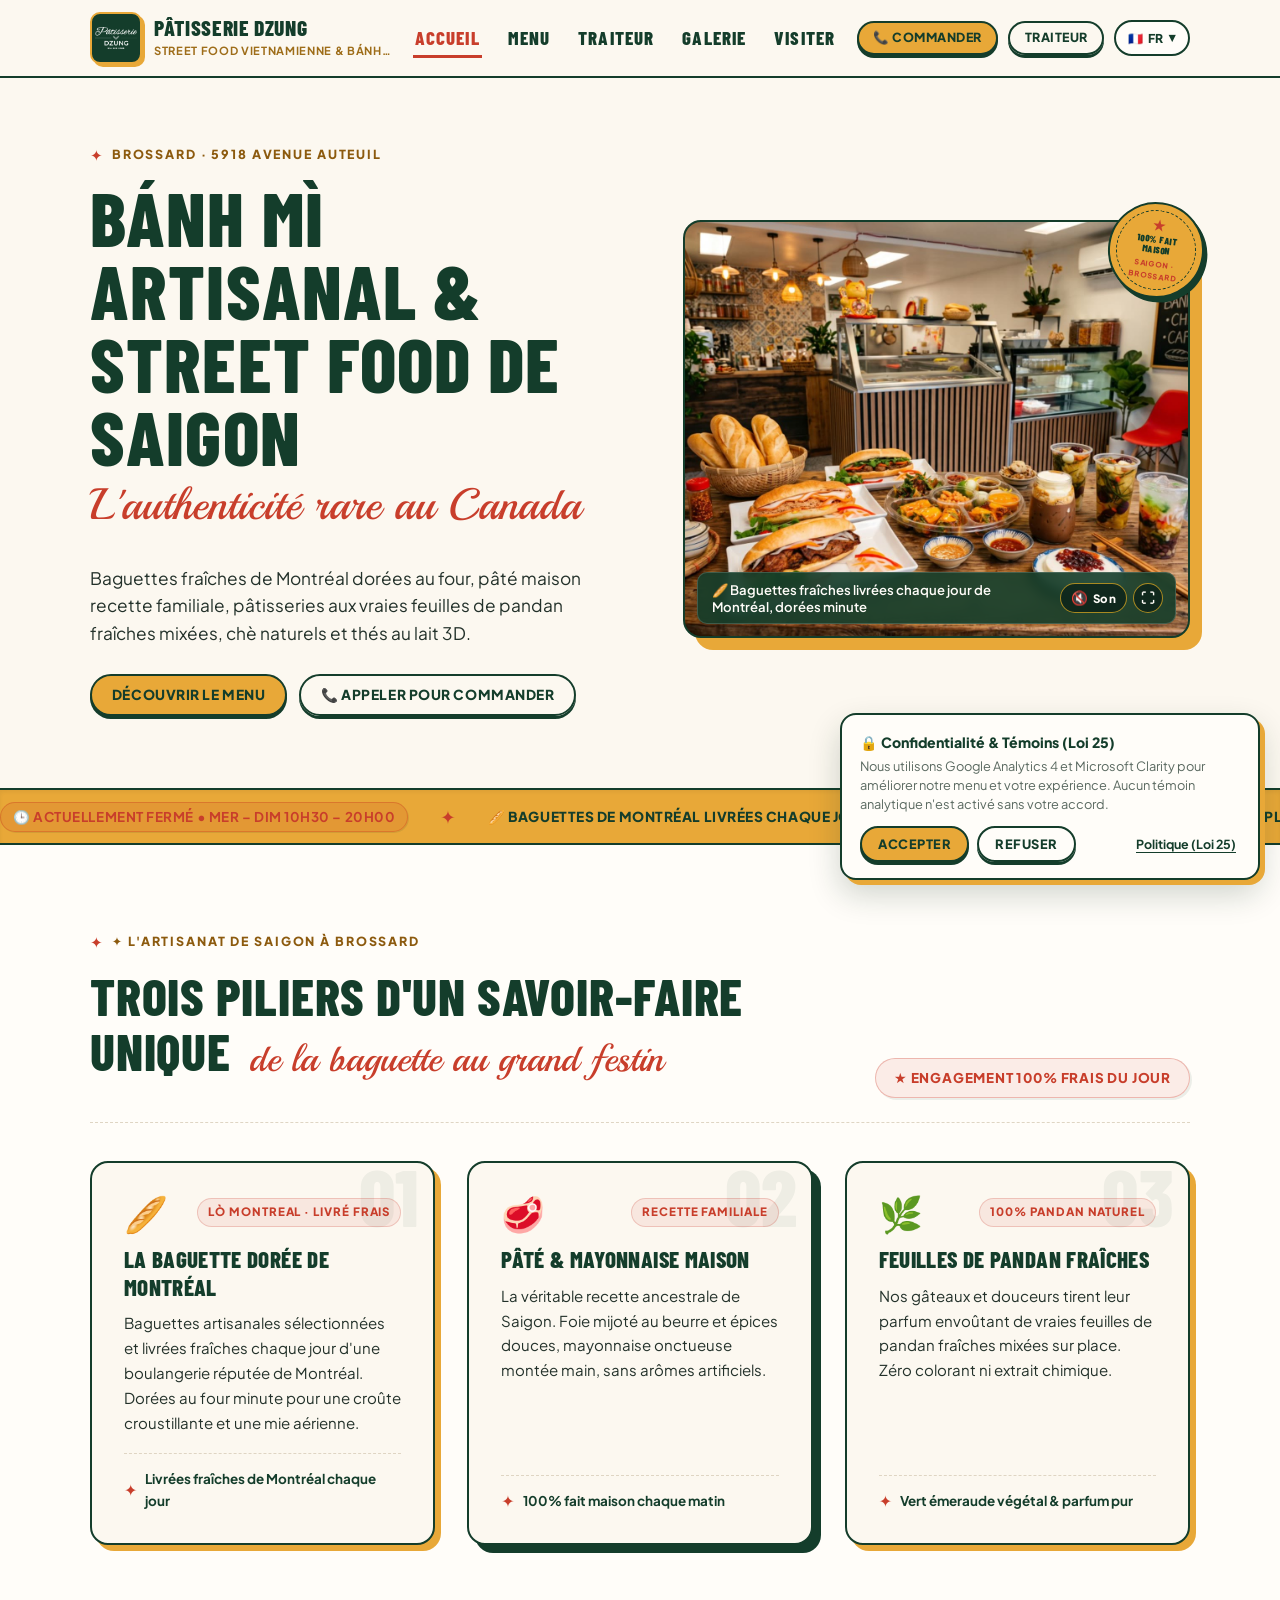
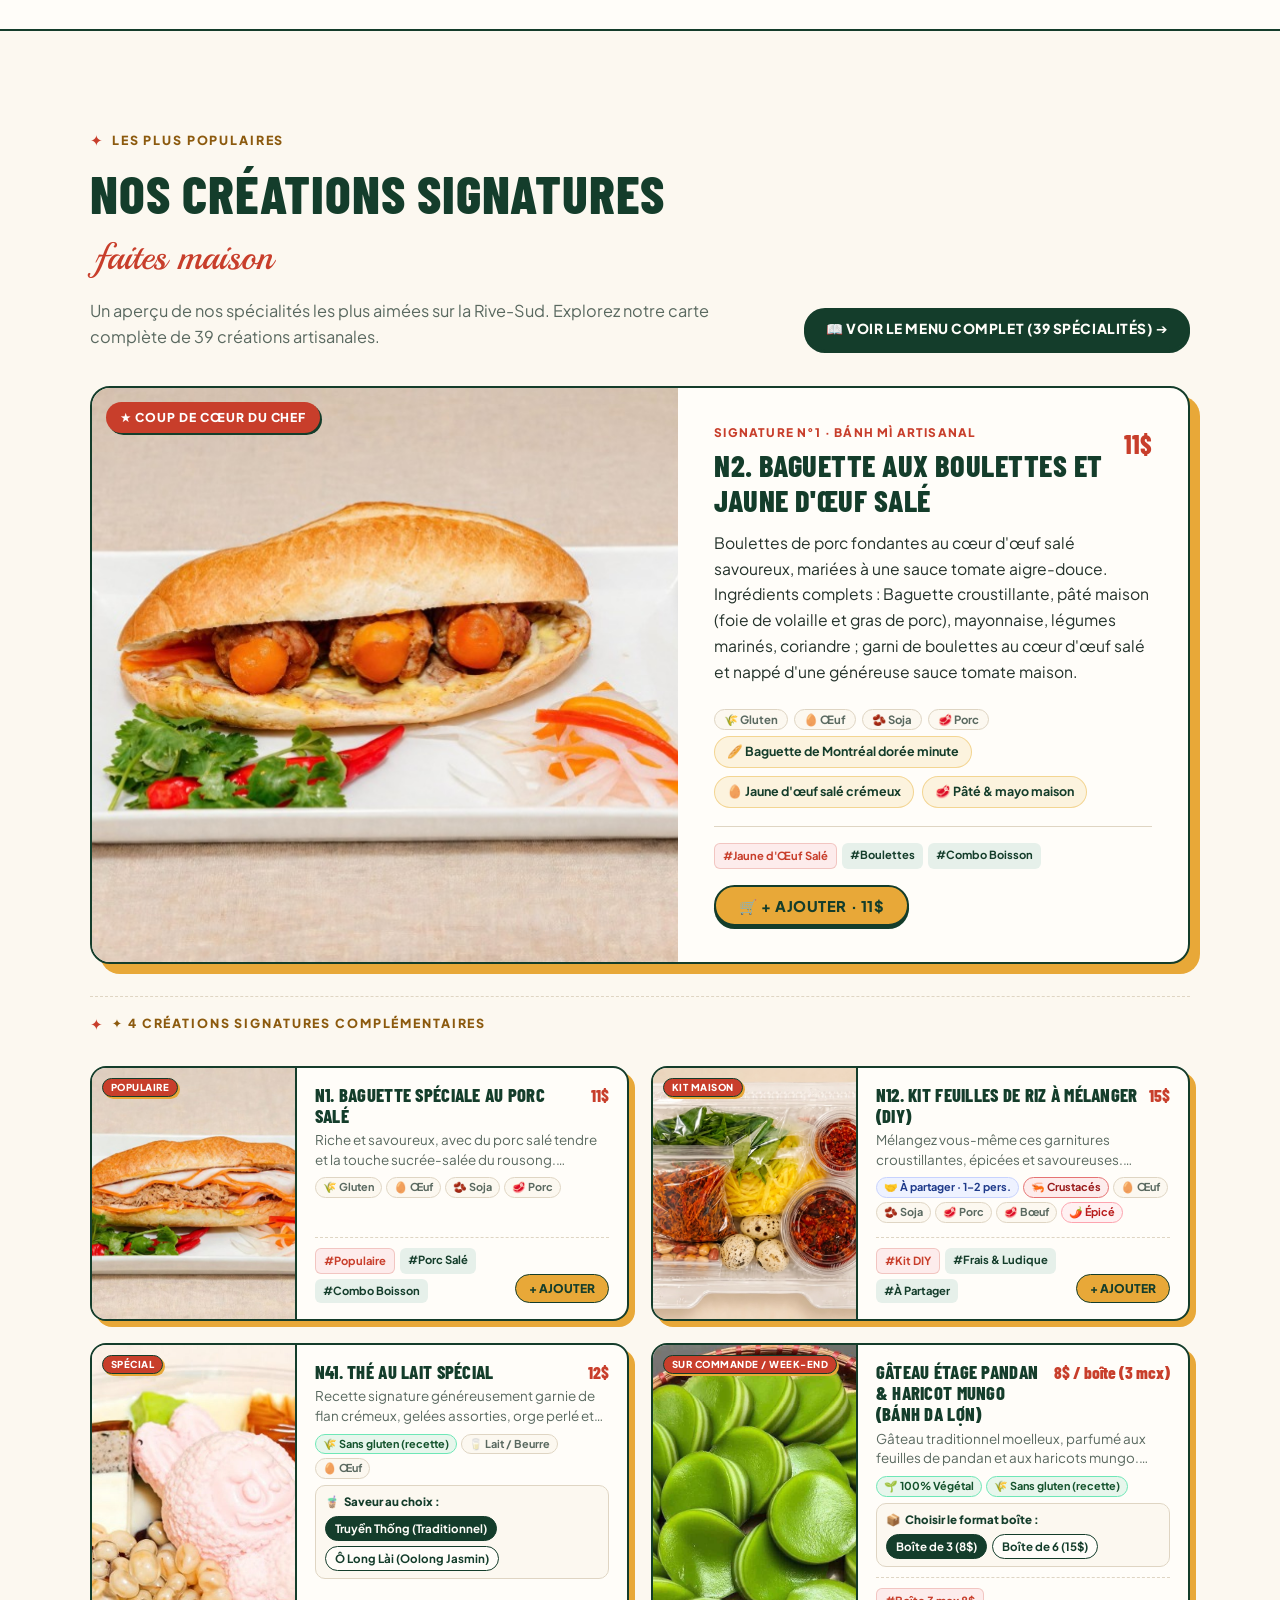
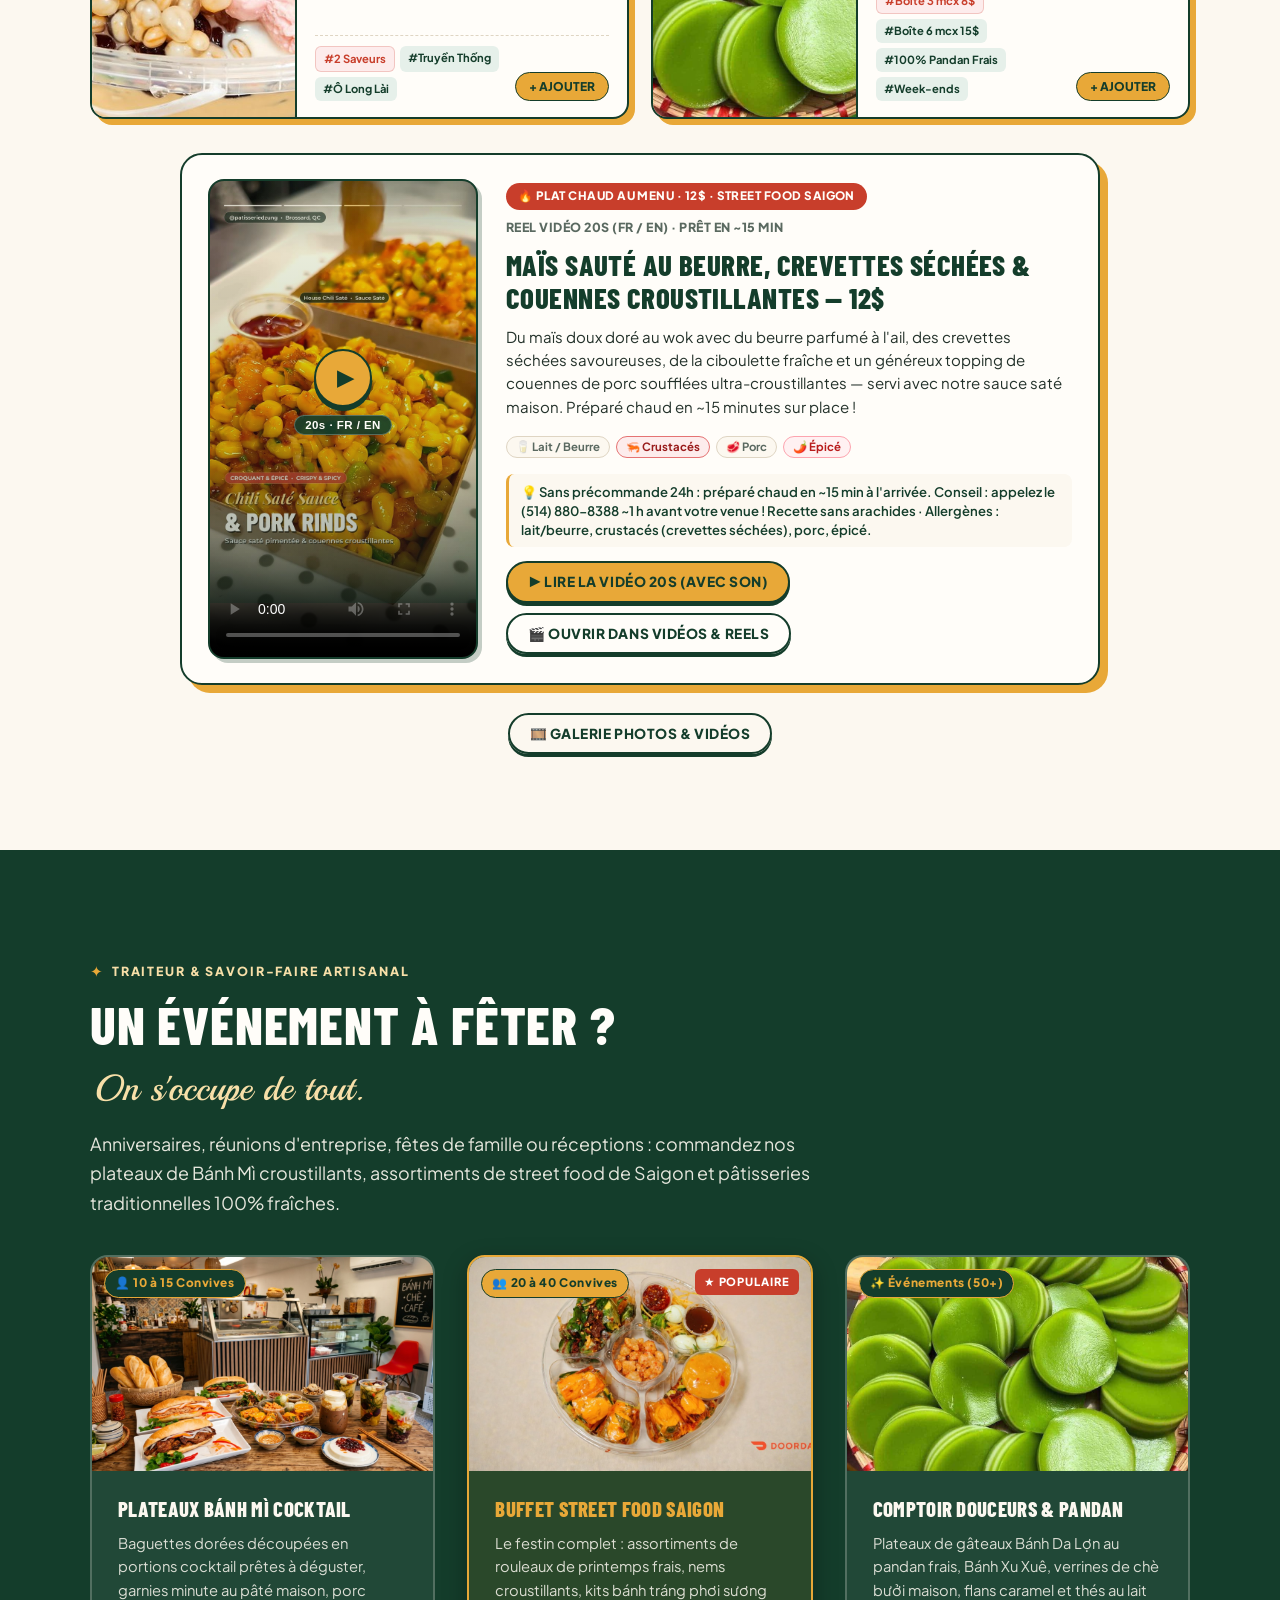
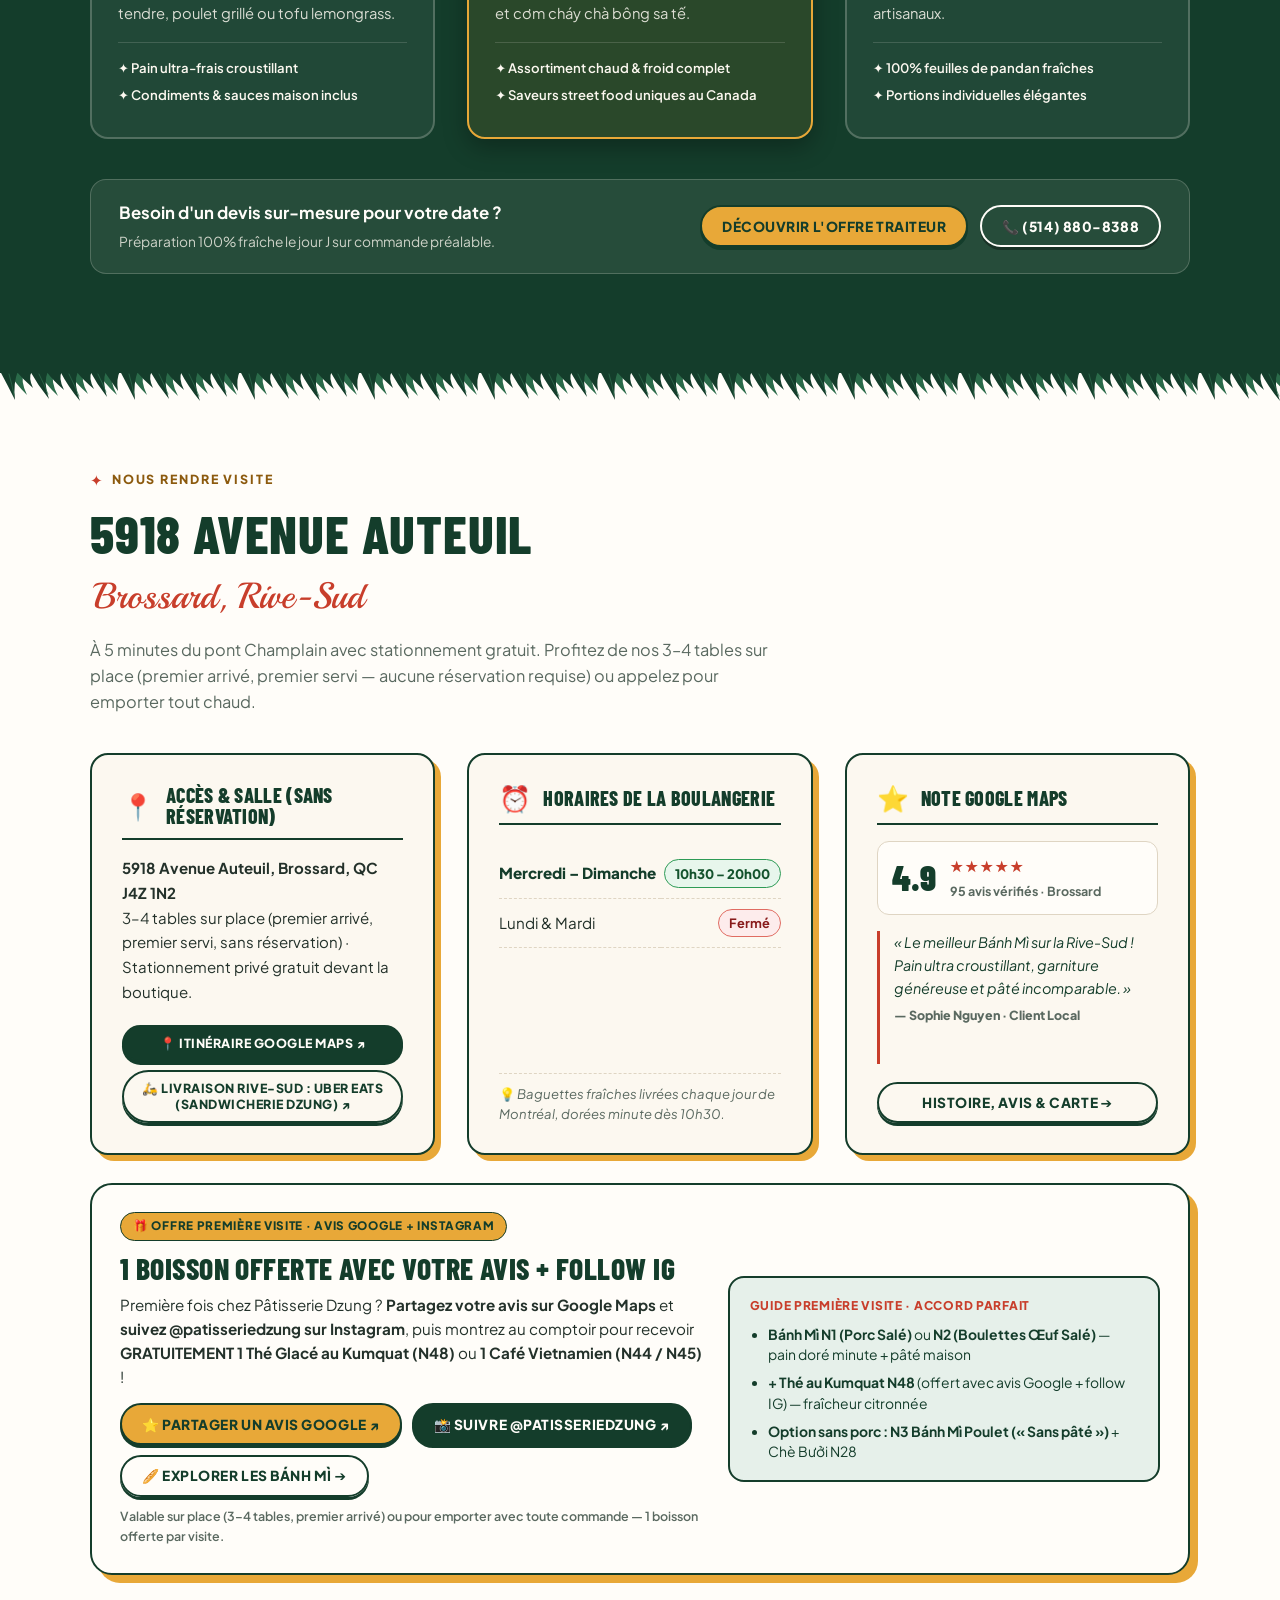
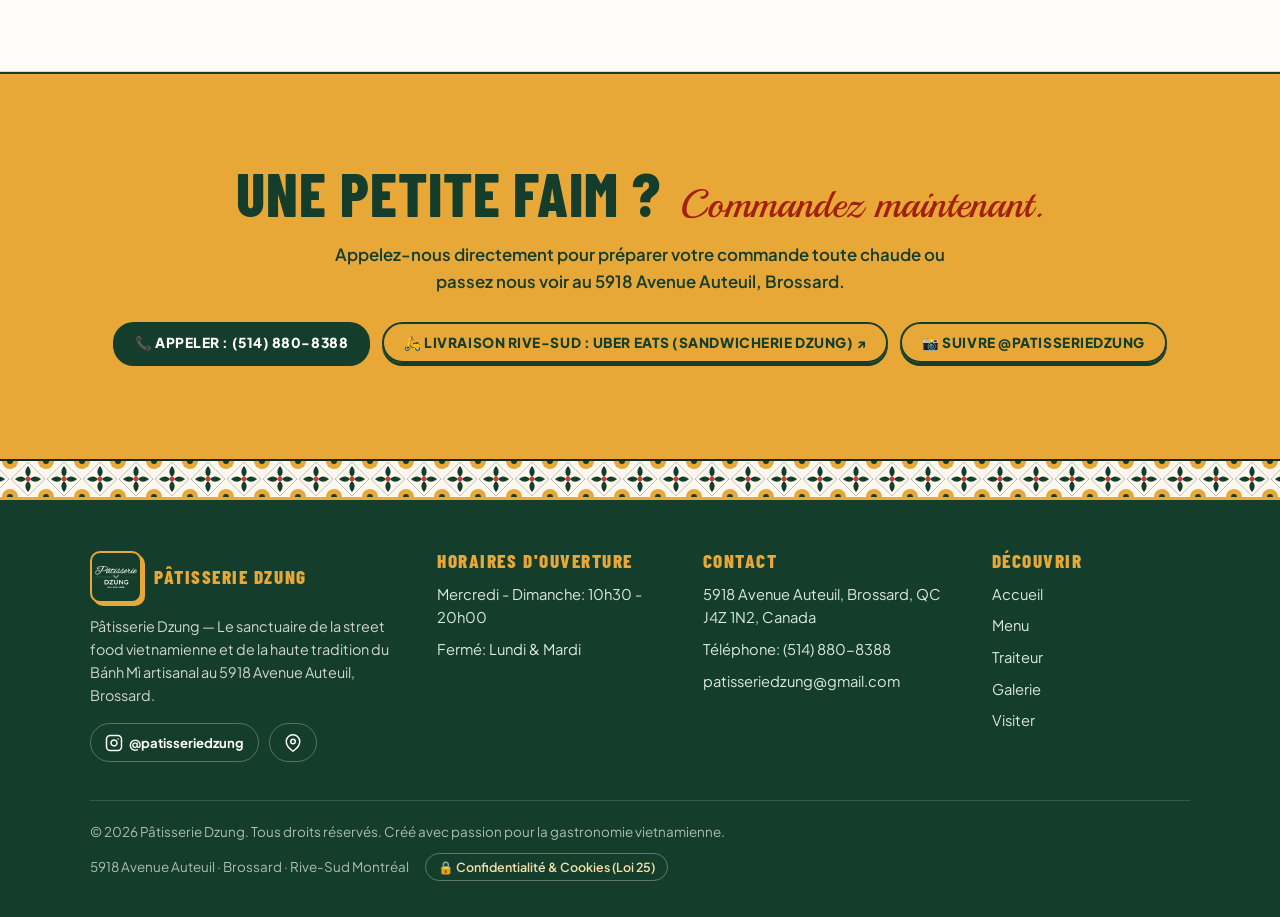
==== index.html @ bb45bd81 "Add Korean Spicy Cheese Chicken Noodles () to Hot Dishes menu" ====
<!DOCTYPE html>
<html lang="fr">
<head>
  <meta charset="UTF-8" />
  <meta name="viewport" content="width=device-width, initial-scale=1.0, viewport-fit=cover" />
  <title>Pâtisserie Dzung | Bánh Mì Artisanal, Street Food Vietnamienne & Traiteur à Brossard (Rive-Sud Montréal)</title>
  <meta name="theme-color" content="#FCF8F0" />

  <!-- SEO & Social Meta -->
  <meta name="description" content="Pâtisserie Dzung au 5918 Avenue Auteuil, Brossard (Rive-Sud Montréal) — Meilleur Bánh Mì artisanal croustillant, street food vietnamienne de Saigon (Bánh Tráng Phơi Sương, Bánh Tráng Cuốn, Cơm Cháy), pâtisseries traditionnelles (Bánh Da Lợn, Bánh Xu Xuê), chè frais, café au sel, thé au lait 3D & service traiteur." />
  <meta name="keywords" content="Pâtisserie Dzung, Patisserie Dzung Brossard, Bánh Mì Brossard, Meilleur Banh Mi Rive-Sud Montréal, Street Food Vietnamienne Brossard, Bánh Tráng Phơi Sương Canada, Bánh Tráng Cuốn Sốt Bơ Me, Cơm Cháy Chà Bông, Bánh Da Lợn Lá Dứa, Bánh Xu Xuê, Chè Việt Nam Brossard, Sâm Bổ Lượng, Cà Phê Muối Montreal, Trà Sữa Thau 3D, Traiteur Vietnamien Brossard, Đặt Tiệc Món Việt Brossard, Vietnamese Catering South Shore Montreal" />
  <meta name="robots" content="index, follow, max-image-preview:large" />
  <link rel="canonical" href="https://www.patisseriedzung.ca/" />
  <meta property="og:url" content="https://www.patisseriedzung.ca/" />
  <meta property="og:site_name" content="Pâtisserie Dzung" />
  <meta property="og:locale" content="fr_CA" />
  <meta property="og:locale:alternate" content="vi_VN" />
  <meta property="og:locale:alternate" content="en_CA" />
  <meta property="og:title" content="Pâtisserie Dzung | Bánh Mì Artisanal, Street Food Vietnamienne & Traiteur à Brossard" />
  <meta property="og:description" content="Découvrez nos Bánh Mì traditionnels faits maison, nos pâtisseries ancestrales 100% naturelles, notre street food de Saigon et notre service traiteur au 5918 Avenue Auteuil, Brossard, QC." />
  <meta property="og:image" content="https://www.patisseriedzung.ca/assets/images/og-cover.jpg" />
  <meta property="og:image:width" content="1200" />
  <meta property="og:image:height" content="630" />
  <meta property="og:type" content="restaurant" />
  <meta name="twitter:card" content="summary_large_image" />
  <meta name="twitter:image" content="https://www.patisseriedzung.ca/assets/images/og-cover.jpg" />

  <!-- Preload LCP Hero Poster Image for Core Web Vitals & SEO -->
  <link rel="preload" as="image" href="assets/images/hero-cinema-poster.jpg" fetchpriority="high" />

  <!-- LocalBusiness / Restaurant + Full Menu Structured Data (JSON-LD) for Google Search & Maps -->
  <script type="application/ld+json">
  {
    "@context": "https://schema.org",
    "@type": ["Restaurant", "Bakery"],
    "name": "Pâtisserie Dzung",
    "alternateName": ["Patisserie Dzung Brossard", "Sandwicherie Dzung", "Bánh Mì & Street Food Pâtisserie Dzung"],
    "description": "Sanctuaire du Bánh Mì artisanal croustillant, de la street food vietnamienne de Saigon, des pâtisseries traditionnelles vietnamiennes 100% naturelles et du service traiteur à Brossard (Rive-Sud de Montréal).",
    "image": [
      "https://www.patisseriedzung.ca/assets/images/hero-dzung-food.jpg",
      "https://www.patisseriedzung.ca/assets/images/gallery-poster-banh-mi.jpg",
      "https://www.patisseriedzung.ca/assets/images/gallery-poster-banh-trang-cuon.jpg"
    ],
    "url": "https://www.patisseriedzung.ca/",
    "sameAs": [
      "https://www.instagram.com/patisseriedzung/"
    ],
    "telephone": "+1-514-880-8388",
    "email": "patisseriedzung@gmail.com",
    "priceRange": "$$",
    "acceptsReservations": "False",
    "servesCuisine": ["Vietnamese", "Bánh Mì", "Vietnamese Street Food", "Vietnamese Pastries", "Desserts", "Bubble Tea", "Catering"],
    "address": {
      "@type": "PostalAddress",
      "streetAddress": "5918 Avenue Auteuil",
      "addressLocality": "Brossard",
      "addressRegion": "QC",
      "postalCode": "J4Z 1N2",
      "addressCountry": "CA"
    },
    "geo": {
      "@type": "GeoCoordinates",
      "latitude": 45.4714654,
      "longitude": -73.4587648
    },
    "openingHoursSpecification": [
      {
        "@type": "OpeningHoursSpecification",
        "dayOfWeek": ["Wednesday", "Thursday", "Friday", "Saturday", "Sunday"],
        "opens": "10:30",
        "closes": "20:00"
      }
    ],
    "aggregateRating": {
      "@type": "AggregateRating",
      "ratingValue": "4.9",
      "bestRating": "5",
      "ratingCount": "95"
    },
    "hasMenu": {
      "@type": "Menu",
      "name": "Menu Pâtisserie Dzung — Bánh Mì, Street Food & Pâtisseries Vietnamiennes",
      "hasMenuSection": [
        {
          "@type": "MenuSection",
          "name": "Bánh Mì Artisanal Vietnamien",
          "hasMenuItem": [
            { "@type": "MenuItem", "name": "N1. Bánh Mì Thịt Muối Đặc Biệt / Baguette Spéciale au Porc Salé", "offers": { "@type": "Offer", "price": "11.00", "priceCurrency": "CAD" } },
            { "@type": "MenuItem", "name": "N2. Bánh Mì Xíu Mại Trứng Muối / Baguette aux Boulettes et Jaune d'Œuf Salé", "offers": { "@type": "Offer", "price": "11.00", "priceCurrency": "CAD" } },
            { "@type": "MenuItem", "name": "N3. Bánh Mì Gà Xé Bơ Tỏi / Baguette au Poulet Effiloché, Beurre et Ail", "offers": { "@type": "Offer", "price": "10.00", "priceCurrency": "CAD" } },
            { "@type": "MenuItem", "name": "N4. Bánh Mì Muối Ớt Chà Bông / Baguette Grillée au Sel Pimenté et Rousong", "offers": { "@type": "Offer", "price": "10.00", "priceCurrency": "CAD" } },
            { "@type": "MenuItem", "name": "N5. Bánh Mì Thịt Nướng / Baguette au Porc Grillé", "offers": { "@type": "Offer", "price": "9.50", "priceCurrency": "CAD" } }
          ]
        },
        {
          "@type": "MenuSection",
          "name": "Plats Chauds / Món Nóng",
          "hasMenuItem": [
            { "@type": "MenuItem", "name": "Xôi Gà Mắm Nhĩ / Riz Gluant au Poulet Caramélisé à la Sauce de Poisson", "offers": { "@type": "Offer", "price": "20.00", "priceCurrency": "CAD" } },
            { "@type": "MenuItem", "name": "Mì Gà Cay Phô Mai Hàn Quốc / Nouilles Coréennes au Poulet Épicé & Fromage", "offers": { "@type": "Offer", "price": "20.00", "priceCurrency": "CAD" } },
            { "@type": "MenuItem", "name": "Bắp Xào Bơ Tép Khô & Da Heo Giòn / Maïs Sauté au Beurre, Crevettes Séchées & Couennes Croustillantes", "offers": { "@type": "Offer", "price": "12.00", "priceCurrency": "CAD" } }
          ]
        },
        {
          "@type": "MenuSection",
          "name": "Plats de Fête Vietnamiens / Món Ăn Bàn Tiệc Việt Nam",
          "hasMenuItem": [
            {
              "@type": "MenuItem",
              "name": "Gỏi Bò Khoai Môn / Salade de Bœuf & Taro Croustillant",
              "offers": [
                { "@type": "Offer", "name": "Plateau 3–4 personnes / Khay 3–4 người", "price": "45.00", "priceCurrency": "CAD" },
                { "@type": "Offer", "name": "Grand plateau 9–10 personnes / Khay tiệc 9–10 người", "price": "100.00", "priceCurrency": "CAD" }
              ]
            }
          ]
        },
        {
          "@type": "MenuSection",
          "name": "Street Food de Saigon & Snacks",
          "hasMenuItem": [
            { "@type": "MenuItem", "name": "N10. Bánh Tráng Sa Tế Tôm / Feuilles de Riz au Saté de Crevettes", "offers": { "@type": "Offer", "price": "10.00", "priceCurrency": "CAD" } },
            { "@type": "MenuItem", "name": "Bánh Tráng Phơi Sương Trảng Bàng / Feuilles de Riz Assouplies à la Rosée", "offers": { "@type": "Offer", "price": "20.00", "priceCurrency": "CAD" } },
            { "@type": "MenuItem", "name": "Bánh Tráng Cuốn Full Topping / Rouleaux de Galettes de Riz", "offers": { "@type": "Offer", "price": "25.00", "priceCurrency": "CAD" } },
            { "@type": "MenuItem", "name": "Cơm Cháy Chà Bông Mỡ Hành / Riz Croustillant au Rousong et Huile de Ciboulette", "offers": { "@type": "Offer", "price": "20.00", "priceCurrency": "CAD" } }
          ]
        },
        {
          "@type": "MenuSection",
          "name": "Pâtisseries Traditionnelles Vietnamiennes & Desserts (Chè)",
          "hasMenuItem": [
            { "@type": "MenuItem", "name": "Bánh Bông Lan Trứng Muối / Le Gâteau Éponge aux Œufs Salés", "offers": { "@type": "Offer", "price": "20.00", "priceCurrency": "CAD" } },
            { "@type": "MenuItem", "name": "Bánh Da Lợn Lá Dứa Tươi / Gâteau Étagé Vapeur au Pandan Frais et Haricot Mungo" },
            { "@type": "MenuItem", "name": "Bánh Xu Xuê (Bánh Phu Thê) Lá Dứa Đậu Xanh" },
            { "@type": "MenuItem", "name": "Sâm Bổ Lượng & Chè Bưởi Cùi Bưởi Tươi" },
            { "@type": "MenuItem", "name": "Chè Sương Sâm Sương Sáo & Mủ Trôm Mủ Gòn", "offers": { "@type": "Offer", "price": "9.00", "priceCurrency": "CAD" } },
            { "@type": "MenuItem", "name": "Bánh Flan Trứng Sữa Caramel & Sữa Chua Phô Mai" }
          ]
        },
        {
          "@type": "MenuSection",
          "name": "Boissons Signatures & Café Vietnamien",
          "hasMenuItem": [
            { "@type": "MenuItem", "name": "Trà Sữa Thau Đặc Biệt Pudding 3D & Bánh Flan / Seau de Thé au Lait Spécial Pudding 3D" },
            { "@type": "MenuItem", "name": "Cà Phê Muối / Café Glacé Vietnamien à la Crème de Sel Marin" },
            { "@type": "MenuItem", "name": "Cà Phê Sữa Đá & Trà Tắc / Café Glacé au Lait & Thé Glacé au Kumquat" }
          ]
        }
      ]
    }
  }
  </script>

  <!-- Favicon -->
  <link rel="icon" type="image/svg+xml" href="assets/images/favicon.svg" />
  <link rel="alternate icon" type="image/png" href="assets/images/logo.png" />

  <!-- Google Fonts: Barlow Condensed (Display), Playball (Artisanal Script with full VN/FR diacritics), Plus Jakarta Sans (Body) -->
  <link rel="preconnect" href="https://fonts.googleapis.com" />
  <link rel="preconnect" href="https://fonts.gstatic.com" crossorigin />
  <link href="https://fonts.googleapis.com/css2?family=Barlow+Condensed:wght@700;800&family=Playball&family=Plus+Jakarta+Sans:wght@400;500;600;700;800&display=swap" rel="stylesheet" />

  <!-- Google Analytics 4 (GA4) + Google Consent Mode v2 (Québec Law 25 Opt-in) -->
  <script>
    window.DZUNG_GA4_ID = 'G-W9FL83TS52';
    window.DZUNG_CLARITY_ID = 'zibylbhr9v';
    window.DZUNG_CONSENT_KEY = 'dzung_consent_v1';
    window.dataLayer = window.dataLayer || [];
    window.gtag = window.gtag || function () { window.dataLayer.push(arguments); };

    var dzungSavedConsent = null;
    try {
      dzungSavedConsent = window.localStorage.getItem(window.DZUNG_CONSENT_KEY);
    } catch (_) {}

    window.gtag('consent', 'default', {
      analytics_storage: dzungSavedConsent === 'granted' ? 'granted' : 'denied',
      ad_storage: 'denied',
      ad_user_data: 'denied',
      ad_personalization: 'denied',
      wait_for_update: 500
    });

    if (window.DZUNG_GA4_ID && /^G-[A-Z0-9]+$/i.test(window.DZUNG_GA4_ID)) {
      var gaScript = document.createElement('script');
      gaScript.async = true;
      gaScript.src = 'https://www.googletagmanager.com/gtag/js?id=' + encodeURIComponent(window.DZUNG_GA4_ID);
      document.head.appendChild(gaScript);
      window.gtag('js', new Date());
      window.gtag('config', window.DZUNG_GA4_ID, { send_page_view: true });
    }

    // Microsoft Clarity loader — strictly gated on Law 25 analytics opt-in
    window.dzungLoadClarity = function () {
      if (window.__dzungClarityLoaded || !window.DZUNG_CLARITY_ID) return;
      window.__dzungClarityLoaded = true;
      (function (c, l, a, r, i, t, y) {
        c[a] = c[a] || function () { (c[a].q = c[a].q || []).push(arguments); };
        t = l.createElement(r); t.async = 1; t.src = 'https://www.clarity.ms/tag/' + i;
        y = l.getElementsByTagName(r)[0]; y.parentNode.insertBefore(t, y);
      })(window, document, 'clarity', 'script', window.DZUNG_CLARITY_ID);
    };
    if (dzungSavedConsent === 'granted') {
      window.dzungLoadClarity();
    }
  </script>

  <!-- Stylesheets -->
  <link rel="stylesheet" href="css/style.css?v=20261123b" />
</head>
<body>

  <!-- ==========================================================================
       SITE HEADER (Franco-Saigon Daylight Boulangerie — Cream & Deep Pandan Ink)
       ========================================================================== -->
  <header class="site-header">
    <div class="header-inner">
      <a href="#home" class="brand-badge-link" onclick="navigateToView('home'); return false;" aria-label="Pâtisserie Dzung Accueil">
        <div class="brand-logo-tile">
          <img src="assets/images/logo.png" alt="Pâtisserie Dzung Logo" class="brand-logo-img" width="52" height="52" />
        </div>
        <div class="brand-wordmark">
          <span class="brand-wordmark-title">PÂTISSERIE DZUNG</span>
          <span class="brand-wordmark-sub" data-i18n="brand_tagline">Bánh Mì &amp; Street Food</span>
        </div>
      </a>

      <nav aria-label="Navigation principale">
        <ul class="nav-menu">
          <li><a href="#home" class="nav-link active" data-nav-view="home" onclick="navigateToView('home'); return false;" data-i18n="nav_home">Accueil</a></li>
          <li><a href="#menu" class="nav-link" data-nav-view="menu" onclick="navigateToView('menu'); return false;" data-i18n="nav_menu">Menu</a></li>
          <li><a href="#catering" class="nav-link" data-nav-view="catering" onclick="navigateToView('catering'); return false;" data-i18n="nav_catering">Traiteur</a></li>
          <li><a href="#gallery" class="nav-link" data-nav-view="gallery" onclick="navigateToView('gallery'); return false;" data-i18n="nav_gallery">Galerie</a></li>
          <li><a href="#visit" class="nav-link" data-nav-view="visit" onclick="navigateToView('visit'); return false;" data-i18n="nav_visit">Visiter</a></li>
          <li class="nav-mobile-extra">
            <a href="tel:+15148808388" class="btn-tactile btn-tactile-gold nav-mobile-cta" data-track="call_click" data-i18n="banner_btn">
              📞 APPELER : (514) 880-8388
            </a>
            <span class="nav-mobile-addr" data-i18n="nav_mobile_addr">📍 5918 Avenue Auteuil, Brossard · Mer – Dim 10h30 – 20h00</span>
          </li>
        </ul>
      </nav>

      <div class="header-actions">
        <!-- Tactile Header CTA Pills (Inspired by Little Kirin's Dual Pill Buttons) -->
        <a href="tel:+15148808388" class="btn-tactile btn-tactile-gold header-cta-order" data-track="call_click" data-i18n="header_btn_order">
          📞 Commander
        </a>
        <a href="#catering" class="btn-tactile btn-tactile-outline header-cta-catering" onclick="navigateToView('catering'); return false;" data-i18n="header_btn_catering">
          Traiteur
        </a>

        <!-- Language Selector Dropdown (Default French, supports VI, EN, ZH) -->
        <div class="lang-selector-dropdown">
          <button class="lang-current-btn" id="lang-btn" aria-label="Choisir la langue">
            <span class="lang-current-flag">🇫🇷</span>
            <span class="lang-current-code">FR</span>
            <span class="lang-dropdown-chevron">▼</span>
          </button>
          <ul class="lang-dropdown-menu" id="lang-menu">
            <li><button class="lang-option active" data-lang="fr"><span>🇫🇷</span> Français</button></li>
            <li><button class="lang-option" data-lang="vi"><span>🇻🇳</span> Tiếng Việt</button></li>
            <li><button class="lang-option" data-lang="en"><span>🇨🇦</span> English</button></li>
            <li><button class="lang-option" data-lang="zh"><span>🇨🇳</span> 中文</button></li>
          </ul>
        </div>

        <!-- Mobile Hamburger -->
        <button type="button" class="mobile-toggle" aria-label="Menu Mobile" aria-expanded="false">
          <span></span>
          <span></span>
          <span></span>
        </button>
      </div>
    </div>
  </header>

  <!-- ==========================================================================
       MULTI-VIEW APPLICATION CONTAINER (Cách A: Curated Homepage + Dedicated Sub-Views)
       ========================================================================== -->
  <main id="main-content">

    <!-- ========================================================================
         VIEW 1: HOME (Curated 6-Block Flagship Storefront — Zero Clutter)
         ======================================================================== -->
    <div id="view-home" class="app-view active" data-view-panel="home">

      <!-- BLOCK 1: COMPTOIR ARTISANAL HERO (Boutique Showcase with Wax Seal & Live Pulse) -->
      <section class="lk-hero dz-hero" id="hero">
        <div class="container lk-hero-grid dz-hero-grid">
          <!-- Left Copy Column -->
          <div class="lk-hero-copy dz-hero-copy">
            <p class="lk-eyebrow" data-i18n="hero_eyebrow">✦ Maison Fondée à Brossard · 5918 Avenue Auteuil</p>
            <h1 class="lk-hero-title dz-hero-title" id="home-view-heading" tabindex="-1">
              <span data-i18n="hero_main_heading">BÁNH MÌ ARTISANAL &amp; STREET FOOD DE SAIGON</span>
              <span class="script-accent" data-i18n="hero_script_sub">L'authenticité rare au Canada</span>
            </h1>
            <p class="lk-hero-lede dz-hero-lede" data-i18n="hero_lede">
              Baguettes fraîches de Montréal dorées au four, pâté maison recette familiale, pâtisseries aux vraies feuilles de pandan fraîches mixées et chè artisanaux.
            </p>

            <div class="lk-btn-row dz-hero-btn-row" id="hero-btn-row">
              <a href="tel:+15148808388" id="hero-cta-call" class="btn-tactile btn-tactile-gold" data-track="call_click" data-i18n="hero_btn_call">
                📞 APPELER POUR COMMANDER
              </a>
              <button type="button" id="hero-cta-menu" class="btn-tactile btn-tactile-outline" onclick="navigateToView('menu')" data-track="hero_menu_click" data-i18n="hero_btn_menu">
                📖 DÉCOUVRIR LE MENU
              </button>
            </div>
          </div>

          <!-- Right Living Cinema Video Frame with Artisan Wax Seal Medallion -->
          <div class="lk-hero-media dz-hero-media">
            <div class="lk-hero-frame dz-hero-frame">
              <div class="dz-hero-cinema-wrap">
                <video
                  id="hero-cinema-video"
                  class="dz-hero-video"
                  autoplay
                  muted
                  loop
                  playsinline
                  preload="auto"
                  width="1200"
                  height="990"
                  poster="assets/images/hero-cinema-poster.jpg"
                >
                  <source src="assets/videos/patisseriedzung-hero-cinema.mp4" type="video/mp4" />
                </video>
              </div>

              <!-- Bakery Caption Ribbon + Cinema Controls at Bottom of Frame -->
              <div class="dz-hero-photo-ribbon">
                <span class="dz-hero-ribbon-text" data-i18n="hero_ribbon_caption">🥖 Baguettes fraîches livrées chaque jour de Montréal, dorées minute</span>
                <div class="dz-hero-cinema-controls">
                  <button
                    type="button"
                    id="hero-sound-btn"
                    class="dz-cinema-pill-btn"
                    aria-pressed="false"
                    aria-label="Activer le son de la vidéo"
                  >
                    <span class="dz-cinema-btn-icon" aria-hidden="true">🔇</span>
                    <span class="dz-cinema-btn-label" id="hero-sound-label" data-i18n="hero_cinema_sound_off">Son</span>
                  </button>
                  <button
                    type="button"
                    id="hero-fullscreen-btn"
                    class="dz-cinema-pill-btn dz-cinema-pill-expand"
                    aria-label="Voir la vidéo en grand format"
                  >
                    <span class="dz-cinema-btn-icon" aria-hidden="true">⛶</span>
                  </button>
                </div>
              </div>
            </div>

            <!-- Artisan Wax Seal Medallion -->
            <div class="dz-artisan-seal" aria-label="Garantie 100% fait maison">
              <div class="dz-seal-inner">
                <span class="dz-seal-star">★</span>
                <span class="dz-seal-title" data-i18n="seal_title">100% FAIT MAISON</span>
                <span class="dz-seal-sub" data-i18n="seal_sub">SAIGON · BROSSARD</span>
              </div>
            </div>
          </div>
        </div>
      </section>

      <!-- GOLD INFINITE TICKER RIBBON (LE RUBAN DU JOUR) -->
      <div class="dz-gold-ticker-ribbon" aria-label="Annonces et actualités en direct">
        <div class="dz-gold-ticker-track">
          <span class="dz-ticker-item live-store-status">🟢 Ouvert · 10h30 – 20h00</span>
          <span class="dz-ticker-dot">✦</span>
          <span class="dz-ticker-item" data-i18n="ticker_item_bread">🥖 Baguettes de Montréal livrées chaque jour</span>
          <span class="dz-ticker-dot">✦</span>
          <span class="dz-ticker-item" data-i18n="ticker_item_loc">📍 5918 Av. Auteuil · 5 min du pont Champlain</span>
          <span class="dz-ticker-dot">✦</span>
          <span class="dz-ticker-item" data-i18n="ticker_item_review">⭐ 4.9 / 5.0 Google Maps (95 avis vérifiés)</span>
          <span class="dz-ticker-dot">✦</span>
          <span class="dz-ticker-item" data-i18n="ticker_item_pate">🥩 Pâté & mayo maison recette familiale</span>
          <span class="dz-ticker-dot">✦</span>
          <span class="dz-ticker-item" data-i18n="ticker_item_pandan">🌿 100% vraies feuilles de pandan fraîches</span>
          <span class="dz-ticker-dot">✦</span>
          <!-- Duplicate for seamless 100% infinite marquee loop -->
          <span class="dz-ticker-item live-store-status" aria-hidden="true">🟢 Ouvert · 10h30 – 20h00</span>
          <span class="dz-ticker-dot" aria-hidden="true">✦</span>
          <span class="dz-ticker-item" data-i18n="ticker_item_bread" aria-hidden="true">🥖 Baguettes de Montréal livrées chaque jour</span>
          <span class="dz-ticker-dot" aria-hidden="true">✦</span>
          <span class="dz-ticker-item" data-i18n="ticker_item_loc" aria-hidden="true">📍 5918 Av. Auteuil · 5 min du pont Champlain</span>
          <span class="dz-ticker-dot" aria-hidden="true">✦</span>
          <span class="dz-ticker-item" data-i18n="ticker_item_review" aria-hidden="true">⭐ 4.9 / 5.0 Google Maps (95 avis vérifiés)</span>
          <span class="dz-ticker-dot" aria-hidden="true">✦</span>
          <span class="dz-ticker-item" data-i18n="ticker_item_pate" aria-hidden="true">🥩 Pâté & mayo maison recette familiale</span>
          <span class="dz-ticker-dot" aria-hidden="true">✦</span>
          <span class="dz-ticker-item" data-i18n="ticker_item_pandan" aria-hidden="true">🌿 100% vraies feuilles de pandan fraîches</span>
          <span class="dz-ticker-dot" aria-hidden="true">✦</span>
        </div>
      </div>

      <!-- BLOCK 2: 3 PILIERS DU SAVOIR-FAIRE (The 3 Culinary Pillars of Pâtisserie Dzung) -->
      <section class="dz-pillars-section" id="home-pillars-section" aria-label="Les 3 Piliers du Savoir-Faire Pâtisserie Dzung">
        <div class="container">
          <div class="dz-pillars-header">
            <div class="dz-pillars-head-copy">
              <p class="lk-eyebrow" data-i18n="pillars_eyebrow">✦ L'Artisanat de Saigon à Brossard</p>
              <h2 class="dz-pillars-heading">
                <span data-i18n="pillars_title">TROIS PILIERS D'UN SAVOIR-FAIRE UNIQUE</span>
                <span class="script-accent" data-i18n="pillars_script">de la baguette au grand festin</span>
              </h2>
            </div>
            <div class="dz-pillars-seal-badge" data-i18n="pillars_seal_badge">
              ★ ENGAGEMENT 100% FRAIS DU JOUR
            </div>
          </div>
          <div class="dz-pillars-grid">
            <!-- Pillar 1: Baguette -->
            <div class="dz-pillar-card">
              <span class="dz-pillar-watermark" aria-hidden="true">01</span>
              <div class="dz-pillar-badge">
                <span class="dz-pillar-icon">🥖</span>
                <span class="dz-pillar-tag" data-i18n="pillar_1_tag">Lò Montreal · Livré Frais</span>
              </div>
              <h3 class="dz-pillar-title" data-i18n="pillar_1_title">La Baguette Dorée de Montréal</h3>
              <p class="dz-pillar-text" data-i18n="pillar_1_desc">
                Baguettes artisanales sélectionnées et livrées fraîches chaque jour d'une boulangerie réputée de Montréal. Dorées au four minute pour une croûte croustillante et une mie aérienne.
              </p>
              <div class="dz-pillar-highlight">
                <span class="dz-pillar-bullet">✦</span>
                <span data-i18n="pillar_1_highlight">Livrées fraîches de Montréal chaque jour</span>
              </div>
            </div>

            <!-- Pillar 2: Pâté & Mayo -->
            <div class="dz-pillar-card is-featured">
              <span class="dz-pillar-watermark" aria-hidden="true">02</span>
              <div class="dz-pillar-badge">
                <span class="dz-pillar-icon">🥩</span>
                <span class="dz-pillar-tag" data-i18n="pillar_2_tag">Recette Familiale</span>
              </div>
              <h3 class="dz-pillar-title" data-i18n="pillar_2_title">Pâté &amp; Mayonnaise Maison</h3>
              <p class="dz-pillar-text" data-i18n="pillar_2_desc">
                La véritable recette ancestrale de Saigon. Foie mijoté au beurre et épices douces, mayonnaise onctueuse montée main, sans aucun arôme artificiel.
              </p>
              <div class="dz-pillar-highlight">
                <span class="dz-pillar-bullet">✦</span>
                <span data-i18n="pillar_2_highlight">100% fait maison chaque matin</span>
              </div>
            </div>

            <!-- Pillar 3: Pandan Frais -->
            <div class="dz-pillar-card">
              <span class="dz-pillar-watermark" aria-hidden="true">03</span>
              <div class="dz-pillar-badge">
                <span class="dz-pillar-icon">🌿</span>
                <span class="dz-pillar-tag" data-i18n="pillar_3_tag">100% Pandan Naturel</span>
              </div>
              <h3 class="dz-pillar-title" data-i18n="pillar_3_title">Feuilles de Pandan Fraîches</h3>
              <p class="dz-pillar-text" data-i18n="pillar_3_desc">
                Nos gâteaux et douceurs tirent leur parfum envoûtant de vraies feuilles de pandan fraîches mixées sur place. Zéro colorant ni extrait chimique.
              </p>
              <div class="dz-pillar-highlight">
                <span class="dz-pillar-bullet">✦</span>
                <span data-i18n="pillar_3_highlight">Vert émeraude végétal &amp; parfum pur</span>
              </div>
            </div>
          </div>
        </div>
      </section>

      <!-- BLOCK 3: TABLEAU DU CHEF (Asymmetric Curated Tasting Board) -->
      <section class="lk-section lk-bg-cream dz-chef-section" id="home-chef-section">
        <div class="container">
          <div class="dz-chef-head">
            <div class="dz-chef-head-copy">
              <p class="lk-eyebrow" data-i18n="home_fav_eyebrow">✦ Sélection du Chef · Les Plus Populaires</p>
              <h2 class="lk-section-heading">
                <span data-i18n="home_fav_title">NOS CRÉATIONS SIGNATURES</span>
                <span class="script-accent" data-i18n="home_fav_script">faites maison</span>
              </h2>
              <p class="lk-section-sub" data-i18n="home_fav_sub">
                Un aperçu de nos spécialités les plus convoitées sur la Rive-Sud. Explorez notre carte complète de 39 créations artisanales.
              </p>
            </div>
            <div class="dz-chef-head-action">
              <button type="button" class="btn-tactile btn-tactile-dark" onclick="navigateToView('menu')" data-i18n="home_fav_btn_all">
                📖 TOUT LE MENU (39 SPÉCIALITÉS) ➔
              </button>
            </div>
          </div>

          <!-- Asymmetric Tasting Board: Spotlight Dish + 4 Satellite Specialties (Rendered by JS) -->
          <div class="dz-tasting-container" id="home-featured-dishes"></div>

          <!-- Hot Dish Reel Spotlight: Sizzling Butter Corn (9:16 Vertical Video) -->
          <article class="reel-teaser-card" id="home-bap-xao-coming-soon" aria-labelledby="bap-xao-teaser-title">
            <div class="reel-teaser-stage">
              <video
                id="bap-xao-teaser-video"
                class="reel-teaser-video"
                loading="lazy"
                preload="none"
                controls
                playsinline
                loop
                width="720"
                height="1280"
                poster="assets/images/bap-xao-reel-poster.jpg"
                aria-label="Vidéo Bắp Xào Bơ Tép Khô &amp; Da Heo Giòn"
              >
                <source src="assets/videos/bap-xao-reel.mp4" type="video/mp4" />
              </video>
              <button
                type="button"
                class="reel-teaser-play-overlay"
                id="bap-xao-play-overlay"
                onclick="toggleTeaserReelPlay()"
                aria-label="Lire la vidéo Bắp Xào"
              >
                <span class="reel-play-circle" aria-hidden="true">▶</span>
                <span class="reel-play-duration">20s · FR / EN</span>
              </button>
            </div>

            <div class="reel-teaser-body">
              <div class="reel-teaser-badges">
                <span class="reel-teaser-badge" data-i18n="bap_xao_badge">🔥 Plat Chaud au Menu · 12$ · Street Food Saigon</span>
                <span class="reel-teaser-kicker" data-i18n="bap_xao_kicker">Reel Vidéo 20s (FR / EN) · Prêt en ~15 min</span>
              </div>
              <h3 class="reel-teaser-title" id="bap-xao-teaser-title" data-i18n="bap_xao_title">
                Maïs Sauté au Beurre, Crevettes Séchées &amp; Couennes Croustillantes — 12$
              </h3>
              <p class="reel-teaser-desc" data-i18n="bap_xao_desc">
                Du maïs doux doré au wok avec du beurre parfumé à l'ail, des crevettes séchées savoureuses, de la ciboulette fraîche et un généreux topping de couennes de porc soufflées ultra-croustillantes — servi avec notre sauce saté maison. Préparé chaud en ~15 minutes sur place !
              </p>
              <div class="dish-allergens-row" id="bap-xao-allergens"></div>
              <p class="reel-teaser-note" data-i18n="bap_xao_note">
                💡 Sans précommande 24h : préparé chaud en ~15 min à l'arrivée. Conseil : appelez le (514) 880-8388 ~1 h avant votre venue ! Recette sans arachides · Allergènes : lait/beurre, crustacés (crevettes séchées), porc, épicé.
              </p>
              <div class="reel-teaser-actions">
                <button type="button" class="btn-tactile btn-tactile-gold" id="bap-xao-play-btn" onclick="toggleTeaserReelPlay()" data-i18n="bap_xao_btn_play">
                  ▶ Lire la vidéo 20s (avec son)
                </button>
                <button type="button" class="btn-tactile btn-tactile-outline" onclick="openReelInGallery()" data-i18n="bap_xao_btn_gallery">
                  🎬 Ouvrir dans Vidéos &amp; Reels
                </button>
              </div>
            </div>
          </article>

          <div class="lk-btn-row lk-home-menu-cta" style="margin-top: 28px; justify-content: center;">
            <button type="button" class="btn-tactile btn-tactile-outline" onclick="navigateToView('gallery')" data-i18n="home_fav_btn_gal">
              🎞️ GALERIE PHOTOS &amp; VIDÉOS
            </button>
          </div>
        </div>
      </section>

      <!-- BLOCK 4: GRAND FESTIN TRAITEUR (Panoramic Catering Atelier) -->
      <section class="lk-section lk-bg-pandan dz-catering-panoramic" id="home-catering-section">
        <div class="container">
          <div class="dz-catering-head">
            <p class="lk-eyebrow is-gold" data-i18n="home_cat_eyebrow">✦ Service Traiteur &amp; Réceptions d'Exception</p>
            <h2 class="lk-section-heading is-light">
              <span data-i18n="home_cat_title">UN ÉVÉNEMENT, UNE FÊTE DE FAMILLE ?</span>
              <span class="script-accent is-gold" data-i18n="home_cat_script">Le grand festin de Saigon à votre table</span>
            </h2>
            <p class="dz-catering-lede" data-i18n="home_cat_desc">
              Anniversaires, réunions d'entreprise, fêtes de famille ou réceptions : composez vos plateaux sur mesure de Bánh Mì croustillants, street food authentique et douceurs au pandan frais.
            </p>
          </div>

          <!-- 3 Panoramic Catering Tray Formats -->
          <div class="dz-catering-format-grid">
            <!-- Format 1 -->
            <div class="dz-catering-card">
              <div class="dz-cat-card-media">
                <img src="assets/images/hero-dzung-food.jpg" alt="Plateau de Bánh Mì cocktail pour traiteur" loading="lazy" width="600" height="400" />
                <span class="dz-cat-guest-tag" data-i18n="cat_card_1_guests">👤 10 à 15 Convives</span>
              </div>
              <div class="dz-cat-card-body">
                <h3 class="dz-cat-card-title" data-i18n="cat_card_1_title">Plateaux Bánh Mì Cocktail</h3>
                <p class="dz-cat-card-desc" data-i18n="cat_card_1_desc">
                  Baguettes dorées découpées en portions cocktail prêtes à déguster, garnies minute au pâté maison, porc tendre, poulet grillé ou tofu lemongrass.
                </p>
                <ul class="dz-cat-card-features">
                  <li data-i18n="cat_card_1_feat_1">✦ Pain ultra-frais croustillant</li>
                  <li data-i18n="cat_card_1_feat_2">✦ Condiments &amp; sauces maison inclus</li>
                </ul>
              </div>
            </div>

            <!-- Format 2 (Featured) -->
            <div class="dz-catering-card is-highlight">
              <div class="dz-cat-card-media">
                <img src="assets/images/menu-banh-trang-n11-full.jpg" alt="Buffet Street Food de Saigon à partager" loading="lazy" width="600" height="400" />
                <span class="dz-cat-guest-tag is-gold" data-i18n="cat_card_2_guests">👥 20 à 40 Convives</span>
                <span class="dz-cat-badge" data-i18n="cat_card_2_badge">★ POPULAIRE</span>
              </div>
              <div class="dz-cat-card-body">
                <h3 class="dz-cat-card-title" data-i18n="cat_card_2_title">Buffet Street Food Saigon</h3>
                <p class="dz-cat-card-desc" data-i18n="cat_card_2_desc">
                  Le festin complet : assortiments de rouleaux de printemps frais, nems croustillants, kits bánh tráng phơi sương et cơm cháy chà bông sa tế.
                </p>
                <ul class="dz-cat-card-features">
                  <li data-i18n="cat_card_2_feat_1">✦ Assortiment chaud &amp; froid complet</li>
                  <li data-i18n="cat_card_2_feat_2">✦ Saveurs street food uniques au Canada</li>
                </ul>
              </div>
            </div>

            <!-- Format 3 -->
            <div class="dz-catering-card">
              <div class="dz-cat-card-media">
                <img src="assets/images/menu-banh-da-lon.jpg" alt="Comptoir Douceurs & Pâtisseries Pandan" loading="lazy" width="600" height="400" />
                <span class="dz-cat-guest-tag" data-i18n="cat_card_3_guests">✨ Événements (50+)</span>
              </div>
              <div class="dz-cat-card-body">
                <h3 class="dz-cat-card-title" data-i18n="cat_card_3_title">Comptoir Douceurs &amp; Pandan</h3>
                <p class="dz-cat-card-desc" data-i18n="cat_card_3_desc">
                  Plateaux de gâteaux Bánh Da Lợn au pandan frais, Bánh Xu Xuê, verrines de chè bưởi maison, flans caramel et thés au lait artisanaux.
                </p>
                <ul class="dz-cat-card-features">
                  <li data-i18n="cat_card_3_feat_1">✦ 100% feuilles de pandan fraîches</li>
                  <li data-i18n="cat_card_3_feat_2">✦ Portions individuelles élégantes</li>
                </ul>
              </div>
            </div>
          </div>

          <!-- Action Bar -->
          <div class="dz-catering-action-bar">
            <div class="dz-cat-action-text">
              <b data-i18n="cat_action_need_quote">Besoin d'un devis sur-mesure pour votre date ?</b>
              <span data-i18n="cat_action_prep_note">Préparation 100% fraîche le jour J sur commande préalable.</span>
            </div>
            <div class="dz-cat-action-btns">
              <button type="button" class="btn-tactile btn-tactile-gold" onclick="navigateToView('catering')" data-i18n="home_cat_btn_1">
                DÉCOUVRIR L'OFFRE TRAITEUR
              </button>
              <a href="tel:+15148808388" class="btn-tactile btn-tactile-ghost-light" data-i18n="home_cat_btn_2">
                📞 (514) 880-8388
              </a>
            </div>
          </div>
        </div>
      </section>

      <!-- BLOCK 5: MAISON & QUARTIER "CARNET D'ADRESSES" (Atelier, Hours & Google Community) -->
      <section class="lk-section lk-bg-paper dz-atelier-section" id="home-atelier-section">
        <div class="container">
          <div class="dz-atelier-head">
            <p class="lk-eyebrow" data-i18n="home_visit_eyebrow">✦ Maison &amp; Quartier</p>
            <h2 class="lk-section-heading">
              <span data-i18n="home_visit_title">5918 AVENUE AUTEUIL</span>
              <span class="script-accent" data-i18n="home_visit_script">Brossard, Rive-Sud</span>
            </h2>
            <p class="lk-section-sub" data-i18n="home_visit_desc">
              À quelques minutes du pont Champlain avec stationnement gratuit. Venez savourer nos baguettes chaudes tout juste sorties du four ou emportez vos douceurs préférées.
            </p>
          </div>

          <!-- 3-Column Panorama Composite Card -->
          <div class="dz-atelier-panorama">
            <!-- Col 1: Provenance & Map & Dine-in Policy -->
            <div class="dz-atelier-col is-location">
              <div class="dz-col-header">
                <span class="dz-col-icon">📍</span>
                <h3 class="dz-col-title" data-i18n="atelier_col1_title">Accès &amp; Salle (Sans Réservation)</h3>
              </div>
              <p class="dz-col-desc" data-i18n="atelier_col1_desc">
                <strong>5918 Avenue Auteuil, Brossard, QC J4Z 1N2</strong><br>
                3–4 tables sur place (premier arrivé, premier servi, sans réservation) · Stationnement privé gratuit devant la boutique.
              </p>
              <div class="dz-col-cta dz-col-cta-stack">
                <a href="https://www.google.com/maps/place/Patisserie+Dzung/@45.4714691,-73.4613397,17z/data=!3m1!4b1!4m6!3m5!1s0x4cc9054ca9b665f5:0x451da51af4413046!8m2!3d45.4714654!4d-73.4587648!16s%2Fg%2F11zx0_530d?entry=ttu" target="_blank" rel="noopener noreferrer" class="btn-tactile btn-tactile-dark" style="width: 100%; text-align: center;" data-i18n="banner_btn_map">
                  📍 ITINÉRAIRE GOOGLE MAPS ↗
                </a>
                <a href="https://www.ubereats.com/ca/store/sandwicherie-dzung/OvjZxhSPTG2GgmX3JNVUXw" target="_blank" rel="noopener noreferrer" class="btn-tactile btn-tactile-outline dz-ubereats-pill" data-track="ubereats_click" data-i18n="ubereats_pill_btn">
                  🛵 Livraison Rive-Sud : Uber Eats (Sandwicherie Dzung) ↗
                </a>
              </div>
            </div>

            <!-- Col 2: Interactive Hours Board -->
            <div class="dz-atelier-col is-schedule">
              <div class="dz-col-header">
                <span class="dz-col-icon">⏰</span>
                <h3 class="dz-col-title" data-i18n="atelier_col2_title">Horaires de la Boulangerie</h3>
              </div>
              <table class="lk-hours-table dz-hours-table" aria-label="Horaires d'ouverture">
                <tbody>
                  <tr class="is-highlight">
                    <td data-i18n="hours_row_open_days">Mercredi – Dimanche</td>
                    <td><span class="dz-time-pill" data-i18n="hours_row_open_time">10h30 – 20h00</span></td>
                  </tr>
                  <tr>
                    <td data-i18n="hours_row_closed_days">Lundi &amp; Mardi</td>
                    <td><span class="dz-closed-tag" data-i18n="hours_row_closed_time">Fermé</span></td>
                  </tr>
                </tbody>
              </table>
              <p class="dz-hours-tip" data-i18n="atelier_col2_tip">
                💡 <em>Baguettes fraîches livrées chaque jour de Montréal, dorées minute dès 10h30.</em>
              </p>
            </div>

            <!-- Col 3: Community & Google Voice -->
            <div class="dz-atelier-col is-reviews">
              <div class="dz-col-header">
                <span class="dz-col-icon">⭐</span>
                <h3 class="dz-col-title" data-i18n="atelier_col3_title">Note Google Maps</h3>
              </div>
              <div class="dz-score-banner">
                <span class="dz-score-num">4.9</span>
                <div class="dz-score-meta">
                  <div class="lk-mini-stars">★★★★★</div>
                  <small data-i18n="atelier_col3_meta">95 avis vérifiés · Brossard</small>
                </div>
              </div>
              <blockquote class="dz-quote">
                <span data-i18n="atelier_col3_quote">"Le meilleur Bánh Mì sur la Rive-Sud ! Pain ultra croustillant, garniture généreuse et pâté incomparable."</span>
                <cite data-i18n="atelier_col3_cite">— Sophie Nguyen · Client Local</cite>
              </blockquote>
              <button type="button" class="btn-tactile btn-tactile-outline" onclick="navigateToView('visit')" style="width: 100%;" data-i18n="home_visit_btn_more">
                HISTOIRE, AVIS &amp; CARTE ➔
              </button>
            </div>
          </div>

          <!-- First-Timer Welcome Perk + Pairing Guide -->
          <div class="first-timer-perk-card" id="home-first-timer-perk">
            <div class="perk-main-col">
              <span class="perk-badge" data-i18n="perk_badge">🎁 OFFRE PREMIÈRE VISITE · AVIS GOOGLE + INSTAGRAM</span>
              <h3 class="perk-title" data-i18n="perk_title">1 BOISSON OFFERTE AVEC VOTRE AVIS + FOLLOW IG</h3>
              <p class="perk-desc" data-i18n="perk_desc">
                Première fois chez Pâtisserie Dzung ? <strong>Partagez votre avis sur Google Maps</strong> et <strong>suivez @patisseriedzung sur Instagram</strong>, puis montrez au comptoir pour recevoir <strong>GRATUITEMENT 1 Thé Glacé au Kumquat (N48)</strong> ou <strong>1 Café Vietnamien (N44 / N45)</strong> !
              </p>
              <div class="perk-actions-row">
                <a href="https://www.google.com/maps/place/Patisserie+Dzung/@45.4714691,-73.4613397,17z/data=!3m1!4b1!4m6!3m5!1s0x4cc9054ca9b665f5:0x451da51af4413046!8m2!3d45.4714654!4d-73.4587648!16s%2Fg%2F11zx0_530d?entry=ttu" target="_blank" rel="noopener noreferrer" class="btn-tactile btn-tactile-gold" data-track="google_review_perk_click" data-i18n="perk_btn_review">
                  ⭐ Partager un Avis Google ↗
                </a>
                <a href="https://www.instagram.com/patisseriedzung/" target="_blank" rel="noopener noreferrer" class="btn-tactile btn-tactile-dark" data-track="instagram_perk_click" data-i18n="perk_btn_ig">
                  📸 Suivre @patisseriedzung ↗
                </a>
                <button type="button" class="btn-tactile btn-tactile-outline" onclick="navigateToView('menu')" data-i18n="perk_btn_menu">
                  🥖 Explorer les Bánh Mì ➔
                </button>
              </div>
              <p class="perk-fineprint" data-i18n="perk_fineprint">
                Valable sur place (3–4 tables, premier arrivé) ou pour emporter avec toute commande — 1 boisson offerte par visite.
              </p>
            </div>

            <div class="perk-pairing-col">
              <span class="perk-pairing-kicker" data-i18n="perk_pairing_kicker">Guide Première Visite · Accord Parfait</span>
              <ul class="perk-pairing-list">
                <li data-i18n="perk_pairing_p1"><strong>Bánh Mì N1 (Porc Salé)</strong> ou <strong>N2 (Boulettes Œuf Salé)</strong> — pain doré minute + pâté maison</li>
                <li data-i18n="perk_pairing_p2"><strong>+ Thé au Kumquat N48</strong> (offert avec avis Google + follow IG) — fraîcheur citronnée</li>
                <li data-i18n="perk_pairing_p3"><strong>Option sans porc :</strong> <strong>N3 Bánh Mì Poulet (« Sans pâté »)</strong> + Chè Bưởi N28</li>
              </ul>
            </div>
          </div>
        </div>
      </section>
    </div>

    <!-- ========================================================================
         VIEW 2: FULL MENU (All 39 Dishes in Classic Deli Menu-Board or Photo Cards)
         ======================================================================== -->
    <div id="view-menu" class="app-view" data-view-panel="menu" hidden>
      <!-- Sunny Baguette-Gold Page Header with Scalloped Bottom -->
      <section class="lk-page-head">
        <div class="container">
          <p class="lk-eyebrow is-dark" data-i18n="menu_tagline">Sélection Gastronomique</p>
          <h1 class="lk-page-title" id="menu-view-heading" tabindex="-1">
            <span data-i18n="menu_title">BÁNH MÌ &amp; STREET FOOD VIETNAMIEN</span>
            <span class="script-accent is-red" data-i18n="menu_script_sub">39 spécialités maison</span>
          </h1>
          <p class="lk-page-lead" data-i18n="menu_page_lead">
            Tous nos Bánh Mì, snacks de Saigon, pâtisseries au pandan frais, chè et boissons sont préparés artisanalement. Choisissez une catégorie ou le mode d'affichage ci-dessous.
          </p>
          <div class="lk-btn-row" style="margin-top: 1.35rem;">
            <a href="tel:+15148808388" class="btn-tactile btn-tactile-dark" data-track="call_click" data-i18n="banner_btn">
              📞 APPELER : (514) 880-8388
            </a>
            <button type="button" class="btn-tactile btn-tactile-outline" onclick="navigateToView('home')" data-i18n="btn_back_home">
              ← RETOUR À L'ACCUEIL
            </button>
          </div>
        </div>
      </section>

      <section id="menu" class="lk-menu-page-section">
        <!-- Sticky Category Filter Bar + Deli Board Toggle -->
        <div class="lk-menu-sticky-bar">
          <div class="container lk-menu-bar-inner">
            <div class="menu-tabs-shell" id="menu-tabs-shell">
              <div class="menu-tabs-meta-row">
                <span class="menu-tabs-hint" data-i18n="menu_cats_hint">✦ 8 catégories (39 plats) · Glisser →</span>
                <button type="button" class="menu-cats-toggle-btn" id="btn-toggle-all-cats" onclick="toggleMenuTabsExpanded()" aria-expanded="false" aria-controls="menu-tabs-list">
                  <span data-i18n="menu_cats_expand">Voir les 8 ▾</span>
                </button>
              </div>
              <div class="menu-tabs-scroll-wrap">
                <button type="button" class="menu-tabs-arrow is-left" id="menu-tabs-prev" onclick="scrollMenuTabs(-1)" aria-label="Défiler les catégories vers la gauche">&#8249;</button>
                <div class="menu-tabs-wrapper" id="menu-tabs-list">
                  <button class="menu-tab-btn active" data-category="all"><span data-i18n="tab_all">Tous les plats</span> <span class="menu-tab-count"></span></button>
                  <button class="menu-tab-btn" data-category="banhmi"><span data-i18n="tab_banhmi">🥖 Bánh Mì</span> <span class="menu-tab-count"></span></button>
                  <button class="menu-tab-btn" data-category="hot"><span data-i18n="tab_hot">🔥 Plats Chauds</span> <span class="menu-tab-count"></span></button>
                  <button class="menu-tab-btn" data-category="feast"><span data-i18n="tab_feast">🍽️ Plats de Fête Vietnamiens</span> <span class="menu-tab-count"></span></button>
                  <button class="menu-tab-btn" data-category="streetfood"><span data-i18n="tab_streetfood">🍢 Street Food &amp; Snacks</span> <span class="menu-tab-count"></span></button>
                  <button class="menu-tab-btn" data-category="drinks"><span data-i18n="tab_drinks">☕ Boissons</span> <span class="menu-tab-count"></span></button>
                  <button class="menu-tab-btn" data-category="desserts"><span data-i18n="tab_desserts">🍧 Desserts</span> <span class="menu-tab-count"></span></button>
                  <button class="menu-tab-btn" data-category="rolls"><span data-i18n="tab_rolls">🥮 Pâtisseries Traditionnelles VN</span> <span class="menu-tab-count"></span></button>
                </div>
                <button type="button" class="menu-tabs-arrow is-right" id="menu-tabs-next" onclick="scrollMenuTabs(1)" aria-label="Défiler les catégories vers la droite">&#8250;</button>
              </div>
            </div>

            <div class="lk-menu-layout-switch" role="group" aria-label="Mode d'affichage du menu">
              <button type="button" class="lk-layout-btn active" id="btn-layout-deli" onclick="setMenuDisplayMode('deli')" data-i18n="menu_view_deli">
                📋 Vue Deli Rapide
              </button>
              <button type="button" class="lk-layout-btn" id="btn-layout-cards" onclick="setMenuDisplayMode('cards')" data-i18n="menu_view_cards">
                🗂️ Vue Cartes Photo
              </button>
            </div>
          </div>
        </div>

        <div class="container" style="padding-top: 1.35rem; padding-bottom: 4rem;">
          <!-- Allergen & Dietary Quick Filter Bar -->
          <div class="dietary-filter-wrap">
            <span class="dietary-filter-label" data-i18n="filter_label">Allergènes &amp; Préférences :</span>
            <div class="dietary-filter-bar" role="group" aria-label="Filtres alimentaires">
              <button type="button" class="dietary-filter-btn active" data-dietary="all" onclick="filterByDietary('all')" data-i18n="filter_all">Tout (39)</button>
              <button type="button" class="dietary-filter-btn" data-dietary="peanut_free_recipe" onclick="filterByDietary('peanut_free_recipe')" data-i18n="filter_peanut_free">🥜 Sans arachides (recette)</button>
              <button type="button" class="dietary-filter-btn" data-dietary="vegan" onclick="filterByDietary('vegan')" data-i18n="filter_vegan">🌱 100% Végétal</button>
              <button type="button" class="dietary-filter-btn" data-dietary="pork_free" onclick="filterByDietary('pork_free')" data-i18n="filter_pork_free">🚫🐷 Sans porc / Option</button>
              <button type="button" class="dietary-filter-btn" data-dietary="dairy_free" onclick="filterByDietary('dairy_free')" data-i18n="filter_dairy_free">🥛 Sans produits laitiers</button>
              <button type="button" class="dietary-filter-btn" data-dietary="gluten_free" onclick="filterByDietary('gluten_free')" data-i18n="filter_gluten_free">🌾 Sans gluten (recette)</button>
            </div>
          </div>

          <!-- Allergen Transparency Notice Banner -->
          <aside class="allergen-disclaimer-banner" aria-label="Allergènes et cuisine">
            <div class="allergen-banner-icon" aria-hidden="true">🛡️</div>
            <div class="allergen-banner-body">
              <strong class="allergen-banner-title" data-i18n="allergen_banner_title">Allergènes &amp; Transparence Cuisine</strong>
              <p class="allergen-banner-desc" data-i18n="allergen_banner_desc">
                <strong>Arachides :</strong> Seuls le snack <strong>N10 (Bánh Tráng Sa Tế Tôm)</strong> et la <strong>Gỏi Bò Khoai Môn (arachides grillées, option à part)</strong> contiennent des arachides dans leur recette — tous nos autres plats sont préparés sans arachides. <strong>Option sans porc :</strong> nos Bánh Mì contiennent du pâté maison au gras de porc, mais le <strong>N3 (Poulet Beurre Ail) devient 100% sans porc sur demande (« Sans pâté »)</strong>. Cuisine artisanale partagée (traces possibles).
              </p>
            </div>
          </aside>

          <!-- Menu Grid Rendered by JavaScript -->
          <div class="menu-grid is-deli-board" id="menu-items-grid"></div>
          <div class="menu-expand-wrapper" id="menu-expand-wrapper"></div>
        </div>
      </section>
    </div>

    <!-- ========================================================================
         VIEW 3: CATERING & SPECIAL EVENTS (3 Easy Steps + Luxury Catering Card)
         ======================================================================== -->
    <div id="view-catering" class="app-view" data-view-panel="catering" hidden>
      <section class="lk-page-head">
        <div class="container">
          <p class="lk-eyebrow is-dark" data-i18n="catering_tagline">Service Traiteur &amp; Événements</p>
          <h1 class="lk-page-title" id="catering-view-heading" tabindex="-1">
            <span data-i18n="catering_title">SUBLIMEZ VOS ÉVÉNEMENTS AVEC PÂTISSERIE DZUNG</span>
            <span class="script-accent is-red" data-i18n="catering_script_sub">pour tous vos convives</span>
          </h1>
          <p class="lk-page-lead" data-i18n="catering_subtitle">
            Anniversaires, réunions d'entreprise ou fêtes de famille : nous préparons sur mesure des plateaux de Bánh Mì croustillants, street food de Saigon, pâtisseries traditionnelles et boissons fraîches.
          </p>
          <div class="lk-btn-row" style="margin-top: 1.35rem;">
            <a href="tel:+15148808388" class="btn-tactile btn-tactile-dark" data-i18n="catering_cta_phone_full">
              📞 APPELER LE (514) 880-8388
            </a>
            <a href="mailto:patisseriedzung@gmail.com?subject=Demande%20de%20Traiteur%20-%20P%C3%A2tisserie%20Dzung" class="btn-tactile btn-tactile-outline" data-i18n="catering_cta_email_full">
              ✉️ ÉCRIRE À PATISSERIEDZUNG@GMAIL.COM
            </a>
            <button type="button" class="btn-tactile btn-tactile-outline" onclick="navigateToView('home')" data-i18n="btn_back_home">
              ← RETOUR À L'ACCUEIL
            </button>
          </div>
        </div>
      </section>

      <!-- 3 Easy Steps Section (Like Little Kirin's Catering Page) -->
      <section class="lk-section lk-bg-cream" style="padding-bottom: 1.5rem;">
        <div class="container">
          <div class="lk-section-head">
            <p class="lk-eyebrow" data-i18n="cat_steps_eyebrow">Comment Ça Marche</p>
            <h2 class="lk-section-heading" data-i18n="cat_steps_title">TROIS ÉTAPES SIMPLES</h2>
          </div>
          <div class="lk-steps-grid">
            <div class="lk-step-card">
              <span class="lk-step-num">1</span>
              <h3 data-i18n="cat_step1_title">Choisissez vos plateaux</h3>
              <p data-i18n="cat_step1_desc">Assortiments de Bánh Mì croustillants, rouleaux de Saigon, pâtisseries au pandan frais, chè et boissons.</p>
            </div>
            <div class="lk-step-card">
              <span class="lk-step-num">2</span>
              <h3 data-i18n="cat_step2_title">Adaptez à vos convives</h3>
              <p data-i18n="cat_step2_desc">Formules sur mesure pour 10, 20, 30 personnes ou plus, selon votre événement et vos préférences.</p>
            </div>
            <div class="lk-step-card">
              <span class="lk-step-num">3</span>
              <h3 data-i18n="cat_step3_title">Appelez &amp; Récupérez frais</h3>
              <p data-i18n="cat_step3_desc">Contactez-nous au (514) 880-8388 ou par courriel et récupérez votre commande fraîchement préparée au 5918 Av. Auteuil.</p>
            </div>
          </div>
        </div>
      </section>

      <!-- Unified Luxury Showcase Card -->
      <section id="catering" class="catering-section">
        <div class="container">
          <div class="catering-luxury-card">
            <div class="catering-media-col">
              <img src="assets/images/hero-dzung-store2.jpg" alt="Pâtisserie Dzung Catering & Events" loading="lazy" width="1200" height="800" class="catering-banner-img" />
              <div class="catering-media-overlay">
                <span class="catering-banner-badge" data-i18n="catering_badge">🎉 Plateaux &amp; Menus Sur Mesure</span>
                <p class="catering-banner-caption" data-i18n="catering_banner_caption">L'authenticité de Saigon sur la table de vos réceptions</p>
              </div>
            </div>

            <div class="catering-content-col">
              <div class="catering-header-Block">
                <span class="lk-eyebrow" data-i18n="catering_contact_pill">✨ Devis &amp; Commande Traiteur</span>
                <h2 class="catering-main-title" data-i18n="catering_contact_title">CONTACTEZ-NOUS POUR VOTRE ÉVÉNEMENT</h2>
                <p class="catering-lead-desc" data-i18n="catering_contact_desc">
                  Pour composer un menu adapté au nombre de vos invités et à vos envies, contactez directement Pâtisserie Dzung par téléphone ou par courriel :
                </p>
              </div>

              <div class="catering-offerings-row">
                <div class="catering-offering-chip">
                  <span class="catering-chip-icon">🥖</span>
                  <span class="catering-chip-text" data-i18n="catering_item1_title">Plateaux de Bánh Mì &amp; Street Food</span>
                </div>
                <div class="catering-offering-chip">
                  <span class="catering-chip-icon">🥮</span>
                  <span class="catering-chip-text" data-i18n="catering_item2_title">Pâtisseries Traditionnelles &amp; Chè Frais</span>
                </div>
                <div class="catering-offering-chip">
                  <span class="catering-chip-icon">🧋</span>
                  <span class="catering-chip-text" data-i18n="catering_item3_title">Boissons Artisanales &amp; Formules Flexibles</span>
                </div>
              </div>

              <div class="catering-contact-channels">
                <a href="tel:+15148808388" class="catering-channel-box is-phone">
                  <div class="catering-channel-icon">📞</div>
                  <div class="catering-channel-info">
                    <span class="catering-channel-label" data-i18n="catering_phone_label">TÉLÉPHONE DE LA BOUTIQUE</span>
                    <strong class="catering-channel-value">(514) 880-8388</strong>
                  </div>
                  <span class="catering-channel-cta" data-i18n="catering_btn_call">Appeler ↗</span>
                </a>

                <a href="mailto:patisseriedzung@gmail.com?subject=Demande%20de%20Traiteur%20%2F%20%C4%90%E1%BA%B7t%20Ti%E1%BB%87c%20-%20P%C3%A2tisserie%20Dzung" class="catering-channel-box is-email">
                  <div class="catering-channel-icon">✉️</div>
                  <div class="catering-channel-info">
                    <span class="catering-channel-label" data-i18n="catering_email_label">COURRIEL / EMAIL</span>
                    <strong class="catering-channel-value">patisseriedzung@gmail.com</strong>
                  </div>
                  <span class="catering-channel-cta" data-i18n="catering_btn_email">Email ↗</span>
                </a>
              </div>

              <p class="catering-note" data-i18n="catering_note">
                💡 Contactez-nous à l'avance pour une préparation 100% fraîche sur mesure.
              </p>
            </div>
          </div>
        </div>
      </section>
    </div>

    <!-- ========================================================================
         VIEW 4: GALLERY & REELS (Art Posters, Cozy Space & Culinary Cinema)
         ======================================================================== -->
    <div id="view-gallery" class="app-view" data-view-panel="gallery" hidden>
      <section class="lk-page-head">
        <div class="container">
          <p class="lk-eyebrow is-dark" data-i18n="gallery_tagline">Ambiance &amp; Cadre</p>
          <h1 class="lk-page-title" id="gallery-view-heading" tabindex="-1">
            <span data-i18n="gallery_title">UNIVERS VISUEL &amp; CRÉATIONS</span>
            <span class="script-accent is-red" data-i18n="gallery_script_sub">Art, Espace &amp; Vidéos</span>
          </h1>
          <p class="lk-page-lead" data-i18n="gallery_subtitle">
            Plongez dans l'univers visuel de Pâtisserie Dzung : notre espace chaleureux, nos affiches d'art et nos créations artisanales faites maison. Cliquez sur chaque œuvre pour l'explorer en plein écran.
          </p>
          <div class="lk-btn-row" style="margin-top: 1.35rem;">
            <button type="button" class="btn-tactile btn-tactile-dark" onclick="navigateToView('menu')" data-i18n="hero_btn_menu">
              DÉCOUVRIR LE MENU
            </button>
            <button type="button" class="btn-tactile btn-tactile-outline" onclick="navigateToView('home')" data-i18n="btn_back_home">
              ← RETOUR À L'ACCUEIL
            </button>
          </div>
        </div>
      </section>

      <section id="gallery" class="gallery-section">
        <div class="container">
          <div class="gallery-filter-bar" role="tablist" aria-label="Gallery Categories">
            <button type="button" class="gallery-filter-btn active" data-gallery-filter="all" data-i18n="gal_tab_all">✨ Tout Explorer</button>
            <button type="button" class="gallery-filter-btn" data-gallery-filter="posters" data-i18n="gal_tab_posters">🎨 Affiches &amp; Art</button>
            <button type="button" class="gallery-filter-btn" data-gallery-filter="ambiance" data-i18n="gal_tab_ambiance">🏮 Espace &amp; Ambiance</button>
            <button type="button" class="gallery-filter-btn" data-gallery-filter="culinary" data-i18n="gal_tab_culinary">🥖 Créations Signature</button>
            <button type="button" class="gallery-filter-btn" data-gallery-filter="videos" id="gal-tab-videos-btn" style="display: none;" data-i18n="gal_tab_videos">🎬 Vidéos &amp; Reels</button>
          </div>

          <div class="gallery-exhibition-grid" id="gallery-showcase-grid"></div>
        </div>
      </section>
    </div>

    <!-- ========================================================================
         VIEW 5: VISIT, STORY, REVIEWS & INTERACTIVE GOOGLE MAP
         ======================================================================== -->
    <div id="view-visit" class="app-view" data-view-panel="visit" hidden>
      <section class="lk-page-head">
        <div class="container">
          <p class="lk-eyebrow is-dark" data-i18n="story_tagline">Notre Histoire</p>
          <h1 class="lk-page-title" id="visit-view-heading" tabindex="-1">
            <span>PÂTISSERIE DZUNG</span>
            <span class="script-accent is-red">5918 Avenue Auteuil, Brossard</span>
          </h1>
          <p class="lk-page-lead" data-i18n="banner_desc">
            Savourez nos baguettes vietnamiennes fraîches et croustillantes, nos snacks de rue authentiques et nos boissons rafraîchissantes au 5918 Avenue Auteuil, Brossard, QC.
          </p>
          <div class="lk-btn-row" style="margin-top: 1.35rem;">
            <a href="https://www.google.com/maps/place/Patisserie+Dzung/@45.4714691,-73.4613397,17z/data=!3m1!4b1!4m6!3m5!1s0x4cc9054ca9b665f5:0x451da51af4413046!8m2!3d45.4714654!4d-73.4587648!16s%2Fg%2F11zx0_530d?entry=ttu" target="_blank" rel="noopener noreferrer" class="btn-tactile btn-tactile-dark" data-i18n="banner_btn_map">
              📍 ITINÉRAIRE GOOGLE MAPS ↗
            </a>
            <button type="button" class="btn-tactile btn-tactile-outline" onclick="navigateToView('home')" data-i18n="btn_back_home">
              ← RETOUR À L'ACCUEIL
            </button>
          </div>
        </div>
      </section>

      <!-- Story & 4 Artisanal Commitments -->
      <section id="story" class="lk-section lk-bg-cream">
        <div class="container">
          <div class="story-grid">
            <div class="story-image-box">
              <img src="assets/images/hero-dzung-store2.jpg" alt="Pâtisserie Dzung — Bánh Mì & Douceurs Vietnamiennes à Brossard" class="story-img-main" />
              <div class="story-floating-badge">
                <div class="floating-number">100%</div>
                <div class="floating-text" data-i18n="story_badge_text">Saveurs Rares &amp; Authentiques au Canada</div>
              </div>
            </div>

            <div class="story-content">
              <span class="lk-eyebrow" data-i18n="story_tagline">Notre Histoire</span>
              <h2 class="lk-section-heading" data-i18n="story_title">SAVEURS VIETNAMIENNES RARES AU CANADA : DE LA TRADITION POPULAIRE AUX TENDANCES MODERNES</h2>

              <p class="story-lead" data-i18n="story_lead">
                Chez <strong>Pâtisserie Dzung</strong>, nous sommes fiers de réunir <em>street food moderne tendance</em> et <em>mets populaires &amp; pâtisseries traditionnelles du Vietnam</em> — des créations authentiques et rares, presque introuvables ailleurs au Canada.
              </p>

              <p class="story-text" data-i18n="story_text">
                Installée à Brossard, Pâtisserie Dzung est le sanctuaire des amateurs de saveurs vietnamiennes authentiques. Des délices de rue emblématiques comme les Feuilles de riz assouplies à la rosée (Bánh Tráng Phơi Sương) et rouleaux sauce beurre-tamarin, jusqu'aux pâtisseries ancestrales faites main : le gâteau étagé <strong>Bánh Da Lợn</strong> et le <strong>Bánh Xu Xuê au Pandan Frais &amp; Haricot Mungo</strong>. Nous nous engageons à <strong>100% de vrais ingrédients frais</strong> : le parfum provient de <strong>vraies feuilles de pandan fraîches mixées</strong>, nos douceurs au pomélo utilisent de <strong>vrais morceaux d'écorce de pomélo frais</strong>, et la gelée de sương sâm est <strong>froissée directement à partir de vraies feuilles de sâm fraîches</strong> — sans poudre ni arôme artificiel.
              </p>

              <div class="story-features">
                <div class="feature-item">
                  <span class="feature-icon">🥮</span>
                  <div>
                    <h4 class="feature-title" data-i18n="story_f1_title">Pâtisseries Traditionnelles Rares</h4>
                    <p class="feature-desc" data-i18n="story_f1_desc">Bánh Da Lợn &amp; Bánh Xu Xuê au pandan frais mixé maison et haricot mungo, introuvables ailleurs au Canada.</p>
                  </div>
                </div>

                <div class="feature-item">
                  <span class="feature-icon">🌿</span>
                  <div>
                    <h4 class="feature-title" data-i18n="story_f2_title">100% Vrais Ingrédients Frais</h4>
                    <p class="feature-desc" data-i18n="story_f2_desc">Pandan frais mixé, vraie écorce de pomélo, gelée sương sâm froissée main — zéro poudre artificielle.</p>
                  </div>
                </div>

                <div class="feature-item">
                  <span class="feature-icon">🥖</span>
                  <div>
                    <h4 class="feature-title" data-i18n="story_f3_title">Bánh Mì Croustillant &amp; Pâté Maison</h4>
                    <p class="feature-desc" data-i18n="story_f3_desc">Pain croustillant cuit en continu toute la journée, pâté de foie onctueux secret de famille.</p>
                  </div>
                </div>

                <div class="feature-item">
                  <span class="feature-icon">🍢</span>
                  <div>
                    <h4 class="feature-title" data-i18n="story_f4_title">Street Food &amp; Boissons Tendances</h4>
                    <p class="feature-desc" data-i18n="story_f4_desc">Bánh tráng phơi sương, sauce beurre-tamarin, thé au lait pudding 3D et café à la crème de sel marin.</p>
                  </div>
                </div>
              </div>
            </div>
          </div>
        </div>
      </section>

      <!-- Customer Reviews Section -->
      <section id="reviews" class="lk-section lk-bg-paper">
        <div class="container">
          <div class="lk-section-head">
            <p class="lk-eyebrow" data-i18n="reviews_tagline">Témoignages &amp; Avis</p>
            <h2 class="lk-section-heading" data-i18n="reviews_title">CE QUE DISENT NOS CLIENTS</h2>
          </div>

          <div class="reviews-grid">
            <div class="review-card">
              <div class="review-stars">★★★★★</div>
              <p class="review-quote" data-i18n="review_1_text">
                "Le meilleur Bánh Mì sur la Rive-Sud de Montréal ! Pain ultra frais et croustillant à la perfection. Le sandwich au porc salé spécial (N1) et les boulettes xíu mại au jaune d'œuf salé (N2) sont divinement savoureux. Pâté onctueux maison et garniture très généreuse !"
              </p>
              <div class="reviewer-info">
                <div class="reviewer-avatar">SN</div>
                <div>
                  <div class="reviewer-name" data-i18n="review_1_author">Sophie Nguyen</div>
                  <div class="reviewer-meta" data-i18n="review_1_meta">Guide Local • 5★ sur Google Maps</div>
                </div>
              </div>
            </div>

            <div class="review-card">
              <div class="review-stars">★★★★★</div>
              <p class="review-quote" data-i18n="review_2_text">
                "Une pépite incontournable pour les amateurs de street food vietnamienne ! Le papier de riz au saté de crevettes (N10) et les rouleaux sauce tamarin-beurre (N12) ont ce goût authentique incroyable. Accompagné du café au sel (N46), c'est un pur régal !"
              </p>
              <div class="reviewer-info">
                <div class="reviewer-avatar">MT</div>
                <div>
                  <div class="reviewer-name" data-i18n="review_2_author">Marc-André Tremblay</div>
                  <div class="reviewer-meta" data-i18n="review_2_meta">Guide Local • 5★ sur Google Maps</div>
                </div>
              </div>
            </div>

            <div class="review-card">
              <div class="review-stars">★★★★★</div>
              <p class="review-quote" data-i18n="review_3_text">
                "Thé au lait d'une qualité remarquable, goût de thé riche et subtil sans être trop sucré. Le seau spécial N41 avec son pudding 3D adorable, son flan caramel maison et ses toppings variés est génial. Service rapide et emballage soigné !"
              </p>
              <div class="reviewer-info">
                <div class="reviewer-avatar">VC</div>
                <div>
                  <div class="reviewer-name" data-i18n="review_3_author">Vivian Chen</div>
                  <div class="reviewer-meta" data-i18n="review_3_meta">Critique Foodie • 5★ sur Google Maps</div>
                </div>
              </div>
            </div>
          </div>

          <div class="lk-google-review-pill-wrap">
            <div class="lk-google-review-pill">
              <span class="lk-google-pill-text">
                ⭐ <span data-i18n="reviews_google_badge">4.9 / 5.0 ⭐ sur Google Maps (95 avis · Brossard, QC)</span>
              </span>
              <a href="https://www.google.com/maps/place/Patisserie+Dzung/@45.4714691,-73.4613397,17z/data=!3m1!4b1!4m6!3m5!1s0x4cc9054ca9b665f5:0x451da51af4413046!8m2!3d45.4714654!4d-73.4587648!16s%2Fg%2F11zx0_530d?entry=ttu" target="_blank" rel="noopener noreferrer" class="btn-tactile btn-tactile-gold" data-track="google_review_perk_click" style="padding: 0.5rem 1.15rem; font-size: 0.78rem;">
                <span data-i18n="reviews_google_btn">Voir &amp; Laisser un Avis</span> ↗
              </a>
            </div>
          </div>

          <!-- First-Timer Review Perk Banner in Visit View -->
          <div class="first-timer-perk-card is-compact-visit">
            <div class="perk-main-col">
              <span class="perk-badge" data-i18n="perk_badge">🎁 OFFRE PREMIÈRE VISITE · AVIS GOOGLE + INSTAGRAM</span>
              <h3 class="perk-title" data-i18n="perk_title">1 BOISSON OFFERTE AVEC VOTRE AVIS + FOLLOW IG</h3>
              <p class="perk-desc" data-i18n="perk_desc">
                Première fois chez Pâtisserie Dzung ? <strong>Partagez votre avis sur Google Maps</strong> et <strong>suivez @patisseriedzung sur Instagram</strong>, puis montrez au comptoir pour recevoir <strong>GRATUITEMENT 1 Thé Glacé au Kumquat (N48)</strong> ou <strong>1 Café Vietnamien (N44 / N45)</strong> !
              </p>
              <div class="perk-actions-row">
                <a href="https://www.google.com/maps/place/Patisserie+Dzung/@45.4714691,-73.4613397,17z/data=!3m1!4b1!4m6!3m5!1s0x4cc9054ca9b665f5:0x451da51af4413046!8m2!3d45.4714654!4d-73.4587648!16s%2Fg%2F11zx0_530d?entry=ttu" target="_blank" rel="noopener noreferrer" class="btn-tactile btn-tactile-gold" data-track="google_review_perk_click" data-i18n="perk_btn_review">
                  ⭐ Partager un Avis Google ↗
                </a>
                <a href="https://www.instagram.com/patisseriedzung/" target="_blank" rel="noopener noreferrer" class="btn-tactile btn-tactile-dark" data-track="instagram_perk_click" data-i18n="perk_btn_ig">
                  📸 Suivre @patisseriedzung ↗
                </a>
              </div>
              <p class="perk-fineprint" data-i18n="perk_fineprint">
                Valable sur place (3–4 tables, premier arrivé) ou pour emporter avec toute commande — 1 boisson offerte par visite.
              </p>
            </div>
          </div>
        </div>
      </section>

      <!-- Interactive Google Map & Storefront Info Card -->
      <section id="contact" class="lk-section lk-bg-cream">
        <div class="container">
          <div class="footer-location-card">
            <div class="footer-location-info">
              <div class="footer-location-badges-row">
                <span class="footer-location-pill" data-i18n="map_badge">📍 Notre Adresse à Brossard (Rive-Sud)</span>
                <span class="live-store-status" id="live-store-status-visit"></span>
              </div>
              <h3 class="footer-location-heading" data-i18n="map_title">RENDEZ-VOUS CHEZ PÂTISSERIE DZUNG</h3>
              <p class="footer-location-address">
                <strong>5918 Avenue Auteuil, Brossard, QC J4Z 1N2, Canada</strong>
              </p>
              <div class="footer-location-highlights">
                <div class="footer-loc-item">
                  <span>🕒</span>
                  <span data-i18n="footer_hours_week">Mercredi - Dimanche: 10h30 - 20h00</span>
                </div>
                <div class="footer-loc-item">
                  <span>🪑</span>
                  <span data-i18n="atelier_dinein_val">3–4 tables · Premier arrivé, premier servi · Sans réservation</span>
                </div>
                <div class="footer-loc-item">
                  <span>🅿️</span>
                  <span data-i18n="map_parking">Stationnement gratuit et accès facile sur l'Avenue Auteuil</span>
                </div>
                <div class="footer-loc-item">
                  <span>📞</span>
                  <a href="tel:+15148808388" class="footer-loc-phone" data-track="call_click">(514) 880-8388</a>
                </div>
              </div>
              <div class="footer-location-btns">
                <a href="https://www.google.com/maps/place/Patisserie+Dzung/@45.4714691,-73.4613397,17z/data=!3m1!4b1!4m6!3m5!1s0x4cc9054ca9b665f5:0x451da51af4413046!8m2!3d45.4714654!4d-73.4587648!16s%2Fg%2F11zx0_530d?entry=ttu" target="_blank" rel="noopener noreferrer" class="btn-tactile btn-tactile-gold" data-i18n="map_btn_directions">
                  📍 Ouvrir l'Itinéraire dans Google Maps ↗
                </a>
                <a href="https://www.ubereats.com/ca/store/sandwicherie-dzung/OvjZxhSPTG2GgmX3JNVUXw" target="_blank" rel="noopener noreferrer" class="btn-tactile btn-tactile-outline" data-track="ubereats_click" data-i18n="ubereats_pill_btn">
                  🛵 Livraison Rive-Sud : Uber Eats (Sandwicherie Dzung) ↗
                </a>
              </div>
            </div>
            <div class="footer-map-frame">
              <iframe
                title="Carte Google Maps - Pâtisserie Dzung 5918 Avenue Auteuil Brossard"
                src="https://www.google.com/maps?q=5918+Avenue+Auteuil,+Brossard,+QC+J4Z+1N2,+Canada&output=embed"
                loading="lazy"
                referrerpolicy="no-referrer-when-downgrade"
                allowfullscreen>
              </iframe>
            </div>
          </div>
        </div>
      </section>
    </div>

    <!-- ========================================================================
         BLOCK 6 (SHARED BOTTOM): SUNNY GOLD "HUNGRY YET?" CTA BAND
         ======================================================================== -->
    <section class="lk-cta-band">
      <div class="container">
        <h2 class="lk-cta-band-title">
          <span data-i18n="cta_band_title">UNE PETITE FAIM ?</span>
          <span class="script-accent is-red" data-i18n="cta_band_script">Commandez maintenant.</span>
        </h2>
        <p class="lk-cta-band-desc" data-i18n="cta_band_desc">
          Appelez-nous directement pour préparer votre commande toute chaude ou passez nous voir au 5918 Avenue Auteuil, Brossard.
        </p>
        <div class="lk-btn-row lk-cta-band-btns">
          <a href="tel:+15148808388" class="btn-tactile btn-tactile-dark" data-track="call_click" data-i18n="banner_btn">
            📞 APPELER : (514) 880-8388
          </a>
          <a href="https://www.ubereats.com/ca/store/sandwicherie-dzung/OvjZxhSPTG2GgmX3JNVUXw" target="_blank" rel="noopener noreferrer" class="btn-tactile btn-tactile-outline" data-track="ubereats_click" data-i18n="ubereats_pill_btn">
            🛵 Livraison Rive-Sud : Uber Eats ↗
          </a>
          <a href="https://www.instagram.com/patisseriedzung/" target="_blank" rel="noopener noreferrer" class="btn-tactile btn-tactile-outline" data-i18n="cta_band_ig">
            📸 SUIVRE @PATISSERIEDZUNG
          </a>
        </div>
      </div>
    </section>

  </main>

  <!-- ==========================================================================
       DEEP PANDAN GREEN FOOTER WITH INVERTED SCALLOPED TOP BORDER
       ========================================================================== -->
  <footer class="footer-section">
    <div class="container">
      <div class="footer-grid">
        <div class="footer-brand">
          <div class="footer-logo-row">
            <div class="brand-logo-tile">
              <img src="assets/images/logo.png" alt="Pâtisserie Dzung Logo" class="brand-logo-img" width="48" height="48" />
            </div>
            <h4 class="footer-title" style="margin: 0;">PÂTISSERIE DZUNG</h4>
          </div>
          <p class="footer-brand-desc" data-i18n="footer_desc">
            Pâtisserie Dzung — Le sanctuaire de la street food vietnamienne et de la haute tradition du Bánh Mì artisanal à Brossard.
          </p>
          <div class="footer-socials">
            <a href="https://www.instagram.com/patisseriedzung/" target="_blank" rel="noopener noreferrer" class="social-link social-link-ig" id="footer-instagram-link" title="Instagram @patisseriedzung" aria-label="Instagram @patisseriedzung">
              <svg width="18" height="18" viewBox="0 0 24 24" fill="none" stroke="currentColor" stroke-width="2" stroke-linecap="round" stroke-linejoin="round"><rect x="2" y="2" width="20" height="20" rx="5" ry="5"></rect><path d="M16 11.37A4 4 0 1 1 12.63 8 4 4 0 0 1 16 11.37z"></path><line x1="17.5" y1="6.5" x2="17.51" y2="6.5"></line></svg>
              <span>@patisseriedzung</span>
            </a>
            <a href="https://www.google.com/maps/place/Patisserie+Dzung/@45.4714691,-73.4613397,17z/data=!3m1!4b1!4m6!3m5!1s0x4cc9054ca9b665f5:0x451da51af4413046!8m2!3d45.4714654!4d-73.4587648!16s%2Fg%2F11zx0_530d?entry=ttu" target="_blank" rel="noopener noreferrer" class="social-link" title="Google Maps Pâtisserie Dzung" aria-label="Google Maps">
              <svg width="18" height="18" viewBox="0 0 24 24" fill="none" stroke="currentColor" stroke-width="2" stroke-linecap="round" stroke-linejoin="round"><path d="M21 10c0 7-9 13-9 13s-9-6-9-13a9 9 0 0 1 18 0z"></path><circle cx="12" cy="10" r="3"></circle></svg>
            </a>
          </div>
        </div>

        <div>
          <h4 class="footer-title" data-i18n="footer_hours">Horaires d'Ouverture</h4>
          <div class="contact-info-list">
            <div data-i18n="footer_hours_week">Mercredi - Dimanche: 10h30 - 20h00</div>
            <div data-i18n="footer_hours_weekend">Fermé: Lundi &amp; Mardi</div>
          </div>
        </div>

        <div>
          <h4 class="footer-title" data-i18n="footer_contact">Visiter &amp; Contact</h4>
          <div class="contact-info-list">
            <div class="contact-info-item">
              <a href="https://www.google.com/maps/place/Patisserie+Dzung/@45.4714691,-73.4613397,17z/data=!3m1!4b1!4m6!3m5!1s0x4cc9054ca9b665f5:0x451da51af4413046!8m2!3d45.4714654!4d-73.4587648!16s%2Fg%2F11zx0_530d?entry=ttu" target="_blank" rel="noopener noreferrer" data-i18n="footer_address">5918 Avenue Auteuil, Brossard, QC J4Z 1N2, Canada</a>
            </div>
            <div class="contact-info-item">
              <a href="tel:+15148808388" data-i18n="footer_phone">Téléphone: (514) 880-8388</a>
            </div>
            <div class="contact-info-item">
              <a href="mailto:patisseriedzung@gmail.com" data-i18n="footer_email">patisseriedzung@gmail.com</a>
            </div>
          </div>
        </div>

        <div>
          <h4 class="footer-title" data-i18n="footer_explore">Découvrir</h4>
          <div class="footer-links">
            <a href="#home" class="footer-link" onclick="navigateToView('home'); return false;" data-i18n="nav_home">Accueil</a>
            <a href="#menu" class="footer-link" onclick="navigateToView('menu'); return false;" data-i18n="nav_menu">Menu</a>
            <a href="#catering" class="footer-link" onclick="navigateToView('catering'); return false;" data-i18n="nav_catering">Traiteur</a>
            <a href="#gallery" class="footer-link" onclick="navigateToView('gallery'); return false;" data-i18n="nav_gallery">Galerie</a>
            <a href="#visit" class="footer-link" onclick="navigateToView('visit'); return false;" data-i18n="nav_visit">Visiter</a>
          </div>
        </div>
      </div>

      <div class="footer-bottom">
        <div data-i18n="footer_rights">
          © 2026 Pâtisserie Dzung. Tous droits réservés. Créé avec passion pour la gastronomie vietnamienne.
        </div>
        <div class="footer-legal-row">
          <span>5918 Avenue Auteuil · Brossard · Rive-Sud Montréal</span>
          <button type="button" class="footer-privacy-trigger" id="footer-privacy-btn" data-i18n="footer_privacy_link">
            🔒 Confidentialité &amp; Cookies (Loi 25)
          </button>
        </div>
      </div>
    </div>
  </footer>

  <!-- ==========================================================================
       MOBILE STICKY BOTTOM ORDER & MENU BAR (Like Little Kirin Mobile Bar)
       ========================================================================== -->
  <div class="lk-mobile-order-bar" id="mobile-floating-call-btn">
    <a href="tel:+15148808388" class="btn-tactile btn-tactile-gold lk-mobile-bar-btn" data-track="call_click">
      <span>📞</span>
      <span data-i18n="mobile_call_pill">Commander : (514) 880-8388</span>
    </a>
    <button type="button" class="btn-tactile btn-tactile-ghost-light lk-mobile-bar-btn is-menu" onclick="navigateToView('menu')" data-i18n="nav_menu">
      Menu
    </button>
  </div>

  <!-- ==========================================================================
       ORDER OPTIONS DIALOG (<dialog closedby="any">: Phone Pickup, Uber Eats South Shore & UEat Soon)
       ========================================================================== -->
  <dialog id="cart-modal" class="order-dialog" closedby="any" aria-labelledby="cart-modal-title">
    <div class="modal-card order-dialog-card">
      <button type="button" class="modal-close-btn" id="close-cart-btn" aria-label="Fermer">&times;</button>
      <h3 class="modal-title" id="cart-modal-title" data-i18n="modal_cart_title">COMMANDER CHEZ PÂTISSERIE DZUNG</h3>
      <p class="modal-subtitle" data-i18n="modal_cart_subtitle">Bánh Mì Artisanal &amp; Street Food • Brossard</p>

      <div id="cart-items-list" class="order-dialog-body"></div>

      <div class="order-channels-stack">
        <div class="order-channel-box is-primary">
          <div class="order-channel-head">
            <strong data-i18n="order_pickup_title">1. Ramassage chaud par téléphone</strong>
          </div>
          <p class="order-channel-desc" data-i18n="order_pickup_desc">
            Préparation minute au comptoir · 3–4 tables sur place (premier arrivé, sans réservation).
          </p>
          <a href="tel:+15148808388" class="btn-modal-submit order-call-btn" data-track="call_click" data-i18n="btn_checkout">
            📞 APPELER LE (514) 880-8388
          </a>
        </div>

        <div class="order-channel-box">
          <div class="order-channel-head">
            <strong data-i18n="order_uber_title">2. Livraison Uber Eats (Rive-Sud seulement)</strong>
          </div>
          <p class="order-channel-desc" data-i18n="order_uber_note">
            Apparaît sous le nom « Sandwicherie Dzung » sur Uber Eats. Livraison sur la Rive-Sud uniquement (Île de Montréal non desservie).
          </p>
          <a href="https://www.ubereats.com/ca/store/sandwicherie-dzung/OvjZxhSPTG2GgmX3JNVUXw" target="_blank" rel="noopener noreferrer" class="btn-tactile btn-tactile-dark order-uber-btn" data-track="ubereats_click" data-i18n="order_uber_btn">
            🛵 Commander sur Uber Eats (Sandwicherie Dzung) ↗
          </a>
        </div>
      </div>
    </div>
  </dialog>

  <!-- ==========================================================================
       MODAL 3: FULLSCREEN CINEMA LIGHTBOX (<dialog closedby="any">)
       ========================================================================== -->
  <dialog id="gallery-lightbox" class="gallery-lightbox-dialog" closedby="any" aria-labelledby="lightbox-caption-title">
    <div class="lightbox-shell">
      <div class="lightbox-topbar">
        <span class="lightbox-counter" id="lightbox-counter">1 / 1</span>
        <span class="lightbox-badge" id="lightbox-category-badge">Pâtisserie Dzung</span>
        <button type="button" class="lightbox-close-btn" id="lightbox-close-btn" aria-label="Fermer">&times;</button>
      </div>

      <div class="lightbox-stage">
        <button type="button" class="lightbox-nav-btn prev" id="lightbox-prev-btn" aria-label="Précédent">&#10094;</button>
        <div class="lightbox-media-container" id="lightbox-media-container"></div>
        <button type="button" class="lightbox-nav-btn next" id="lightbox-next-btn" aria-label="Suivant">&#10095;</button>
      </div>

      <div class="lightbox-footer">
        <h4 class="lightbox-title" id="lightbox-caption-title">Pâtisserie Dzung</h4>
        <p class="lightbox-desc" id="lightbox-caption-desc"></p>
        <div class="lightbox-thumbs" id="lightbox-thumbs"></div>
      </div>
    </div>
  </dialog>

  <!-- ==========================================================================
       MODAL 3B: HERO LIVING CINEMA LIGHTBOX DIALOG
       ========================================================================== -->
  <dialog id="hero-video-modal" class="gallery-lightbox-dialog hero-video-dialog" closedby="any" aria-labelledby="hero-modal-title">
    <div class="lightbox-shell">
      <div class="lightbox-topbar">
        <span class="lightbox-badge" data-i18n="hero_modal_badge">🎬 CINÉMA MAISON DZUNG · BROSSARD</span>
        <button type="button" class="lightbox-close-btn" id="hero-modal-close-btn" aria-label="Fermer">&times;</button>
      </div>

      <div class="lightbox-stage hero-video-stage">
        <video
          id="hero-modal-video"
          class="hero-modal-video-el"
          controls
          loop
          playsinline
          preload="metadata"
          width="1200"
          height="990"
          poster="assets/images/hero-cinema-poster.jpg"
        >
          <source src="assets/videos/patisseriedzung-hero-cinema.mp4" type="video/mp4" />
        </video>
      </div>

      <div class="lightbox-footer">
        <h4 class="lightbox-title" id="hero-modal-title" data-i18n="hero_modal_title">Du four croustillant au Cà Phê Sữa Đá — FR · EN · VI</h4>
      </div>
    </div>
  </dialog>

  <!-- ==========================================================================
       MODAL 4: TEMPORARY CLOSURE POP-UP NOTICE (Auto-expires on Friday)
       ========================================================================== -->
  <dialog id="closure-notice-modal" class="closure-dialog" closedby="any" aria-labelledby="closure-modal-title">
    <div class="closure-modal-card">
      <div class="closure-modal-topbar">
        <div class="closure-lang-pills" role="group" aria-label="Choisir la langue">
          <button type="button" class="closure-lang-btn active" data-closure-lang="fr">🇫🇷 FR</button>
          <button type="button" class="closure-lang-btn" data-closure-lang="vi">🇻🇳 VI</button>
          <button type="button" class="closure-lang-btn" data-closure-lang="en">🇬🇧 EN</button>
          <button type="button" class="closure-lang-btn" data-closure-lang="zh">🇨🇳 中文</button>
        </div>
        <button type="button" class="closure-close-btn" id="close-closure-modal-btn" aria-label="Fermer">&times;</button>
      </div>

      <div class="closure-badge-wrap">
        <span class="closure-notice-badge" data-i18n="closure_badge">📢 AVIS DE FERMETURE EXCEPTIONNELLE</span>
      </div>

      <h3 class="closure-modal-title" id="closure-modal-title" data-i18n="closure_title">
        FERMÉ MERCREDI &amp; JEUDI — RÉOUVERTURE VENDREDI
      </h3>

      <p class="closure-bilingual-sub" data-i18n="closure_subtitle_bilingual">
        Fermeture exceptionnelle de 2 jours • Réouverture ce Vendredi dès 10h30
      </p>

      <div class="closure-schedule-box">
        <div class="closure-schedule-row is-off">
          <div class="closure-schedule-day">
            <span class="closure-dot">🔴</span>
            <span data-i18n="closure_days_off">Mercredi &amp; Jeudi</span>
          </div>
          <span class="closure-schedule-tag is-off" data-i18n="closure_status_off">Fermé exceptionnellement</span>
        </div>
        <div class="closure-schedule-row is-open">
          <div class="closure-schedule-day">
            <span class="closure-dot">🟢</span>
            <span data-i18n="closure_days_open">Dès ce Vendredi</span>
          </div>
          <span class="closure-schedule-tag is-open" data-i18n="closure_status_open">Ouvert 10h30 – 20h00</span>
        </div>
      </div>

      <p class="closure-modal-desc" data-i18n="closure_desc">
        Chers clients, Pâtisserie Dzung est exceptionnellement fermée ce mercredi et jeudi. Nous aurons le grand plaisir de vous retrouver dès ce vendredi à partir de 10h30 avec nos Bánh Mì croustillants et toutes nos spécialités fraîches. Merci de votre compréhension !
      </p>

      <button type="button" class="closure-action-btn" id="closure-dismiss-btn" data-i18n="closure_btn_ok">
        J'AI COMPRIS • DÉCOUVRIR LE MENU
      </button>
    </div>
  </dialog>

  <!-- ==========================================================================
       QUÉBEC LAW 25 (LOI 25) COOKIE CONSENT BANNER & PRIVACY POLICY DIALOG
       ========================================================================== -->
  <aside id="consent-banner" class="dz-consent-banner" aria-label="Préférences de confidentialité" hidden>
    <div class="dz-consent-body">
      <div class="dz-consent-title" data-i18n="consent_banner_title">🔒 Confidentialité &amp; Témoins (Loi 25)</div>
      <p class="dz-consent-text" data-i18n="consent_banner_desc">
        Nous utilisons Google Analytics 4 et Microsoft Clarity pour améliorer notre menu et votre expérience. Aucun témoin analytique n'est activé sans votre accord.
      </p>
    </div>
    <div class="dz-consent-actions">
      <button type="button" id="consent-accept-btn" class="btn-tactile btn-tactile-gold dz-consent-btn" data-i18n="consent_btn_accept">
        Accepter
      </button>
      <button type="button" id="consent-decline-btn" class="btn-tactile btn-tactile-outline dz-consent-btn" data-i18n="consent_btn_decline">
        Refuser
      </button>
      <button type="button" id="consent-policy-btn" class="dz-consent-link" data-i18n="consent_btn_policy">
        Politique (Loi 25)
      </button>
    </div>
  </aside>

  <dialog id="privacy-modal" class="privacy-dialog" closedby="any" aria-labelledby="privacy-modal-title">
    <div class="privacy-dialog-card">
      <div class="privacy-dialog-head">
        <h1 id="privacy-modal-title" class="privacy-dialog-title" data-i18n="privacy_modal_title">
          Politique de confidentialité &amp; Témoins (Loi 25)
        </h1>
        <form method="dialog">
          <button type="submit" class="privacy-close-btn" value="close" aria-label="Fermer">✕</button>
        </form>
      </div>

      <div class="privacy-dialog-body">
        <p class="privacy-status-pill" id="privacy-status-pill"></p>
        <p data-i18n="privacy_intro">
          Conformément à la Loi 25 du Québec sur la protection des renseignements personnels, Pâtisserie Dzung respecte votre vie privée et recueille uniquement des statistiques anonymisées avec votre consentement explicite.
        </p>

        <h2 data-i18n="privacy_tools_heading">Outils utilisés (uniquement si vous acceptez)</h2>
        <ul class="privacy-list">
          <li data-i18n="privacy_tool_ga4"><strong>Google Analytics 4 (Consent Mode v2) :</strong> mesure la fréquentation du menu, des vidéos et des clics de commande.</li>
          <li data-i18n="privacy_tool_clarity"><strong>Microsoft Clarity :</strong> cartes de chaleur (heatmaps) et amélioration ergonomique, avec masquage automatique des données sensibles.</li>
          <li data-i18n="privacy_tool_storage"><strong>Stockage local essentiel :</strong> mémorise uniquement votre choix de langue, votre préférence de témoins et l'affichage de la page.</li>
        </ul>

        <h2 data-i18n="privacy_officer_heading">Responsable de la protection des renseignements personnels</h2>
        <p data-i18n="privacy_officer_desc">
          Pour toute demande d'accès, de rectification ou de retrait de consentement : <strong>Pâtisserie Dzung</strong> · 5918 Avenue Auteuil, Brossard, QC J4Z 1N2 · <a href="mailto:patisseriedzung@gmail.com">patisseriedzung@gmail.com</a> · (514) 880-8388.
        </p>
      </div>

      <div class="privacy-dialog-footer">
        <button type="button" id="privacy-accept-btn" class="btn-tactile btn-tactile-gold dz-consent-btn" data-i18n="consent_btn_accept">
          Accepter
        </button>
        <button type="button" id="privacy-decline-btn" class="btn-tactile btn-tactile-outline dz-consent-btn" data-i18n="consent_btn_decline">
          Refuser
        </button>
      </div>
    </div>
  </dialog>

  <!-- Scripts: translations -> menu-data -> main -->
  <script src="js/translations.js?v=20261123b"></script>
  <script src="js/menu-data.js?v=20261120"></script>
  <script src="js/main.js?v=20261123b"></script>
</body>
</html>
---- css/style.css ----
/* ==========================================================================
   PÂTISSERIE DZUNG — FRANCO-SAIGON DAYLIGHT BOULANGERIE & STREET DELI THEME
   Creative Direction: Warm French Butter Cream, Deep Pandan Ink, Sunny Baguette
   Crust Gold, Saigon Chili Red, Scalloped Bistro Borders & Tactile Pill UI
   ========================================================================== */

:root {
  /* Core Franco-Saigon Daylight Palette */
  --bg-cream: #FCF8F0;
  --bg-paper: #FFFDF9;
  --ink-pandan: #143D2B;
  --ink-pandan-deep: #0E2B1E;
  --ink-body: #23312A;
  --text-muted: #5A6960;
  --gold-crust: #E8A838;
  --gold-crust-hover: #F0B64C;
  --gold-soft: #F7DFA8;
  --red-chili: #C83E2B;
  --mint-soft: #E6F0EA;
  --line-warm: #DFD5C3;

  /* Compatibility aliases for dynamic JS components & modals */
  --color-gold: #E8A838;
  --color-gold-bright: #E8A838;
  --color-text-light: #FCF8F0;
  --color-text-muted: #5A6960;

  /* Tri-Font Pairing */
  --font-display: 'Barlow Condensed', 'Arial Narrow', sans-serif;
  --font-script: 'Playball', cursive;
  --font-body: 'Plus Jakarta Sans', system-ui, -apple-system, sans-serif;
  --font-serif: 'Barlow Condensed', sans-serif;
  --font-sans: 'Plus Jakarta Sans', system-ui, sans-serif;

  /* Signature Dzung Motif System (original, Franco-Saigon storytelling):
     1. Baguette Crust Edge — asymmetric "grigne" ears with scoring marks
     2. Pandan Leaf Fringe — hanging pandan blades of varied length
     3. Saigon Gạch Bông Ribbon — French-colonial encaustic cement tile band */
  --motif-baguette: url("data:image/svg+xml,%3Csvg xmlns='http://www.w3.org/2000/svg' width='120' height='24' viewBox='0 0 120 24'%3E%3Cpath fill='%23E8A838' d='M0 0H120V3C118 5 116 9 112 12C107 16 99 17 92 13C85 9 78 3 70 3C66 8 61 15 54 18C46 22 35 21 26 16C17 11 9 3 0 3Z'/%3E%3Cpath fill='none' stroke='%23B4731A' stroke-width='3' stroke-linejoin='round' stroke-linecap='round' d='M0 3C9 3 17 11 26 16C35 21 46 22 54 18C61 15 66 8 70 3C78 3 85 9 92 13C99 17 107 16 112 12C116 9 118 5 120 3'/%3E%3Cpath fill='%23FBE7B5' d='M17 5C24 7 33 11 42 15C36 15 27 12 20 8Z'/%3E%3Cpath fill='%23FBE7B5' d='M37 4C43 6 50 9 56 13C51 13 45 10 40 7Z'/%3E%3Cpath fill='%23FBE7B5' d='M82 5C88 7 95 10 101 13C96 13 90 11 85 8Z'/%3E%3C/svg%3E");
  --motif-pandan: url("data:image/svg+xml,%3Csvg xmlns='http://www.w3.org/2000/svg' width='120' height='34' viewBox='0 0 120 34'%3E%3Cg fill='%232A6A49'%3E%3Cpath d='M8 2Q15 14.3 27 26Q20 11.700000000000001 24 2Z'/%3E%3Cpath d='M38 2Q45 14.850000000000001 58 27Q50 12.15 54 2Z'/%3E%3Cpath d='M68 2Q75 13.750000000000002 88 25Q80 11.25 84 2Z'/%3E%3Cpath d='M97 2Q104 14.3 117 26Q109 11.700000000000001 113 2Z'/%3E%3C/g%3E%3Cg fill='%23143D2B'%3E%3Cpath d='M0 2Q8 17.05 15 31Q13 13.950000000000001 18 2Z'/%3E%3Cpath d='M16 2Q23 10.450000000000001 33 19Q28 8.55 32 2Z'/%3E%3Cpath d='M30 2Q38 16.5 49 30Q43 13.5 48 2Z'/%3E%3Cpath d='M46 2Q53 11.55 64 21Q58 9.450000000000001 62 2Z'/%3E%3Cpath d='M60 2Q68 17.6 80 32Q73 14.4 78 2Z'/%3E%3Cpath d='M76 2Q83 11 94 20Q88 9 92 2Z'/%3E%3Cpath d='M90 2Q97 15.400000000000002 107 28Q102 12.6 106 2Z'/%3E%3Cpath d='M104 2Q111 12.100000000000001 118 22Q116 9.9 120 2Z'/%3E%3C/g%3E%3Crect width='120' height='4' fill='%23143D2B'/%3E%3Cg fill='none' stroke='%232E6E4E' stroke-width='0.9' stroke-linecap='round' stroke-opacity='0.8'%3E%3Cpath d='M9 5Q12 15.5 14 26'/%3E%3Cpath d='M39 5Q44 15 48 25'/%3E%3Cpath d='M69 5Q74.5 16 79 27'/%3E%3Cpath d='M98 5Q102.5 14 106 23'/%3E%3C/g%3E%3C/svg%3E");
  --motif-gachbong: url("data:image/svg+xml,%3Csvg xmlns='http://www.w3.org/2000/svg' width='36' height='36' viewBox='0 0 36 36'%3E%3Crect width='36' height='36' fill='%23FCF8F0'/%3E%3Cpath d='M18 1L35 18L18 35L1 18Z' fill='none' stroke='%23143D2B' stroke-opacity='0.28' stroke-width='1'/%3E%3Cg fill='%23E8A838'%3E%3Ccircle cx='0' cy='0' r='8'/%3E%3Ccircle cx='36' cy='0' r='8'/%3E%3Ccircle cx='0' cy='36' r='8'/%3E%3Ccircle cx='36' cy='36' r='8'/%3E%3C/g%3E%3Cg fill='%23143D2B'%3E%3Ccircle cx='0' cy='0' r='3'/%3E%3Ccircle cx='36' cy='0' r='3'/%3E%3Ccircle cx='0' cy='36' r='3'/%3E%3Ccircle cx='36' cy='36' r='3'/%3E%3C/g%3E%3Cg fill='%23143D2B'%3E%3Cpath d='M18 5C21.5 9 21.5 13 18 16C14.5 13 14.5 9 18 5Z'/%3E%3Cpath d='M31 18C27 21.5 23 21.5 20 18C23 14.5 27 14.5 31 18Z'/%3E%3Cpath d='M18 31C14.5 27 14.5 23 18 20C21.5 23 21.5 27 18 31Z'/%3E%3Cpath d='M5 18C9 14.5 13 14.5 16 18C13 21.5 9 21.5 5 18Z'/%3E%3C/g%3E%3Ccircle cx='18' cy='18' r='2.4' fill='%23C83E2B'/%3E%3C/svg%3E");

  /* Layout Tokens */
  --radius-card: 16px;
  --radius-pill: 999px;
  --container-max: 1180px;
  --gutter: clamp(16px, 4vw, 40px);
}

*,
*::before,
*::after {
  box-sizing: border-box;
}

html {
  scroll-behavior: smooth;
  background-color: var(--bg-cream);
  overflow-x: hidden;
  max-width: 100%;
  width: 100%;
}

body {
  margin: 0;
  background-color: var(--bg-cream);
  color: var(--ink-body);
  font-family: var(--font-body);
  font-size: 16.5px;
  line-height: 1.6;
  -webkit-font-smoothing: antialiased;
  overflow-x: hidden;
  max-width: 100%;
  width: 100%;
  position: relative;
}

img,
video {
  display: block;
  max-width: 100%;
  height: auto;
}

a {
  color: inherit;
  text-decoration: none;
}

.container {
  max-width: var(--container-max);
  margin-inline: auto;
  padding-inline: var(--gutter);
  width: 100%;
  box-sizing: border-box;
}

/* ==========================================================================
   1. TYPOGRAPHY & SPARKLE EYEBROWS
   ========================================================================== */
h1,
h2,
h3,
h4 {
  font-family: var(--font-display);
  font-weight: 800;
  text-transform: uppercase;
  letter-spacing: 0.015em;
  line-height: 1.02;
  color: var(--ink-pandan);
  margin: 0 0 0.4em;
}

/* Accessibility reset: remove default browser focus ring on programmatically focused non-interactive headings */
[tabindex="-1"]:focus,
[tabindex="-1"]:focus-visible,
h1:focus,
h2:focus,
h3:focus,
h4:focus,
.lk-hero-title:focus,
.lk-page-title:focus {
  outline: none !important;
  box-shadow: none !important;
}

.script-accent {
  font-family: var(--font-script);
  font-weight: 400;
  text-transform: none;
  letter-spacing: 0;
  color: var(--red-chili);
  display: inline-block;
  line-height: 1.15;
}

.script-accent.is-gold {
  color: var(--gold-soft);
}

.script-accent.is-red {
  color: var(--red-chili);
}

.lk-eyebrow {
  font-family: var(--font-body);
  font-weight: 800;
  font-size: 0.78rem;
  letter-spacing: 0.15em;
  text-transform: uppercase;
  color: #8C5A0E;
  margin: 0 0 0.85rem;
  display: inline-flex;
  align-items: center;
  gap: 0.45rem;
}

.lk-eyebrow::before {
  content: "✦";
  color: var(--red-chili);
  font-size: 0.95rem;
}

.lk-eyebrow.is-gold {
  color: var(--gold-soft);
}

.lk-eyebrow.is-gold::before {
  color: var(--gold-crust);
}

.lk-eyebrow.is-dark {
  color: var(--ink-pandan);
}

.lk-eyebrow.is-dark::before {
  color: var(--red-chili);
}

/* ==========================================================================
   2. TACTILE NEO-RETRO PILL BUTTONS
   ========================================================================== */
.lk-btn-row {
  display: flex;
  flex-wrap: wrap;
  align-items: center;
  gap: 12px;
}

.btn-tactile {
  display: inline-flex;
  align-items: center;
  justify-content: center;
  gap: 0.45em;
  padding: 0.82em 1.45em;
  border-radius: var(--radius-pill);
  border: 2px solid var(--ink-pandan);
  font-family: var(--font-body);
  font-weight: 800;
  font-size: 0.86rem;
  line-height: 1.1;
  letter-spacing: 0.04em;
  text-transform: uppercase;
  text-decoration: none;
  cursor: pointer;
  transition: transform 0.15s ease, box-shadow 0.15s ease, background-color 0.15s ease, color 0.15s ease;
  box-shadow: 0 3px 0 var(--ink-pandan);
}

.btn-tactile:hover {
  transform: translateY(-2px);
  box-shadow: 0 5px 0 var(--ink-pandan);
}

.btn-tactile:active {
  transform: translateY(1px);
  box-shadow: 0 1px 0 var(--ink-pandan);
}

.btn-tactile-gold {
  background-color: var(--gold-crust);
  color: var(--ink-pandan);
}

.btn-tactile-gold:hover {
  background-color: var(--gold-crust-hover);
}

.btn-tactile-dark {
  background-color: var(--ink-pandan);
  color: var(--bg-paper);
}

.btn-tactile-dark:hover {
  background-color: var(--ink-pandan-deep);
}

.btn-tactile-outline {
  background-color: transparent;
  color: var(--ink-pandan);
}

.btn-tactile-outline:hover {
  background-color: var(--ink-pandan);
  color: var(--bg-paper);
}

.btn-tactile-ghost-light {
  background-color: transparent;
  color: var(--bg-paper);
  border-color: var(--bg-paper);
  box-shadow: 0 3px 0 rgba(0, 0, 0, 0.35);
}

.btn-tactile-ghost-light:hover {
  background-color: var(--bg-paper);
  color: var(--ink-pandan);
}

/* ==========================================================================
   3. STICKY HEADER (Cream & Deep Pandan Menu-Board Bar)
   ========================================================================== */
.site-header {
  position: sticky;
  top: 0;
  z-index: 100;
  background-color: rgba(252, 248, 240, 0.96);
  backdrop-filter: blur(10px);
  -webkit-backdrop-filter: blur(10px);
  border-bottom: 2px solid var(--ink-pandan);
  transition: box-shadow 0.2s ease;
}

.site-header.scrolled {
  box-shadow: 0 6px 24px rgba(20, 61, 43, 0.08);
}

.header-inner {
  max-width: var(--container-max);
  margin-inline: auto;
  padding-inline: var(--gutter);
  min-height: 76px;
  display: flex;
  align-items: center;
  gap: 20px;
}

.brand-badge-link {
  display: inline-flex;
  align-items: center;
  gap: 12px;
  min-width: 0;
}

.brand-logo-tile {
  width: 52px;
  height: 52px;
  border-radius: 10px;
  background-color: var(--ink-pandan);
  border: 2px solid var(--gold-crust);
  box-shadow: 3px 3px 0 var(--gold-crust);
  display: flex;
  align-items: center;
  justify-content: center;
  padding: 3px;
  overflow: hidden;
  flex-shrink: 0;
}

.brand-logo-img {
  width: 100%;
  height: 100%;
  object-fit: contain;
}

.brand-wordmark {
  display: flex;
  flex-direction: column;
  min-width: 0;
  overflow: hidden;
}

.brand-wordmark-title {
  font-family: var(--font-display);
  font-weight: 800;
  font-size: 1.35rem;
  letter-spacing: 0.03em;
  line-height: 1.1;
  color: var(--ink-pandan);
  white-space: nowrap;
  overflow: hidden;
  text-overflow: ellipsis;
}

.brand-wordmark-sub {
  font-size: 0.7rem;
  font-weight: 700;
  color: #9E6D19;
  letter-spacing: 0.06em;
  text-transform: uppercase;
  margin-top: 2px;
  white-space: nowrap;
  overflow: hidden;
  text-overflow: ellipsis;
}

.site-header nav {
  margin-left: auto;
}

.nav-menu {
  list-style: none;
  margin: 0;
  padding: 0;
  display: flex;
  align-items: center;
  gap: 24px;
}

.nav-link {
  font-family: var(--font-display);
  font-weight: 800;
  font-size: 1.18rem;
  text-transform: uppercase;
  letter-spacing: 0.06em;
  color: var(--ink-pandan);
  padding: 6px 2px;
  border-bottom: 3px solid transparent;
  transition: border-color 0.15s ease, color 0.15s ease;
}

.nav-link:hover,
.nav-link.active {
  border-bottom-color: var(--red-chili);
  color: var(--red-chili);
}

.header-actions {
  display: flex;
  align-items: center;
  gap: 10px;
}

.header-cta-order,
.header-cta-catering {
  padding: 0.65em 1.15em;
  font-size: 0.78rem;
  white-space: nowrap;
}

/* Language Dropdown */
.lang-selector-dropdown {
  position: relative;
}

.lang-current-btn {
  display: inline-flex;
  align-items: center;
  gap: 5px;
  padding: 0.5rem 0.75rem;
  border-radius: var(--radius-pill);
  border: 2px solid var(--ink-pandan);
  background: var(--bg-paper);
  color: var(--ink-pandan);
  font-family: var(--font-body);
  font-weight: 800;
  font-size: 0.76rem;
  cursor: pointer;
}

.lang-dropdown-chevron {
  font-size: 0.6rem;
}

.lang-dropdown-menu {
  position: absolute;
  top: calc(100% + 8px);
  right: 0;
  list-style: none;
  margin: 0;
  padding: 6px;
  min-width: 150px;
  background: var(--bg-paper);
  border: 2px solid var(--ink-pandan);
  border-radius: 14px;
  box-shadow: 6px 6px 0 var(--gold-crust);
  display: none;
  z-index: 120;
}

.lang-dropdown-menu.active {
  display: block;
}

.lang-option {
  width: 100%;
  border: none;
  background: transparent;
  padding: 8px 12px;
  border-radius: 8px;
  display: flex;
  align-items: center;
  gap: 8px;
  font-family: var(--font-body);
  font-weight: 700;
  font-size: 0.84rem;
  color: var(--ink-pandan);
  cursor: pointer;
  text-align: left;
}

.lang-option:hover,
.lang-option.active {
  background: var(--gold-crust);
}

.nav-mobile-extra {
  display: none;
}

.mobile-toggle {
  display: none;
  width: 42px;
  height: 42px;
  border-radius: 10px;
  border: 2px solid var(--ink-pandan);
  background: var(--bg-paper);
  padding: 8px;
  cursor: pointer;
  flex-direction: column;
  justify-content: center;
  align-items: center;
  gap: 5px;
  flex-shrink: 0;
}

.mobile-toggle span {
  display: block;
  width: 20px;
  height: 2px;
  background: var(--ink-pandan);
  transition: transform 0.2s ease, opacity 0.2s ease;
}

.mobile-toggle.is-open span:nth-child(1) {
  transform: translateY(7px) rotate(45deg);
}

.mobile-toggle.is-open span:nth-child(2) {
  opacity: 0;
}

.mobile-toggle.is-open span:nth-child(3) {
  transform: translateY(-7px) rotate(-45deg);
}

/* ==========================================================================
   4. MULTI-VIEW ARCHITECTURE & VIEW TRANSITIONS
   ========================================================================== */
.app-view[hidden] {
  display: none !important;
}

@media (prefers-reduced-motion: reduce) {
  ::view-transition-group(*),
  ::view-transition-old(*),
  ::view-transition-new(*) {
    animation: none !important;
  }
}

/* ==========================================================================
   5. BLOCK 1: SPLIT 50/50 DAYLIGHT HERO WITH ROTATED STAMP
   ========================================================================== */
.lk-hero {
  padding: clamp(28px, 5vw, 64px) 0 clamp(36px, 6vw, 72px);
  background-color: var(--bg-cream);
}

.lk-hero-grid {
  display: grid;
  grid-template-columns: 1.05fr 1fr;
  gap: clamp(28px, 5vw, 60px);
  align-items: center;
}

.lk-hero-title {
  font-size: clamp(2.65rem, 6.2vw, 4.75rem);
  line-height: 0.96;
  color: var(--ink-pandan);
  margin-bottom: 0.45em;
}

.lk-hero-title .script-accent {
  display: block;
  font-size: 0.58em;
  margin-top: 0.16em;
  color: var(--red-chili);
}

.lk-hero-lede {
  font-size: clamp(1rem, 1.35vw, 1.15rem);
  color: var(--ink-body);
  max-width: 44ch;
  margin: 0 0 1.65rem;
  line-height: 1.6;
}

.lk-hero-status-wrap {
  margin-top: 1.35rem;
}

.live-store-status {
  display: inline-flex;
  align-items: center;
  gap: 8px;
  padding: 0.42rem 0.95rem;
  border-radius: var(--radius-pill);
  font-weight: 700;
  font-size: 0.84rem;
  background: var(--bg-paper);
  border: 1.5px solid var(--line-warm);
  color: var(--ink-pandan);
}

.live-store-status.is-open {
  background: #E7F6EC;
  border-color: #2E9B56;
  color: #14532D;
}

.live-store-status.is-closed {
  background: #FDECEC;
  border-color: #E06C62;
  color: #881B1B;
}

/* Right Hero Media Frame + Hard Gold Offset Shadow + Rotated Stamp */
.lk-hero-media {
  position: relative;
}

.lk-hero-frame {
  position: relative;
  border-radius: 18px;
  border: 2.5px solid var(--ink-pandan);
  box-shadow: 12px 12px 0 var(--gold-crust);
  overflow: hidden;
  aspect-ratio: 4 / 3.3;
  background: var(--ink-pandan);
}

.hero-slider-container {
  position: relative;
  width: 100%;
  height: 100%;
}

.hero-slide {
  position: absolute;
  inset: 0;
  opacity: 0;
  transition: opacity 0.6s ease;
}

.hero-slide.active {
  opacity: 1;
  z-index: 1;
}

.hero-slide img {
  width: 100%;
  height: 100%;
  object-fit: cover;
}

.lk-hero-slider-nav {
  position: absolute;
  right: 14px;
  bottom: 14px;
  z-index: 3;
  display: flex;
  gap: 8px;
}

/* Living Cinema Hero Video & Controls */
.dz-hero-cinema-wrap {
  position: relative;
  width: 100%;
  height: 100%;
  background: var(--ink-pandan);
}

.dz-hero-video {
  width: 100%;
  height: 100%;
  display: block;
  object-fit: cover;
  background: var(--ink-pandan);
}

.dz-hero-ribbon-text {
  flex: 1 1 auto;
  min-width: 0;
  line-height: 1.3;
}

.dz-hero-cinema-controls {
  display: flex;
  align-items: center;
  gap: 6px;
  flex-shrink: 0;
}

.dz-cinema-pill-btn {
  display: inline-flex;
  align-items: center;
  justify-content: center;
  gap: 5px;
  height: 30px;
  padding: 0 10px;
  border-radius: 999px;
  border: 1.5px solid rgba(228, 175, 36, 0.72);
  background: rgba(14, 38, 27, 0.86);
  color: var(--bg-paper);
  font-family: var(--font-body);
  font-size: 0.72rem;
  font-weight: 800;
  letter-spacing: 0.03em;
  cursor: pointer;
  transition: transform 0.16s ease, background-color 0.16s ease, border-color 0.16s ease, color 0.16s ease;
}

.dz-cinema-pill-btn:hover,
.dz-cinema-pill-btn:focus-visible {
  background: var(--gold-crust);
  border-color: var(--gold-crust);
  color: var(--ink-pandan);
  transform: translateY(-1px);
  outline: none;
}

.dz-cinema-pill-btn[aria-pressed="true"] {
  background: var(--gold-crust);
  border-color: var(--gold-crust);
  color: var(--ink-pandan);
}

.dz-cinema-pill-expand {
  width: 30px;
  padding: 0;
}

.dz-cinema-btn-icon {
  font-size: 0.85rem;
  line-height: 1;
}

.hero-arrow-btn {
  width: 36px;
  height: 36px;
  border-radius: 50%;
  border: 2px solid var(--ink-pandan);
  background: rgba(252, 248, 240, 0.92);
  color: var(--ink-pandan);
  font-size: 0.9rem;
  font-weight: 800;
  cursor: pointer;
  display: grid;
  place-items: center;
  transition: background 0.15s ease, transform 0.15s ease;
}

.hero-arrow-btn:hover {
  background: var(--gold-crust);
  transform: scale(1.06);
}

/* Rotated Stamp Badge (-3.5deg, like Little Kirin's NYT Stamp) */
.lk-hero-stamp {
  position: absolute;
  left: -16px;
  bottom: -16px;
  z-index: 4;
  max-width: 315px;
  background: var(--gold-crust);
  color: var(--ink-pandan);
  border: 2px solid var(--ink-pandan);
  box-shadow: 4px 4px 0 var(--ink-pandan);
  padding: 12px 16px;
  border-radius: 12px;
  transform: rotate(-3.5deg);
  transition: transform 0.18s ease;
}

.lk-hero-stamp::after {
  content: "✦";
  position: absolute;
  top: -13px;
  right: -9px;
  color: var(--red-chili);
  font-size: 1.35rem;
}

.lk-hero-stamp:hover {
  transform: rotate(-1.5deg) scale(1.03);
}

.stamp-kicker {
  display: block;
  font-family: var(--font-body);
  font-weight: 800;
  font-size: 0.68rem;
  letter-spacing: 0.1em;
  text-transform: uppercase;
  color: var(--red-chili);
  margin-bottom: 4px;
}

.stamp-main {
  display: block;
  font-family: var(--font-display);
  font-weight: 800;
  font-size: 1.15rem;
  line-height: 1.05;
  text-transform: uppercase;
  color: var(--ink-pandan);
}

/* ==========================================================================
   5B. COMPTOIR ARTISANAL HERO (WAX SEAL & BAKERY PULSE)
   ========================================================================== */
.dz-artisan-seal {
  position: absolute;
  top: -18px;
  right: -14px;
  z-index: 5;
  width: 96px;
  height: 96px;
  border-radius: 50%;
  background: var(--gold-crust);
  border: 2.5px solid var(--ink-pandan);
  box-shadow: 4px 4px 0 var(--ink-pandan);
  display: flex;
  align-items: center;
  justify-content: center;
  transform: rotate(8deg);
  transition: transform 0.24s cubic-bezier(0.34, 1.56, 0.64, 1);
  pointer-events: auto;
  user-select: none;
}

.dz-artisan-seal:hover {
  transform: rotate(0deg) scale(1.08);
}

.dz-seal-inner {
  width: 80px;
  height: 80px;
  border-radius: 50%;
  border: 1.5px dashed var(--ink-pandan);
  display: flex;
  flex-direction: column;
  align-items: center;
  justify-content: center;
  text-align: center;
  padding: 4px;
  box-sizing: border-box;
}

.dz-seal-star {
  color: var(--red-chili);
  font-size: 0.95rem;
  line-height: 1;
  margin-bottom: 2px;
}

.dz-seal-title {
  font-family: var(--font-display);
  font-weight: 900;
  font-size: 0.58rem;
  line-height: 1.15;
  letter-spacing: 0.06em;
  color: var(--ink-pandan);
  text-transform: uppercase;
}

.dz-seal-sub {
  font-family: var(--font-body);
  font-size: 0.46rem;
  font-weight: 800;
  letter-spacing: 0.12em;
  color: var(--red-chili);
  margin-top: 3px;
  text-transform: uppercase;
}

/* ==========================================================================
   5B. GOLD INFINITE TICKER RIBBON (LE RUBAN DU JOUR)
   ========================================================================== */
.dz-gold-ticker-ribbon {
  position: relative;
  background: var(--gold-crust);
  color: var(--ink-pandan);
  overflow: hidden;
  white-space: nowrap;
  border-top: 2px solid var(--ink-pandan);
  border-bottom: 2px solid var(--ink-pandan);
  padding: 12px 0;
  box-shadow: inset 0 2px 4px rgba(0, 0, 0, 0.06);
  z-index: 6;
}

.dz-gold-ticker-ribbon:hover .dz-gold-ticker-track {
  animation-play-state: paused;
}

.dz-gold-ticker-track {
  display: inline-flex;
  align-items: center;
  gap: 32px;
  animation: dz-ticker-slide 30s linear infinite;
  font-family: var(--font-body);
  font-size: 0.86rem;
  font-weight: 800;
  letter-spacing: 0.04em;
  text-transform: uppercase;
  will-change: transform;
}

@keyframes dz-ticker-slide {
  0% { transform: translateX(0); }
  100% { transform: translateX(-50%); }
}

.dz-ticker-item {
  display: inline-flex;
  align-items: center;
  gap: 8px;
  flex-shrink: 0;
}

.dz-ticker-item.live-store-status {
  padding: 3px 12px;
  border-radius: var(--radius-pill);
  background: rgba(255, 255, 255, 0.45);
  border: 1px solid rgba(20, 61, 43, 0.2);
  color: var(--ink-pandan);
  box-shadow: 1px 1px 0 rgba(20, 61, 43, 0.1);
}

.dz-ticker-item.live-store-status.is-closed {
  background: rgba(196, 43, 28, 0.12);
  border-color: rgba(196, 43, 28, 0.3);
  color: var(--red-chili);
}

.dz-ticker-dot {
  color: var(--red-chili);
  font-size: 1.15rem;
  line-height: 1;
  flex-shrink: 0;
}

@media (prefers-reduced-motion: reduce) {
  .dz-gold-ticker-track {
    animation: none;
    overflow-x: auto;
    scroll-behavior: smooth;
  }
}

.dz-hero-photo-ribbon {
  position: absolute;
  left: 12px;
  right: 12px;
  bottom: 12px;
  z-index: 3;
  background: rgba(20, 61, 43, 0.9);
  color: var(--bg-paper);
  backdrop-filter: blur(6px);
  -webkit-backdrop-filter: blur(6px);
  padding: 8px 12px 8px 14px;
  border-radius: 10px;
  border: 1px solid rgba(255, 255, 255, 0.16);
  font-size: 0.82rem;
  font-weight: 600;
  display: flex;
  align-items: center;
  justify-content: space-between;
  gap: 10px;
}

/* ==========================================================================
   6. BLOCK 2: 3 PILIERS DU SAVOIR-FAIRE (SAVOIR-FAIRE ARTISANAL)
   ========================================================================== */
.dz-pillars-section {
  position: relative;
  background-color: var(--bg-paper);
  border-bottom: 2px solid var(--ink-pandan);
  padding: clamp(52px, 7vw, 84px) 0;
  z-index: 5;
}

.dz-pillars-header {
  display: flex;
  justify-content: space-between;
  align-items: flex-end;
  margin-bottom: 38px;
  flex-wrap: wrap;
  gap: 20px;
  border-bottom: 1.5px dashed var(--line-warm);
  padding-bottom: 24px;
}

.dz-pillars-head-copy {
  max-width: 720px;
}

.dz-pillars-seal-badge {
  font-family: var(--font-body);
  font-size: 0.84rem;
  font-weight: 800;
  letter-spacing: 0.06em;
  color: var(--red-chili);
  background: rgba(196, 43, 28, 0.08);
  border: 1.5px solid rgba(196, 43, 28, 0.28);
  padding: 8px 18px;
  border-radius: var(--radius-pill);
  white-space: nowrap;
  display: inline-flex;
  align-items: center;
  box-shadow: 2px 2px 0 rgba(20, 61, 43, 0.08);
  align-self: flex-end;
}

.dz-pillars-heading {
  font-size: clamp(2.1rem, 4.4vw, 3.25rem);
  color: var(--ink-pandan);
  line-height: 1.05;
  margin-bottom: 0.35em;
}

.dz-pillars-heading .script-accent {
  display: inline-block;
  font-size: 0.72em;
  color: var(--red-chili);
  margin-left: 0.2em;
}

.dz-pillars-lede {
  font-size: 1.02rem;
  line-height: 1.6;
  color: var(--ink-body);
  margin: 0 auto;
}

.dz-pillars-grid {
  display: grid;
  grid-template-columns: repeat(3, 1fr);
  gap: clamp(20px, 3vw, 32px);
}

.dz-pillar-card {
  position: relative;
  background: var(--bg-cream);
  border: 2px solid var(--ink-pandan);
  border-radius: 18px;
  padding: clamp(24px, 3vw, 32px);
  box-shadow: 6px 6px 0 var(--gold-crust);
  display: flex;
  flex-direction: column;
  overflow: hidden;
  transition: transform 0.22s ease, box-shadow 0.22s ease, border-color 0.22s ease;
}

.dz-pillar-card.is-featured {
  border-color: var(--ink-pandan);
  box-shadow: 8px 8px 0 var(--ink-pandan);
}

.dz-pillar-card:hover {
  transform: translateY(-5px);
  box-shadow: 10px 10px 0 var(--ink-pandan);
}

.dz-pillar-watermark {
  position: absolute;
  top: -8px;
  right: 14px;
  font-family: var(--font-display);
  font-size: 5rem;
  font-weight: 800;
  color: rgba(20, 61, 43, 0.06);
  line-height: 1;
  pointer-events: none;
  user-select: none;
  z-index: 1;
}

.dz-pillar-badge,
.dz-pillar-title,
.dz-pillar-text,
.dz-pillar-highlight {
  position: relative;
  z-index: 2;
}

.dz-pillar-badge {
  display: flex;
  align-items: center;
  justify-content: space-between;
  margin-bottom: 16px;
}

.dz-pillar-icon {
  font-size: 2.2rem;
  line-height: 1;
}

.dz-pillar-tag {
  font-family: var(--font-body);
  font-weight: 800;
  font-size: 0.72rem;
  letter-spacing: 0.08em;
  text-transform: uppercase;
  color: var(--red-chili);
  background: rgba(196, 43, 28, 0.08);
  border: 1px solid rgba(196, 43, 28, 0.2);
  padding: 4px 10px;
  border-radius: var(--radius-pill);
}

.dz-pillar-title {
  font-family: var(--font-display);
  font-size: clamp(1.2rem, 1.8vw, 1.45rem);
  font-weight: 800;
  color: var(--ink-pandan);
  line-height: 1.2;
  margin-bottom: 10px;
}

.dz-pillar-text {
  font-size: 0.94rem;
  line-height: 1.65;
  color: var(--ink-body);
  margin: 0 0 18px;
  flex-grow: 1;
}

.dz-pillar-highlight {
  display: flex;
  align-items: center;
  gap: 8px;
  font-size: 0.84rem;
  font-weight: 700;
  color: var(--ink-pandan);
  border-top: 1.5px dashed var(--line-warm);
  padding-top: 14px;
  margin-top: auto;
}

.dz-pillar-bullet {
  color: var(--red-chili);
  font-size: 1rem;
  line-height: 1;
}

/* ==========================================================================
   6B. SUNNY GOLD UTILITY STRIP & MOTIF RUNNER (REUSABLE)
   ========================================================================== */
.lk-utility-strip {
  position: relative;
  background-color: var(--gold-crust);
  color: var(--ink-pandan);
  border-top: 2px solid var(--ink-pandan);
  padding: 22px 0 24px;
  z-index: 5;
}

/* Signature Motif 1: Baguette Crust Edge (asymmetric scored "grigne" ears) */
.lk-utility-strip::after,
.lk-page-head::after {
  content: "";
  position: absolute;
  left: 0;
  right: 0;
  bottom: -23px;
  height: 24px;
  background: var(--motif-baguette) repeat-x left top;
  background-size: 120px 24px;
  z-index: 2;
  pointer-events: none;
}

.lk-strip-grid {
  display: grid;
  grid-template-columns: repeat(3, 1fr);
  gap: 20px;
}

.lk-strip-item {
  display: flex;
  flex-direction: column;
  gap: 3px;
}

.lk-strip-item b {
  font-family: var(--font-body);
  font-weight: 800;
  font-size: 0.72rem;
  letter-spacing: 0.14em;
  text-transform: uppercase;
  color: var(--ink-pandan);
  opacity: 0.78;
}

.lk-strip-item span,
.lk-strip-item a {
  font-weight: 700;
  font-size: 0.98rem;
  color: var(--ink-pandan);
}

.lk-strip-item a:hover {
  text-decoration: underline;
}

/* ==========================================================================
   7B. BLOCK 3: TABLEAU DU CHEF (ASYMMETRIC TASTING BOARD)
   ========================================================================== */
.dz-chef-section {
  padding: clamp(56px, 8vw, 96px) 0;
  background-color: var(--bg-cream);
}

.dz-chef-head {
  display: flex;
  align-items: flex-end;
  justify-content: space-between;
  gap: 28px;
  margin-bottom: 36px;
  flex-wrap: wrap;
}

.dz-chef-head-copy {
  max-width: 640px;
}

.dz-chef-head-action {
  flex-shrink: 0;
}

.dz-tasting-container {
  width: 100%;
}

.dz-tasting-board {
  display: flex;
  flex-direction: column;
  gap: 28px;
}

/* Spotlight #1 Dish - Panoramic Landscape Showcase */
.dz-spotlight-card {
  background: var(--bg-paper);
  border: 2.5px solid var(--ink-pandan);
  border-radius: 20px;
  box-shadow: 10px 10px 0 var(--gold-crust);
  overflow: hidden;
  display: grid;
  grid-template-columns: 1.15fr 1fr;
  transition: transform 0.22s ease, box-shadow 0.22s ease;
}

.dz-spotlight-card:hover {
  transform: translateY(-4px);
  box-shadow: 12px 12px 0 var(--ink-pandan);
}

.dz-spotlight-media {
  position: relative;
  overflow: hidden;
  background: var(--ink-pandan);
  min-height: 350px;
}

.dz-spotlight-media img {
  width: 100%;
  height: 100%;
  object-fit: cover;
  transition: transform 0.5s ease;
}

.dz-spotlight-card:hover .dz-spotlight-media img {
  transform: scale(1.04);
}

.dz-spotlight-badge {
  position: absolute;
  top: 14px;
  left: 14px;
  z-index: 2;
  background: var(--red-chili);
  color: #fff;
  font-weight: 800;
  font-size: 0.76rem;
  letter-spacing: 0.08em;
  text-transform: uppercase;
  padding: 6px 14px;
  border-radius: var(--radius-pill);
  box-shadow: 2px 2px 0 var(--ink-pandan);
}

.dz-spotlight-body {
  padding: clamp(24px, 3.2vw, 36px);
  display: flex;
  flex-direction: column;
  justify-content: center;
}

.dz-spotlight-head {
  display: flex;
  align-items: flex-start;
  justify-content: space-between;
  gap: 16px;
  margin-bottom: 12px;
}

.dz-spotlight-kicker {
  display: block;
  font-family: var(--font-body);
  font-weight: 800;
  font-size: 0.74rem;
  letter-spacing: 0.1em;
  text-transform: uppercase;
  color: var(--red-chili);
  margin-bottom: 5px;
}

.dz-spotlight-name {
  font-family: var(--font-display);
  font-size: clamp(1.4rem, 2.4vw, 1.9rem);
  font-weight: 800;
  color: var(--ink-pandan);
  line-height: 1.15;
  margin: 0;
}

.dz-spotlight-price {
  font-family: var(--font-display);
  font-size: 1.6rem;
  font-weight: 800;
  color: var(--red-chili);
  white-space: nowrap;
}

.dz-spotlight-desc {
  font-size: 0.98rem;
  line-height: 1.65;
  color: var(--ink-body);
  margin: 0 0 16px;
}

.dz-spotlight-chips {
  display: flex;
  flex-wrap: wrap;
  gap: 8px;
  margin: 0 0 18px;
}

.dz-spot-chip {
  display: inline-flex;
  align-items: center;
  gap: 6px;
  padding: 5px 12px;
  background: rgba(230, 168, 34, 0.12);
  border: 1px solid rgba(230, 168, 34, 0.4);
  border-radius: var(--radius-pill);
  font-size: 0.78rem;
  font-weight: 700;
  color: var(--ink-pandan);
}

.dz-spotlight-footer {
  display: flex;
  align-items: center;
  justify-content: space-between;
  gap: 16px;
  border-top: 1.5px solid var(--line-warm);
  padding-top: 16px;
  flex-wrap: wrap;
}

.dz-spotlight-btn {
  padding: 0.65rem 1.4rem;
  font-size: 0.92rem;
}

/* 4 Satellite Dishes - Balanced 2x2 Editorial Boutique Grid (No Stretched Blank Voids) */
.dz-satellite-head {
  padding-top: 14px;
  border-top: 1.5px dashed var(--line-warm);
  margin-top: 4px;
}

.dz-satellite-head .lk-eyebrow {
  margin-bottom: 0;
}

.dz-satellite-grid {
  display: grid;
  grid-template-columns: repeat(2, 1fr);
  gap: 22px;
  align-items: stretch;
}

.dz-satellite-grid .dish-card {
  display: grid;
  grid-template-columns: clamp(168px, 16vw, 212px) 1fr;
  margin: 0;
  min-width: 0;
  height: 100%;
  box-shadow: 6px 6px 0 var(--gold-crust);
}

.dz-satellite-grid .dish-image-wrapper {
  height: 100%;
  min-height: 220px;
  aspect-ratio: auto;
  border-bottom: none;
  border-right: 2px solid var(--ink-pandan);
}

.dz-satellite-grid .dish-badge {
  font-size: 0.6rem;
  line-height: 1.2;
  letter-spacing: 0.05em;
  padding: 3px 8px;
  max-width: calc(100% - 20px);
  white-space: normal;
  text-align: center;
}

.dz-satellite-grid .dish-info {
  padding: 16px 18px;
  display: flex;
  flex-direction: column;
  justify-content: space-between;
  gap: 8px;
  min-width: 0;
}

.dz-satellite-grid .dish-header {
  gap: 10px;
  align-items: baseline;
  margin-bottom: 4px;
}

.dz-satellite-grid .dish-name {
  font-size: 1.16rem;
  line-height: 1.15;
  min-width: 0;
}

.dz-satellite-grid .dish-price {
  font-size: 1.08rem;
  line-height: 1.15;
  flex-shrink: 0;
}

.dz-satellite-grid .dish-desc {
  display: -webkit-box;
  -webkit-line-clamp: 2;
  -webkit-box-orient: vertical;
  overflow: hidden;
  font-size: 0.84rem;
  line-height: 1.46;
  margin-bottom: 8px;
}

.dz-satellite-grid .dish-desc.expanded {
  display: block;
  -webkit-line-clamp: unset;
}

.dz-satellite-grid .dish-allergens-row {
  gap: 4px;
  margin: 4px 0 6px;
}

.dz-satellite-grid .allergen-chip {
  font-size: 0.68rem;
  padding: 2px 7px;
}

.dz-satellite-grid .dish-options {
  margin: 6px 0 2px;
  padding: 7px 9px;
}

.dz-satellite-grid .dish-options-header {
  font-size: 0.72rem;
  margin-bottom: 5px;
}

.dz-satellite-grid .dish-option-pill {
  font-size: 0.72rem;
  padding: 4px 9px;
}

.dz-satellite-grid .dish-footer {
  margin-top: auto;
  padding-top: 10px;
  gap: 10px;
  align-items: flex-end;
}

.dz-satellite-grid .dish-card:hover {
  transform: translateY(-4px);
  box-shadow: 8px 8px 0 var(--ink-pandan);
}

/* ==========================================================================
   7C. BLOCK 4: GRAND FESTIN TRAITEUR (PANORAMIC CATERING ATELIER)
   ========================================================================== */
.dz-catering-panoramic {
  position: relative;
  z-index: 4;
  background-color: var(--ink-pandan);
  color: var(--bg-paper);
  padding: clamp(64px, 9vw, 108px) 0 clamp(72px, 10vw, 120px);
}

.dz-catering-panoramic::after {
  content: "";
  position: absolute;
  left: 0;
  right: 0;
  bottom: -33px;
  height: 34px;
  background:
    var(--motif-pandan) repeat-x left top / 120px 34px,
    linear-gradient(var(--ink-pandan), var(--ink-pandan)) left top / 100% 4px no-repeat;
  pointer-events: none;
  z-index: 2;
}

.dz-catering-head {
  max-width: 780px;
  margin-bottom: 38px;
}

.dz-catering-lede {
  font-size: clamp(1rem, 1.4vw, 1.15rem);
  line-height: 1.65;
  color: rgba(252, 248, 240, 0.9);
  margin-top: 10px;
}

.dz-catering-format-grid {
  display: grid;
  grid-template-columns: repeat(3, 1fr);
  gap: clamp(20px, 2.8vw, 32px);
  margin-bottom: 40px;
}

.dz-catering-card {
  background: rgba(252, 248, 240, 0.06);
  border: 2px solid rgba(252, 248, 240, 0.22);
  border-radius: 18px;
  overflow: hidden;
  display: flex;
  flex-direction: column;
  transition: transform 0.22s ease, border-color 0.22s ease, box-shadow 0.22s ease;
}

.dz-catering-card:hover {
  transform: translateY(-5px);
  border-color: var(--gold-crust);
  box-shadow: 0 14px 28px rgba(0, 0, 0, 0.25);
}

.dz-catering-card.is-highlight {
  background: rgba(230, 168, 34, 0.1);
  border-color: var(--gold-crust);
  box-shadow: 0 8px 24px rgba(0, 0, 0, 0.3);
}

.dz-cat-card-media {
  position: relative;
  aspect-ratio: 16 / 10;
  overflow: hidden;
  background: #0b2016;
}

.dz-cat-card-media img {
  width: 100%;
  height: 100%;
  object-fit: cover;
  transition: transform 0.4s ease;
}

.dz-catering-card:hover .dz-cat-card-media img {
  transform: scale(1.05);
}

.dz-cat-guest-tag {
  position: absolute;
  top: 12px;
  left: 12px;
  background: var(--ink-pandan);
  color: var(--gold-crust);
  border: 1.5px solid var(--gold-crust);
  border-radius: var(--radius-pill);
  font-size: 0.74rem;
  font-weight: 800;
  padding: 4px 10px;
  letter-spacing: 0.05em;
}

.dz-cat-guest-tag.is-gold {
  background: var(--gold-crust);
  color: var(--ink-pandan);
  border-color: var(--ink-pandan);
}

.dz-cat-badge {
  position: absolute;
  top: 12px;
  right: 12px;
  background: var(--red-chili);
  color: #fff;
  font-size: 0.7rem;
  font-weight: 900;
  padding: 4px 9px;
  border-radius: 6px;
  letter-spacing: 0.08em;
}

.dz-cat-card-body {
  padding: clamp(20px, 2.5vw, 26px);
  display: flex;
  flex-direction: column;
  flex-grow: 1;
}

.dz-cat-card-title {
  font-family: var(--font-display);
  font-size: 1.3rem;
  font-weight: 800;
  color: var(--bg-cream);
  line-height: 1.2;
  margin-bottom: 10px;
}

.dz-catering-card.is-highlight .dz-cat-card-title {
  color: var(--gold-crust);
}

.dz-cat-card-desc {
  font-size: 0.92rem;
  line-height: 1.6;
  color: rgba(252, 248, 240, 0.85);
  margin: 0 0 16px;
  flex-grow: 1;
}

.dz-cat-card-features {
  list-style: none;
  padding: 0;
  margin: 0;
  border-top: 1px solid rgba(252, 248, 240, 0.15);
  padding-top: 14px;
}

.dz-cat-card-features li {
  font-size: 0.82rem;
  font-weight: 600;
  color: var(--bg-cream);
  margin-bottom: 6px;
}

.dz-catering-action-bar {
  display: flex;
  align-items: center;
  justify-content: space-between;
  gap: 24px;
  background: rgba(252, 248, 240, 0.08);
  border: 1.5px solid rgba(252, 248, 240, 0.2);
  border-radius: 16px;
  padding: 20px 28px;
  flex-wrap: wrap;
}

.dz-cat-action-text {
  display: flex;
  flex-direction: column;
  gap: 4px;
}

.dz-cat-action-text b {
  font-size: 1.05rem;
  color: var(--bg-paper);
}

.dz-cat-action-text span {
  font-size: 0.86rem;
  color: rgba(252, 248, 240, 0.78);
}

.dz-cat-action-btns {
  display: flex;
  align-items: center;
  gap: 12px;
  flex-wrap: wrap;
}

/* ==========================================================================
   7D. BLOCK 5: MAISON & QUARTIER "CARNET D'ADRESSES" (PANORAMA COMPOSITE)
   ========================================================================== */
.dz-atelier-section {
  padding: clamp(64px, 9vw, 104px) 0;
  background-color: var(--bg-paper);
  border-top: 1.5px solid var(--line-warm);
}

.dz-atelier-head {
  max-width: 680px;
  margin-bottom: 38px;
}

.dz-atelier-panorama {
  display: grid;
  grid-template-columns: repeat(3, 1fr);
  gap: clamp(20px, 2.8vw, 32px);
}

.dz-atelier-col {
  background: var(--bg-cream);
  border: 2px solid var(--ink-pandan);
  border-radius: 18px;
  box-shadow: 6px 6px 0 var(--gold-crust);
  padding: clamp(22px, 2.8vw, 30px);
  display: flex;
  flex-direction: column;
  transition: transform 0.2s ease, box-shadow 0.2s ease;
}

.dz-atelier-col:hover {
  transform: translateY(-4px);
  box-shadow: 8px 8px 0 var(--ink-pandan);
}

.dz-col-header {
  display: flex;
  align-items: center;
  gap: 12px;
  margin-bottom: 16px;
  padding-bottom: 12px;
  border-bottom: 2px solid var(--ink-pandan);
}

.dz-col-icon {
  font-size: 1.6rem;
  line-height: 1;
}

.dz-col-title {
  font-family: var(--font-display);
  font-size: 1.25rem;
  font-weight: 800;
  color: var(--ink-pandan);
  margin: 0;
}

.dz-col-desc {
  font-size: 0.94rem;
  line-height: 1.65;
  color: var(--ink-body);
  margin: 0 0 20px;
  flex-grow: 1;
}

.dz-col-cta {
  margin-top: auto;
}

.dz-hours-table {
  width: 100%;
  border-collapse: collapse;
  margin-bottom: 14px;
}

.dz-hours-table td {
  padding: 10px 0;
  border-bottom: 1.5px dashed var(--line-warm);
  font-size: 0.92rem;
}

.dz-hours-table td:last-child {
  text-align: right;
}

.dz-time-pill {
  display: inline-block;
  background: #E7F6EC;
  color: #14532D;
  border: 1px solid #2E9B56;
  font-weight: 800;
  font-size: 0.82rem;
  padding: 3px 10px;
  border-radius: var(--radius-pill);
}

.dz-closed-tag {
  display: inline-block;
  background: #FDECEC;
  color: #881B1B;
  border: 1px solid #E06C62;
  font-weight: 700;
  font-size: 0.8rem;
  padding: 3px 10px;
  border-radius: var(--radius-pill);
}

.dz-hours-tip {
  font-size: 0.82rem;
  line-height: 1.5;
  color: var(--text-muted);
  margin: auto 0 0;
  padding-top: 10px;
  border-top: 1.5px dashed var(--line-warm);
}

.dz-score-banner {
  display: flex;
  align-items: center;
  gap: 14px;
  margin-bottom: 16px;
  padding: 12px 14px;
  background: var(--bg-paper);
  border: 1.5px solid var(--line-warm);
  border-radius: 12px;
}

.dz-score-num {
  font-family: var(--font-display);
  font-size: 2.2rem;
  font-weight: 900;
  color: var(--ink-pandan);
  line-height: 1;
}

.dz-score-meta small {
  display: block;
  font-size: 0.78rem;
  font-weight: 700;
  color: var(--text-muted);
}

.dz-quote {
  font-size: 0.9rem;
  line-height: 1.6;
  font-style: italic;
  color: var(--ink-pandan);
  margin: 0 0 18px;
  padding-left: 14px;
  border-left: 3px solid var(--red-chili);
  flex-grow: 1;
}

.dz-quote cite {
  display: block;
  font-size: 0.78rem;
  font-style: normal;
  font-weight: 800;
  color: var(--text-muted);
  margin-top: 6px;
}

/* ==========================================================================
   7. SHARED SECTIONS, 50/50 SPLITS & DEEP PANDAN BLOCK
   ========================================================================== */
.lk-section {
  padding: clamp(56px, 8vw, 96px) 0;
}

.lk-bg-cream {
  background-color: var(--bg-cream);
}

.lk-bg-paper {
  background-color: var(--bg-paper);
  border-top: 1.5px solid var(--line-warm);
  border-bottom: 1.5px solid var(--line-warm);
}

.lk-bg-pandan {
  position: relative;
  z-index: 4;
  background-color: var(--ink-pandan);
  color: var(--bg-paper);
  padding-top: clamp(64px, 9vw, 108px);
}

/* Signature Motif 2: Pandan Leaf Fringe hanging into the cream section below */
.lk-bg-pandan::after {
  content: "";
  position: absolute;
  left: 0;
  right: 0;
  bottom: -33px;
  height: 34px;
  background:
    var(--motif-pandan) repeat-x left top / 120px 34px,
    linear-gradient(var(--ink-pandan), var(--ink-pandan)) left top / 100% 4px no-repeat;
  pointer-events: none;
}

.lk-section-head {
  max-width: 650px;
  margin-bottom: 36px;
}

.lk-section-heading {
  font-size: clamp(2.1rem, 4.6vw, 3.35rem);
  color: var(--ink-pandan);
  margin-bottom: 0.35em;
}

.lk-section-heading .script-accent {
  font-size: 0.68em;
  margin-left: 0.12em;
}

.lk-section-heading.is-light {
  color: var(--bg-paper);
}

.lk-section-sub {
  color: var(--text-muted);
  font-size: 1.02rem;
  margin: 0;
}

/* 50/50 Split Layout */
.lk-split-grid {
  display: grid;
  grid-template-columns: 1fr 1fr;
  gap: clamp(28px, 5vw, 68px);
  align-items: center;
}

.lk-split-grid.is-reverse .lk-split-media {
  order: 2;
}

.lk-split-media {
  position: relative;
}

.lk-split-media > img {
  width: 100%;
  aspect-ratio: 5 / 4;
  object-fit: cover;
  border-radius: var(--radius-card);
  border: 2px solid rgba(255, 255, 255, 0.2);
  box-shadow: 10px 10px 0 var(--gold-crust);
}

.lk-bg-paper .lk-split-media > img {
  border-color: var(--ink-pandan);
}

.lk-split-desc {
  font-size: 1.02rem;
  line-height: 1.65;
  margin: 0 0 1.25rem;
}

.lk-bg-pandan .lk-split-desc {
  color: rgba(252, 248, 240, 0.9);
}

.lk-sparkle-checklist {
  list-style: none;
  padding: 0;
  margin: 0 0 1.75rem;
}

.lk-sparkle-checklist li {
  position: relative;
  padding-left: 28px;
  margin-bottom: 0.55rem;
  font-weight: 600;
  color: var(--bg-cream);
}

.lk-sparkle-checklist li::before {
  content: "✦";
  position: absolute;
  left: 0;
  color: #FF705A; /* Vibrant Coral Chili Accent for accessible contrast on deep Pandan */
}

/* Hours Lined Table & Floating Mini Review on Homepage Visit Split */
.lk-hours-table {
  width: 100%;
  max-width: 420px;
  border-collapse: collapse;
  margin-top: 0.5rem;
}

.lk-hours-table td {
  padding: 10px 0;
  border-bottom: 1.5px dashed var(--line-warm);
  font-size: 0.95rem;
}

.lk-hours-table td:last-child {
  text-align: right;
  font-weight: 700;
  color: var(--ink-pandan);
}

.lk-hours-table tr.is-highlight td {
  color: var(--ink-pandan);
  font-weight: 800;
}

.lk-mini-review-badge {
  margin-top: -28px;
  margin-left: 18px;
  margin-right: 18px;
  position: relative;
  z-index: 2;
  background: var(--bg-paper);
  border: 2px solid var(--ink-pandan);
  box-shadow: 6px 6px 0 var(--gold-crust);
  border-radius: 14px;
  padding: 14px 18px;
}

.lk-mini-stars {
  color: var(--red-chili);
  font-size: 0.95rem;
  letter-spacing: 2px;
  margin-bottom: 4px;
}

.lk-mini-review-badge p {
  margin: 0 0 4px;
  font-size: 0.86rem;
  font-weight: 600;
  color: var(--ink-pandan);
  line-height: 1.45;
}

.lk-mini-review-badge small {
  font-size: 0.75rem;
  font-weight: 700;
  color: var(--text-muted);
}

/* ==========================================================================
   8. HOMEPAGE 6 SIGNATURE DISH CARDS & FULL MENU DELI BOARD
   ========================================================================== */
.lk-home-dishes-grid {
  display: grid;
  grid-template-columns: repeat(3, 1fr);
  gap: 24px;
}

.lk-home-menu-cta {
  margin-top: 34px;
}

/* Sub-View Sunny Gold Page Header with Scalloped Bottom Edge */
.lk-page-head {
  position: relative;
  background-color: var(--gold-crust);
  color: var(--ink-pandan);
  padding: clamp(32px, 5vw, 60px) 0 clamp(32px, 4.5vw, 48px);
  z-index: 62;
}

.lk-page-title {
  font-size: clamp(2.35rem, 5.5vw, 4.1rem);
  color: var(--ink-pandan);
  margin-bottom: 0.22em;
}

.lk-page-title .script-accent {
  font-size: 0.65em;
  margin-left: 0.15em;
  color: #A31F10;
}

.lk-page-lead {
  max-width: 62ch;
  font-size: 1.04rem;
  font-weight: 500;
  color: var(--ink-pandan);
  margin: 0;
}

/* Sticky Menu Category Pill Bar */
.lk-menu-sticky-bar {
  position: sticky;
  top: 76px;
  z-index: 60;
  background: rgba(252, 248, 240, 0.97);
  backdrop-filter: blur(8px);
  -webkit-backdrop-filter: blur(8px);
  border-bottom: 1.5px solid var(--line-warm);
  padding: 28px 0 12px;
}

.lk-menu-bar-inner {
  display: flex;
  align-items: center;
  justify-content: space-between;
  gap: 14px;
  flex-wrap: wrap;
}

.menu-tabs-shell {
  position: relative;
  min-width: 0;
  max-width: 100%;
  flex: 1 1 auto;
}

.menu-tabs-meta-row {
  display: none;
}

.menu-tabs-scroll-wrap {
  position: relative;
  display: flex;
  align-items: center;
  min-width: 0;
}

.menu-tabs-scroll-wrap::before,
.menu-tabs-scroll-wrap::after {
  content: '';
  position: absolute;
  top: 0;
  bottom: 4px;
  width: 44px;
  pointer-events: none;
  opacity: 0;
  transition: opacity 0.2s ease;
  z-index: 3;
}

.menu-tabs-scroll-wrap::before {
  left: 0;
  background: linear-gradient(90deg, rgba(252, 248, 240, 0.98) 25%, rgba(252, 248, 240, 0) 100%);
}

.menu-tabs-scroll-wrap::after {
  right: 0;
  background: linear-gradient(270deg, rgba(252, 248, 240, 0.98) 25%, rgba(252, 248, 240, 0) 100%);
}

.menu-tabs-shell.can-scroll-left:not(.is-expanded) .menu-tabs-scroll-wrap::before,
.menu-tabs-shell.can-scroll-right:not(.is-expanded) .menu-tabs-scroll-wrap::after {
  opacity: 1;
}

.menu-tabs-arrow {
  position: absolute;
  top: 50%;
  transform: translateY(calc(-50% - 2px));
  width: 30px;
  height: 30px;
  border-radius: 50%;
  border: 2px solid var(--ink-pandan);
  background: var(--gold-crust);
  color: var(--ink-pandan);
  font-size: 1.2rem;
  font-weight: 900;
  line-height: 1;
  display: none;
  align-items: center;
  justify-content: center;
  padding: 0 0 2px;
  box-shadow: 2px 2px 0 var(--ink-pandan);
  cursor: pointer;
  z-index: 4;
}

.menu-tabs-arrow.is-left {
  left: 0;
}

.menu-tabs-arrow.is-right {
  right: 0;
}

.menu-tabs-shell.can-scroll-left:not(.is-expanded) .menu-tabs-arrow.is-left,
.menu-tabs-shell.can-scroll-right:not(.is-expanded) .menu-tabs-arrow.is-right {
  display: inline-flex;
}

@media (prefers-reduced-motion: no-preference) {
  .menu-tabs-shell.can-scroll-right:not(.is-expanded) .menu-tabs-arrow.is-right {
    animation: menu-arrow-nudge 1.8s ease-in-out infinite;
  }
}

@keyframes menu-arrow-nudge {
  0%, 100% { transform: translateY(calc(-50% - 2px)) translateX(0); }
  50% { transform: translateY(calc(-50% - 2px)) translateX(2.5px); }
}

.menu-tabs-wrapper {
  display: flex;
  align-items: center;
  flex-wrap: wrap;
  gap: 8px;
  overflow-x: visible;
  scrollbar-width: none;
  padding: 2px 4px 6px 2px;
  scroll-behavior: smooth;
  min-width: 0;
  width: 100%;
}

.menu-tabs-wrapper::-webkit-scrollbar {
  display: none;
}

.menu-tab-btn {
  flex: none;
  display: inline-flex;
  align-items: center;
  gap: 5px;
  font-family: var(--font-display);
  font-weight: 800;
  font-size: 1rem;
  letter-spacing: 0.05em;
  text-transform: uppercase;
  padding: 9px 16px;
  border-radius: var(--radius-pill);
  border: 2px solid var(--ink-pandan);
  background: var(--bg-paper);
  color: var(--ink-pandan);
  cursor: pointer;
  transition: all 0.15s ease;
}

.menu-tab-count {
  font-family: var(--font-body);
  font-size: 0.78em;
  font-weight: 800;
  opacity: 0.75;
}

.menu-tab-btn:hover {
  background: var(--ink-pandan);
  color: var(--bg-paper);
}

.menu-tab-btn.active {
  background: var(--ink-pandan);
  color: var(--bg-paper);
  border-color: var(--ink-pandan);
  box-shadow: 3.5px 3.5px 0 var(--red-chili);
}

.menu-tab-btn.active .menu-tab-count {
  color: var(--gold-crust);
  opacity: 1;
}

.lk-menu-layout-switch {
  display: inline-flex;
  background: var(--bg-paper);
  border: 2px solid var(--ink-pandan);
  border-radius: var(--radius-pill);
  padding: 3px;
  gap: 4px;
}

.lk-layout-btn {
  border: none;
  background: transparent;
  color: var(--ink-pandan);
  font-family: var(--font-body);
  font-weight: 800;
  font-size: 0.74rem;
  padding: 6px 12px;
  border-radius: var(--radius-pill);
  cursor: pointer;
  transition: all 0.15s ease;
}

.lk-layout-btn.active {
  background: var(--gold-crust);
  color: var(--ink-pandan);
}

/* Dish Card (Used in Homepage 6 Favorites & Menu "Vue Cartes Photo" Mode) */
.menu-grid.is-card-grid {
  display: grid;
  grid-template-columns: repeat(3, 1fr);
  gap: 24px;
}

.dish-card {
  background: var(--bg-paper);
  border: 2px solid var(--ink-pandan);
  border-radius: var(--radius-card);
  overflow: hidden;
  display: flex;
  flex-direction: column;
  box-shadow: 6px 6px 0 var(--line-warm);
  transition: transform 0.18s ease, box-shadow 0.18s ease;
}

.dish-card:hover {
  transform: translateY(-3px);
  box-shadow: 8px 8px 0 var(--gold-crust);
}

.dish-image-wrapper {
  position: relative;
  aspect-ratio: 4 / 3;
  overflow: hidden;
  border-bottom: 2px solid var(--ink-pandan);
  background: var(--mint-soft);
}

.dish-img {
  width: 100%;
  height: 100%;
  object-fit: cover;
  transition: transform 0.35s ease;
}

.dish-card:hover .dish-img {
  transform: scale(1.04);
}

.dish-badge {
  position: absolute;
  top: 10px;
  left: 10px;
  background: var(--red-chili);
  color: #FFFFFF;
  border: 1.5px solid var(--ink-pandan);
  box-shadow: 2px 2px 0 var(--gold-crust);
  font-family: var(--font-body);
  font-weight: 800;
  font-size: 0.68rem;
  letter-spacing: 0.08em;
  text-transform: uppercase;
  padding: 4px 10px;
  border-radius: var(--radius-pill);
  z-index: 2;
}

.dish-badge.hot {
  background: linear-gradient(135deg, #B8291A 0%, #D9482B 100%);
  border-color: var(--ink-pandan);
  box-shadow: 2px 2px 0 var(--gold-crust);
}

.dish-badge.feast {
  background: linear-gradient(135deg, #143D2B 0%, #1F6044 100%);
  color: var(--gold-soft);
  border-color: var(--gold-crust);
  box-shadow: 2px 2px 0 var(--gold-crust);
}

.dish-reel-pill {
  position: absolute;
  right: 10px;
  bottom: 10px;
  z-index: 2;
  border: 1.5px solid var(--gold-crust);
  background: rgba(20, 61, 43, 0.92);
  color: var(--gold-soft);
  font-family: var(--font-body);
  font-size: 0.72rem;
  font-weight: 800;
  padding: 5px 11px;
  border-radius: var(--radius-pill);
  box-shadow: 2px 2px 0 var(--ink-pandan);
  cursor: pointer;
  transition: transform 0.15s ease, background-color 0.15s ease;
}

.dish-reel-pill:hover {
  background: var(--gold-crust);
  color: var(--ink-pandan);
  transform: translateY(-1px);
}

.dish-info {
  padding: 18px 20px 20px;
  display: flex;
  flex-direction: column;
  justify-content: space-between;
  flex: 1;
}

.dish-header {
  display: flex;
  align-items: flex-start;
  justify-content: space-between;
  gap: 12px;
  margin-bottom: 6px;
}

.dish-name {
  font-family: var(--font-display);
  font-size: 1.42rem;
  font-weight: 800;
  color: var(--ink-pandan);
  line-height: 1.08;
  margin: 0;
}

.dish-price {
  font-family: var(--font-display);
  font-size: 1.38rem;
  font-weight: 800;
  color: var(--red-chili);
  white-space: nowrap;
}

.dish-desc {
  color: var(--text-muted);
  font-size: 0.9rem;
  line-height: 1.52;
  margin: 0 0 12px;
}

.dish-footer {
  display: flex;
  align-items: center;
  justify-content: space-between;
  gap: 10px;
  padding-top: 12px;
  border-top: 1px dashed var(--line-warm);
  margin-top: auto;
}

.dish-tags {
  display: flex;
  flex-wrap: wrap;
  gap: 5px;
  min-width: 0;
}

.dish-tags span {
  font-size: 0.7rem;
  font-weight: 700;
  color: var(--ink-pandan);
  background: var(--mint-soft);
  padding: 3px 8px;
  border-radius: 6px;
  white-space: nowrap;
}

.dish-tags span:first-child {
  color: var(--red-chili);
  background: #FDECEC;
  border: 1px solid rgba(200, 62, 43, 0.22);
}

.btn-add-dish {
  border: 1.5px solid var(--ink-pandan);
  background: var(--gold-crust);
  color: var(--ink-pandan);
  font-family: var(--font-body);
  font-weight: 800;
  font-size: 0.75rem;
  text-transform: uppercase;
  padding: 6px 13px;
  border-radius: var(--radius-pill);
  cursor: pointer;
  white-space: nowrap;
  flex-shrink: 0;
  transition: all 0.15s ease;
}

.btn-add-dish:hover {
  background: var(--ink-pandan);
  color: var(--bg-paper);
}

/* ==========================================================================
   8B. CLASSIC 2-COLUMN DELI MENU-BOARD MODE (.menu-grid.is-deli-board)
   ========================================================================== */
.menu-grid.is-deli-board {
  display: grid;
  grid-template-columns: repeat(2, 1fr);
  column-gap: 48px;
  row-gap: 0;
}

.menu-grid.is-deli-board .dish-card {
  display: grid;
  grid-template-columns: 88px 1fr;
  gap: 16px;
  background: transparent;
  border: none;
  border-bottom: 1.5px dashed var(--line-warm);
  border-radius: 0;
  box-shadow: none;
  padding: 18px 0;
  align-items: start;
}

.menu-grid.is-deli-board .dish-card:hover {
  transform: none;
  box-shadow: none;
}

.menu-grid.is-deli-board .dish-image-wrapper {
  width: 88px;
  height: 88px;
  aspect-ratio: 1 / 1;
  border-radius: 12px;
  border: 2px solid var(--ink-pandan);
  box-shadow: 3px 3px 0 var(--gold-crust);
}

.menu-grid.is-deli-board .dish-badge {
  display: inline-block;
  top: 5px;
  left: 5px;
  max-width: calc(100% - 10px);
  white-space: nowrap;
  overflow: hidden;
  text-overflow: ellipsis;
  font-size: 0.5rem;
  padding: 2px 5px;
  box-shadow: 1.5px 1.5px 0 var(--ink-pandan);
}

.menu-grid.is-deli-board .dish-reel-pill {
  right: 5px;
  bottom: 5px;
  width: 24px;
  height: 24px;
  padding: 0 0 0 2px;
  display: inline-flex;
  align-items: center;
  justify-content: center;
  font-size: 0.65rem;
  box-shadow: 1.5px 1.5px 0 var(--ink-pandan);
}

.menu-grid.is-deli-board .dish-reel-label {
  display: none;
}

.menu-grid.is-deli-board .dish-info {
  padding: 0;
}

.menu-grid.is-deli-board .dish-footer {
  border-top: none;
  padding-top: 6px;
}

/* Inline 4:5 Mixing Tutorial Video Box inside Dish Cards */
.dish-tutorial-box {
  margin: 10px 0 12px;
  border: 1.5px solid var(--ink-pandan);
  border-radius: 12px;
  background: linear-gradient(180deg, #FFFDF7 0%, var(--bg-cream) 100%);
  box-shadow: 2.5px 2.5px 0 var(--gold-crust);
  overflow: hidden;
  transition: box-shadow 0.2s ease, border-color 0.2s ease;
}

.dish-tutorial-box[open] {
  box-shadow: 3.5px 3.5px 0 var(--ink-pandan);
}

.dish-tutorial-summary {
  list-style: none;
  display: flex;
  align-items: center;
  gap: 10px;
  padding: 9px 11px;
  cursor: pointer;
  user-select: none;
}

.dish-tutorial-summary::-webkit-details-marker {
  display: none;
}

.dish-tutorial-summary:hover {
  background: rgba(235, 180, 62, 0.14);
}

.dish-tutorial-summary:focus-visible {
  outline: 2px solid var(--gold-crust);
  outline-offset: -2px;
}

.dish-tutorial-thumb-wrap {
  position: relative;
  width: 44px;
  height: 55px;
  border-radius: 8px;
  overflow: hidden;
  border: 1.5px solid var(--ink-pandan);
  background: #0E1F16;
  flex-shrink: 0;
}

.dish-tutorial-thumb {
  width: 100%;
  height: 100%;
  object-fit: cover;
  display: block;
}

.dish-tutorial-thumb-play {
  position: absolute;
  inset: 0;
  display: grid;
  place-items: center;
  background: rgba(20, 61, 43, 0.32);
  color: #FFFDF7;
  font-size: 0.78rem;
  text-shadow: 0 1px 4px rgba(0, 0, 0, 0.7);
}

.dish-tutorial-meta {
  flex: 1;
  min-width: 0;
}

.dish-tutorial-title {
  display: block;
  font-family: var(--font-body);
  font-size: 0.8rem;
  font-weight: 800;
  color: var(--ink-pandan);
  line-height: 1.25;
}

.dish-tutorial-hint {
  display: block;
  font-size: 0.72rem;
  line-height: 1.35;
  color: var(--text-muted);
  margin-top: 2px;
}

.dish-tutorial-toggle-pill {
  flex-shrink: 0;
  padding: 5px 10px;
  border-radius: var(--radius-pill);
  border: 1.5px solid var(--ink-pandan);
  background: var(--gold-crust);
  color: var(--ink-pandan);
  font-family: var(--font-body);
  font-size: 0.7rem;
  font-weight: 800;
  white-space: nowrap;
  box-shadow: 1.5px 1.5px 0 var(--ink-pandan);
}

.dish-tutorial-box[open] .dish-tutorial-toggle-pill {
  background: var(--ink-pandan);
  color: var(--gold-soft);
}

.dish-tutorial-pill-close {
  display: none;
}

.dish-tutorial-box[open] .dish-tutorial-pill-open {
  display: none;
}

.dish-tutorial-box[open] .dish-tutorial-pill-close {
  display: inline;
}

.dish-tutorial-player-wrap {
  padding: 10px 12px 12px;
  border-top: 1px dashed var(--line-warm);
  background: #0E1F16;
  display: flex;
  flex-direction: column;
  align-items: center;
  gap: 9px;
}

.dish-tutorial-video {
  display: block;
  width: 100%;
  max-width: 320px;
  height: auto;
  aspect-ratio: 4 / 5;
  border-radius: 10px;
  background: #07120C;
  box-shadow: 0 8px 22px rgba(0, 0, 0, 0.38);
}

.dish-tutorial-actions {
  width: 100%;
  max-width: 320px;
  display: flex;
  align-items: center;
  justify-content: space-between;
  gap: 8px;
}

.dish-tutorial-ratio-tag {
  font-size: 0.68rem;
  font-weight: 700;
  letter-spacing: 0.04em;
  color: rgba(252, 248, 240, 0.78);
}

.dish-tutorial-fs-btn {
  border: 1.5px solid var(--gold-crust);
  background: rgba(235, 180, 62, 0.16);
  color: var(--gold-soft);
  font-family: var(--font-body);
  font-size: 0.72rem;
  font-weight: 800;
  padding: 5px 11px;
  border-radius: var(--radius-pill);
  cursor: pointer;
  transition: background-color 0.15s ease, color 0.15s ease;
}

.dish-tutorial-fs-btn:hover {
  background: var(--gold-crust);
  color: var(--ink-pandan);
}

.menu-grid.is-deli-board .dish-tutorial-box {
  margin: 8px 0 10px;
}

.menu-grid.is-deli-board .dish-tutorial-summary {
  padding: 7px 9px;
  gap: 8px;
}

.menu-grid.is-deli-board .dish-tutorial-thumb-wrap {
  width: 38px;
  height: 48px;
}

.menu-grid.is-deli-board .dish-tutorial-video {
  max-width: 280px;
}

.menu-grid.is-deli-board .dish-tutorial-actions {
  max-width: 280px;
}

/* Flavor Option Pills inside Dish Cards */
.dish-options {
  margin: 8px 0 10px;
  padding: 8px 10px;
  background: var(--bg-cream);
  border: 1px solid var(--line-warm);
  border-radius: 10px;
}

.dish-options-header {
  display: flex;
  align-items: center;
  gap: 5px;
  font-size: 0.74rem;
  font-weight: 800;
  color: var(--ink-pandan);
  margin-bottom: 6px;
}

.dish-options-pills {
  display: flex;
  flex-wrap: wrap;
  gap: 5px;
}

.dish-option-pill {
  border: 1.5px solid var(--ink-pandan);
  background: var(--bg-paper);
  color: var(--ink-pandan);
  font-family: var(--font-body);
  font-size: 0.72rem;
  font-weight: 700;
  padding: 4px 10px;
  border-radius: var(--radius-pill);
  cursor: pointer;
}

.dish-option-pill.active,
.dish-option-pill:hover {
  background: var(--ink-pandan);
  color: var(--bg-paper);
}

/* ==========================================================================
   9. CATERING VIEW: 3 EASY STEPS + UNIFIED LUXURY CATERING CARD
   ========================================================================== */
.lk-steps-grid {
  display: grid;
  grid-template-columns: repeat(3, 1fr);
  gap: 22px;
}

.lk-step-card {
  background: var(--bg-paper);
  border: 2px solid var(--ink-pandan);
  border-radius: var(--radius-card);
  padding: 24px;
  box-shadow: 6px 6px 0 var(--gold-crust);
}

.lk-step-num {
  width: 42px;
  height: 42px;
  border-radius: 50%;
  background: var(--red-chili);
  border: 2px solid var(--ink-pandan);
  box-shadow: 2.5px 2.5px 0 var(--gold-crust);
  color: #FFFFFF;
  font-family: var(--font-display);
  font-weight: 800;
  font-size: 1.35rem;
  display: grid;
  place-items: center;
  margin-bottom: 14px;
}

.lk-step-card h3 {
  font-size: 1.45rem;
  margin-bottom: 0.35em;
}

.lk-step-card p {
  margin: 0;
  color: var(--text-muted);
  font-size: 0.92rem;
}

.catering-section {
  padding: 24px 0 72px;
  background: var(--bg-cream);
}

.catering-luxury-card {
  display: grid;
  grid-template-columns: 0.92fr 1.08fr;
  width: 100%;
  max-width: 100%;
  box-sizing: border-box;
  background: var(--bg-paper);
  border: 2.5px solid var(--ink-pandan);
  border-radius: 20px;
  overflow: hidden;
  box-shadow: 12px 12px 0 var(--gold-crust);
}

.catering-media-col {
  position: relative;
  min-height: 360px;
  min-width: 0;
  max-width: 100%;
  overflow: hidden;
  border-right: 2.5px solid var(--ink-pandan);
}

.catering-banner-img {
  width: 100%;
  height: 100%;
  object-fit: cover;
}

.catering-media-overlay {
  position: absolute;
  inset: auto 0 0 0;
  padding: 1.5rem;
  background: linear-gradient(to top, rgba(20, 61, 43, 0.92), transparent);
  color: var(--bg-paper);
}

.catering-banner-badge {
  display: inline-block;
  background: var(--gold-crust);
  color: var(--ink-pandan);
  border: 1.5px solid var(--ink-pandan);
  font-weight: 800;
  font-size: 0.74rem;
  text-transform: uppercase;
  padding: 4px 12px;
  border-radius: var(--radius-pill);
  margin-bottom: 6px;
}

.catering-banner-caption {
  margin: 0;
  font-family: var(--font-display);
  font-size: 1.3rem;
  font-weight: 800;
  color: var(--bg-paper);
}

.catering-content-col {
  padding: 2.2rem 2.4rem;
  display: flex;
  flex-direction: column;
  gap: 1.25rem;
}

.catering-main-title {
  font-size: clamp(1.65rem, 3vw, 2.25rem);
  margin: 0.2rem 0 0.45rem;
}

.catering-lead-desc {
  margin: 0;
  color: var(--text-muted);
  font-size: 0.95rem;
}

.catering-offerings-row {
  display: flex;
  flex-wrap: wrap;
  gap: 8px;
}

.catering-offering-chip {
  display: inline-flex;
  align-items: center;
  gap: 6px;
  padding: 7px 13px;
  border-radius: var(--radius-pill);
  background: var(--mint-soft);
  border: 1.5px solid var(--ink-pandan);
  font-weight: 700;
  font-size: 0.8rem;
  color: var(--ink-pandan);
}

.catering-contact-channels {
  display: grid;
  grid-template-columns: 1fr 1fr;
  gap: 12px;
}

.catering-channel-box {
  display: flex;
  align-items: center;
  gap: 10px;
  padding: 12px 14px;
  border-radius: 14px;
  border: 2px solid var(--ink-pandan);
  background: var(--bg-cream);
  transition: transform 0.15s ease, background 0.15s ease;
}

.catering-channel-box:hover {
  transform: translateY(-2px);
  background: var(--gold-crust);
}

.catering-channel-icon {
  width: 40px;
  height: 40px;
  border-radius: 10px;
  background: var(--ink-pandan);
  color: var(--bg-paper);
  display: grid;
  place-items: center;
  font-size: 1.1rem;
  flex-shrink: 0;
}

.catering-channel-info {
  display: flex;
  flex-direction: column;
  min-width: 0;
  flex: 1;
}

.catering-channel-label {
  font-size: 0.65rem;
  font-weight: 800;
  letter-spacing: 0.08em;
  text-transform: uppercase;
  color: var(--text-muted);
}

.catering-channel-value {
  font-size: 0.88rem;
  font-weight: 800;
  color: var(--ink-pandan);
  overflow: hidden;
  text-overflow: ellipsis;
  white-space: nowrap;
}

.catering-channel-cta {
  padding: 4px 9px;
  border-radius: var(--radius-pill);
  background: var(--ink-pandan);
  color: var(--bg-paper);
  font-size: 0.7rem;
  font-weight: 800;
  white-space: nowrap;
}

.catering-note {
  margin: 0;
  font-size: 0.82rem;
  color: var(--text-muted);
  border-top: 1px dashed var(--line-warm);
  padding-top: 0.75rem;
}

/* ==========================================================================
   10. GALLERY VIEW & CINEMA LIGHTBOX
   ========================================================================== */
.gallery-section {
  padding: 44px 0 80px;
  background: var(--bg-cream);
}

.gallery-filter-bar {
  display: flex;
  flex-wrap: wrap;
  gap: 8px;
  margin-bottom: 24px;
}

.gallery-filter-btn {
  font-family: var(--font-display);
  font-weight: 800;
  font-size: 1rem;
  text-transform: uppercase;
  letter-spacing: 0.05em;
  padding: 9px 16px;
  border-radius: var(--radius-pill);
  border: 2px solid var(--ink-pandan);
  background: var(--bg-paper);
  color: var(--ink-pandan);
  cursor: pointer;
}

.gallery-filter-btn.active,
.gallery-filter-btn:hover {
  background: var(--ink-pandan);
  color: var(--bg-paper);
}

.gallery-reel-wrapper {
  background: var(--bg-paper);
  border: 2px solid var(--ink-pandan);
  border-radius: 20px;
  padding: 22px;
  box-shadow: 10px 10px 0 var(--gold-crust);
}

.gallery-reel-header {
  display: flex;
  align-items: center;
  justify-content: space-between;
  flex-wrap: wrap;
  gap: 12px;
  margin-bottom: 18px;
}

.gallery-reel-title-group {
  display: flex;
  align-items: center;
  gap: 10px;
  flex-wrap: wrap;
}

.gallery-reel-title {
  font-family: var(--font-display);
  font-size: 1.5rem;
  font-weight: 800;
  color: var(--ink-pandan);
}

.gallery-reel-count-pill {
  background: var(--gold-crust);
  color: var(--ink-pandan);
  border: 1.5px solid var(--ink-pandan);
  font-weight: 800;
  font-size: 0.75rem;
  padding: 2px 10px;
  border-radius: var(--radius-pill);
}

.gallery-reel-subtitle-hint {
  font-size: 0.85rem;
  color: var(--text-muted);
}

.gallery-reel-actions {
  display: flex;
  align-items: center;
  gap: 10px;
}

.gallery-fullscreen-all-btn {
  border: 2px solid var(--ink-pandan);
  background: var(--gold-crust);
  color: var(--ink-pandan);
  font-weight: 800;
  font-size: 0.78rem;
  padding: 7px 14px;
  border-radius: var(--radius-pill);
  cursor: pointer;
}

.gallery-reel-nav {
  display: flex;
  gap: 6px;
}

.gallery-reel-arrow {
  width: 36px;
  height: 36px;
  border-radius: 50%;
  border: 2px solid var(--ink-pandan);
  background: var(--bg-cream);
  color: var(--ink-pandan);
  font-weight: 800;
  cursor: pointer;
}

.gallery-reel-track {
  display: flex;
  gap: 18px;
  overflow-x: auto;
  scroll-snap-type: x mandatory;
  padding-bottom: 8px;
}

.gallery-card {
  flex: 0 0 300px;
  scroll-snap-align: start;
  background: var(--bg-cream);
  border: 2px solid var(--ink-pandan);
  border-radius: 14px;
  overflow: hidden;
  cursor: pointer;
  display: flex;
  flex-direction: column;
}

.gallery-card-stage {
  position: relative;
  height: 240px;
  overflow: hidden;
  border-bottom: 2px solid var(--ink-pandan);
}

.gallery-card-media-el {
  width: 100%;
  height: 100%;
  object-fit: cover;
}

.gallery-card-zoom {
  position: absolute;
  bottom: 10px;
  right: 10px;
  background: rgba(20, 61, 43, 0.9);
  color: var(--bg-paper);
  font-size: 0.72rem;
  font-weight: 700;
  padding: 4px 10px;
  border-radius: var(--radius-pill);
}

.gallery-card-plaque {
  padding: 14px 16px;
}

.gallery-card-badge {
  display: inline-block;
  font-size: 0.7rem;
  font-weight: 800;
  color: var(--red-chili);
  text-transform: uppercase;
  margin-bottom: 4px;
}

.gallery-card-title {
  font-size: 1.2rem;
  margin-bottom: 4px;
}

.gallery-card-desc {
  margin: 0;
  font-size: 0.84rem;
  color: var(--text-muted);
}

/* ==========================================================================
   11. VISIT VIEW: STORY, REVIEWS & INTERACTIVE MAP
   ========================================================================== */
.story-grid {
  display: grid;
  grid-template-columns: 0.95fr 1.05fr;
  gap: clamp(28px, 5vw, 56px);
  align-items: center;
}

.story-image-box {
  position: relative;
}

.story-img-main {
  width: 100%;
  border-radius: var(--radius-card);
  border: 2.5px solid var(--ink-pandan);
  box-shadow: 12px 12px 0 var(--gold-crust);
}

.story-floating-badge {
  position: absolute;
  bottom: -16px;
  right: 16px;
  background: var(--ink-pandan);
  color: var(--bg-paper);
  border: 2px solid var(--gold-crust);
  border-radius: 14px;
  padding: 12px 18px;
  display: flex;
  align-items: center;
  gap: 10px;
}

.floating-number {
  font-family: var(--font-display);
  font-size: 2rem;
  font-weight: 800;
  color: var(--gold-crust);
  line-height: 1;
}

.floating-text {
  font-size: 0.78rem;
  font-weight: 700;
  max-width: 150px;
  line-height: 1.25;
}

.story-lead {
  font-size: 1.05rem;
  color: var(--ink-pandan);
  margin-bottom: 0.85rem;
}

.story-text {
  color: var(--ink-body);
  font-size: 0.95rem;
  margin-bottom: 1.5rem;
}

.story-features {
  display: grid;
  grid-template-columns: 1fr 1fr;
  gap: 14px;
}

.feature-item {
  background: var(--bg-paper);
  border: 1.5px solid var(--ink-pandan);
  border-radius: 12px;
  padding: 14px;
  display: flex;
  gap: 10px;
  align-items: flex-start;
}

.feature-icon {
  font-size: 1.35rem;
}

.feature-title {
  font-size: 1.1rem;
  margin: 0 0 3px;
}

.feature-desc {
  margin: 0;
  font-size: 0.82rem;
  color: var(--text-muted);
}

/* Reviews Grid */
.reviews-grid {
  display: grid;
  grid-template-columns: repeat(3, 1fr);
  gap: 22px;
}

.review-card {
  background: var(--bg-cream);
  border: 2px solid var(--ink-pandan);
  border-radius: var(--radius-card);
  padding: 24px;
  box-shadow: 6px 6px 0 var(--gold-crust);
  display: flex;
  flex-direction: column;
  justify-content: space-between;
}

.review-stars {
  color: #D98A16;
  font-size: 1.1rem;
  letter-spacing: 2px;
  margin-bottom: 10px;
}

.review-quote {
  font-size: 0.92rem;
  color: var(--ink-body);
  margin: 0 0 18px;
  line-height: 1.6;
}

.reviewer-info {
  display: flex;
  align-items: center;
  gap: 10px;
}

.reviewer-avatar {
  width: 40px;
  height: 40px;
  border-radius: 50%;
  background: var(--ink-pandan);
  color: var(--gold-crust);
  font-weight: 800;
  font-size: 0.85rem;
  display: grid;
  place-items: center;
}

.reviewer-name {
  font-weight: 800;
  color: var(--ink-pandan);
  font-size: 0.92rem;
}

.reviewer-meta {
  font-size: 0.76rem;
  color: var(--text-muted);
}

.lk-google-review-pill-wrap {
  text-align: center;
  margin-top: 32px;
}

.lk-google-review-pill {
  display: inline-flex;
  align-items: center;
  gap: 14px;
  flex-wrap: wrap;
  justify-content: center;
  background: var(--bg-cream);
  border: 2px solid var(--ink-pandan);
  border-radius: var(--radius-pill);
  padding: 8px 18px;
}

.lk-google-pill-text {
  font-weight: 800;
  color: var(--ink-pandan);
  font-size: 0.9rem;
}

/* Interactive Map Card */
.footer-location-card {
  display: grid;
  grid-template-columns: 1fr 1fr;
  gap: 28px;
  background: var(--bg-paper);
  border: 2.5px solid var(--ink-pandan);
  border-radius: 20px;
  padding: 28px;
  box-shadow: 10px 10px 0 var(--gold-crust);
}

.footer-location-badges-row {
  display: flex;
  flex-wrap: wrap;
  gap: 8px;
  margin-bottom: 12px;
}

.footer-location-pill {
  background: var(--gold-crust);
  color: var(--ink-pandan);
  border: 1.5px solid var(--ink-pandan);
  font-weight: 800;
  font-size: 0.74rem;
  padding: 4px 12px;
  border-radius: var(--radius-pill);
}

.footer-location-heading {
  font-size: 2rem;
  margin-bottom: 6px;
}

.footer-location-address {
  font-size: 1rem;
  color: var(--ink-pandan);
  margin: 0 0 14px;
}

.footer-location-highlights {
  display: flex;
  flex-direction: column;
  gap: 8px;
  margin-bottom: 18px;
}

.footer-loc-item {
  display: flex;
  align-items: center;
  gap: 8px;
  font-size: 0.9rem;
  font-weight: 600;
}

.footer-loc-phone {
  font-weight: 800;
  color: var(--red-chili);
}

.footer-map-frame {
  border-radius: 14px;
  overflow: hidden;
  border: 2px solid var(--ink-pandan);
  min-height: 280px;
}

.footer-map-frame iframe {
  width: 100%;
  height: 100%;
  min-height: 280px;
  border: 0;
}

/* ==========================================================================
   12. BLOCK 6: SUNNY GOLD "HUNGRY YET?" CTA BAND + SCALLOPED PANDAN FOOTER
   ========================================================================== */
.lk-cta-band {
  background-color: var(--gold-crust);
  color: var(--ink-pandan);
  text-align: center;
  padding: clamp(52px, 8vw, 88px) 0 clamp(60px, 9vw, 96px);
  border-top: 2px solid var(--ink-pandan);
}

.lk-cta-band-title {
  font-size: clamp(2.4rem, 5.5vw, 3.8rem);
  color: var(--ink-pandan);
  margin-bottom: 0.25em;
}

.lk-cta-band-title .script-accent {
  font-size: 0.65em;
  margin-left: 0.15em;
  color: #A31F10;
}

.lk-cta-band-desc {
  max-width: 52ch;
  margin: 0 auto 1.6rem;
  font-size: 1.05rem;
  font-weight: 600;
  color: var(--ink-pandan);
}

.lk-cta-band-btns {
  justify-content: center;
}

/* Deep Pandan Green Footer crowned by Signature Motif 3: Saigon Gạch Bông Tile Ribbon */
.footer-section {
  position: relative;
  background-color: var(--ink-pandan);
  color: #DCE8E0;
  padding: 92px 0 36px;
}

.footer-section::before {
  content: "";
  position: absolute;
  left: 0;
  right: 0;
  top: 0;
  height: 36px;
  background: var(--motif-gachbong) repeat-x center top;
  background-size: 36px 36px;
  border-top: 2.5px solid var(--ink-pandan-deep);
  border-bottom: 3px solid var(--gold-crust);
  box-sizing: content-box;
  pointer-events: none;
}

.footer-grid {
  display: grid;
  grid-template-columns: 1.35fr 1fr 1.1fr 0.85fr;
  gap: 32px;
}

.footer-logo-row {
  display: flex;
  align-items: center;
  gap: 12px;
  margin-bottom: 12px;
}

.footer-title {
  font-family: var(--font-display);
  font-size: 1.2rem;
  letter-spacing: 0.08em;
  color: var(--gold-crust);
  margin: 0 0 12px;
}

.footer-brand-desc {
  font-size: 0.9rem;
  color: rgba(252, 248, 240, 0.82);
  margin: 0 0 16px;
}

.footer-socials {
  display: flex;
  gap: 10px;
}

.social-link {
  display: inline-flex;
  align-items: center;
  gap: 6px;
  padding: 8px 14px;
  border-radius: var(--radius-pill);
  border: 1.5px solid rgba(255, 255, 255, 0.28);
  color: var(--bg-paper);
  font-size: 0.82rem;
  font-weight: 700;
  transition: border-color 0.15s ease, color 0.15s ease;
}

.social-link:hover {
  border-color: var(--gold-crust);
  color: var(--gold-crust);
}

.contact-info-list,
.footer-links {
  display: flex;
  flex-direction: column;
  gap: 8px;
  font-size: 0.92rem;
}

.footer-link:hover,
.contact-info-item a:hover {
  color: var(--gold-crust);
}

.footer-bottom {
  border-top: 1px solid rgba(255, 255, 255, 0.15);
  margin-top: 38px;
  padding-top: 20px;
  display: flex;
  justify-content: space-between;
  flex-wrap: wrap;
  gap: 10px;
  font-size: 0.84rem;
  color: rgba(255, 255, 255, 0.65);
}

/* Mobile Sticky Bottom Order & Menu Bar */
.lk-mobile-order-bar {
  display: none;
}

/* ==========================================================================
   13. MODALS, LIGHTBOX & TEMPORARY CLOSURE POP-UP (<dialog closedby="any">)
   ========================================================================== */
.modal-backdrop {
  position: fixed;
  inset: 0;
  z-index: 200;
  background: rgba(14, 43, 30, 0.75);
  backdrop-filter: blur(6px);
  display: none;
  align-items: center;
  justify-content: center;
  padding: 16px;
}

.modal-backdrop.active {
  display: flex;
}

.modal-card {
  position: relative;
  width: min(94vw, 480px);
  background: var(--bg-paper);
  color: var(--ink-body);
  border: 2.5px solid var(--ink-pandan);
  border-radius: 20px;
  padding: 28px 26px;
  box-shadow: 10px 10px 0 var(--gold-crust);
}

.modal-close-btn {
  position: absolute;
  top: 14px;
  right: 14px;
  width: 34px;
  height: 34px;
  border-radius: 50%;
  border: 2px solid var(--ink-pandan);
  background: var(--bg-cream);
  color: var(--ink-pandan);
  font-size: 1.25rem;
  cursor: pointer;
}

.modal-title {
  font-size: 1.75rem;
  color: var(--ink-pandan);
  margin-bottom: 4px;
}

.modal-subtitle {
  margin: 0 0 18px;
  color: var(--text-muted);
  font-size: 0.9rem;
}

.cart-phone-row {
  display: flex;
  justify-content: space-between;
  align-items: center;
  padding: 14px 0;
  border-top: 1.5px dashed var(--line-warm);
  font-weight: 800;
  color: var(--ink-pandan);
}

.cart-phone-row a {
  font-family: var(--font-display);
  font-size: 1.5rem;
  color: var(--red-chili);
}

.btn-modal-submit {
  width: 100%;
  padding: 14px 18px;
  border-radius: var(--radius-pill);
  border: 2px solid var(--ink-pandan);
  background: var(--gold-crust);
  color: var(--ink-pandan);
  font-family: var(--font-body);
  font-weight: 800;
  font-size: 0.9rem;
  text-transform: uppercase;
  box-shadow: 0 3px 0 var(--ink-pandan);
  cursor: pointer;
}

.form-group {
  margin-bottom: 12px;
}

.form-row {
  display: grid;
  grid-template-columns: 1fr 1fr;
  gap: 12px;
}

.form-label {
  display: block;
  font-weight: 700;
  font-size: 0.82rem;
  color: var(--ink-pandan);
  margin-bottom: 4px;
}

.form-input,
.form-select,
.form-textarea {
  width: 100%;
  padding: 10px 12px;
  border-radius: 10px;
  border: 1.5px solid var(--line-warm);
  background: var(--bg-cream);
  color: var(--ink-body);
  font-family: inherit;
}

/* Gallery Cinema Lightbox Dialog */
.gallery-lightbox-dialog {
  margin: auto;
  padding: 0;
  border: none;
  background: transparent;
  width: min(94vw, 980px);
  max-height: 92dvh;
}

.gallery-lightbox-dialog:modal {
  overscroll-behavior: contain;
}

.gallery-lightbox-dialog::backdrop {
  background: rgba(10, 28, 20, 0.88);
  backdrop-filter: blur(8px);
  overflow: hidden;
  overscroll-behavior: contain;
}

.lightbox-shell {
  background: var(--bg-paper);
  border: 2.5px solid var(--ink-pandan);
  border-radius: 20px;
  padding: 18px;
  display: flex;
  flex-direction: column;
  gap: 12px;
}

.lightbox-topbar {
  display: flex;
  align-items: center;
  justify-content: space-between;
}

.lightbox-counter,
.lightbox-badge {
  font-weight: 800;
  font-size: 0.82rem;
  color: var(--ink-pandan);
}

.lightbox-close-btn {
  width: 36px;
  height: 36px;
  border-radius: 50%;
  border: 2px solid var(--ink-pandan);
  background: var(--gold-crust);
  color: var(--ink-pandan);
  font-size: 1.3rem;
  cursor: pointer;
}

.lightbox-stage {
  position: relative;
  background: #0E1F16;
  border-radius: 14px;
  min-height: 320px;
  max-height: 62dvh;
  display: flex;
  align-items: center;
  justify-content: center;
  overflow: hidden;
}

.lightbox-media-container img,
.lightbox-media-container video {
  max-width: 100%;
  max-height: 60dvh;
  width: auto;
  height: auto;
  object-fit: contain;
  margin: auto;
}

.hero-video-dialog {
  width: min(94vw, 760px);
}

.hero-video-stage {
  background: #0B1912;
  min-height: 0;
  max-height: 70dvh;
}

.hero-modal-video-el {
  width: 100%;
  max-height: 68dvh;
  aspect-ratio: 4 / 3.3;
  display: block;
  object-fit: contain;
  background: #0B1912;
}

.lightbox-nav-btn {
  position: absolute;
  top: 50%;
  transform: translateY(-50%);
  width: 40px;
  height: 40px;
  border-radius: 50%;
  border: 2px solid var(--ink-pandan);
  background: var(--gold-crust);
  color: var(--ink-pandan);
  font-weight: 800;
  cursor: pointer;
}

.lightbox-nav-btn.prev {
  left: 12px;
}

.lightbox-nav-btn.next {
  right: 12px;
}

.lightbox-title {
  font-size: 1.35rem;
  margin: 0;
}

.lightbox-desc {
  margin: 4px 0 0;
  font-size: 0.88rem;
  color: var(--text-muted);
}

.lightbox-thumbs {
  display: flex;
  gap: 8px;
  overflow-x: auto;
  padding-top: 6px;
}

.lightbox-thumb,
.lightbox-thumb-btn {
  width: 54px;
  height: 54px;
  padding: 0;
  background: transparent;
  border-radius: 8px;
  overflow: hidden;
  border: 2px solid transparent;
  cursor: pointer;
  flex-shrink: 0;
}

.lightbox-thumb.active,
.lightbox-thumb-btn.active {
  border-color: var(--red-chili);
}

.lightbox-thumb img,
.lightbox-thumb-btn img {
  width: 100%;
  height: 100%;
  object-fit: cover;
}

/* Temporary Closure Pop-up Modal (<dialog closedby="any">) */
.closure-dialog {
  margin: auto;
  padding: 0;
  border: none;
  background: transparent;
  width: min(92vw, 510px);
  max-height: 92dvh;
  overflow: auto;
  color: var(--ink-body);
}

.closure-dialog:modal {
  overscroll-behavior: contain;
}

.closure-dialog::backdrop {
  background: rgba(14, 43, 30, 0.82);
  backdrop-filter: blur(8px);
  -webkit-backdrop-filter: blur(8px);
  overflow: hidden;
  overscroll-behavior: contain;
}

.closure-modal-card {
  position: relative;
  background: var(--bg-cream);
  border: 2.5px solid var(--ink-pandan);
  border-radius: 22px;
  padding: 1.55rem 1.65rem 1.65rem;
  box-shadow: 10px 10px 0 var(--gold-crust);
  text-align: center;
}

.closure-modal-topbar {
  display: flex;
  align-items: center;
  justify-content: space-between;
  gap: 0.5rem;
  margin-bottom: 1rem;
}

.closure-lang-pills {
  display: inline-flex;
  align-items: center;
  gap: 0.35rem;
  flex-wrap: wrap;
}

.closure-lang-btn {
  background: var(--bg-paper);
  border: 1.5px solid var(--ink-pandan);
  color: var(--ink-pandan);
  border-radius: var(--radius-pill);
  padding: 0.26rem 0.65rem;
  font-family: var(--font-body);
  font-size: 0.72rem;
  font-weight: 800;
  cursor: pointer;
}

.closure-lang-btn:hover,
.closure-lang-btn.active {
  background: var(--gold-crust);
}

.closure-close-btn {
  width: 34px;
  height: 34px;
  border-radius: 50%;
  border: 2px solid var(--ink-pandan);
  background: var(--bg-paper);
  color: var(--ink-pandan);
  font-size: 1.3rem;
  cursor: pointer;
}

.closure-badge-wrap {
  margin-bottom: 0.65rem;
}

.closure-notice-badge {
  display: inline-flex;
  align-items: center;
  gap: 0.4rem;
  padding: 0.34rem 0.9rem;
  border-radius: var(--radius-pill);
  background: #FDECEC;
  border: 1.5px solid var(--red-chili);
  color: var(--red-chili);
  font-size: 0.72rem;
  font-weight: 800;
  letter-spacing: 0.08em;
  text-transform: uppercase;
}

.closure-modal-title {
  font-family: var(--font-display);
  font-size: clamp(1.45rem, 2.8vw, 1.85rem);
  font-weight: 800;
  color: var(--ink-pandan);
  margin: 0 0 0.55rem;
}

.closure-bilingual-sub {
  margin: 0 0 0.95rem;
  padding: 0.5rem 0.8rem;
  border-radius: 10px;
  background: var(--mint-soft);
  border: 1.5px solid var(--ink-pandan);
  color: var(--ink-pandan);
  font-size: 0.82rem;
  font-weight: 700;
}

.closure-schedule-box {
  display: flex;
  flex-direction: column;
  gap: 0.5rem;
  margin-bottom: 1rem;
  text-align: left;
}

.closure-schedule-row {
  display: flex;
  align-items: center;
  justify-content: space-between;
  gap: 0.75rem;
  padding: 0.72rem 0.95rem;
  border-radius: 12px;
  background: var(--bg-paper);
  border: 1.5px solid var(--ink-pandan);
}

.closure-schedule-day {
  display: flex;
  align-items: center;
  gap: 0.45rem;
  font-size: 0.85rem;
  font-weight: 800;
  color: var(--ink-pandan);
}

.closure-schedule-tag {
  padding: 0.22rem 0.65rem;
  border-radius: var(--radius-pill);
  font-size: 0.74rem;
  font-weight: 800;
  white-space: nowrap;
}

.closure-schedule-tag.is-off {
  background: #FDECEC;
  color: var(--red-chili);
}

.closure-schedule-tag.is-open {
  background: #E7F6EC;
  color: #14532D;
}

.closure-modal-desc {
  margin: 0 0 1.15rem;
  font-size: 0.88rem;
  line-height: 1.58;
  color: var(--ink-body);
}

.closure-action-btn {
  width: 100%;
  padding: 0.9rem 1.2rem;
  border-radius: var(--radius-pill);
  border: 2px solid var(--ink-pandan);
  background: var(--gold-crust);
  color: var(--ink-pandan);
  font-family: var(--font-body);
  font-size: 0.84rem;
  font-weight: 800;
  text-transform: uppercase;
  box-shadow: 0 3px 0 var(--ink-pandan);
  cursor: pointer;
}

/* Toast Notification */
.toast-notice {
  position: fixed;
  bottom: 84px;
  left: 50%;
  transform: translateX(-50%) translateY(20px);
  background: var(--ink-pandan);
  color: var(--bg-paper);
  border: 2px solid var(--gold-crust);
  padding: 12px 20px;
  border-radius: var(--radius-pill);
  font-weight: 700;
  font-size: 0.86rem;
  opacity: 0;
  pointer-events: none;
  transition: all 0.25s ease;
  z-index: 250;
}

.toast-notice.show {
  opacity: 1;
  transform: translateX(-50%) translateY(0);
}

/* ==========================================================================
   14. MOBILE & IPHONE 16 PRO (402x874) RESPONSIVE EXCELLENCE
   ========================================================================== */
@media (max-width: 900px) {
  .lk-home-dishes-grid,
  .menu-grid.is-card-grid,
  .lk-steps-grid,
  .reviews-grid {
    grid-template-columns: 1fr 1fr;
  }

  .menu-grid.is-deli-board {
    grid-template-columns: 1fr;
  }

  .catering-luxury-card,
  .footer-location-card,
  .story-grid {
    grid-template-columns: minmax(0, 1fr);
  }

  .catering-media-col {
    min-height: 220px;
    border-right: none;
    border-bottom: 2.5px solid var(--ink-pandan);
  }

  .footer-grid {
    grid-template-columns: 1fr 1fr;
  }

  .dz-satellite-grid {
    grid-template-columns: repeat(2, 1fr);
    gap: 16px;
  }

  .dz-satellite-grid .dish-card {
    display: flex;
    flex-direction: column;
  }

  .dz-satellite-grid .dish-image-wrapper {
    height: auto;
    min-height: 0;
    aspect-ratio: 4 / 3;
    border-right: none;
    border-bottom: 2px solid var(--ink-pandan);
  }

  .dz-satellite-grid .dish-info {
    padding: 16px 18px 18px;
    gap: 0;
  }

  .dz-satellite-grid .dish-name {
    font-size: 1.22rem;
    line-height: 1.12;
  }

  .dz-satellite-grid .dish-price {
    font-size: 1.14rem;
  }
}

@media (max-width: 820px) {
  body {
    padding-bottom: calc(68px + env(safe-area-inset-bottom, 0px));
  }

  .header-inner {
    min-height: 60px;
    gap: 8px;
    justify-content: space-between;
    width: 100%;
    box-sizing: border-box;
  }

  .brand-badge-link {
    flex: 1 1 auto;
    min-width: 0;
    overflow: hidden;
    gap: 10px;
  }

  .header-cta-catering {
    display: none;
  }

  .brand-wordmark {
    min-width: 0;
    overflow: hidden;
  }

  .brand-wordmark-title {
    font-size: 1.15rem;
    white-space: nowrap;
    overflow: hidden;
    text-overflow: ellipsis;
  }

  .brand-wordmark-sub {
    font-size: 0.62rem;
    white-space: nowrap;
    overflow: hidden;
    text-overflow: ellipsis;
    max-width: 160px;
  }

  .brand-logo-tile {
    width: 42px;
    height: 42px;
    flex-shrink: 0;
  }

  .header-actions {
    flex-shrink: 0;
    margin-left: auto;
    gap: 8px;
    display: flex;
    align-items: center;
  }

  .header-cta-order {
    padding: 0.52em 0.85em;
    font-size: 0.72rem;
  }

  .mobile-toggle {
    display: flex;
    flex-shrink: 0;
  }

  .site-header nav {
    position: absolute;
    top: 100%;
    left: 0;
    right: 0;
    background: var(--bg-cream);
    border-bottom: 2.5px solid var(--ink-pandan);
    box-shadow: 0 16px 32px rgba(20, 61, 43, 0.2);
    display: none;
    padding: 8px var(--gutter) 20px;
    z-index: 110;
  }

  .site-header nav.active,
  .nav-menu.active {
    display: flex;
  }

  .site-header nav:has(.nav-menu.active) {
    display: block;
  }

  .nav-menu {
    flex-direction: column;
    align-items: stretch;
    gap: 0;
    width: 100%;
  }

  .nav-link {
    display: flex;
    align-items: center;
    justify-content: space-between;
    font-size: 1.4rem;
    padding: 12px 6px;
    border-bottom: 1.5px dashed var(--line-warm);
  }

  .nav-link::after {
    content: "➔";
    font-size: 0.95rem;
    opacity: 0.45;
  }

  .nav-link.active::after {
    opacity: 1;
    color: var(--red-chili);
  }

  .nav-mobile-extra {
    display: flex;
    flex-direction: column;
    gap: 10px;
    padding-top: 14px;
  }

  .nav-mobile-cta {
    width: 100%;
  }

  .nav-mobile-addr {
    font-size: 0.78rem;
    font-weight: 700;
    color: var(--text-muted);
    text-align: center;
  }

  /* Hero Mobile Stack: Photo on Top, Copy Below (Like Little Kirin Mobile!) */
  .lk-hero {
    padding: 20px 0 32px;
  }

  .lk-hero-grid,
  .dz-hero-grid {
    grid-template-columns: 1fr;
    gap: 24px;
  }

  .lk-hero-media,
  .dz-hero-media {
    order: -1;
    margin-bottom: 10px;
  }

  .dz-pillars-header {
    flex-direction: column;
    align-items: flex-start;
    gap: 16px;
    margin-bottom: 28px;
    padding-bottom: 20px;
  }

  .dz-pillars-seal-badge {
    align-self: flex-start;
    font-size: 0.78rem;
    padding: 6px 14px;
    white-space: normal;
  }

  .dz-pillars-grid {
    grid-template-columns: 1fr;
    gap: 16px;
  }

  .dz-spotlight-card {
    grid-template-columns: 1fr;
  }

  .dz-spotlight-media {
    min-height: 240px;
    aspect-ratio: 16 / 10;
  }

  .dz-satellite-grid {
    grid-template-columns: repeat(2, 1fr);
    gap: 16px;
  }

  .dz-catering-format-grid {
    grid-template-columns: 1fr;
    gap: 20px;
  }

  .dz-catering-action-bar {
    flex-direction: column;
    align-items: stretch;
    text-align: center;
  }

  .dz-cat-action-btns {
    justify-content: center;
  }

  .dz-atelier-panorama {
    grid-template-columns: 1fr;
    gap: 20px;
  }

  .lk-hero-frame {
    aspect-ratio: 4 / 3.3;
    box-shadow: 8px 8px 0 var(--gold-crust);
  }

  .dz-hero-photo-ribbon {
    left: 8px;
    right: 8px;
    bottom: 8px;
    padding: 6px 10px;
    font-size: 0.74rem;
    gap: 8px;
  }

  .dz-cinema-btn-label {
    display: none;
  }

  .dz-cinema-pill-btn {
    width: 30px;
    padding: 0;
  }

  .lk-hero-stamp {
    left: 10px;
    bottom: -14px;
    padding: 8px 13px;
    max-width: 265px;
  }

  .stamp-main {
    font-size: 0.96rem;
  }

  /* Utility Strip Mobile Dividers */
  .lk-utility-strip {
    padding: 16px 0 18px;
  }

  /* Scale down signature motifs proportionally on phones */
  .lk-utility-strip::after,
  .lk-page-head::after {
    bottom: -19px;
    height: 20px;
    background-size: 100px 20px;
  }

  .lk-bg-pandan::after {
    bottom: -27px;
    height: 28px;
    background-size: 99px 28px, 100% 4px;
  }

  .footer-section {
    padding-top: 76px;
  }

  .footer-section::before {
    height: 28px;
    background-size: 28px 28px;
  }

  .lk-strip-grid {
    grid-template-columns: 1fr;
    gap: 10px;
  }

  .lk-strip-item {
    padding-bottom: 10px;
    border-bottom: 1px dashed rgba(20, 61, 43, 0.22);
  }

  .lk-strip-item:last-child {
    padding-bottom: 0;
    border-bottom: none;
  }

  .lk-split-grid {
    grid-template-columns: 1fr;
    gap: 24px;
  }

  .lk-split-grid.is-reverse .lk-split-media {
    order: 0;
  }

  /* Sticky Menu Bar on Mobile */
  .lk-menu-sticky-bar {
    top: 60px;
    padding: 22px 0 10px;
  }

  .lk-menu-bar-inner {
    flex-direction: column;
    align-items: stretch;
    gap: 8px;
  }

  .menu-tabs-meta-row {
    display: flex;
    align-items: center;
    justify-content: space-between;
    gap: 8px;
    margin-bottom: 6px;
  }

  .menu-tabs-hint {
    font-size: 0.72rem;
    font-weight: 800;
    letter-spacing: 0.03em;
    text-transform: uppercase;
    color: var(--ink-pandan);
    min-width: 0;
  }

  .menu-cats-toggle-btn {
    flex-shrink: 0;
    border: 1.5px solid var(--ink-pandan);
    background: var(--gold-crust);
    color: var(--ink-pandan);
    font-family: var(--font-body);
    font-size: 0.72rem;
    font-weight: 800;
    padding: 3px 10px;
    border-radius: var(--radius-pill);
    cursor: pointer;
    box-shadow: 1.5px 1.5px 0 var(--ink-pandan);
  }

  .menu-tabs-wrapper {
    width: 100%;
    min-width: 0;
    flex-wrap: nowrap;
    overflow-x: auto;
    -webkit-overflow-scrolling: touch;
    padding: 2px 34px 6px 2px;
  }

  .menu-tab-btn {
    font-size: 0.9rem;
    padding: 7px 12px;
  }

  .menu-tabs-shell.is-expanded .menu-tabs-wrapper {
    display: grid;
    grid-template-columns: repeat(2, minmax(0, 1fr));
    align-items: stretch;
    gap: 8px;
    overflow-x: visible;
    padding: 2px 6px 6px 2px;
  }

  .menu-tabs-shell.is-expanded .menu-tab-btn {
    height: 100%;
    white-space: normal;
    line-height: 1.15;
    padding: 8px 10px;
    font-size: 0.84rem;
    border-radius: 14px;
    display: flex;
    align-items: center;
    justify-content: center;
    flex-wrap: wrap;
    gap: 4px;
    text-align: center;
  }

  .menu-tabs-shell.is-expanded .menu-cats-toggle-btn {
    background: var(--ink-pandan);
    color: var(--bg-paper);
  }

  .lk-menu-layout-switch {
    width: 100%;
    display: flex;
  }

  .lk-layout-btn {
    flex: 1;
    text-align: center;
  }

  /* Sticky Mobile Bottom Bar (Order + Menu) */
  .lk-mobile-order-bar {
    display: flex;
    gap: 10px;
    position: fixed;
    left: 0;
    right: 0;
    bottom: 0;
    width: 100%;
    max-width: 100%;
    box-sizing: border-box;
    z-index: 95;
    padding: 10px 14px calc(10px + env(safe-area-inset-bottom, 0px));
    background: rgba(20, 61, 43, 0.97);
    backdrop-filter: blur(8px);
    -webkit-backdrop-filter: blur(8px);
    border-top: 2px solid var(--gold-crust);
  }

  .lk-mobile-bar-btn {
    flex: 1;
    padding: 0.78em 0.9em;
    font-size: 0.78rem;
  }

  .lk-mobile-bar-btn.is-menu {
    flex: 0 0 auto;
    padding-inline: 1.2em;
  }
}

/* iPhone 16 Pro (402px) & Smartphone Specific Polish */
@media (max-width: 600px) {
  html, body {
    overflow-x: hidden;
    max-width: 100%;
    width: 100%;
  }

  .header-inner {
    padding-inline: 4px;
    gap: 6px;
    min-height: 56px;
  }

  .brand-badge-link {
    gap: 8px;
    flex: 1 1 auto;
    min-width: 0;
    overflow: hidden;
    max-width: calc(100% - 105px);
  }

  .brand-logo-tile {
    width: 38px;
    height: 38px;
    box-shadow: 2px 2px 0 var(--gold-crust);
    flex-shrink: 0;
  }

  .brand-wordmark-title {
    font-size: 1.05rem;
    line-height: 1.05;
  }

  .brand-wordmark-sub {
    font-size: 0.54rem;
    letter-spacing: 0.04em;
    max-width: 125px;
  }

  .header-actions {
    gap: 6px;
    flex-shrink: 0;
  }

  .lang-picker-btn {
    padding: 0.38em 0.55em;
    font-size: 0.72rem;
    gap: 4px;
  }

  .mobile-toggle {
    width: 38px;
    height: 38px;
    padding: 7px;
    flex-shrink: 0;
  }

  /* Hide redundant top header order button on phones since bottom bar is always pinned */
  .header-cta-order {
    display: none;
  }

  .lk-mobile-order-bar {
    width: 100%;
    max-width: 100%;
    left: 0;
    right: 0;
    box-sizing: border-box;
  }

  .lk-google-review-pill {
    max-width: 100%;
    box-sizing: border-box;
  }

  .lk-section {
    padding: 44px 0;
  }

  .lk-bg-pandan {
    padding-top: 52px;
  }

  .lk-hero-title {
    font-size: clamp(2.15rem, 8.8vw, 2.65rem);
  }

  .lk-section-heading {
    font-size: clamp(1.9rem, 7.8vw, 2.35rem);
  }

  .lk-page-title {
    font-size: clamp(2rem, 8.2vw, 2.55rem);
  }

  .lk-page-head {
    padding: 26px 0 28px;
  }

  /* Full-width Thumb-Friendly Pill Buttons on iPhone 16 Pro */
  .lk-hero .lk-btn-row,
  .lk-bg-pandan .lk-btn-row,
  .lk-home-menu-cta,
  .lk-cta-band-btns,
  .lk-page-head .lk-btn-row {
    flex-direction: column;
    align-items: stretch;
    gap: 10px;
  }

  .lk-hero .lk-btn-row .btn-tactile,
  .lk-bg-pandan .lk-btn-row .btn-tactile,
  .lk-home-menu-cta .btn-tactile,
  .lk-cta-band-btns .btn-tactile,
  .lk-page-head .lk-btn-row .btn-tactile {
    width: 100%;
  }

  .lk-home-dishes-grid,
  .menu-grid.is-card-grid,
  .lk-steps-grid,
  .reviews-grid,
  .story-features,
  .catering-contact-channels,
  .footer-grid,
  .form-row {
    grid-template-columns: 1fr;
  }

  /* Maison Mobile Polish & iPhone 16 Pro (402px) Zero Overflow Guarantee */
  .dz-artisan-seal {
    width: 78px;
    height: 78px;
    top: -10px;
    right: -6px;
  }

  .dz-seal-inner {
    width: 64px;
    height: 64px;
  }

  .dz-seal-title {
    font-size: 0.48rem;
  }

  .dz-seal-sub {
    font-size: 0.38rem;
  }

  .dz-gold-ticker-ribbon {
    padding: 10px 0;
  }

  .dz-gold-ticker-track {
    gap: 24px;
    font-size: 0.8rem;
  }

  .dz-pillar-watermark {
    font-size: 4.2rem;
    top: -6px;
    right: 10px;
  }

  .dz-chef-head {
    gap: 16px;
  }

  .dz-chef-head-action {
    width: 100%;
  }

  .dz-chef-head-action .btn-tactile {
    width: 100%;
    padding: 0.72rem 1rem;
    font-size: 0.8rem;
    text-align: center;
    box-sizing: border-box;
  }

  .dz-spotlight-card {
    grid-template-columns: 1fr;
    border-radius: 16px;
    box-shadow: 6px 6px 0 var(--gold-crust);
  }

  .dz-spotlight-media {
    min-height: 200px;
    aspect-ratio: 16 / 10;
  }

  .dz-spotlight-body {
    padding: 18px 16px;
  }

  .dz-spotlight-chips {
    gap: 6px;
    margin: 0 0 14px;
  }

  .dz-spot-chip {
    font-size: 0.74rem;
    padding: 5px 10px;
    width: 100%;
    justify-content: flex-start;
    box-sizing: border-box;
  }

  .dz-satellite-grid {
    grid-template-columns: 1fr;
    gap: 14px;
  }

  .dz-spotlight-head {
    flex-direction: column;
    gap: 6px;
  }

  .dz-spotlight-price {
    font-size: 1.4rem;
  }

  .dz-spotlight-footer {
    flex-direction: column;
    align-items: stretch;
    gap: 12px;
  }

  .dz-spotlight-btn {
    width: 100%;
    justify-content: center;
  }

  .dz-cat-action-btns {
    flex-direction: column;
  }

  .dz-cat-action-btns .btn-tactile {
    width: 100%;
    text-align: center;
  }

  /* Compact Boutique Horizontal Cards for Homepage 6 Signature Favorites on iPhone 16 Pro */
  .lk-home-dishes-grid {
    gap: 14px;
  }

  .lk-home-dishes-grid .dish-card {
    display: grid;
    grid-template-columns: 96px 1fr;
    gap: 14px;
    padding: 12px;
    align-items: start;
    box-shadow: 4px 4px 0 var(--gold-crust);
  }

  .lk-home-dishes-grid .dish-image-wrapper {
    width: 96px;
    height: 96px;
    aspect-ratio: 1 / 1;
    border-radius: 12px;
    border: 2px solid var(--ink-pandan);
  }

  .lk-home-dishes-grid .dish-badge {
    display: inline-block;
    position: absolute;
    top: 6px;
    left: 6px;
    font-size: 0.54rem;
    padding: 2px 6px;
    box-shadow: 1.5px 1.5px 0 var(--ink-pandan);
  }

  .lk-home-dishes-grid .dish-info {
    padding: 0;
  }

  .lk-home-dishes-grid .dish-name,
  .menu-grid.is-deli-board .dish-name {
    font-size: 1.22rem;
  }

  .lk-home-dishes-grid .dish-price,
  .menu-grid.is-deli-board .dish-price {
    font-size: 1.2rem;
  }

  .lk-home-dishes-grid .dish-desc,
  .menu-grid.is-deli-board .dish-desc {
    display: -webkit-box;
    -webkit-line-clamp: 2;
    -webkit-box-orient: vertical;
    overflow: hidden;
    font-size: 0.84rem;
    margin-bottom: 8px;
  }

  .lk-home-dishes-grid .dish-desc.expanded,
  .menu-grid.is-deli-board .dish-desc.expanded {
    display: block;
    -webkit-line-clamp: unset;
  }

  .lk-home-dishes-grid .dish-footer {
    padding-top: 8px;
  }

  /* Compact Horizontal 3 Steps on Catering Mobile */
  .lk-step-card {
    display: grid;
    grid-template-columns: 40px 1fr;
    column-gap: 14px;
    row-gap: 4px;
    padding: 16px;
    align-items: start;
    box-shadow: 4px 4px 0 var(--gold-crust);
  }

  .lk-step-num {
    grid-row: 1 / span 2;
    margin-bottom: 0;
    width: 38px;
    height: 38px;
    font-size: 1.2rem;
  }

  .catering-luxury-card {
    box-shadow: 6px 6px 0 var(--gold-crust);
  }

  .catering-content-col {
    padding: 1.35rem 1.15rem;
  }

  .menu-grid.is-deli-board .dish-card {
    grid-template-columns: 78px 1fr;
    gap: 12px;
    padding: 14px 0;
  }

  .menu-grid.is-deli-board .dish-image-wrapper {
    width: 78px;
    height: 78px;
  }

  /* Visit Story & Map Card Mobile Polish */
  .story-floating-badge {
    left: 12px;
    right: 12px;
    bottom: -14px;
    justify-content: center;
  }

  .floating-text {
    max-width: none;
  }

  .footer-location-card {
    padding: 18px 16px;
    box-shadow: 6px 6px 0 var(--gold-crust);
  }

  /* Gallery Card Mobile Width */
  .gallery-reel-wrapper {
    padding: 16px 14px;
    box-shadow: 6px 6px 0 var(--gold-crust);
  }

  .gallery-card {
    flex: 0 0 260px;
  }

  .gallery-card-stage {
    height: 205px;
  }

  /* Temporary Closure Dialog Compact Fit on iPhone 16 Pro (402x874) */
  .closure-modal-card {
    padding: 1.2rem 1.1rem 1.3rem;
    box-shadow: 6px 6px 0 var(--gold-crust);
  }

  .closure-schedule-row {
    flex-direction: column;
    align-items: flex-start;
    gap: 4px;
    padding: 0.6rem 0.8rem;
  }

  .closure-modal-desc {
    font-size: 0.83rem;
    margin-bottom: 0.95rem;
  }
}

/* ==========================================================================
   14. ALLERGEN TAGS, DIETARY FILTERS, FIRST-TIMER PERK & NATIVE ORDER DIALOG
   ========================================================================== */

.dz-col-cta-stack {
  display: flex;
  flex-direction: column;
  gap: 8px;
}

.dz-col-cta-stack .btn-tactile {
  padding: 0.72em 0.9em;
  font-size: 0.78rem;
  line-height: 1.25;
}

.dz-time-pill {
  white-space: nowrap;
}

.dz-ubereats-pill {
  width: 100%;
  text-align: center;
  font-size: 0.76rem;
}

/* First-Timer Google Review Free Drink Perk Card */
.first-timer-perk-card {
  margin-top: 28px;
  display: grid;
  grid-template-columns: 1.35fr 1fr;
  gap: 24px;
  align-items: center;
  background: var(--bg-paper);
  border: 2.5px solid var(--ink-pandan);
  border-radius: 22px;
  padding: 26px 28px;
  box-shadow: 8px 8px 0 var(--gold-crust);
}

.first-timer-perk-card.is-compact-visit {
  grid-template-columns: 1fr;
  margin-top: 22px;
  padding: 20px 24px;
}

.perk-badge {
  display: inline-block;
  background: var(--gold-crust);
  color: var(--ink-pandan);
  border: 1.5px solid var(--ink-pandan);
  border-radius: var(--radius-pill);
  padding: 4px 12px;
  font-size: 0.73rem;
  font-weight: 800;
  letter-spacing: 0.06em;
  text-transform: uppercase;
  margin-bottom: 10px;
}

.perk-title {
  font-family: var(--font-display);
  font-size: clamp(1.35rem, 2.5vw, 1.85rem);
  font-weight: 800;
  color: var(--ink-pandan);
  margin: 0 0 8px;
  line-height: 1.15;
}

.perk-desc {
  color: var(--ink-body);
  font-size: 0.95rem;
  line-height: 1.58;
  margin: 0 0 14px;
}

.perk-actions-row {
  display: flex;
  flex-wrap: wrap;
  gap: 10px;
  margin-bottom: 10px;
}

.perk-fineprint {
  margin: 0;
  font-size: 0.78rem;
  color: var(--text-muted);
  font-weight: 600;
}

.perk-pairing-col {
  background: var(--mint-soft);
  border: 2px solid var(--ink-pandan);
  border-radius: 16px;
  padding: 18px 20px;
}

.perk-pairing-kicker {
  display: block;
  font-size: 0.75rem;
  font-weight: 800;
  letter-spacing: 0.06em;
  text-transform: uppercase;
  color: var(--red-chili);
  margin-bottom: 10px;
}

.perk-pairing-list {
  margin: 0;
  padding-left: 18px;
  display: flex;
  flex-direction: column;
  gap: 8px;
  font-size: 0.87rem;
  color: var(--ink-pandan);
  line-height: 1.45;
}

/* Dietary Quick Filter Bar */
.dietary-filter-wrap {
  display: flex;
  flex-wrap: wrap;
  align-items: center;
  gap: 10px;
  padding: 12px 16px;
  margin-bottom: 14px;
  background: var(--bg-paper);
  border: 1.5px solid var(--ink-pandan);
  border-radius: 14px;
}

.dietary-filter-label {
  font-size: 0.78rem;
  font-weight: 800;
  color: var(--ink-pandan);
  text-transform: uppercase;
  letter-spacing: 0.04em;
}

.dietary-filter-bar {
  display: flex;
  flex-wrap: wrap;
  gap: 8px;
}

.dietary-filter-btn {
  border: 1.5px solid var(--ink-pandan);
  background: var(--bg-paper);
  color: var(--ink-pandan);
  border-radius: var(--radius-pill);
  padding: 5px 12px;
  font-family: var(--font-body);
  font-size: 0.78rem;
  font-weight: 700;
  cursor: pointer;
  transition: background-color 0.16s ease, color 0.16s ease, transform 0.12s ease;
}

.dietary-filter-btn:hover {
  background: var(--mint-soft);
  transform: translateY(-1px);
}

.dietary-filter-btn.active {
  background: var(--ink-pandan);
  color: var(--bg-cream);
}

/* Kitchen & Allergen Transparency Banner */
.allergen-disclaimer-banner {
  display: flex;
  align-items: flex-start;
  gap: 14px;
  background: var(--bg-paper);
  border: 2px solid var(--ink-pandan);
  border-left: 6px solid var(--gold-crust);
  border-radius: 14px;
  padding: 14px 18px;
  margin-bottom: 22px;
}

.allergen-banner-icon {
  font-size: 1.5rem;
  line-height: 1.2;
  flex-shrink: 0;
}

.allergen-banner-title {
  display: block;
  color: var(--ink-pandan);
  font-size: 0.92rem;
  font-weight: 800;
  margin-bottom: 4px;
}

.allergen-banner-desc {
  margin: 0;
  font-size: 0.84rem;
  line-height: 1.55;
  color: var(--ink-body);
}

/* Allergen & Dietary Chips on Dish Cards & Spotlight */
.dish-allergens-row {
  display: flex;
  flex-wrap: wrap;
  gap: 6px;
  margin: 8px 0 6px;
}

.allergen-chip {
  display: inline-flex;
  align-items: center;
  gap: 4px;
  padding: 2px 9px;
  border-radius: var(--radius-pill);
  font-size: 0.71rem;
  font-weight: 700;
  line-height: 1.35;
  border: 1px solid transparent;
}

.allergen-chip.is-danger {
  background: #FDECEC;
  color: #991B1B;
  border-color: #E57373;
}

.allergen-chip.is-dietary {
  background: #E7F6EC;
  color: #14532D;
  border-color: #6EE7B7;
}

.allergen-chip.is-option {
  background: #FEF3C7;
  color: #92400E;
  border-color: var(--gold-crust);
}

.allergen-chip.is-portion {
  background: #EEF2FF;
  color: #1E3A8A;
  border-color: #C7D2FE;
}

.allergen-chip.is-spice {
  background: #FFF1F2;
  color: #B91C1C;
  border-color: #FDA4AF;
}

.allergen-chip.is-info {
  background: var(--bg-cream);
  color: var(--text-muted);
  border-color: var(--line-warm);
}

.dish-custom-note {
  margin: 4px 0 8px;
  padding: 5px 10px;
  border-radius: 8px;
  background: #FEF9E7;
  border: 1px solid var(--gold-crust);
  color: var(--ink-pandan);
  font-size: 0.77rem;
  font-weight: 700;
  line-height: 1.4;
}

/* Vegan Banh Mi Coming Soon Banner */
.coming-soon-dish-banner {
  grid-column: 1 / -1;
  display: flex;
  align-items: center;
  gap: 18px;
  background: linear-gradient(135deg, #F2F9F4 0%, #FFFDF9 100%);
  border: 2.5px dashed var(--ink-pandan);
  border-radius: 18px;
  padding: 18px 22px;
  margin-top: 8px;
}

.coming-soon-icon {
  font-size: 2rem;
  flex-shrink: 0;
}

.coming-soon-badge {
  display: inline-block;
  background: #14532D;
  color: #FFFFFF;
  border-radius: var(--radius-pill);
  padding: 3px 10px;
  font-size: 0.72rem;
  font-weight: 800;
  text-transform: uppercase;
  letter-spacing: 0.05em;
  margin-bottom: 6px;
}

.coming-soon-title {
  margin: 0 0 4px;
  color: var(--ink-pandan);
  font-family: var(--font-display);
  font-size: 1.25rem;
}

.coming-soon-desc {
  margin: 0;
  font-size: 0.87rem;
  color: var(--ink-body);
  line-height: 1.5;
}

/* Native Order Dialog (<dialog closedby="any">) */
.order-dialog {
  margin: auto;
  padding: 0;
  width: min(94vw, 520px);
  max-width: min(94vw, 520px);
  max-height: 92dvh;
  background: var(--bg-paper);
  color: var(--ink-body);
  border: 2.5px solid var(--ink-pandan);
  border-radius: 20px;
  box-shadow: 10px 10px 0 var(--gold-crust);
  overflow-y: auto;
}

.order-dialog:modal {
  overscroll-behavior: contain;
}

.order-dialog::backdrop {
  background: rgba(14, 43, 30, 0.75);
  backdrop-filter: blur(6px);
  overflow: hidden;
  overscroll-behavior: contain;
}

.order-dialog-card {
  width: 100%;
  border: none;
  box-shadow: none;
  background: transparent;
  padding: 26px 24px 24px;
}

.order-dialog-body {
  margin-bottom: 14px;
  text-align: center;
}

.order-selected-pill {
  display: flex;
  flex-direction: column;
  gap: 2px;
  background: var(--mint-soft);
  border: 1.5px solid var(--ink-pandan);
  border-radius: 12px;
  padding: 10px 14px;
  margin-bottom: 10px;
  color: var(--ink-pandan);
  font-size: 0.88rem;
}

.order-selected-kicker {
  font-size: 0.72rem;
  text-transform: uppercase;
  font-weight: 800;
  letter-spacing: 0.05em;
  color: var(--text-muted);
}

.order-notice-card {
  background: rgba(232, 168, 56, 0.14);
  border: 1.5px solid rgba(20, 61, 43, 0.18);
  border-radius: 14px;
  padding: 12px 14px;
}

.order-notice-badge {
  display: inline-block;
  background: var(--gold-crust);
  color: var(--ink-pandan);
  font-weight: 800;
  font-size: 0.78rem;
  padding: 4px 12px;
  border-radius: var(--radius-pill);
  margin-bottom: 8px;
}

.order-notice-desc {
  margin: 0;
  color: var(--ink-pandan);
  font-size: 0.88rem;
  line-height: 1.5;
  font-weight: 500;
}

.order-channels-stack {
  display: flex;
  flex-direction: column;
  gap: 12px;
}

.order-channel-box {
  background: var(--bg-cream);
  border: 1.5px solid var(--ink-pandan);
  border-radius: 14px;
  padding: 14px 16px;
}

.order-channel-box.is-primary {
  background: #FFFBF0;
  border-width: 2px;
}

.order-channel-head {
  font-size: 0.92rem;
  color: var(--ink-pandan);
  margin-bottom: 4px;
}

.order-channel-desc {
  margin: 0 0 10px;
  font-size: 0.82rem;
  line-height: 1.45;
  color: var(--text-muted);
}

.order-call-btn,
.order-uber-btn {
  display: block;
  width: 100%;
  text-align: center;
  text-decoration: none;
}

@media (max-width: 768px) {
  .first-timer-perk-card {
    grid-template-columns: 1fr;
    padding: 20px 18px;
    gap: 16px;
    box-shadow: 6px 6px 0 var(--gold-crust);
  }

  .dietary-filter-wrap {
    flex-direction: column;
    align-items: flex-start;
  }

  .coming-soon-dish-banner {
    flex-direction: column;
    align-items: flex-start;
    gap: 10px;
    padding: 16px;
  }

  .order-dialog-card {
    padding: 16px 15px 15px;
  }

  .order-dialog-card .modal-header {
    margin-bottom: 10px;
  }

  .order-dialog-card .modal-title {
    font-size: 1.25rem;
    line-height: 1.1;
  }

  .order-dialog-body {
    margin-bottom: 10px;
  }

  .order-selected-pill {
    padding: 7px 10px;
    margin-bottom: 8px;
    font-size: 0.82rem;
  }

  .order-notice-card {
    padding: 9px 11px;
  }

  .order-notice-desc {
    font-size: 0.8rem;
    line-height: 1.4;
  }

  .order-channels-stack {
    gap: 8px;
  }

  .order-channel-box {
    padding: 10px 12px;
  }

  .order-channel-desc {
    margin-bottom: 7px;
    font-size: 0.78rem;
  }

  .order-call-btn,
  .order-uber-btn {
    padding: 0.65em 0.9em;
    font-size: 0.8rem;
  }
}

/* ==========================================================================
   15. HOMEPAGE COMING SOON 9:16 REEL SPOTLIGHT & GALLERY VIDEO REELS
   ========================================================================== */

.reel-teaser-card {
  margin: 34px auto 0;
  max-width: 920px;
  display: grid;
  grid-template-columns: 270px 1fr;
  gap: 28px;
  align-items: center;
  background: var(--bg-paper);
  border: 2.5px solid var(--ink-pandan);
  border-radius: 22px;
  padding: 24px 26px;
  box-shadow: 8px 8px 0 var(--gold-crust);
}

.reel-teaser-stage {
  position: relative;
  width: 100%;
  aspect-ratio: 9 / 16;
  border-radius: 16px;
  overflow: hidden;
  border: 2px solid var(--ink-pandan);
  background: #0F2B1D;
  box-shadow: 4px 4px 0 rgba(20, 61, 43, 0.25);
}

.reel-teaser-video {
  display: block;
  width: 100%;
  height: 100%;
  object-fit: cover;
}

.reel-teaser-play-overlay {
  position: absolute;
  top: 0;
  left: 0;
  right: 0;
  bottom: 54px;
  display: flex;
  flex-direction: column;
  align-items: center;
  justify-content: center;
  gap: 8px;
  border: none;
  background: linear-gradient(180deg, rgba(14, 43, 30, 0.04) 0%, rgba(14, 43, 30, 0.34) 100%);
  cursor: pointer;
  color: var(--bg-paper);
  transition: background-color 0.2s ease;
}

.reel-teaser-play-overlay[hidden] {
  display: none;
}

.reel-teaser-play-overlay:hover {
  background: rgba(14, 43, 30, 0.28);
}

.reel-play-circle {
  width: 58px;
  height: 58px;
  border-radius: 50%;
  display: inline-flex;
  align-items: center;
  justify-content: center;
  background: var(--gold-crust);
  color: var(--ink-pandan);
  border: 2.5px solid var(--ink-pandan);
  font-size: 1.3rem;
  font-weight: 800;
  padding-left: 3px;
  box-shadow: 0 4px 0 var(--ink-pandan);
  transition: transform 0.15s ease;
}

.reel-teaser-play-overlay:hover .reel-play-circle {
  transform: scale(1.06);
}

.reel-play-duration {
  background: rgba(20, 61, 43, 0.9);
  color: var(--bg-paper);
  border: 1px solid rgba(255, 255, 255, 0.25);
  border-radius: var(--radius-pill);
  padding: 3px 10px;
  font-size: 0.72rem;
  font-weight: 800;
  letter-spacing: 0.04em;
}

.reel-teaser-body {
  display: flex;
  flex-direction: column;
  gap: 10px;
}

.reel-teaser-badges {
  display: flex;
  flex-wrap: wrap;
  align-items: center;
  gap: 8px;
}

.reel-teaser-badge {
  display: inline-block;
  background: var(--red-chili);
  color: var(--bg-paper);
  border-radius: var(--radius-pill);
  padding: 4px 12px;
  font-size: 0.73rem;
  font-weight: 800;
  letter-spacing: 0.04em;
  text-transform: uppercase;
}

.reel-teaser-kicker {
  font-size: 0.78rem;
  font-weight: 800;
  color: var(--text-muted);
  text-transform: uppercase;
  letter-spacing: 0.04em;
}

.reel-teaser-title {
  font-family: var(--font-display);
  font-size: clamp(1.35rem, 2.4vw, 1.8rem);
  color: var(--ink-pandan);
  margin: 0;
  line-height: 1.16;
}

.reel-teaser-desc {
  margin: 0;
  font-size: 0.94rem;
  line-height: 1.56;
  color: var(--ink-body);
}

.reel-teaser-note {
  margin: 0;
  background: var(--bg-cream);
  border-left: 3.5px solid var(--gold-crust);
  border-radius: 8px;
  padding: 8px 12px;
  font-size: 0.82rem;
  color: var(--ink-pandan);
  line-height: 1.45;
  font-weight: 600;
}

.reel-teaser-actions {
  display: flex;
  flex-wrap: wrap;
  gap: 10px;
  margin-top: 4px;
}

.gallery-card.is-video .gallery-card-media-el {
  object-fit: cover;
  object-position: center 52%;
}

.gallery-video-play-icon {
  position: absolute;
  top: 50%;
  left: 50%;
  transform: translate(-50%, -50%);
  width: 48px;
  height: 48px;
  border-radius: 50%;
  display: inline-flex;
  align-items: center;
  justify-content: center;
  background: var(--gold-crust);
  color: var(--ink-pandan);
  border: 2px solid var(--ink-pandan);
  font-size: 1rem;
  font-weight: 800;
  padding-left: 3px;
  box-shadow: 0 3px 0 var(--ink-pandan);
  pointer-events: none;
}

@media (max-width: 768px) {
  .reel-teaser-card {
    grid-template-columns: 1fr;
    gap: 18px;
    padding: 18px 16px;
    box-shadow: 6px 6px 0 var(--gold-crust);
  }

  .reel-teaser-stage {
    max-width: 260px;
    margin: 0 auto;
  }

  .reel-teaser-actions .btn-tactile {
    width: 100%;
    text-align: center;
  }
}

/* ==========================================================================
   QUÉBEC LAW 25 (LOI 25) COOKIE CONSENT BANNER & PRIVACY POLICY DIALOG
   ========================================================================== */
.footer-legal-row {
  display: flex;
  flex-wrap: wrap;
  align-items: center;
  justify-content: flex-end;
  gap: 10px 16px;
}

.footer-privacy-trigger {
  background: transparent;
  border: 1px solid rgba(252, 248, 240, 0.32);
  border-radius: var(--radius-pill);
  color: var(--gold-soft);
  font-family: var(--font-body);
  font-size: 0.78rem;
  font-weight: 600;
  padding: 5px 12px;
  cursor: pointer;
  transition: background-color 0.2s ease, border-color 0.2s ease, color 0.2s ease;
}

.footer-privacy-trigger:hover,
.footer-privacy-trigger:focus-visible {
  background: rgba(232, 168, 56, 0.16);
  border-color: var(--gold-crust);
  color: #FFFFFF;
}

.dz-consent-banner {
  position: fixed;
  right: 20px;
  bottom: 20px;
  z-index: 950;
  width: min(420px, calc(100vw - 28px));
  background: var(--bg-paper);
  color: var(--ink-body);
  border: 2px solid var(--ink-pandan);
  border-radius: 16px;
  box-shadow: 5px 5px 0 var(--gold-crust), 0 14px 32px rgba(14, 43, 30, 0.2);
  padding: 16px 18px;
  display: flex;
  flex-direction: column;
  gap: 12px;
}

.dz-consent-banner[hidden] {
  display: none;
}

.dz-consent-title {
  font-family: var(--font-body);
  font-size: 0.88rem;
  font-weight: 800;
  color: var(--ink-pandan);
  margin-bottom: 4px;
}

.dz-consent-text {
  font-size: 0.8rem;
  line-height: 1.48;
  color: var(--text-muted);
  margin: 0;
}

.dz-consent-actions {
  display: flex;
  flex-wrap: wrap;
  align-items: center;
  gap: 8px;
}

.dz-consent-btn {
  padding: 8px 16px !important;
  font-size: 0.8rem !important;
  min-height: 36px;
}

.dz-consent-link {
  margin-left: auto;
  background: transparent;
  border: none;
  color: var(--ink-pandan);
  font-family: var(--font-body);
  font-size: 0.78rem;
  font-weight: 700;
  text-decoration: underline;
  text-underline-offset: 3px;
  cursor: pointer;
  padding: 6px 4px;
}

.dz-consent-link:hover {
  color: var(--red-chili);
}

/* Accessible Native Privacy Modal Dialog (Modern Web Guidance compliant) */
dialog.privacy-dialog {
  padding: 0 8px 8px 0;
  border: none;
  background: transparent;
  max-width: min(568px, calc(100vw - 20px));
  width: 100%;
  margin: auto;
}

dialog.privacy-dialog[open] {
  display: block;
}

dialog.privacy-dialog:modal {
  overscroll-behavior: contain;
}

dialog.privacy-dialog::backdrop {
  overflow: hidden;
  overscroll-behavior: contain;
  background: rgba(14, 43, 30, 0.58);
  backdrop-filter: blur(3px);
}

.privacy-dialog-card {
  background: var(--bg-paper);
  color: var(--ink-body);
  border: 2px solid var(--ink-pandan);
  border-radius: 18px;
  box-shadow: 6px 6px 0 var(--gold-crust);
  overflow: hidden;
}

.privacy-dialog-head {
  display: flex;
  align-items: center;
  justify-content: space-between;
  gap: 12px;
  background: var(--ink-pandan);
  color: var(--bg-cream);
  padding: 16px 20px;
  border-bottom: 3px solid var(--gold-crust);
}

.privacy-dialog-title {
  font-family: var(--font-body);
  font-size: 1.02rem;
  font-weight: 800;
  line-height: 1.3;
  margin: 0;
  color: var(--bg-cream);
}

.privacy-close-btn {
  width: 34px;
  height: 34px;
  border-radius: 50%;
  border: 1.5px solid rgba(252, 248, 240, 0.4);
  background: rgba(252, 248, 240, 0.1);
  color: #FFFFFF;
  font-size: 0.95rem;
  font-weight: 800;
  cursor: pointer;
  display: inline-flex;
  align-items: center;
  justify-content: center;
  flex-shrink: 0;
}

.privacy-close-btn:hover {
  background: var(--gold-crust);
  color: var(--ink-pandan);
  border-color: var(--gold-crust);
}

.privacy-dialog-body {
  padding: 18px 20px;
  max-height: min(62dvh, 460px);
  overflow-y: auto;
  font-size: 0.86rem;
  line-height: 1.55;
}

.privacy-dialog-body h2 {
  font-family: var(--font-body);
  font-size: 0.9rem;
  font-weight: 800;
  color: var(--ink-pandan);
  margin: 14px 0 6px;
}

.privacy-dialog-body p {
  margin: 0 0 10px;
}

.privacy-dialog-body a {
  color: var(--ink-pandan);
  font-weight: 700;
}

.privacy-status-pill {
  background: var(--mint-soft);
  border: 1px solid var(--ink-pandan);
  border-radius: 10px;
  padding: 9px 12px;
  font-size: 0.8rem;
  font-weight: 700;
  color: var(--ink-pandan);
}

.privacy-list {
  margin: 0 0 10px;
  padding-left: 18px;
  display: flex;
  flex-direction: column;
  gap: 6px;
}

.privacy-dialog-footer {
  display: flex;
  flex-wrap: wrap;
  justify-content: flex-end;
  gap: 10px;
  padding: 14px 20px;
  background: var(--bg-cream);
  border-top: 1px solid var(--line-warm);
}

@media (max-width: 768px) {
  .footer-legal-row {
    justify-content: center;
  }

  .dz-consent-banner {
    left: 12px;
    right: 12px;
    width: auto;
    bottom: 84px; /* Sit cleanly above .lk-mobile-order-bar */
    padding: 14px 14px;
  }

  .dz-consent-link {
    margin-left: 0;
  }
}
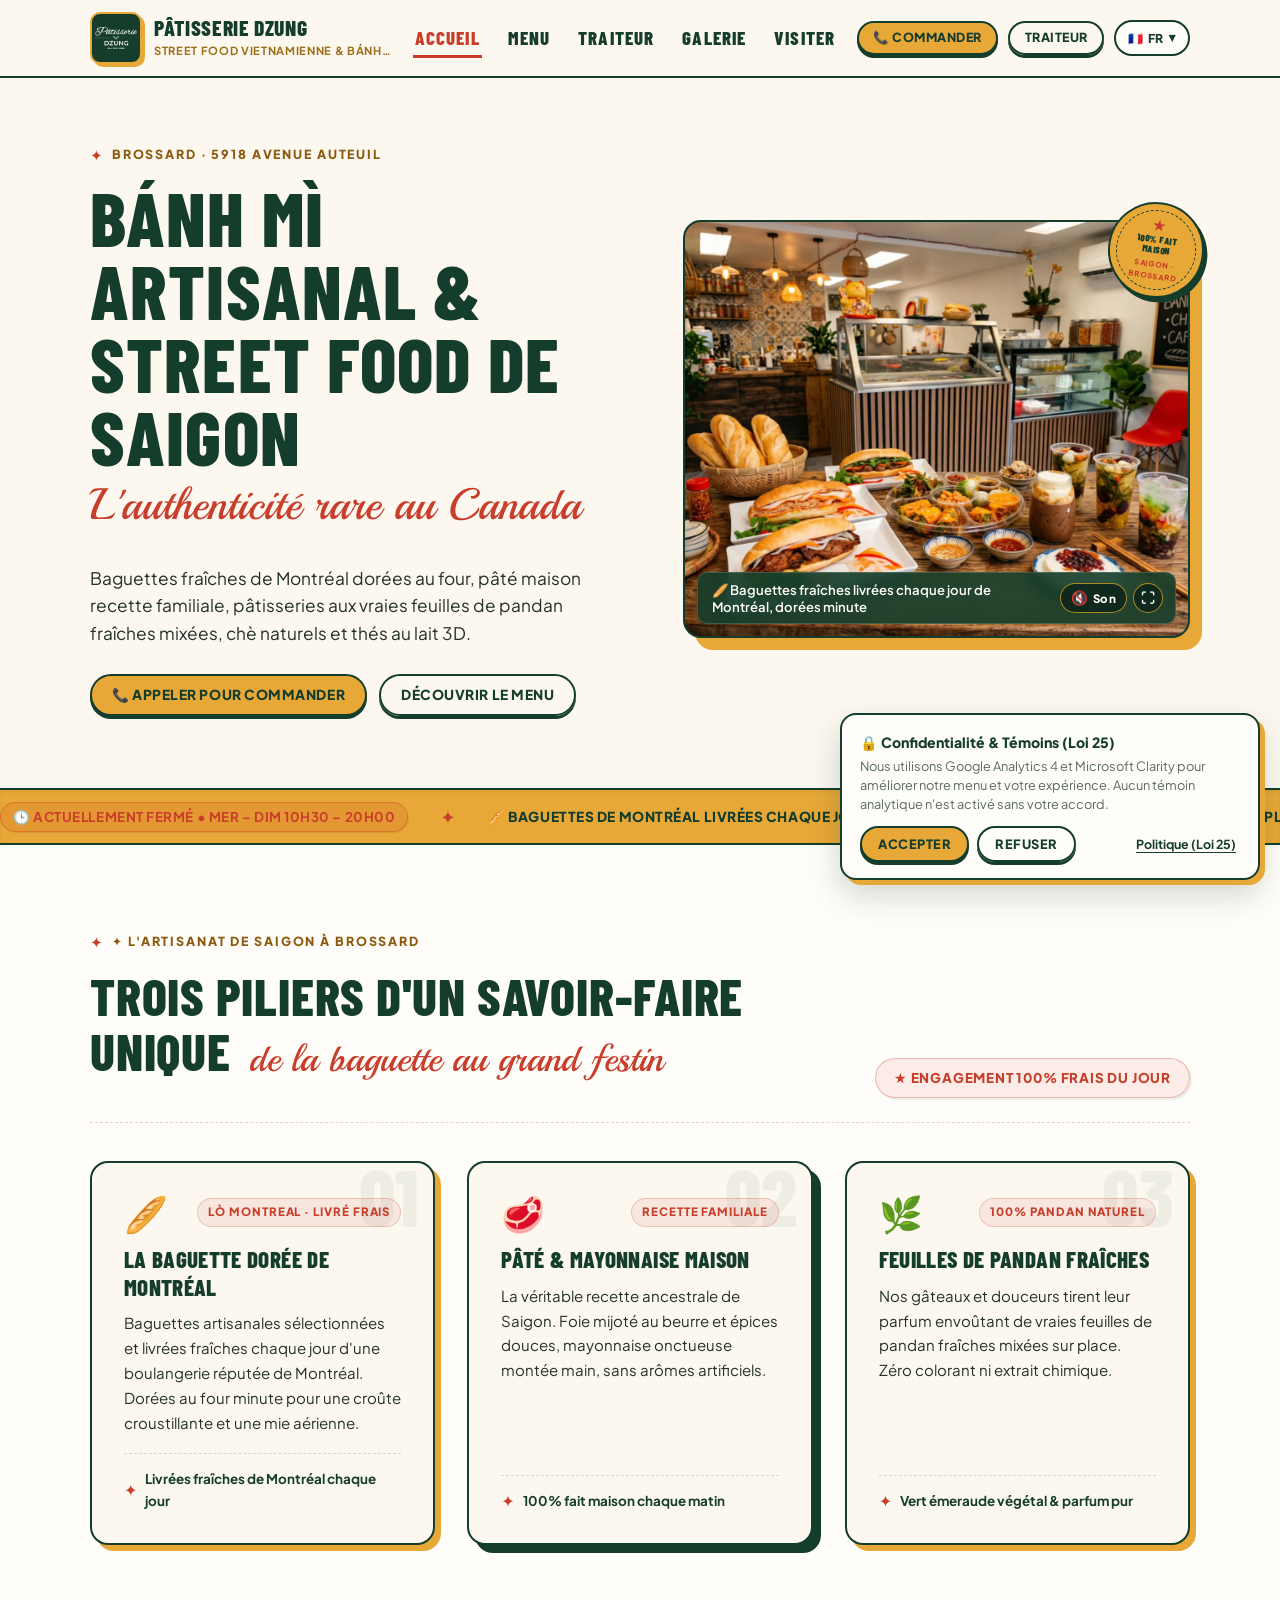
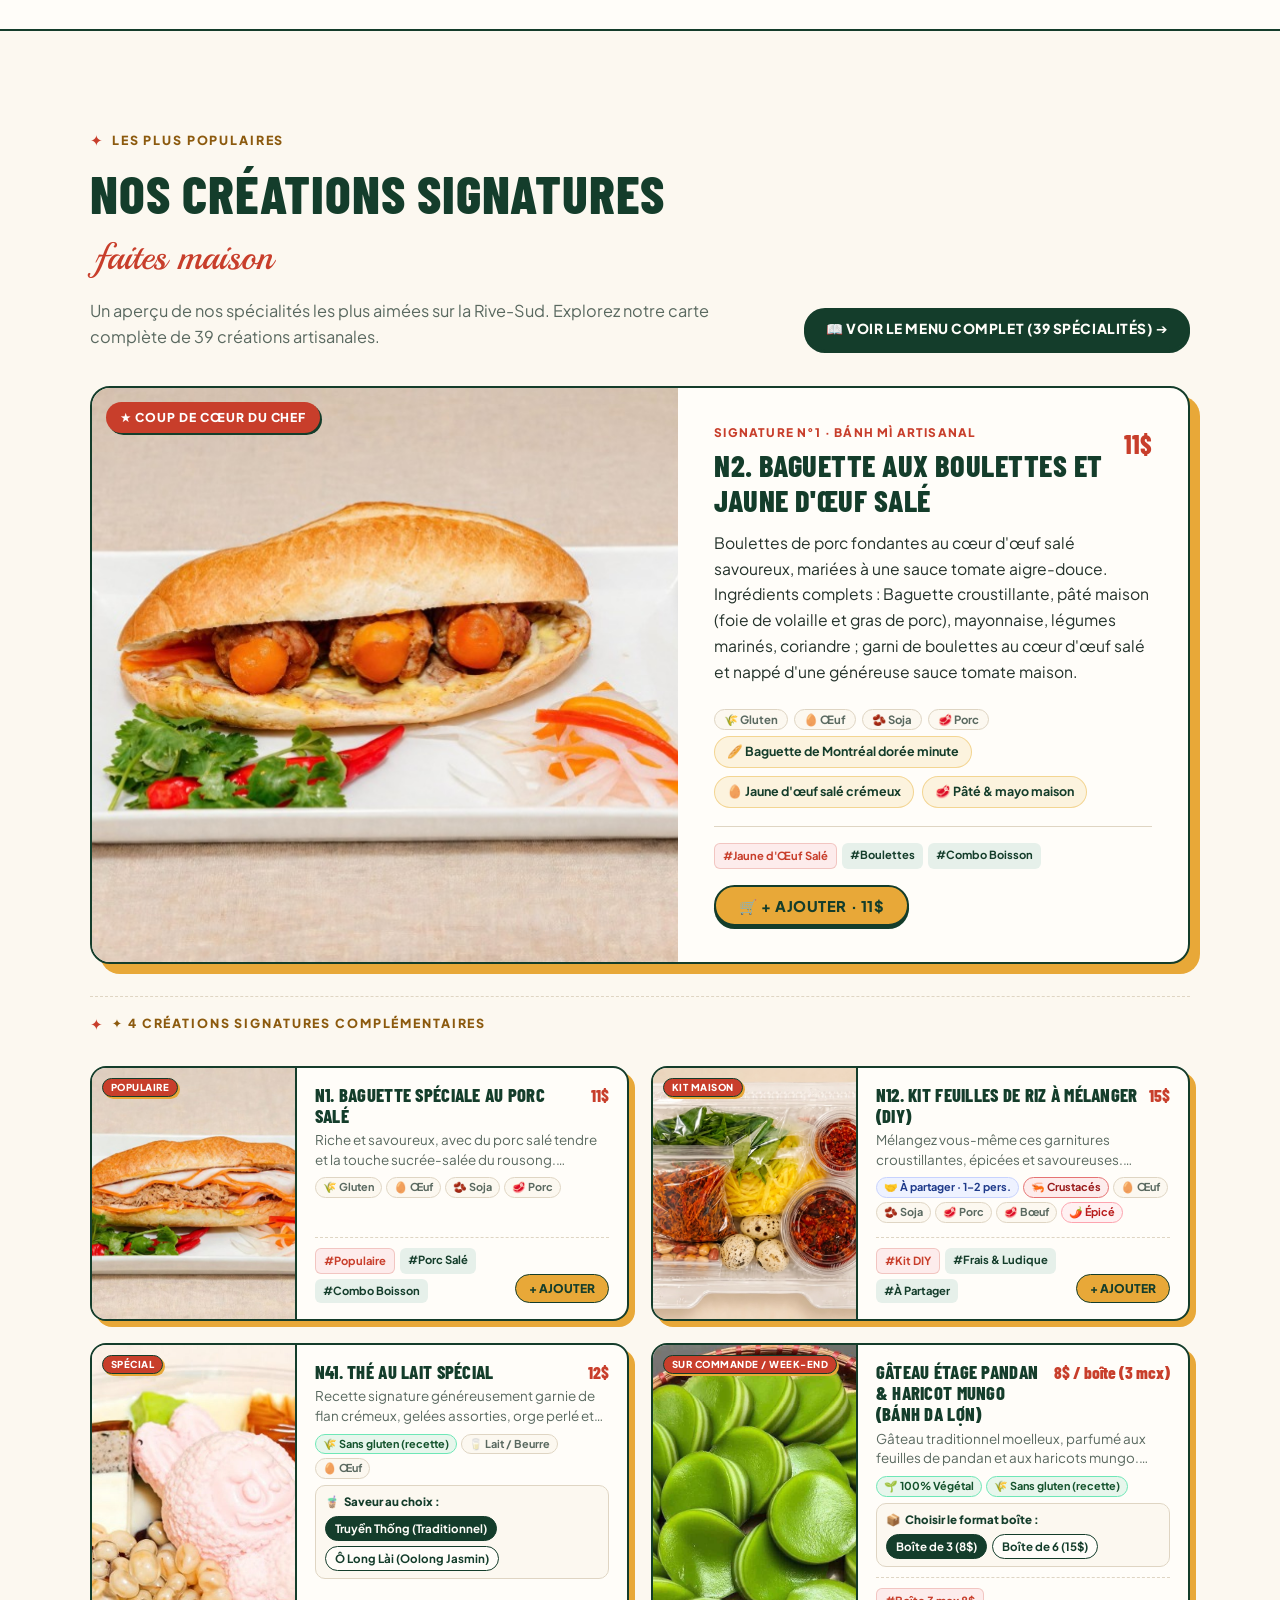
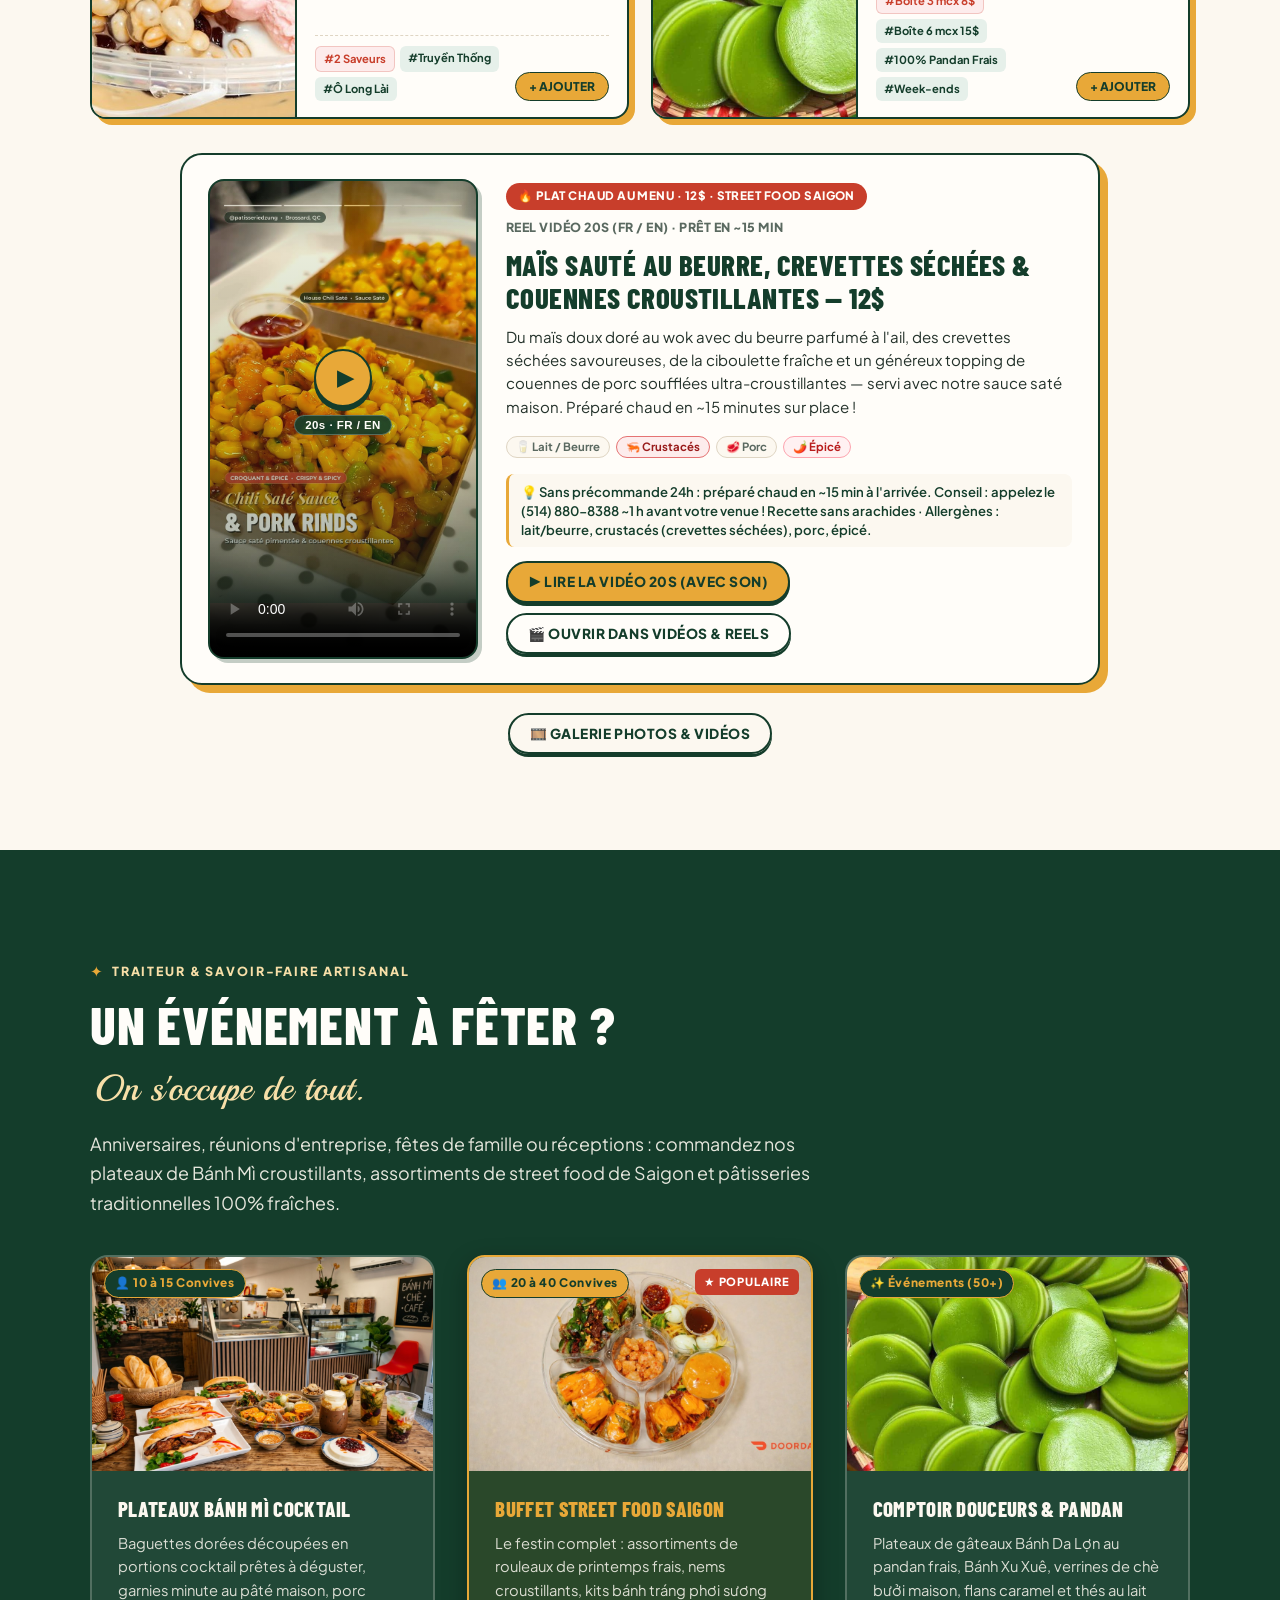
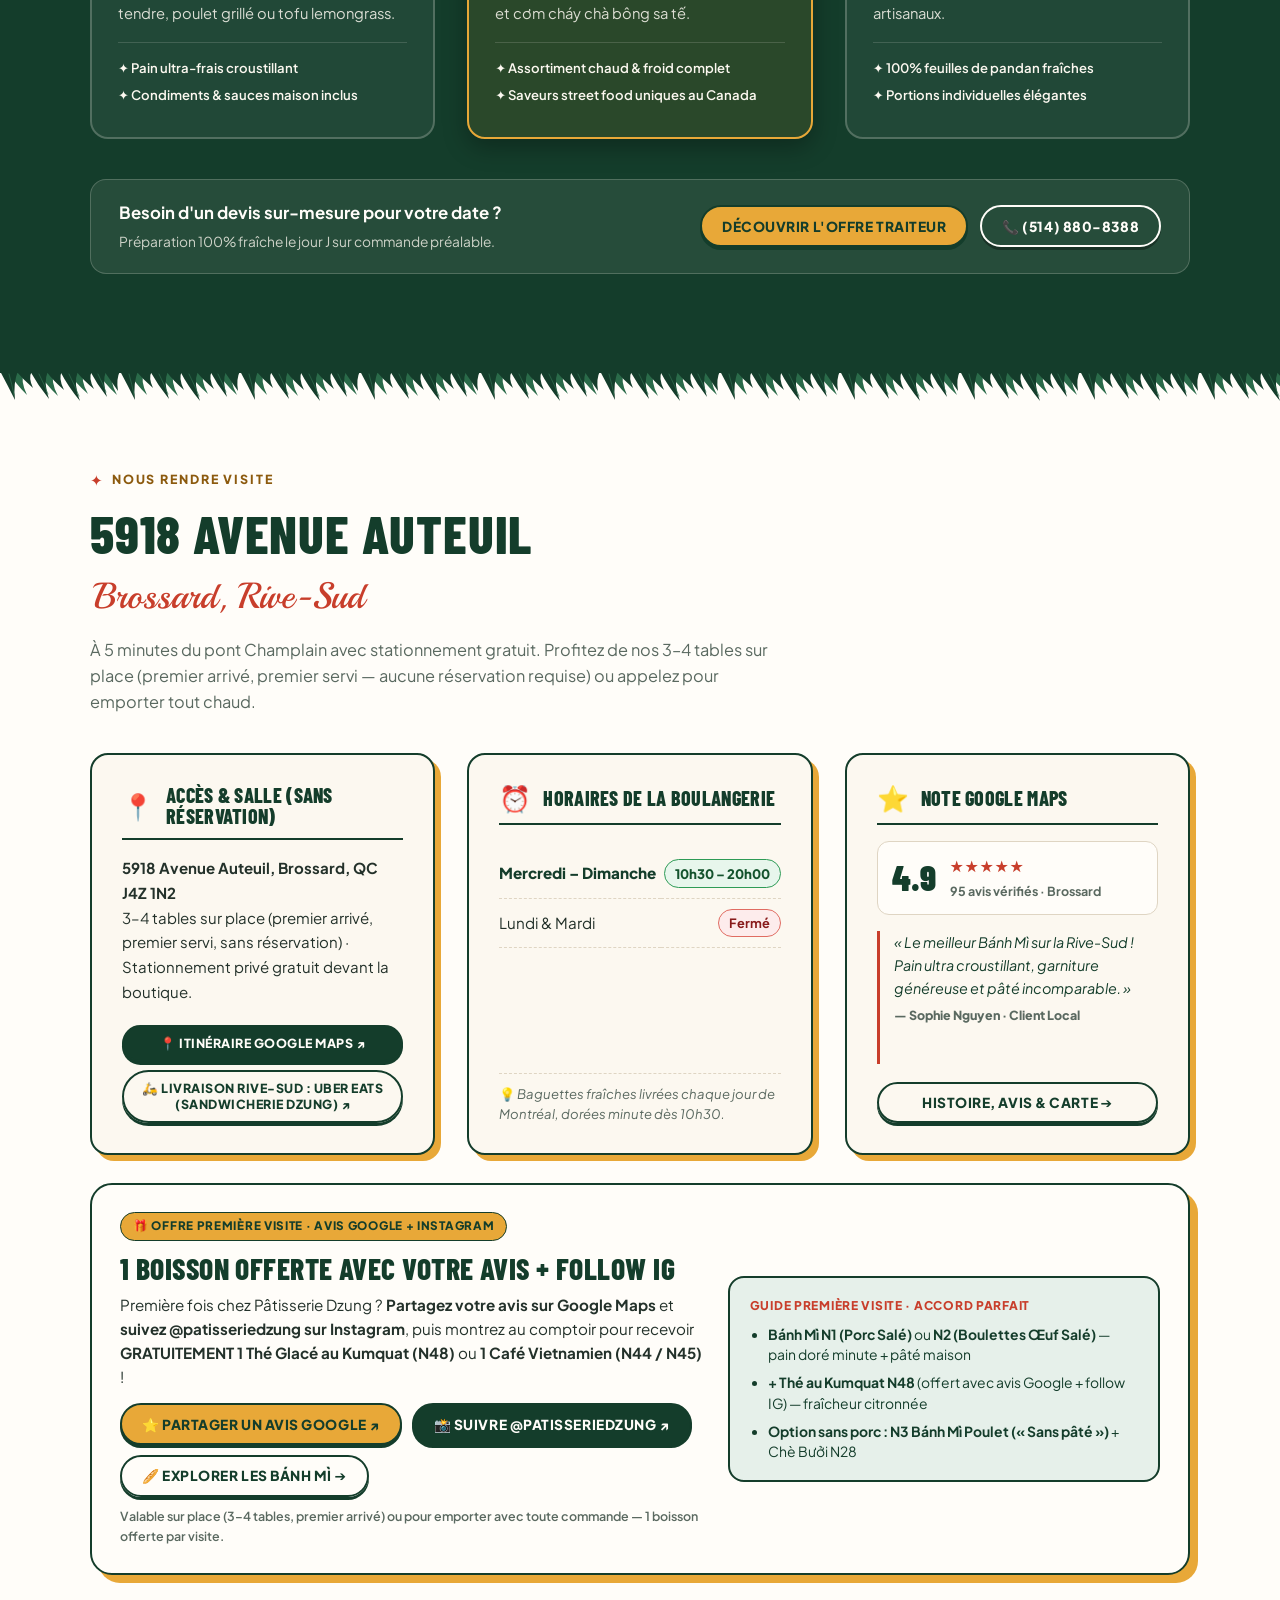
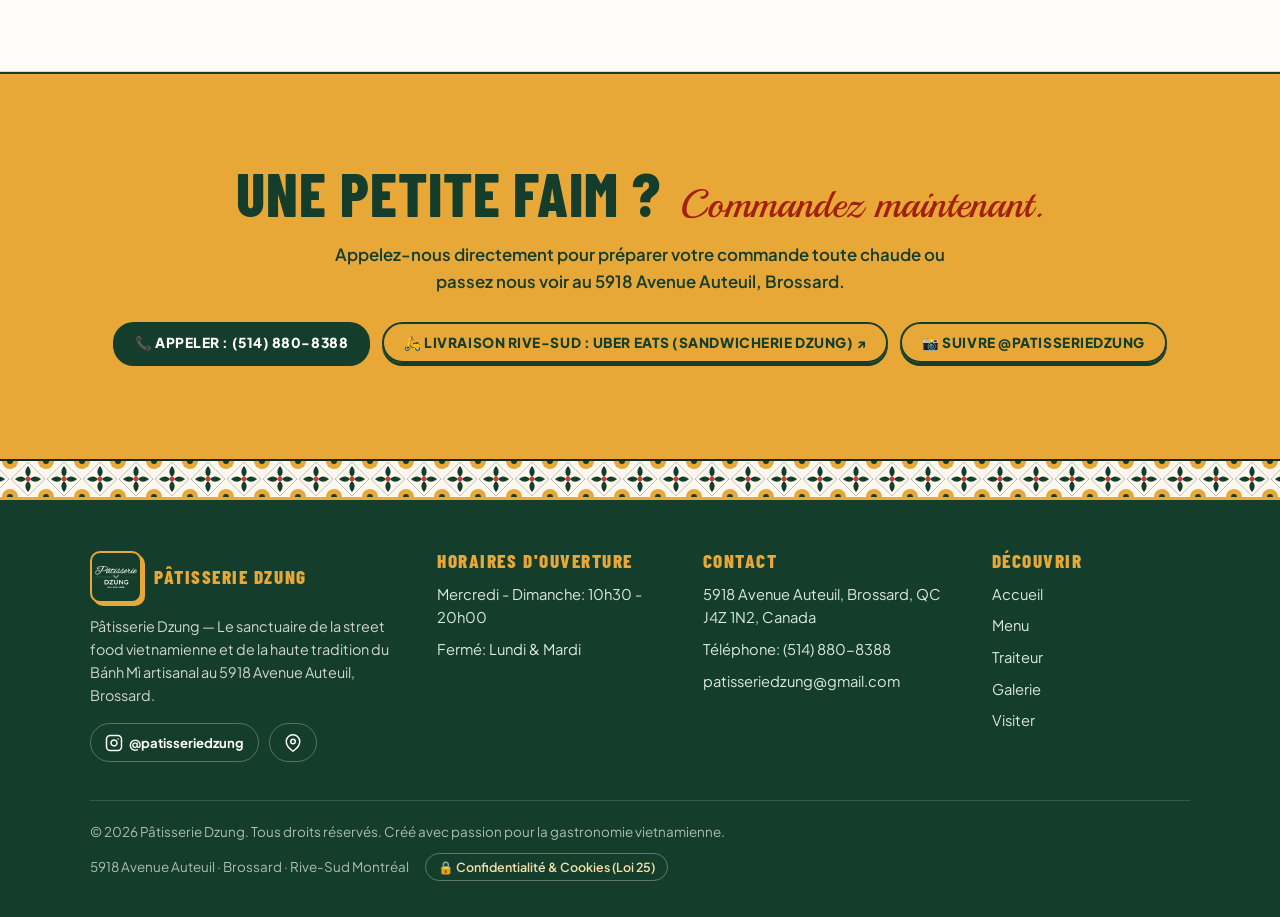
==== commit 74a3a084: "fix(menu): clear baguette scallop overlap and detach desktop tab scroll arrows" ====
--- a/index.html
+++ b/index.html
@@ -206,7 +206,7 @@
   </script>
 
   <!-- Stylesheets -->
-  <link rel="stylesheet" href="css/style.css?v=20261123b" />
+  <link rel="stylesheet" href="css/style.css?v=20261127b" />
 </head>
 <body>
 
@@ -792,29 +792,39 @@
       </section>
 
       <section id="menu" class="lk-menu-page-section">
+        <div class="menu-sticky-sentinel" id="menu-sticky-sentinel" aria-hidden="true"></div>
         <!-- Sticky Category Filter Bar + Deli Board Toggle -->
-        <div class="lk-menu-sticky-bar">
+        <div class="lk-menu-sticky-bar" id="menu-sticky-bar">
           <div class="container lk-menu-bar-inner">
             <div class="menu-tabs-shell" id="menu-tabs-shell">
               <div class="menu-tabs-meta-row">
                 <span class="menu-tabs-hint" data-i18n="menu_cats_hint">✦ 8 catégories (39 plats) · Glisser →</span>
-                <button type="button" class="menu-cats-toggle-btn" id="btn-toggle-all-cats" onclick="toggleMenuTabsExpanded()" aria-expanded="false" aria-controls="menu-tabs-list">
+                <button type="button" class="menu-cats-toggle-btn" id="btn-toggle-all-cats" popovertarget="mobile-cat-sheet" aria-haspopup="dialog" aria-controls="mobile-cat-sheet">
                   <span data-i18n="menu_cats_expand">Voir les 8 ▾</span>
                 </button>
               </div>
               <div class="menu-tabs-scroll-wrap">
                 <button type="button" class="menu-tabs-arrow is-left" id="menu-tabs-prev" onclick="scrollMenuTabs(-1)" aria-label="Défiler les catégories vers la gauche">&#8249;</button>
-                <div class="menu-tabs-wrapper" id="menu-tabs-list">
-                  <button class="menu-tab-btn active" data-category="all"><span data-i18n="tab_all">Tous les plats</span> <span class="menu-tab-count"></span></button>
-                  <button class="menu-tab-btn" data-category="banhmi"><span data-i18n="tab_banhmi">🥖 Bánh Mì</span> <span class="menu-tab-count"></span></button>
-                  <button class="menu-tab-btn" data-category="hot"><span data-i18n="tab_hot">🔥 Plats Chauds</span> <span class="menu-tab-count"></span></button>
-                  <button class="menu-tab-btn" data-category="feast"><span data-i18n="tab_feast">🍽️ Plats de Fête Vietnamiens</span> <span class="menu-tab-count"></span></button>
-                  <button class="menu-tab-btn" data-category="streetfood"><span data-i18n="tab_streetfood">🍢 Street Food &amp; Snacks</span> <span class="menu-tab-count"></span></button>
-                  <button class="menu-tab-btn" data-category="drinks"><span data-i18n="tab_drinks">☕ Boissons</span> <span class="menu-tab-count"></span></button>
-                  <button class="menu-tab-btn" data-category="desserts"><span data-i18n="tab_desserts">🍧 Desserts</span> <span class="menu-tab-count"></span></button>
-                  <button class="menu-tab-btn" data-category="rolls"><span data-i18n="tab_rolls">🥮 Pâtisseries Traditionnelles VN</span> <span class="menu-tab-count"></span></button>
+                <div class="menu-tabs-wrapper" id="menu-tabs-list" role="tablist" aria-label="Catégories du menu">
+                  <button type="button" class="menu-tab-btn active" role="tab" aria-selected="true" data-category="all"><span data-i18n="tab_all">Tous les plats</span> <span class="menu-tab-count"></span></button>
+                  <button type="button" class="menu-tab-btn" role="tab" aria-selected="false" data-category="banhmi"><span data-i18n="tab_banhmi">🥖 Bánh Mì</span> <span class="menu-tab-count"></span></button>
+                  <button type="button" class="menu-tab-btn" role="tab" aria-selected="false" data-category="hot"><span data-i18n="tab_hot">🔥 Plats Chauds</span> <span class="menu-tab-count"></span></button>
+                  <button type="button" class="menu-tab-btn" role="tab" aria-selected="false" data-category="feast"><span data-i18n="tab_feast">🍽️ Plats de Fête Vietnamiens</span> <span class="menu-tab-count"></span></button>
+                  <button type="button" class="menu-tab-btn" role="tab" aria-selected="false" data-category="streetfood"><span data-i18n="tab_streetfood">🍢 Street Food &amp; Snacks</span> <span class="menu-tab-count"></span></button>
+                  <button type="button" class="menu-tab-btn" role="tab" aria-selected="false" data-category="drinks"><span data-i18n="tab_drinks">☕ Boissons</span> <span class="menu-tab-count"></span></button>
+                  <button type="button" class="menu-tab-btn" role="tab" aria-selected="false" data-category="desserts"><span data-i18n="tab_desserts">🍧 Desserts</span> <span class="menu-tab-count"></span></button>
+                  <button type="button" class="menu-tab-btn" role="tab" aria-selected="false" data-category="rolls"><span data-i18n="tab_rolls">🥮 Pâtisseries Traditionnelles VN</span> <span class="menu-tab-count"></span></button>
                 </div>
                 <button type="button" class="menu-tabs-arrow is-right" id="menu-tabs-next" onclick="scrollMenuTabs(1)" aria-label="Défiler les catégories vers la droite">&#8250;</button>
+                <button type="button" class="menu-stuck-sheet-btn" id="menu-stuck-sheet-btn" popovertarget="mobile-cat-sheet" aria-label="Voir toutes les catégories du menu" aria-haspopup="dialog" aria-controls="mobile-cat-sheet">
+                  <svg width="16" height="16" viewBox="0 0 16 16" fill="none" aria-hidden="true">
+                    <rect x="1.5" y="1.5" width="5" height="5" rx="1.2" stroke="currentColor" stroke-width="1.6"/>
+                    <rect x="9.5" y="1.5" width="5" height="5" rx="1.2" stroke="currentColor" stroke-width="1.6"/>
+                    <rect x="1.5" y="9.5" width="5" height="5" rx="1.2" stroke="currentColor" stroke-width="1.6"/>
+                    <rect x="9.5" y="9.5" width="5" height="5" rx="1.2" stroke="currentColor" stroke-width="1.6"/>
+                  </svg>
+                  <span class="menu-stuck-sheet-badge">8</span>
+                </button>
               </div>
             </div>
 
@@ -1354,7 +1364,7 @@
   </footer>
 
   <!-- ==========================================================================
-       MOBILE STICKY BOTTOM ORDER & MENU BAR (Like Little Kirin Mobile Bar)
+       MOBILE STICKY BOTTOM ORDER & MENU BAR (Thumb-Zone Category Drawer on #menu)
        ========================================================================== -->
   <div class="lk-mobile-order-bar" id="mobile-floating-call-btn">
     <a href="tel:+15148808388" class="btn-tactile btn-tactile-gold lk-mobile-bar-btn" data-track="call_click">
@@ -1364,6 +1374,43 @@
     <button type="button" class="btn-tactile btn-tactile-ghost-light lk-mobile-bar-btn is-menu" onclick="navigateToView('menu')" data-i18n="nav_menu">
       Menu
     </button>
+    <button type="button" class="btn-tactile btn-tactile-cream lk-mobile-bar-btn is-cats" id="mobile-bar-cats-btn" popovertarget="mobile-cat-sheet" aria-haspopup="dialog" aria-controls="mobile-cat-sheet">
+      <svg width="15" height="15" viewBox="0 0 16 16" fill="none" aria-hidden="true">
+        <rect x="1.5" y="1.5" width="5" height="5" rx="1.2" stroke="currentColor" stroke-width="1.65"/>
+        <rect x="9.5" y="1.5" width="5" height="5" rx="1.2" stroke="currentColor" stroke-width="1.65"/>
+        <rect x="1.5" y="9.5" width="5" height="5" rx="1.2" stroke="currentColor" stroke-width="1.65"/>
+        <rect x="9.5" y="9.5" width="5" height="5" rx="1.2" stroke="currentColor" stroke-width="1.65"/>
+      </svg>
+      <span class="mobile-bar-cats-label" id="mobile-bar-cats-label" data-i18n="menu_sheet_open_short">Catégories</span>
+    </button>
+  </div>
+
+  <!-- ==========================================================================
+       MOBILE CATEGORY BOTTOM SHEET (Native Popover API — Light-Dismiss & Top Layer)
+       ========================================================================== -->
+  <div id="mobile-cat-sheet" class="dz-cat-sheet" popover="auto" aria-labelledby="mobile-cat-sheet-title">
+    <div class="dz-cat-sheet-handle" aria-hidden="true"></div>
+    <div class="dz-cat-sheet-head">
+      <div class="dz-cat-sheet-titles">
+        <span class="dz-cat-sheet-eyebrow" data-i18n="menu_sheet_eyebrow">Navigation Rapide · 8 Catégories</span>
+        <h2 class="dz-cat-sheet-title" id="mobile-cat-sheet-title" data-i18n="menu_sheet_title">Catégories du Menu (39)</h2>
+      </div>
+      <button type="button" class="dz-cat-sheet-close" popovertarget="mobile-cat-sheet" popovertargetaction="hide" aria-label="Fermer">&times;</button>
+    </div>
+
+    <div class="dz-cat-sheet-grid" id="mobile-cat-sheet-grid" role="list"></div>
+
+    <div class="dz-cat-sheet-footer">
+      <span class="dz-cat-sheet-view-label" data-i18n="menu_sheet_view_label">Mode d'affichage</span>
+      <div class="lk-menu-layout-switch is-sheet-switch" role="group" aria-label="Mode d'affichage du menu">
+        <button type="button" class="lk-layout-btn" id="sheet-layout-deli" onclick="setMenuDisplayMode('deli')" data-i18n="menu_view_deli">
+          📋 Vue Deli Rapide
+        </button>
+        <button type="button" class="lk-layout-btn" id="sheet-layout-cards" onclick="setMenuDisplayMode('cards')" data-i18n="menu_view_cards">
+          🗂️ Vue Cartes Photo
+        </button>
+      </div>
+    </div>
   </div>
 
   <!-- ==========================================================================
@@ -1581,8 +1628,8 @@
   </dialog>
 
   <!-- Scripts: translations -> menu-data -> main -->
-  <script src="js/translations.js?v=20261123b"></script>
+  <script src="js/translations.js?v=20261127"></script>
   <script src="js/menu-data.js?v=20261120"></script>
-  <script src="js/main.js?v=20261123b"></script>
+  <script src="js/main.js?v=20261127"></script>
 </body>
 </html>
--- a/css/style.css
+++ b/css/style.css
@@ -53,10 +53,22 @@
   box-sizing: border-box;
 }
 
+@property --fade-start {
+  syntax: "<length>";
+  inherits: false;
+  initial-value: 0px;
+}
+
+@property --fade-end {
+  syntax: "<length>";
+  inherits: false;
+  initial-value: 0px;
+}
+
 html {
   scroll-behavior: smooth;
+  scroll-padding-top: 138px;
   background-color: var(--bg-cream);
-  overflow-x: hidden;
   max-width: 100%;
   width: 100%;
 }
@@ -69,7 +81,7 @@
   font-size: 16.5px;
   line-height: 1.6;
   -webkit-font-smoothing: antialiased;
-  overflow-x: hidden;
+  overflow-wrap: break-word;
   max-width: 100%;
   width: 100%;
   position: relative;
@@ -2045,24 +2057,91 @@
   margin: 0;
 }
 
-/* Sticky Menu Category Pill Bar */
+/* Sticky Menu Category Pill Bar — State-Aware Editorial Rail */
+.lk-menu-page-section {
+  overflow-anchor: none;
+  padding-top: 30px;
+  min-height: calc(100dvh - var(--site-header-h, 60px));
+}
+
+.menu-sticky-sentinel {
+  height: 1px;
+  margin-bottom: -1px;
+  pointer-events: none;
+}
+
 .lk-menu-sticky-bar {
   position: sticky;
-  top: 76px;
+  top: var(--site-header-h, 76px);
   z-index: 60;
-  background: rgba(252, 248, 240, 0.97);
-  backdrop-filter: blur(8px);
-  -webkit-backdrop-filter: blur(8px);
+  container-type: scroll-state;
+  container-name: menu-bar;
+}
+
+.lk-menu-bar-inner {
+  max-width: none;
+  width: 100%;
+  display: flex;
+  align-items: center;
+  justify-content: space-between;
+  gap: 18px;
+  flex-wrap: nowrap;
+  padding-block: 12px 12px;
+  padding-inline: max(var(--gutter), calc((100% - var(--container-max)) / 2 + var(--gutter)));
+  background: rgba(252, 248, 240, 0.96);
+  backdrop-filter: blur(12px);
+  -webkit-backdrop-filter: blur(12px);
   border-bottom: 1.5px solid var(--line-warm);
-  padding: 28px 0 12px;
-}
-
-.lk-menu-bar-inner {
-  display: flex;
-  align-items: center;
-  justify-content: space-between;
-  gap: 14px;
-  flex-wrap: wrap;
+  transition: padding 0.22s ease, background-color 0.22s ease, box-shadow 0.22s ease, border-color 0.22s ease;
+}
+
+@container menu-bar scroll-state(stuck: top) {
+  .lk-menu-bar-inner {
+    padding-block: 8px 8px;
+    background: rgba(252, 248, 240, 0.95);
+    border-bottom-color: var(--ink-pandan);
+    box-shadow: 0 10px 26px -10px rgba(20, 61, 43, 0.24);
+  }
+}
+
+.lk-menu-sticky-bar.is-stuck > .lk-menu-bar-inner {
+  padding-block: 8px 8px;
+  background: rgba(252, 248, 240, 0.95);
+  border-bottom-color: var(--ink-pandan);
+  box-shadow: 0 10px 26px -10px rgba(20, 61, 43, 0.24);
+}
+
+.menu-stuck-sheet-btn {
+  display: none;
+  flex: none;
+  align-items: center;
+  justify-content: center;
+  gap: 4px;
+  min-width: 44px;
+  min-height: 44px;
+  padding: 0 11px;
+  border-radius: var(--radius-pill);
+  border: 2px solid var(--ink-pandan);
+  background: var(--gold-crust);
+  color: var(--ink-pandan);
+  font-family: var(--font-display);
+  font-weight: 800;
+  font-size: 0.85rem;
+  box-shadow: 2.5px 2.5px 0 var(--ink-pandan);
+  cursor: pointer;
+  transition: transform 0.14s ease, background-color 0.15s ease, color 0.15s ease;
+}
+
+.menu-stuck-sheet-btn:active {
+  transform: translate(1.5px, 1.5px);
+  box-shadow: 1px 1px 0 var(--ink-pandan);
+}
+
+.menu-stuck-sheet-badge {
+  font-family: var(--font-body);
+  font-size: 0.72rem;
+  font-weight: 900;
+  line-height: 1;
 }
 
 .menu-tabs-shell {
@@ -2080,48 +2159,20 @@
   position: relative;
   display: flex;
   align-items: center;
+  gap: 8px;
   min-width: 0;
 }
 
-.menu-tabs-scroll-wrap::before,
-.menu-tabs-scroll-wrap::after {
-  content: '';
-  position: absolute;
-  top: 0;
-  bottom: 4px;
-  width: 44px;
-  pointer-events: none;
-  opacity: 0;
-  transition: opacity 0.2s ease;
-  z-index: 3;
-}
-
-.menu-tabs-scroll-wrap::before {
-  left: 0;
-  background: linear-gradient(90deg, rgba(252, 248, 240, 0.98) 25%, rgba(252, 248, 240, 0) 100%);
-}
-
-.menu-tabs-scroll-wrap::after {
-  right: 0;
-  background: linear-gradient(270deg, rgba(252, 248, 240, 0.98) 25%, rgba(252, 248, 240, 0) 100%);
-}
-
-.menu-tabs-shell.can-scroll-left:not(.is-expanded) .menu-tabs-scroll-wrap::before,
-.menu-tabs-shell.can-scroll-right:not(.is-expanded) .menu-tabs-scroll-wrap::after {
-  opacity: 1;
-}
-
 .menu-tabs-arrow {
-  position: absolute;
-  top: 50%;
-  transform: translateY(calc(-50% - 2px));
-  width: 30px;
-  height: 30px;
+  position: static;
+  flex: none;
+  width: 34px;
+  height: 34px;
   border-radius: 50%;
   border: 2px solid var(--ink-pandan);
   background: var(--gold-crust);
   color: var(--ink-pandan);
-  font-size: 1.2rem;
+  font-size: 1.25rem;
   font-weight: 900;
   line-height: 1;
   display: none;
@@ -2130,15 +2181,11 @@
   padding: 0 0 2px;
   box-shadow: 2px 2px 0 var(--ink-pandan);
   cursor: pointer;
-  z-index: 4;
-}
-
-.menu-tabs-arrow.is-left {
-  left: 0;
-}
-
-.menu-tabs-arrow.is-right {
-  right: 0;
+  transition: transform 0.14s ease, background-color 0.15s ease;
+}
+
+.menu-tabs-arrow:hover {
+  background: var(--gold-crust-hover);
 }
 
 .menu-tabs-shell.can-scroll-left:not(.is-expanded) .menu-tabs-arrow.is-left,
@@ -2153,21 +2200,41 @@
 }
 
 @keyframes menu-arrow-nudge {
-  0%, 100% { transform: translateY(calc(-50% - 2px)) translateX(0); }
-  50% { transform: translateY(calc(-50% - 2px)) translateX(2.5px); }
+  0%, 100% { transform: translateX(0); }
+  50% { transform: translateX(2.5px); }
 }
 
 .menu-tabs-wrapper {
-  display: flex;
-  align-items: center;
-  flex-wrap: wrap;
+  flex: 1 1 auto;
+  display: flex;
+  align-items: center;
+  flex-wrap: nowrap;
   gap: 8px;
-  overflow-x: visible;
+  overflow-x: auto;
   scrollbar-width: none;
-  padding: 2px 4px 6px 2px;
+  scroll-snap-type: inline proximity;
+  scroll-padding-inline: 24px;
+  padding: 4px 8px 6px 2px;
   scroll-behavior: smooth;
   min-width: 0;
-  width: 100%;
+  width: auto;
+  --fade-size: 2rem;
+  mask:
+    linear-gradient(black, black) no-clip subtract,
+    linear-gradient(to right, black, transparent) 0 0 / var(--fade-start) 100% no-repeat no-clip,
+    linear-gradient(to right, transparent, black) 100% 0 / var(--fade-end) 100% no-repeat no-clip;
+  animation: dz-tabs-fade-start linear both, dz-tabs-fade-end linear both;
+  animation-timeline: scroll(self inline);
+  animation-range: 0 var(--fade-size), calc(100% - var(--fade-size)) 100%;
+  transition: --fade-start 0.2s ease, --fade-end 0.2s ease;
+}
+
+.menu-tabs-wrapper.more-start {
+  --fade-start: var(--fade-size);
+}
+
+.menu-tabs-wrapper.more-end {
+  --fade-end: var(--fade-size);
 }
 
 .menu-tabs-wrapper::-webkit-scrollbar {
@@ -2175,6 +2242,7 @@
 }
 
 .menu-tab-btn {
+  position: relative;
   flex: none;
   display: inline-flex;
   align-items: center;
@@ -2190,7 +2258,7 @@
   background: var(--bg-paper);
   color: var(--ink-pandan);
   cursor: pointer;
-  transition: all 0.15s ease;
+  transition: background-color 0.15s ease, color 0.15s ease, box-shadow 0.15s ease;
 }
 
 .menu-tab-count {
@@ -2200,24 +2268,38 @@
   opacity: 0.75;
 }
 
-.menu-tab-btn:hover {
-  background: var(--ink-pandan);
-  color: var(--bg-paper);
-}
-
-.menu-tab-btn.active {
+.menu-tab-btn:hover:not(.active):not([aria-selected="true"]) {
+  background: var(--mint-soft);
+  color: var(--ink-pandan);
+}
+
+.menu-tab-btn.active,
+.menu-tab-btn[aria-selected="true"] {
   background: var(--ink-pandan);
   color: var(--bg-paper);
   border-color: var(--ink-pandan);
   box-shadow: 3.5px 3.5px 0 var(--red-chili);
 }
 
-.menu-tab-btn.active .menu-tab-count {
+/* Non-color active indicator (WCAG 1.4.1 / Forced Colors resilient) */
+.menu-tab-btn[aria-selected="true"]::after {
+  content: "";
+  position: absolute;
+  inset-inline: 18px;
+  inset-block-end: 4px;
+  border-block-end: 2px solid var(--gold-crust);
+  border-radius: 2px;
+  pointer-events: none;
+}
+
+.menu-tab-btn.active .menu-tab-count,
+.menu-tab-btn[aria-selected="true"] .menu-tab-count {
   color: var(--gold-crust);
   opacity: 1;
 }
 
 .lk-menu-layout-switch {
+  flex: none;
   display: inline-flex;
   background: var(--bg-paper);
   border: 2px solid var(--ink-pandan);
@@ -4383,16 +4465,25 @@
     order: 0;
   }
 
-  /* Sticky Menu Bar on Mobile */
+  /* Sticky Menu Bar on Mobile — Compact Single-Row Rail When Stuck */
+  html {
+    scroll-padding-top: 118px;
+    scroll-padding-bottom: calc(82px + env(safe-area-inset-bottom, 0px));
+  }
+
+  .lk-menu-page-section {
+    padding-top: 24px;
+  }
+
   .lk-menu-sticky-bar {
-    top: 60px;
-    padding: 22px 0 10px;
+    top: var(--site-header-h, 60px);
   }
 
   .lk-menu-bar-inner {
     flex-direction: column;
     align-items: stretch;
     gap: 8px;
+    padding-block: 10px 10px;
   }
 
   .menu-tabs-meta-row {
@@ -4418,55 +4509,45 @@
     background: var(--gold-crust);
     color: var(--ink-pandan);
     font-family: var(--font-body);
-    font-size: 0.72rem;
+    font-size: 0.75rem;
     font-weight: 800;
-    padding: 3px 10px;
+    padding: 8px 14px;
+    min-height: 44px;
     border-radius: var(--radius-pill);
     cursor: pointer;
     box-shadow: 1.5px 1.5px 0 var(--ink-pandan);
   }
 
+  .menu-tabs-scroll-wrap {
+    gap: 8px;
+  }
+
   .menu-tabs-wrapper {
-    width: 100%;
+    flex: 1 1 auto;
+    width: auto;
     min-width: 0;
     flex-wrap: nowrap;
     overflow-x: auto;
     -webkit-overflow-scrolling: touch;
-    padding: 2px 34px 6px 2px;
+    scroll-snap-type: inline proximity;
+    scroll-padding-inline: 28px;
+    padding: 3px 16px 6px 2px;
+    --fade-size: 2rem;
+  }
+
+  /* Hide legacy gradient pseudo-overlays & floating arrows on touch phones in favor of clean scroll-driven fades */
+  .menu-tabs-scroll-wrap::before,
+  .menu-tabs-scroll-wrap::after,
+  .menu-tabs-arrow {
+    display: none !important;
   }
 
   .menu-tab-btn {
-    font-size: 0.9rem;
-    padding: 7px 12px;
-  }
-
-  .menu-tabs-shell.is-expanded .menu-tabs-wrapper {
-    display: grid;
-    grid-template-columns: repeat(2, minmax(0, 1fr));
-    align-items: stretch;
-    gap: 8px;
-    overflow-x: visible;
-    padding: 2px 6px 6px 2px;
-  }
-
-  .menu-tabs-shell.is-expanded .menu-tab-btn {
-    height: 100%;
-    white-space: normal;
-    line-height: 1.15;
-    padding: 8px 10px;
-    font-size: 0.84rem;
-    border-radius: 14px;
-    display: flex;
-    align-items: center;
-    justify-content: center;
-    flex-wrap: wrap;
-    gap: 4px;
-    text-align: center;
-  }
-
-  .menu-tabs-shell.is-expanded .menu-cats-toggle-btn {
-    background: var(--ink-pandan);
-    color: var(--bg-paper);
+    font-size: 0.86rem;
+    padding: 8px 13px;
+    min-height: 44px;
+    scroll-snap-align: start;
+    white-space: nowrap;
   }
 
   .lk-menu-layout-switch {
@@ -4476,10 +4557,72 @@
 
   .lk-layout-btn {
     flex: 1;
+    min-height: 44px;
     text-align: center;
   }
 
-  /* Sticky Mobile Bottom Bar (Order + Menu) */
+  /* State-aware compact single-row sticky rail on mobile (< 12% viewport height) */
+  @container menu-bar scroll-state(stuck: top) {
+    .lk-menu-bar-inner {
+      padding-block: 5px 5px;
+      gap: 0;
+      background: rgba(252, 248, 240, 0.94);
+      backdrop-filter: blur(16px);
+      -webkit-backdrop-filter: blur(16px);
+      border-bottom: 1.5px solid var(--ink-pandan);
+      box-shadow: 0 10px 24px -10px rgba(20, 61, 43, 0.22);
+    }
+
+    .lk-menu-bar-inner .menu-tabs-meta-row,
+    .lk-menu-bar-inner .lk-menu-layout-switch {
+      display: none;
+    }
+
+    .menu-tabs-wrapper {
+      padding: 2px 10px 4px 2px;
+    }
+
+    .menu-tab-btn {
+      font-size: 0.82rem;
+      padding: 7px 12px;
+      min-height: 44px;
+    }
+
+    .menu-stuck-sheet-btn {
+      display: inline-flex;
+    }
+  }
+
+  .lk-menu-sticky-bar.is-stuck > .lk-menu-bar-inner {
+    padding-block: 5px 5px;
+    gap: 0;
+    background: rgba(252, 248, 240, 0.94);
+    backdrop-filter: blur(16px);
+    -webkit-backdrop-filter: blur(16px);
+    border-bottom: 1.5px solid var(--ink-pandan);
+    box-shadow: 0 10px 24px -10px rgba(20, 61, 43, 0.22);
+  }
+
+  .lk-menu-sticky-bar.is-stuck .menu-tabs-meta-row,
+  .lk-menu-sticky-bar.is-stuck .lk-menu-layout-switch {
+    display: none;
+  }
+
+  .lk-menu-sticky-bar.is-stuck .menu-tabs-wrapper {
+    padding: 2px 10px 4px 2px;
+  }
+
+  .lk-menu-sticky-bar.is-stuck .menu-tab-btn {
+    font-size: 0.82rem;
+    padding: 7px 12px;
+    min-height: 44px;
+  }
+
+  .lk-menu-sticky-bar.is-stuck .menu-stuck-sheet-btn {
+    display: inline-flex;
+  }
+
+  /* Sticky Mobile Bottom Bar (Order + Menu / Live Category Drawer on #menu) */
   .lk-mobile-order-bar {
     display: flex;
     gap: 10px;
@@ -4491,31 +4634,65 @@
     max-width: 100%;
     box-sizing: border-box;
     z-index: 95;
-    padding: 10px 14px calc(10px + env(safe-area-inset-bottom, 0px));
+    padding-top: 10px;
+    padding-left: max(14px, env(safe-area-inset-left, 0px));
+    padding-right: max(14px, env(safe-area-inset-right, 0px));
+    padding-bottom: max(10px, env(safe-area-inset-bottom, 0px));
     background: rgba(20, 61, 43, 0.97);
-    backdrop-filter: blur(8px);
-    -webkit-backdrop-filter: blur(8px);
+    backdrop-filter: blur(10px);
+    -webkit-backdrop-filter: blur(10px);
     border-top: 2px solid var(--gold-crust);
   }
 
   .lk-mobile-bar-btn {
     flex: 1;
-    padding: 0.78em 0.9em;
-    font-size: 0.78rem;
+    min-height: 44px;
+    padding: 0.58em 0.78em;
+    font-size: 0.74rem;
+    line-height: 1.18;
   }
 
   .lk-mobile-bar-btn.is-menu {
     flex: 0 0 auto;
     padding-inline: 1.2em;
   }
+
+  .lk-mobile-bar-btn.is-cats {
+    display: none;
+    flex: 0 1 auto;
+    max-width: 46%;
+    gap: 6px;
+    padding-inline: 13px;
+    background: var(--bg-cream);
+    color: var(--ink-pandan);
+    border: 2px solid var(--gold-crust);
+    box-shadow: 2.5px 2.5px 0 var(--gold-crust);
+  }
+
+  .mobile-bar-cats-label {
+    overflow: hidden;
+    text-overflow: ellipsis;
+    white-space: nowrap;
+  }
+
+  body.is-menu-view .lk-mobile-bar-btn.is-menu {
+    display: none;
+  }
+
+  body.is-menu-view .lk-mobile-bar-btn.is-cats {
+    display: inline-flex;
+  }
 }
 
 /* iPhone 16 Pro (402px) & Smartphone Specific Polish */
 @media (max-width: 600px) {
   html, body {
-    overflow-x: hidden;
     max-width: 100%;
     width: 100%;
+  }
+
+  .lk-menu-sticky-bar {
+    top: var(--site-header-h, 56px);
   }
 
   .header-inner {
@@ -5870,3 +6047,221 @@
     margin-left: 0;
   }
 }
+
+/* ==========================================================================
+   MOBILE CATEGORY BOTTOM SHEET (Native Popover API — Franco-Saigon Editorial)
+   ========================================================================== */
+@keyframes dz-tabs-fade-start {
+  to {
+    --fade-start: var(--fade-size);
+  }
+}
+
+@keyframes dz-tabs-fade-end {
+  from {
+    --fade-end: var(--fade-size);
+  }
+}
+
+@supports not selector(:popover-open) {
+  .dz-cat-sheet[popover]:not(.\:popover-open) {
+    display: none;
+  }
+}
+
+.dz-cat-sheet[popover] {
+  position: fixed;
+  inset: auto 0 0 0;
+  margin: 0 auto;
+  width: 100%;
+  max-width: 540px;
+  max-height: 82dvh;
+  overflow-y: auto;
+  overscroll-behavior: contain;
+  border: 2px solid var(--ink-pandan);
+  border-bottom: none;
+  border-radius: 24px 24px 0 0;
+  background: var(--bg-cream);
+  color: var(--ink-pandan);
+  padding: 10px 18px max(22px, env(safe-area-inset-bottom, 0px));
+  box-shadow: 0 -18px 46px rgba(14, 38, 27, 0.28);
+  opacity: 0;
+  transform: translateY(32px);
+  transition: opacity 0.22s ease, transform 0.28s cubic-bezier(0.22, 1, 0.36, 1), overlay 0.28s allow-discrete, display 0.28s allow-discrete;
+}
+
+.dz-cat-sheet[popover]:is(:popover-open, .\:popover-open) {
+  display: block;
+  opacity: 1;
+  transform: translateY(0);
+}
+
+@starting-style {
+  .dz-cat-sheet[popover]:is(:popover-open, .\:popover-open) {
+    opacity: 0;
+    transform: translateY(32px);
+  }
+}
+
+.dz-cat-sheet[popover]::backdrop {
+  background: rgba(14, 38, 27, 0.54);
+  backdrop-filter: blur(4px);
+  -webkit-backdrop-filter: blur(4px);
+}
+
+.dz-cat-sheet-handle {
+  width: 44px;
+  height: 4.5px;
+  border-radius: 999px;
+  background: var(--gold-crust);
+  border: 1px solid rgba(20, 61, 43, 0.25);
+  margin: 2px auto 14px;
+}
+
+.dz-cat-sheet-head {
+  display: flex;
+  align-items: center;
+  justify-content: space-between;
+  gap: 12px;
+  margin-bottom: 14px;
+  padding-bottom: 12px;
+  border-bottom: 1.5px solid var(--line-warm);
+}
+
+.dz-cat-sheet-titles {
+  min-width: 0;
+}
+
+.dz-cat-sheet-eyebrow {
+  display: block;
+  font-family: var(--font-body);
+  font-size: 0.7rem;
+  font-weight: 800;
+  letter-spacing: 0.1em;
+  text-transform: uppercase;
+  color: var(--red-chili);
+  margin-bottom: 2px;
+}
+
+.dz-cat-sheet-title {
+  margin: 0;
+  font-family: var(--font-display);
+  font-size: 1.4rem;
+  font-weight: 900;
+  line-height: 1.1;
+  letter-spacing: 0.02em;
+  text-transform: uppercase;
+  color: var(--ink-pandan);
+}
+
+.dz-cat-sheet-close {
+  flex: none;
+  width: 44px;
+  height: 44px;
+  border-radius: 50%;
+  border: 2px solid var(--ink-pandan);
+  background: var(--bg-paper);
+  color: var(--ink-pandan);
+  font-size: 1.5rem;
+  line-height: 1;
+  display: inline-flex;
+  align-items: center;
+  justify-content: center;
+  cursor: pointer;
+  box-shadow: 2px 2px 0 var(--ink-pandan);
+}
+
+.dz-cat-sheet-grid {
+  display: grid;
+  grid-template-columns: repeat(2, minmax(0, 1fr));
+  gap: 10px;
+  margin-bottom: 16px;
+}
+
+.dz-cat-sheet-item {
+  display: flex;
+  align-items: center;
+  justify-content: space-between;
+  gap: 8px;
+  min-height: 52px;
+  padding: 10px 12px;
+  border-radius: 16px;
+  border: 2px solid var(--ink-pandan);
+  background: var(--bg-paper);
+  color: var(--ink-pandan);
+  text-align: left;
+  cursor: pointer;
+  transition: transform 0.14s ease, background-color 0.15s ease, color 0.15s ease, box-shadow 0.15s ease;
+}
+
+.dz-cat-sheet-item:active {
+  transform: scale(0.98);
+}
+
+.dz-cat-sheet-item-label {
+  font-family: var(--font-display);
+  font-weight: 800;
+  font-size: 0.92rem;
+  line-height: 1.15;
+  letter-spacing: 0.02em;
+  text-transform: uppercase;
+}
+
+.dz-cat-sheet-item-count {
+  flex: none;
+  font-family: var(--font-body);
+  font-size: 0.72rem;
+  font-weight: 900;
+  padding: 3px 7px;
+  border-radius: 999px;
+  background: rgba(20, 61, 43, 0.08);
+  color: var(--ink-pandan);
+}
+
+.dz-cat-sheet-item.active,
+.dz-cat-sheet-item[aria-current="true"] {
+  background: var(--ink-pandan);
+  color: var(--bg-paper);
+  box-shadow: 3.5px 3.5px 0 var(--red-chili);
+}
+
+.dz-cat-sheet-item.active .dz-cat-sheet-item-count,
+.dz-cat-sheet-item[aria-current="true"] .dz-cat-sheet-item-count {
+  background: var(--gold-crust);
+  color: var(--ink-pandan);
+}
+
+.dz-cat-sheet-footer {
+  padding-top: 12px;
+  border-top: 1.5px solid var(--line-warm);
+  display: flex;
+  flex-direction: column;
+  gap: 8px;
+}
+
+.dz-cat-sheet-view-label {
+  font-family: var(--font-body);
+  font-size: 0.7rem;
+  font-weight: 800;
+  letter-spacing: 0.08em;
+  text-transform: uppercase;
+  color: var(--text-muted);
+}
+
+.lk-menu-layout-switch.is-sheet-switch {
+  width: 100%;
+  display: flex;
+}
+
+.lk-menu-layout-switch.is-sheet-switch .lk-layout-btn {
+  flex: 1;
+  min-height: 44px;
+  text-align: center;
+}
+
+@media (prefers-reduced-motion: reduce) {
+  .dz-cat-sheet[popover],
+  .lk-menu-sticky-bar > .lk-menu-bar-inner {
+    transition: none;
+  }
+}
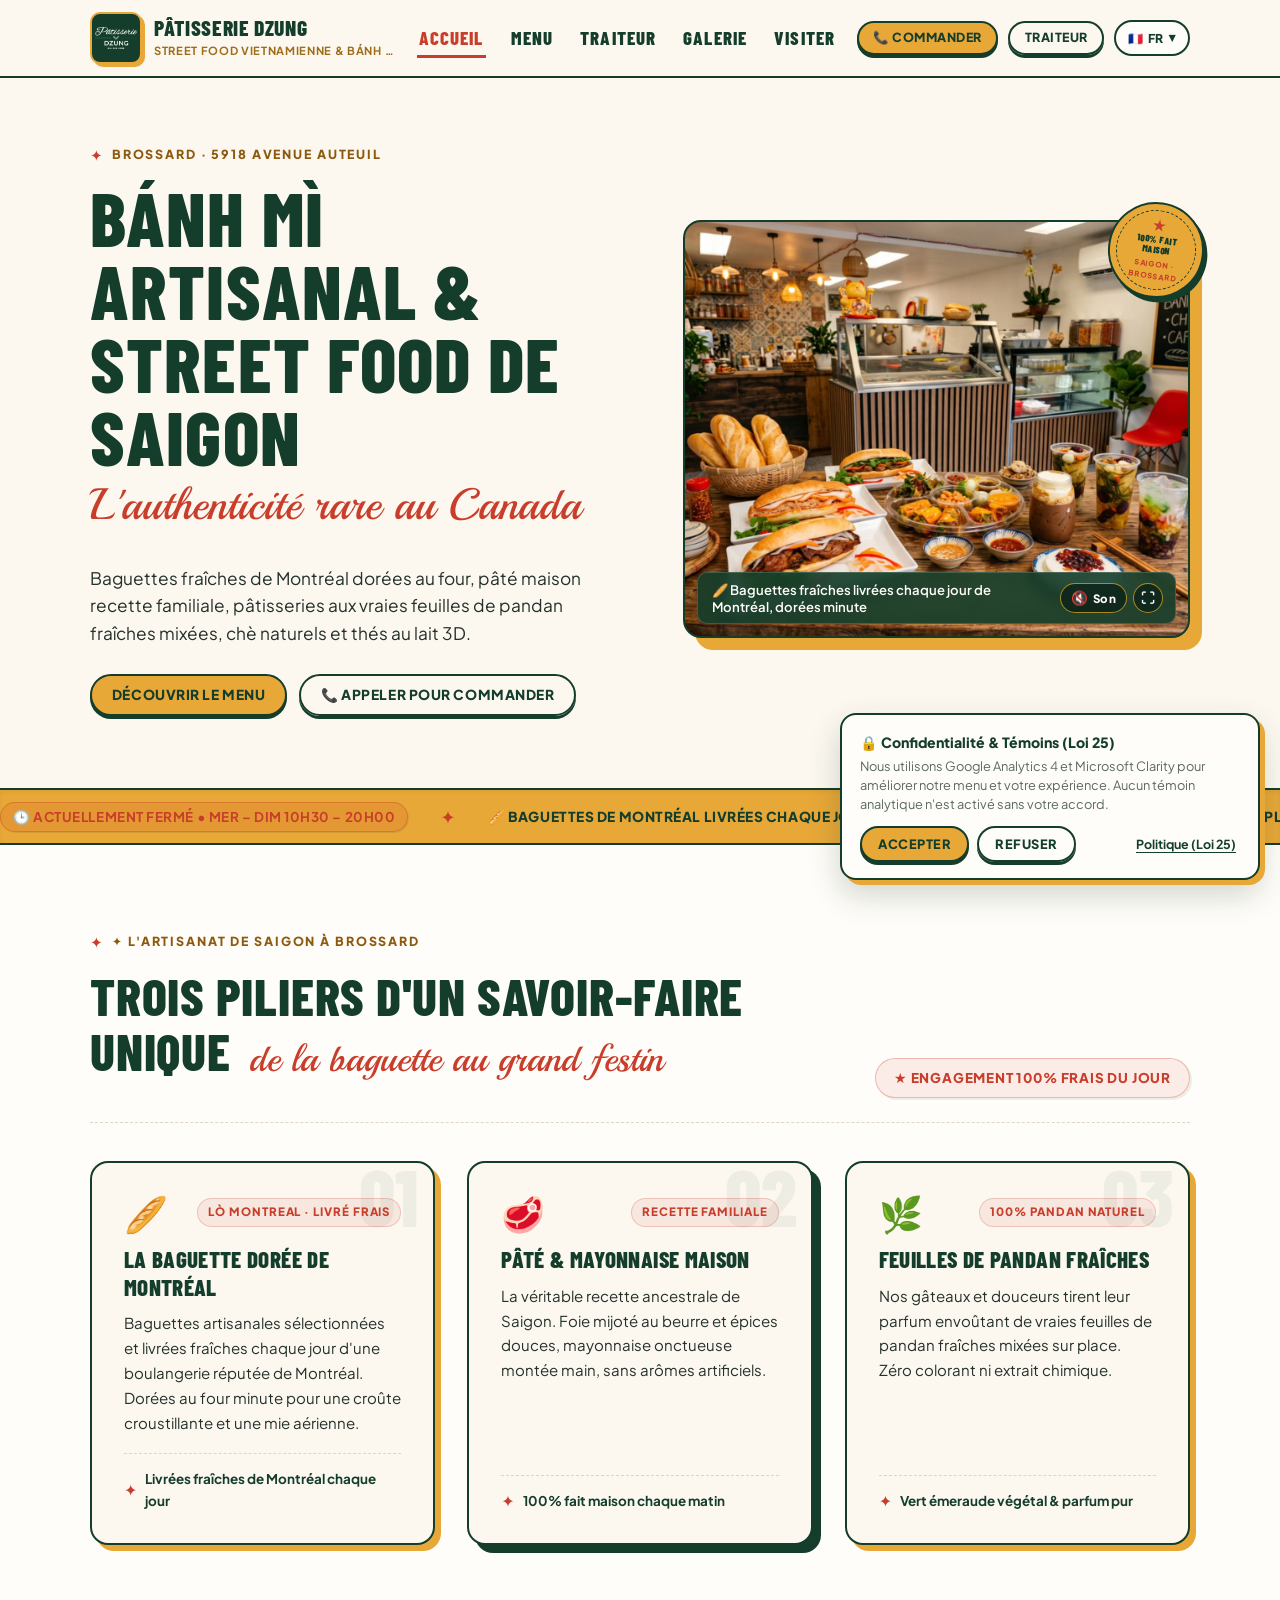
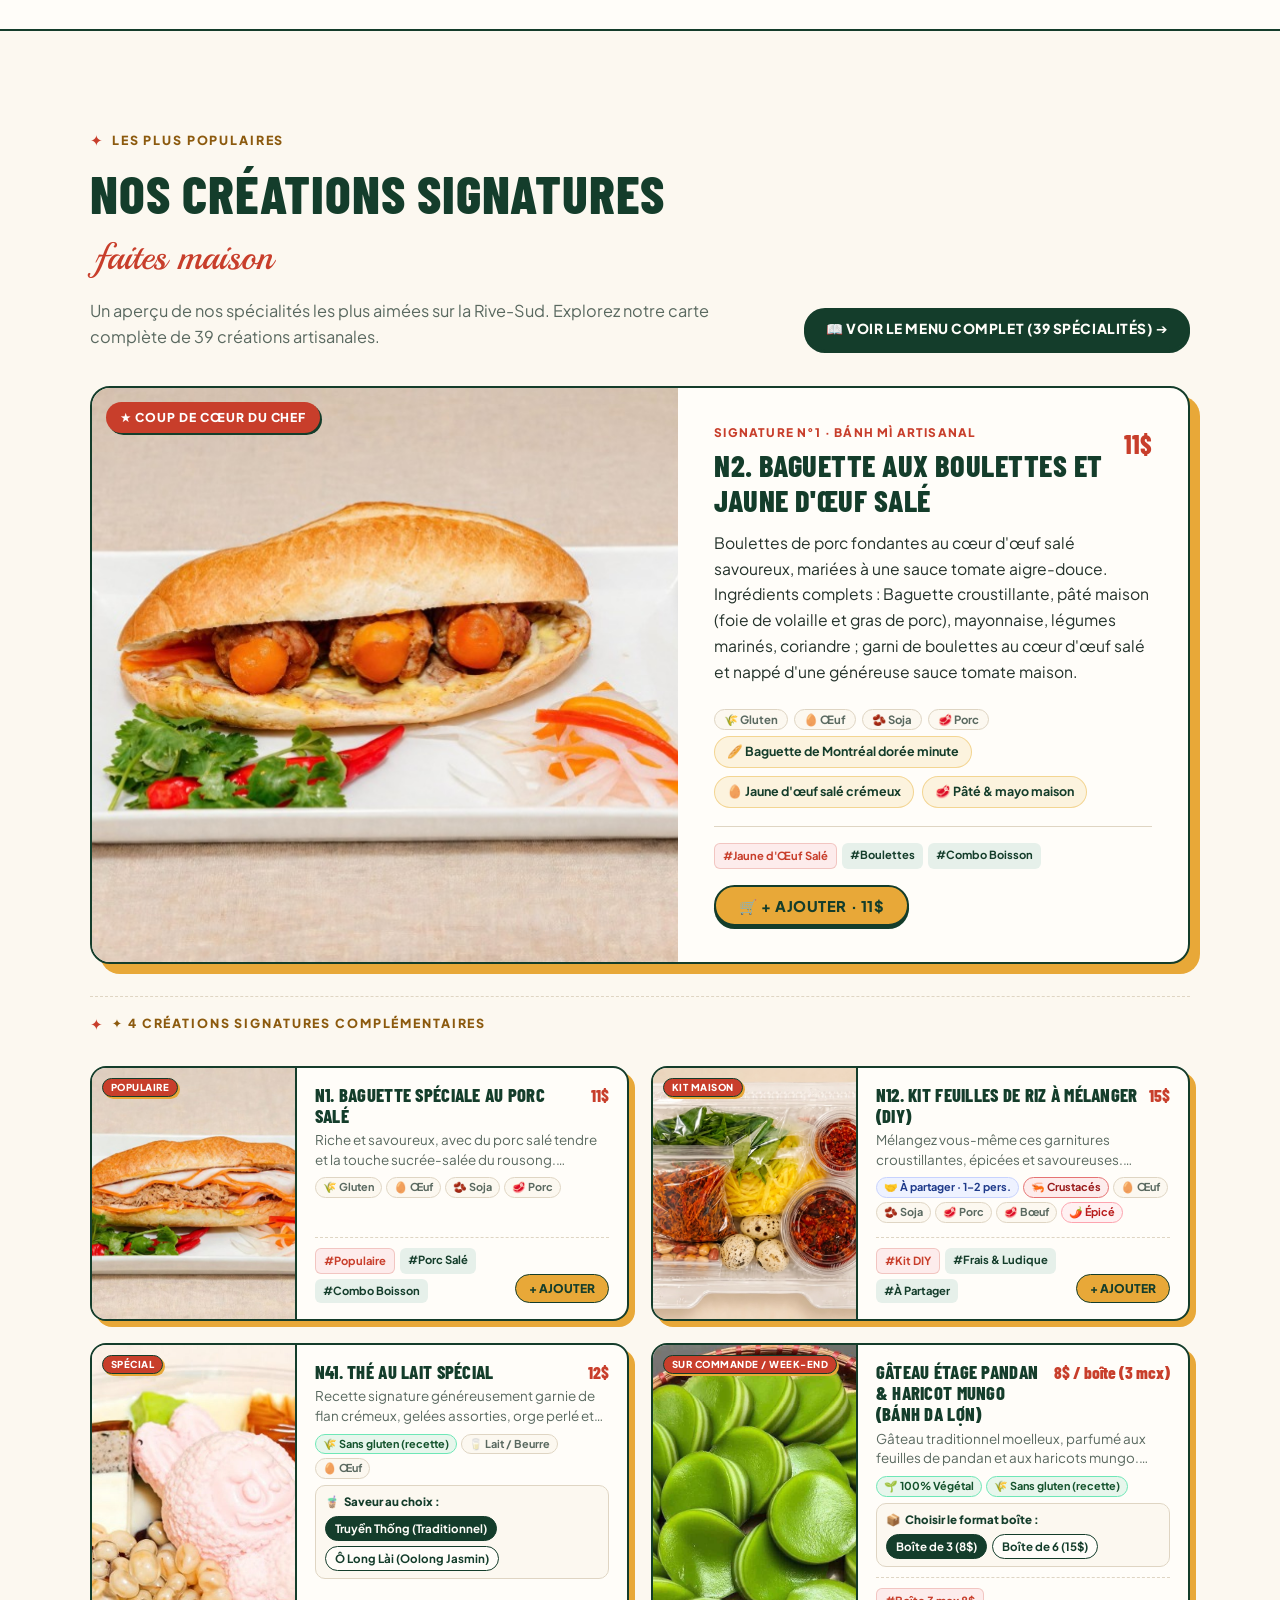
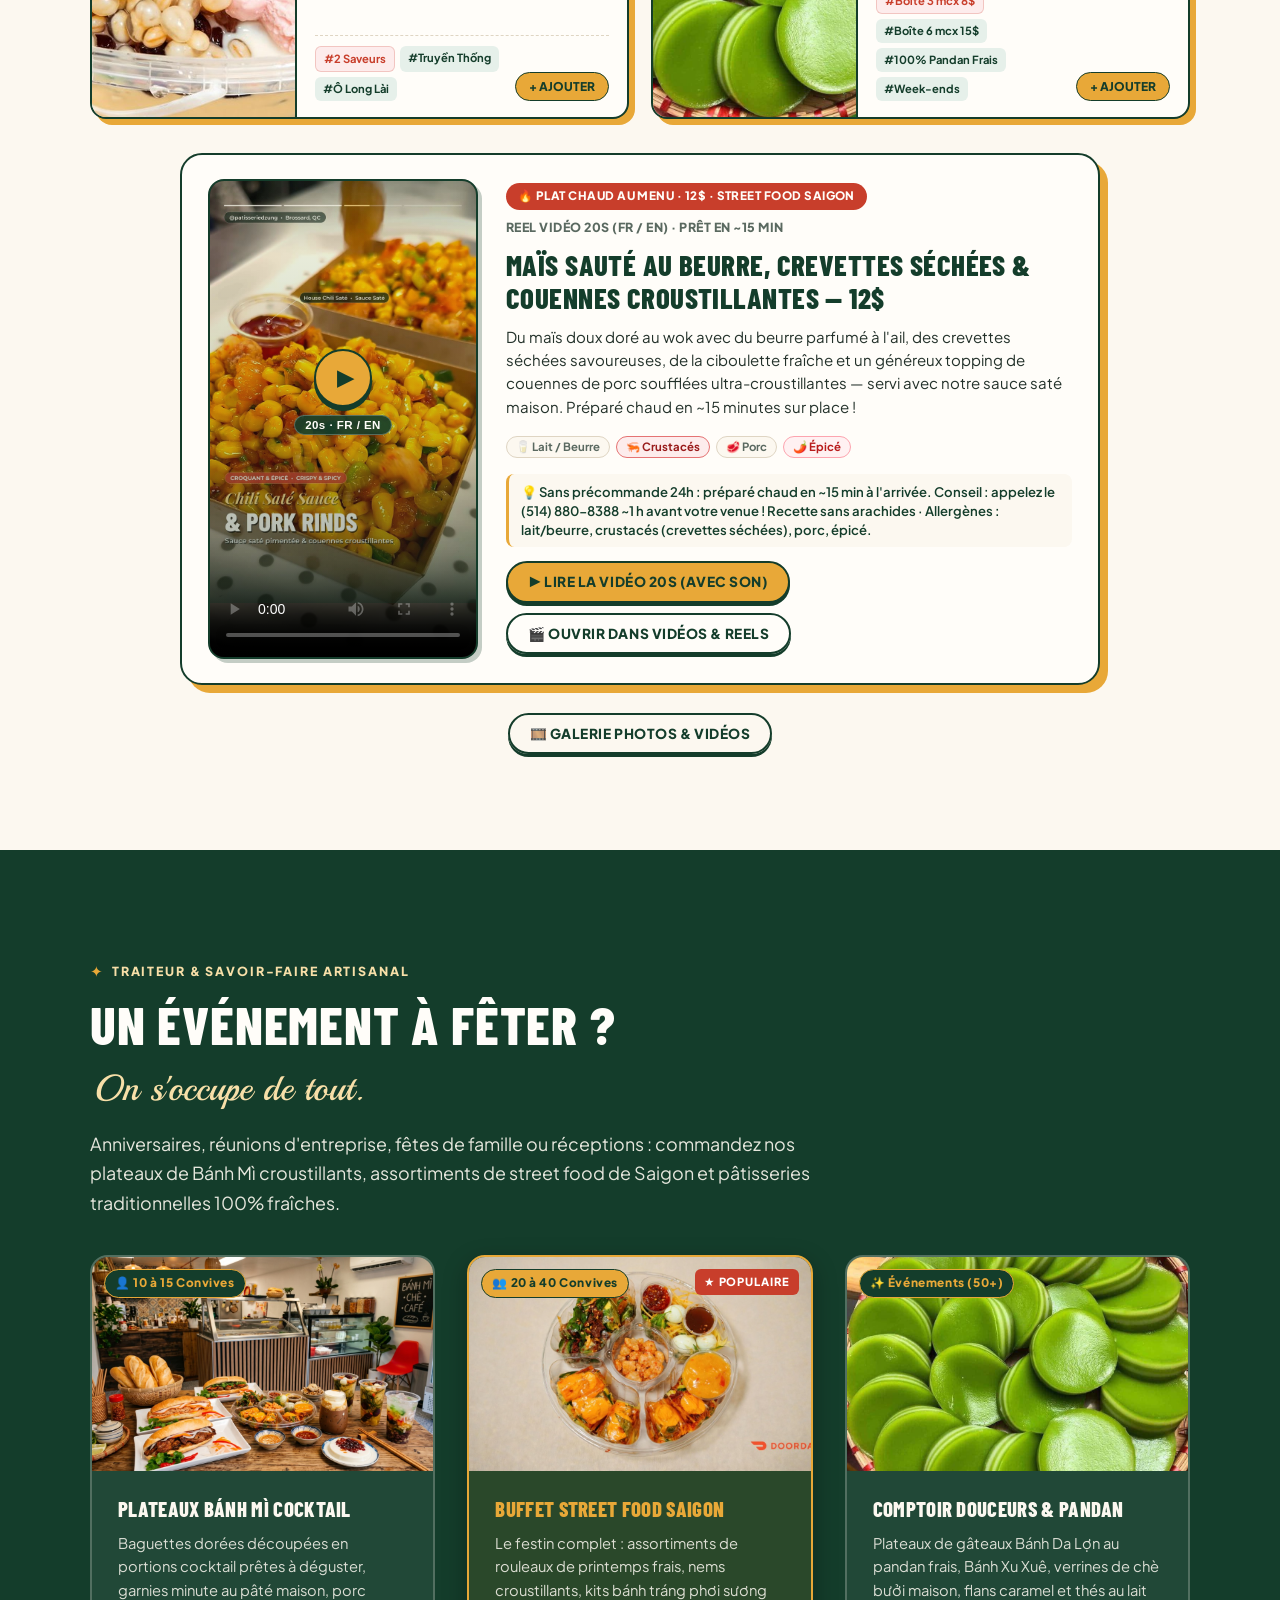
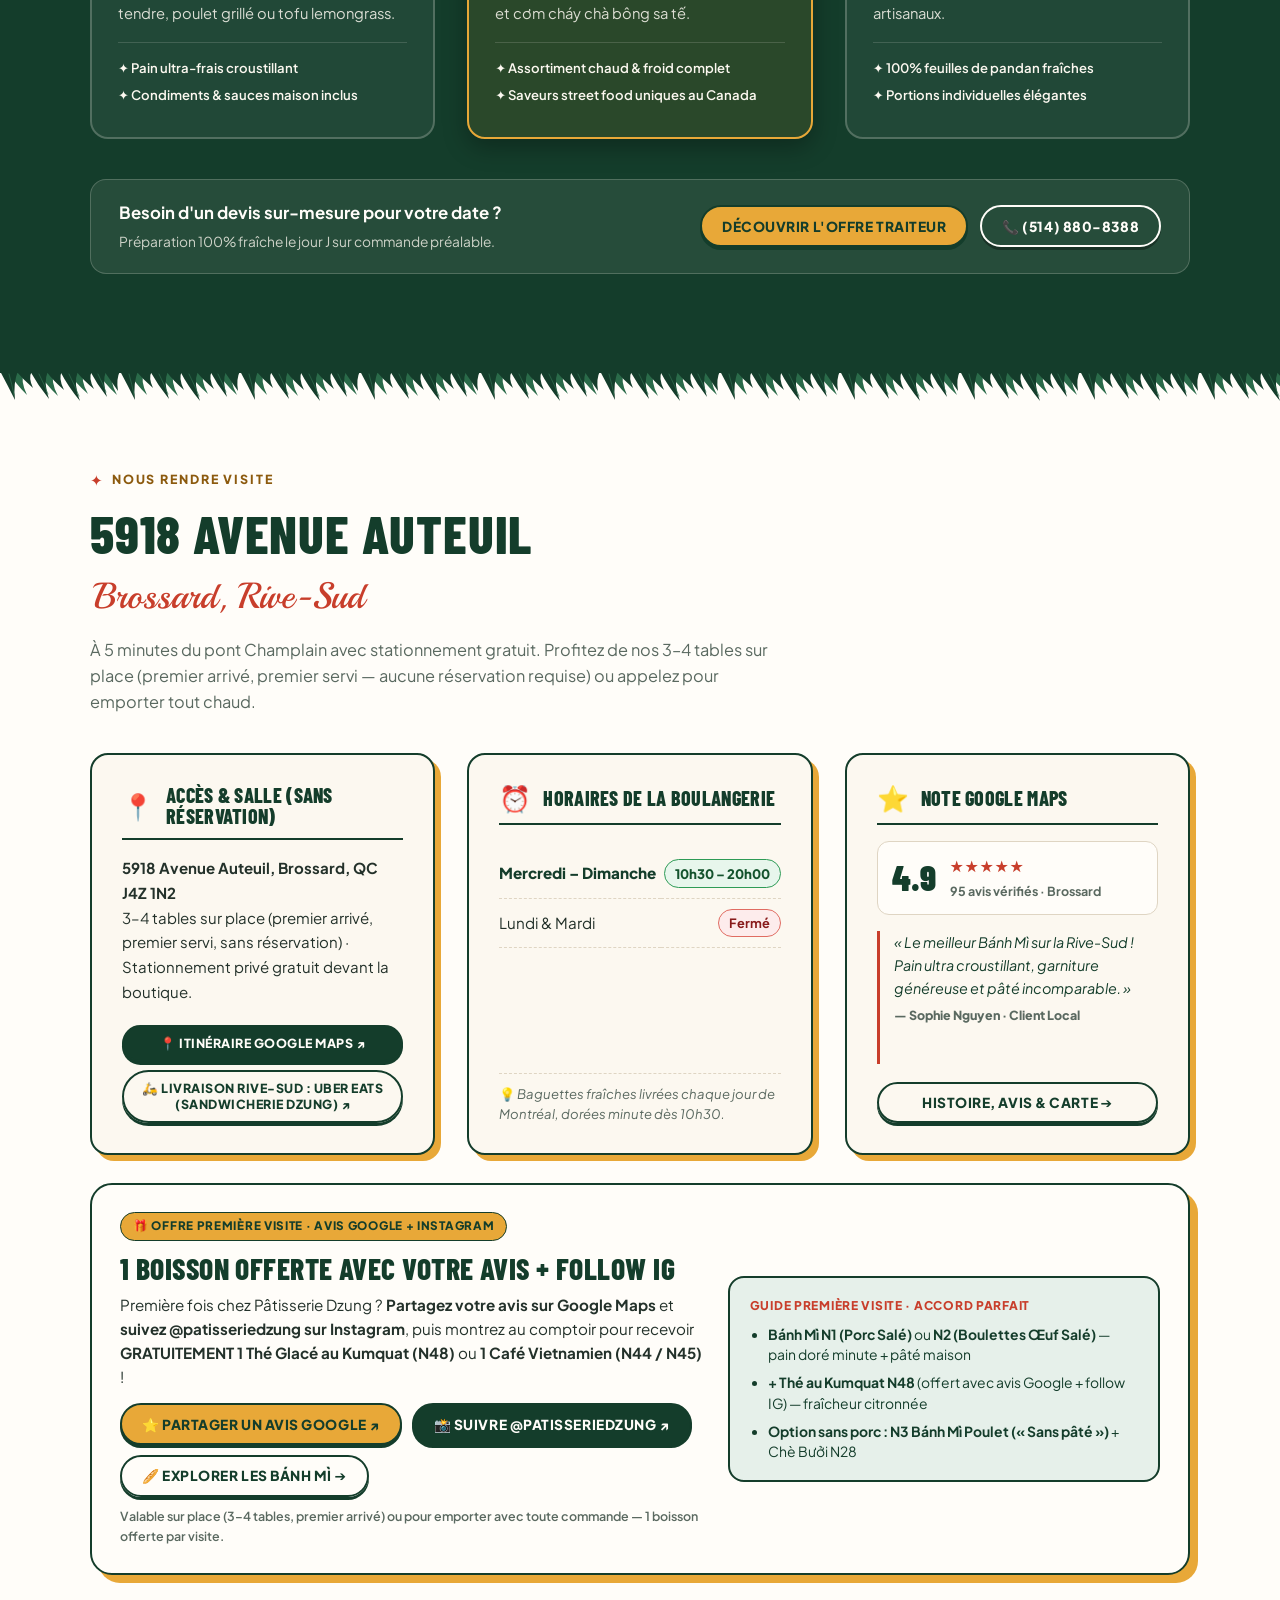
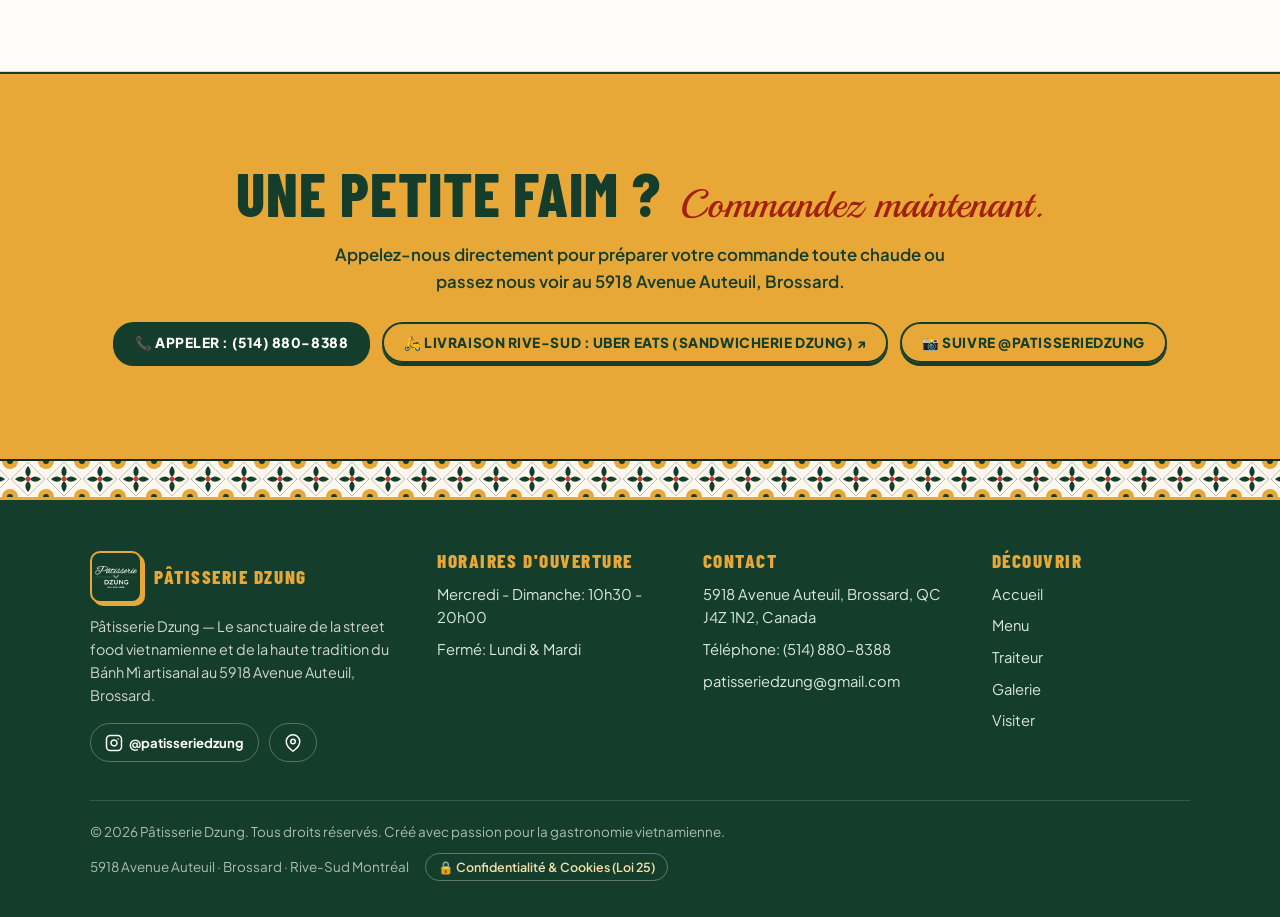
==== commit e51538da: "feat(catering): add 3-tier Saigon-Paris Banquet Set Menu folio (FR/VI/EN/ZH) & fix nav wrap" ====
--- a/index.html
+++ b/index.html
@@ -206,7 +206,7 @@
   </script>
 
   <!-- Stylesheets -->
-  <link rel="stylesheet" href="css/style.css?v=20261127b" />
+  <link rel="stylesheet" href="css/style.css?v=20261127c" />
 </head>
 <body>
 
@@ -899,8 +899,63 @@
         </div>
       </section>
 
+      <!-- BANQUET SET MENUS (3 Curated 5-Course Feasts for 10 Guests — Saigon-Paris Folio) -->
+      <section class="dz-banquet-section" id="catering-banquet-sets" aria-labelledby="banquet-folio-heading">
+        <div class="container">
+          <div class="dz-banquet-folio">
+            <span class="dz-folio-corner is-tl" aria-hidden="true"></span>
+            <span class="dz-folio-corner is-tr" aria-hidden="true"></span>
+            <span class="dz-folio-corner is-bl" aria-hidden="true"></span>
+            <span class="dz-folio-corner is-br" aria-hidden="true"></span>
+
+            <header class="dz-banquet-head">
+              <p class="dz-banquet-eyebrow" data-i18n="banquet_eyebrow">✦ Thực Đơn Tiệc · Tables de 10 Convives</p>
+              <h2 class="dz-banquet-title" id="banquet-folio-heading">
+                <span data-i18n="banquet_title">SET MENU TIỆC — MENUS BANQUET</span>
+                <span class="script-accent dz-banquet-script" data-i18n="banquet_script">5 services complets pour 10 convives</span>
+              </h2>
+              <p class="dz-banquet-subtitle" data-i18n="banquet_subtitle">
+                Menus de réception complets pour 10 personnes · Fêtes de famille, anniversaires, mariages intimes &amp; événements d'entreprise.
+              </p>
+              <div class="dz-banquet-ornament" aria-hidden="true">
+                <span class="dz-ornament-line"></span>
+                <span class="dz-ornament-star">✦</span>
+                <span class="dz-ornament-line"></span>
+              </div>
+            </header>
+
+            <!-- Mobile Tier Switcher (Hidden on Desktop where all 3 tiers sit side-by-side) -->
+            <div class="dz-banquet-mobile-nav">
+              <div class="dz-banquet-tabs" id="banquet-mobile-tabs" role="tablist" aria-label="Set Menu Tiers"></div>
+              <button type="button" class="dz-banquet-compare-btn" id="banquet-compare-toggle" onclick="toggleBanquetMobileCompare()">
+                <span data-i18n="banquet_show_all_mobile">Comparer les 3 Sets en liste ▾</span>
+              </button>
+            </div>
+
+            <!-- 3-Tier Banquet Grid Rendered Dynamically for 4 Languages (FR / VI / EN / ZH) -->
+            <div class="dz-banquet-grid" id="banquet-sets-grid"></div>
+
+            <!-- Heritage Closing Footnote & Direct Phone Quote Concierge Bar -->
+            <footer class="dz-banquet-footer">
+              <p class="dz-banquet-footnote" data-i18n="banquet_footnote">
+                * Tous nos menus sont préparés pour 10 convives · Un menu supérieur peut échanger son dessert contre celui d'un menu inférieur.
+              </p>
+              <p class="dz-banquet-blessing" data-i18n="banquet_blessing">
+                ✦ Au plaisir de vous servir pour vos moments précieux ✦
+              </p>
+              <div class="dz-banquet-quote-bar">
+                <span class="dz-banquet-quote-kicker" data-i18n="banquet_quote_kicker">Devis rapide &amp; personnalisation par téléphone :</span>
+                <a href="tel:+15148808388" class="btn-tactile btn-tactile-gold dz-banquet-quote-btn" data-track="catering_banquet_quote_call" data-i18n="banquet_quote_btn">
+                  📞 Appeler le (514) 880-8388 pour les tarifs
+                </a>
+              </div>
+            </footer>
+          </div>
+        </div>
+      </section>
+
       <!-- 3 Easy Steps Section (Like Little Kirin's Catering Page) -->
-      <section class="lk-section lk-bg-cream" style="padding-bottom: 1.5rem;">
+      <section class="lk-section lk-bg-cream" style="padding-top: 2rem; padding-bottom: 1.5rem;">
         <div class="container">
           <div class="lk-section-head">
             <p class="lk-eyebrow" data-i18n="cat_steps_eyebrow">Comment Ça Marche</p>
@@ -1628,8 +1683,8 @@
   </dialog>
 
   <!-- Scripts: translations -> menu-data -> main -->
-  <script src="js/translations.js?v=20261127"></script>
-  <script src="js/menu-data.js?v=20261120"></script>
-  <script src="js/main.js?v=20261127"></script>
+  <script src="js/translations.js?v=20261127c"></script>
+  <script src="js/menu-data.js?v=20261127c"></script>
+  <script src="js/main.js?v=20261127c"></script>
 </body>
 </html>
--- a/css/style.css
+++ b/css/style.css
@@ -366,7 +366,7 @@
   padding: 0;
   display: flex;
   align-items: center;
-  gap: 24px;
+  gap: clamp(14px, 1.8vw, 24px);
 }
 
 .nav-link {
@@ -377,6 +377,7 @@
   letter-spacing: 0.06em;
   color: var(--ink-pandan);
   padding: 6px 2px;
+  white-space: nowrap;
   border-bottom: 3px solid transparent;
   transition: border-color 0.15s ease, color 0.15s ease;
 }
@@ -6265,3 +6266,623 @@
     transition: none;
   }
 }
+
+/* ==========================================================================
+   BANQUET SET MENUS FOLIO (Saigon-Paris Editorial 3-Tier Banquet Menu)
+   ========================================================================== */
+.dz-banquet-section {
+  padding: 54px 0 34px;
+  background: var(--bg-cream);
+}
+
+.dz-banquet-folio {
+  position: relative;
+  background: var(--bg-paper);
+  border: 2px solid var(--ink-pandan);
+  border-radius: 22px;
+  padding: clamp(26px, 4vw, 48px) clamp(18px, 3.6vw, 44px) clamp(24px, 3.4vw, 38px);
+  box-shadow: 10px 10px 0 var(--gold-crust);
+}
+
+/* Refined heritage L-corner brackets echoing printed Saigon banquet invitations */
+.dz-folio-corner {
+  position: absolute;
+  width: 22px;
+  height: 22px;
+  pointer-events: none;
+  border-color: var(--gold-crust);
+  border-style: solid;
+  border-width: 0;
+}
+
+.dz-folio-corner.is-tl {
+  top: 12px;
+  left: 12px;
+  border-top-width: 2.5px;
+  border-left-width: 2.5px;
+  border-top-left-radius: 6px;
+}
+
+.dz-folio-corner.is-tr {
+  top: 12px;
+  right: 12px;
+  border-top-width: 2.5px;
+  border-right-width: 2.5px;
+  border-top-right-radius: 6px;
+}
+
+.dz-folio-corner.is-bl {
+  bottom: 12px;
+  left: 12px;
+  border-bottom-width: 2.5px;
+  border-left-width: 2.5px;
+  border-bottom-left-radius: 6px;
+}
+
+.dz-folio-corner.is-br {
+  bottom: 12px;
+  right: 12px;
+  border-bottom-width: 2.5px;
+  border-right-width: 2.5px;
+  border-bottom-right-radius: 6px;
+}
+
+.dz-banquet-head {
+  text-align: center;
+  max-width: 740px;
+  margin: 0 auto 30px;
+}
+
+.dz-banquet-eyebrow {
+  margin: 0 0 6px;
+  font-family: var(--font-body);
+  font-size: 0.76rem;
+  font-weight: 800;
+  letter-spacing: 0.14em;
+  text-transform: uppercase;
+  color: var(--red-chili);
+  text-wrap: balance;
+}
+
+.dz-banquet-title {
+  margin: 0 0 10px;
+  display: flex;
+  flex-direction: column;
+  align-items: center;
+  gap: 2px;
+  font-family: var(--font-display);
+  font-size: clamp(2.15rem, 4.4vw, 3.25rem);
+  font-weight: 800;
+  letter-spacing: 0.04em;
+  line-height: 1.02;
+  color: #8E2219;
+}
+
+.dz-banquet-script {
+  font-size: clamp(1.35rem, 2.4vw, 1.8rem);
+  color: var(--ink-pandan);
+  font-weight: 400;
+  letter-spacing: 0;
+  text-transform: none;
+}
+
+.dz-banquet-subtitle {
+  margin: 0 auto;
+  max-width: 62ch;
+  font-size: 0.94rem;
+  font-weight: 500;
+  color: var(--text-muted);
+  line-height: 1.55;
+  text-wrap: balance;
+}
+
+.dz-banquet-ornament {
+  display: flex;
+  align-items: center;
+  justify-content: center;
+  gap: 12px;
+  margin-top: 18px;
+}
+
+.dz-ornament-line {
+  width: clamp(56px, 12vw, 110px);
+  height: 1.5px;
+  background: linear-gradient(90deg, transparent, var(--gold-crust), transparent);
+}
+
+.dz-ornament-star {
+  color: var(--gold-crust);
+  font-size: 0.95rem;
+  line-height: 1;
+}
+
+/* Mobile-only Tier Switcher (Desktop shows all 3 tiers side-by-side) */
+.dz-banquet-mobile-nav {
+  display: none;
+  flex-direction: column;
+  align-items: stretch;
+  gap: 10px;
+  margin-bottom: 18px;
+}
+
+.dz-banquet-tabs {
+  display: grid;
+  grid-template-columns: repeat(3, minmax(0, 1fr));
+  gap: 8px;
+}
+
+.dz-banquet-tab-btn {
+  position: relative;
+  display: flex;
+  flex-direction: column;
+  align-items: center;
+  justify-content: center;
+  gap: 2px;
+  min-height: 54px;
+  padding: 8px 6px 10px;
+  border-radius: 14px;
+  border: 2px solid var(--ink-pandan);
+  background: var(--bg-cream);
+  color: var(--ink-pandan);
+  cursor: pointer;
+  transition: background-color 0.16s ease, color 0.16s ease, box-shadow 0.16s ease;
+}
+
+.dz-banquet-tab-code {
+  font-family: var(--font-body);
+  font-size: 0.62rem;
+  font-weight: 800;
+  letter-spacing: 0.1em;
+  text-transform: uppercase;
+  opacity: 0.72;
+}
+
+.dz-banquet-tab-name {
+  font-family: var(--font-display);
+  font-size: 0.95rem;
+  font-weight: 800;
+  letter-spacing: 0.03em;
+  text-transform: uppercase;
+  line-height: 1.05;
+  text-align: center;
+}
+
+.dz-banquet-tab-btn[aria-selected="true"] {
+  background: var(--ink-pandan);
+  color: var(--bg-paper);
+  box-shadow: 3px 3px 0 var(--gold-crust);
+}
+
+.dz-banquet-tab-btn[aria-selected="true"] .dz-banquet-tab-code {
+  color: var(--gold-soft);
+  opacity: 1;
+}
+
+/* Non-color active indicator (WCAG 1.4.1) */
+.dz-banquet-tab-btn[aria-selected="true"]::after {
+  content: "";
+  position: absolute;
+  inset-inline: 16px;
+  inset-block-end: 4px;
+  border-block-end: 2.5px solid var(--gold-crust);
+  border-radius: 2px;
+}
+
+.dz-banquet-tab-btn.is-prestige[aria-selected="true"] {
+  border-color: var(--gold-crust);
+  box-shadow: 3px 3px 0 var(--red-chili);
+}
+
+.dz-banquet-compare-btn {
+  align-self: center;
+  min-height: 44px;
+  padding: 6px 16px;
+  border-radius: var(--radius-pill);
+  border: 1.5px dashed var(--ink-pandan);
+  background: transparent;
+  color: var(--ink-pandan);
+  font-family: var(--font-body);
+  font-size: 0.78rem;
+  font-weight: 800;
+  cursor: pointer;
+}
+
+/* 3-Column Architectural Banquet Grid */
+.dz-banquet-grid {
+  display: grid;
+  grid-template-columns: repeat(3, minmax(0, 1fr));
+  gap: 22px;
+  align-items: stretch;
+}
+
+.dz-banquet-card {
+  position: relative;
+  display: flex;
+  flex-direction: column;
+  background: var(--bg-cream);
+  border: 2px solid var(--ink-pandan);
+  border-radius: 18px;
+  padding: 24px 22px 20px;
+  box-shadow: 6px 6px 0 var(--line-warm);
+  transition: transform 0.2s ease, box-shadow 0.2s ease;
+}
+
+.dz-banquet-card:hover {
+  transform: translateY(-3px);
+}
+
+.dz-banquet-card.is-featured {
+  background: linear-gradient(180deg, #FFFDF8 0%, #FDF4DC 100%);
+  border: 2.5px solid var(--ink-pandan);
+  box-shadow: 8px 8px 0 var(--gold-crust);
+  transform: translateY(-6px);
+}
+
+.dz-banquet-card.is-featured:hover {
+  transform: translateY(-9px);
+}
+
+.dz-banquet-card.is-prestige {
+  background: linear-gradient(168deg, #164430 0%, #0D291D 100%);
+  color: var(--bg-cream);
+  border: 2.5px solid var(--gold-crust);
+  box-shadow: 8px 8px 0 var(--red-chili);
+}
+
+.dz-banquet-card-top {
+  text-align: center;
+  padding-bottom: 16px;
+  margin-bottom: 16px;
+  border-bottom: 2px solid #8E2219;
+}
+
+.dz-banquet-card.is-prestige .dz-banquet-card-top {
+  border-bottom-color: var(--gold-crust);
+}
+
+.dz-banquet-ribbon {
+  display: inline-block;
+  margin-bottom: 10px;
+  padding: 4px 12px;
+  border-radius: var(--radius-pill);
+  border: 1.5px solid var(--ink-pandan);
+  background: var(--bg-paper);
+  color: var(--ink-pandan);
+  font-family: var(--font-body);
+  font-size: 0.68rem;
+  font-weight: 800;
+  letter-spacing: 0.08em;
+  text-transform: uppercase;
+}
+
+.dz-banquet-card.is-featured .dz-banquet-ribbon {
+  background: var(--gold-crust);
+  color: var(--ink-pandan);
+  box-shadow: 2px 2px 0 var(--ink-pandan);
+}
+
+.dz-banquet-card.is-prestige .dz-banquet-ribbon {
+  background: rgba(232, 168, 56, 0.16);
+  border-color: var(--gold-crust);
+  color: var(--gold-soft);
+}
+
+.dz-banquet-code {
+  display: block;
+  font-family: var(--font-body);
+  font-size: 0.72rem;
+  font-weight: 800;
+  letter-spacing: 0.22em;
+  text-transform: uppercase;
+  color: var(--text-muted);
+  margin-bottom: 4px;
+}
+
+.dz-banquet-card.is-prestige .dz-banquet-code {
+  color: var(--gold-soft);
+}
+
+.dz-banquet-name {
+  margin: 0 0 4px;
+  font-family: var(--font-display);
+  font-size: 1.9rem;
+  font-weight: 800;
+  letter-spacing: 0.04em;
+  line-height: 1.05;
+  color: #8E2219;
+  text-transform: uppercase;
+}
+
+.dz-banquet-card.is-prestige .dz-banquet-name {
+  color: var(--gold-crust);
+}
+
+.dz-banquet-meaning {
+  margin: 0 0 6px;
+  font-family: var(--font-body);
+  font-size: 0.8rem;
+  font-weight: 700;
+  color: var(--ink-pandan);
+}
+
+.dz-banquet-card.is-prestige .dz-banquet-meaning {
+  color: rgba(252, 248, 240, 0.9);
+}
+
+.dz-banquet-serves {
+  display: inline-block;
+  font-family: var(--font-body);
+  font-size: 0.74rem;
+  font-weight: 600;
+  color: var(--text-muted);
+}
+
+.dz-banquet-card.is-prestige .dz-banquet-serves {
+  color: rgba(247, 223, 168, 0.82);
+}
+
+/* 5-Course Structured Progression List */
+.dz-banquet-courses {
+  list-style: none;
+  margin: 0;
+  padding: 0;
+  display: flex;
+  flex-direction: column;
+  gap: 12px;
+  flex: 1;
+}
+
+.dz-banquet-course {
+  padding-bottom: 11px;
+  border-bottom: 1px dashed var(--line-warm);
+}
+
+.dz-banquet-course:last-child {
+  border-bottom: none;
+  padding-bottom: 0;
+}
+
+.dz-banquet-card.is-prestige .dz-banquet-course {
+  border-bottom-color: rgba(232, 168, 56, 0.28);
+}
+
+.dz-course-head {
+  display: flex;
+  align-items: center;
+  gap: 6px;
+  margin-bottom: 6px;
+}
+
+.dz-course-label {
+  font-family: var(--font-body);
+  font-size: 0.7rem;
+  font-weight: 800;
+  letter-spacing: 0.1em;
+  text-transform: uppercase;
+  color: #8E2219;
+}
+
+.dz-banquet-card.is-prestige .dz-course-label {
+  color: var(--gold-crust);
+}
+
+.dz-course-badge {
+  font-family: var(--font-body);
+  font-size: 0.65rem;
+  font-weight: 800;
+  padding: 1px 7px;
+  border-radius: var(--radius-pill);
+  background: rgba(20, 61, 43, 0.08);
+  color: var(--ink-pandan);
+}
+
+.dz-banquet-card.is-prestige .dz-course-badge {
+  background: rgba(232, 168, 56, 0.2);
+  color: var(--gold-soft);
+}
+
+.dz-course-items {
+  list-style: none;
+  margin: 0;
+  padding: 0;
+  display: flex;
+  flex-direction: column;
+  gap: 5px;
+}
+
+.dz-course-item {
+  display: flex;
+  align-items: flex-start;
+  gap: 8px;
+}
+
+.dz-course-diamond {
+  flex: none;
+  font-size: 0.56rem;
+  line-height: 1;
+  margin-top: 6px;
+  color: var(--gold-crust);
+}
+
+.dz-course-item-copy {
+  display: flex;
+  flex-direction: column;
+  gap: 1px;
+  min-width: 0;
+}
+
+.dz-course-dish {
+  font-family: var(--font-body);
+  font-size: 0.9rem;
+  font-weight: 700;
+  line-height: 1.38;
+  color: var(--ink-pandan);
+}
+
+.dz-banquet-card.is-prestige .dz-course-dish {
+  color: #FCF8F0;
+}
+
+.dz-course-note {
+  font-family: var(--font-body);
+  font-size: 0.78rem;
+  font-style: italic;
+  line-height: 1.38;
+  color: var(--text-muted);
+}
+
+.dz-banquet-card.is-prestige .dz-course-note {
+  color: rgba(247, 223, 168, 0.84);
+}
+
+/* Price-on-Request Card Footer */
+.dz-banquet-card-foot {
+  margin-top: 18px;
+  padding-top: 14px;
+  border-top: 1.5px solid var(--line-warm);
+  display: flex;
+  flex-direction: column;
+  gap: 10px;
+}
+
+.dz-banquet-card.is-prestige .dz-banquet-card-foot {
+  border-top-color: rgba(232, 168, 56, 0.35);
+}
+
+.dz-banquet-price-hint {
+  margin: 0;
+  text-align: center;
+  font-family: var(--font-body);
+  font-size: 0.74rem;
+  font-weight: 700;
+  color: var(--text-muted);
+}
+
+.dz-banquet-card.is-prestige .dz-banquet-price-hint {
+  color: var(--gold-soft);
+}
+
+.dz-banquet-call-cta {
+  width: 100%;
+  min-height: 46px;
+  font-size: 0.78rem;
+  padding: 0.72em 0.9em;
+  text-align: center;
+  justify-content: center;
+}
+
+/* Closing Editorial Policy Plaque + Direct Phone Concierge */
+.dz-banquet-footer {
+  margin-top: 28px;
+  padding-top: 20px;
+  border-top: 1.5px dashed var(--line-warm);
+  text-align: center;
+  display: flex;
+  flex-direction: column;
+  align-items: center;
+  gap: 8px;
+}
+
+.dz-banquet-footnote {
+  margin: 0;
+  font-size: 0.86rem;
+  font-style: italic;
+  font-weight: 600;
+  color: var(--ink-body);
+  text-wrap: balance;
+}
+
+.dz-banquet-blessing {
+  margin: 0 0 6px;
+  font-family: var(--font-body);
+  font-size: 0.78rem;
+  font-weight: 800;
+  letter-spacing: 0.08em;
+  text-transform: uppercase;
+  color: #8E2219;
+}
+
+.dz-banquet-quote-bar {
+  display: flex;
+  flex-wrap: wrap;
+  align-items: center;
+  justify-content: center;
+  gap: 12px 16px;
+  width: 100%;
+  max-width: 780px;
+  margin-top: 6px;
+  padding: 14px 18px;
+  border-radius: 16px;
+  border: 2px solid var(--ink-pandan);
+  background: var(--mint-soft);
+}
+
+.dz-banquet-quote-kicker {
+  font-family: var(--font-body);
+  font-size: 0.84rem;
+  font-weight: 700;
+  color: var(--ink-pandan);
+}
+
+.dz-banquet-quote-btn {
+  min-height: 44px;
+  font-size: 0.8rem;
+  padding: 0.68em 1.25em;
+}
+
+@media (max-width: 960px) {
+  .dz-banquet-section {
+    padding: 40px 0 24px;
+  }
+
+  .dz-banquet-folio {
+    box-shadow: 6px 6px 0 var(--gold-crust);
+  }
+
+  .dz-banquet-mobile-nav {
+    display: flex;
+  }
+
+  .dz-banquet-grid {
+    grid-template-columns: 1fr;
+    gap: 18px;
+  }
+
+  .dz-banquet-card.is-featured {
+    transform: none;
+  }
+
+  .dz-banquet-card:hover,
+  .dz-banquet-card.is-featured:hover {
+    transform: none;
+  }
+
+  .dz-banquet-grid:not(.is-show-all) .dz-banquet-card:not(.is-mobile-active) {
+    display: none;
+  }
+}
+
+@media (max-width: 600px) {
+  .dz-banquet-folio {
+    padding: 22px 14px 20px;
+    border-radius: 18px;
+  }
+
+  .dz-folio-corner {
+    width: 16px;
+    height: 16px;
+  }
+
+  .dz-banquet-card {
+    padding: 20px 16px 18px;
+  }
+
+  .dz-banquet-tab-name {
+    font-size: 0.84rem;
+  }
+
+  .dz-banquet-quote-btn {
+    width: 100%;
+    justify-content: center;
+  }
+}
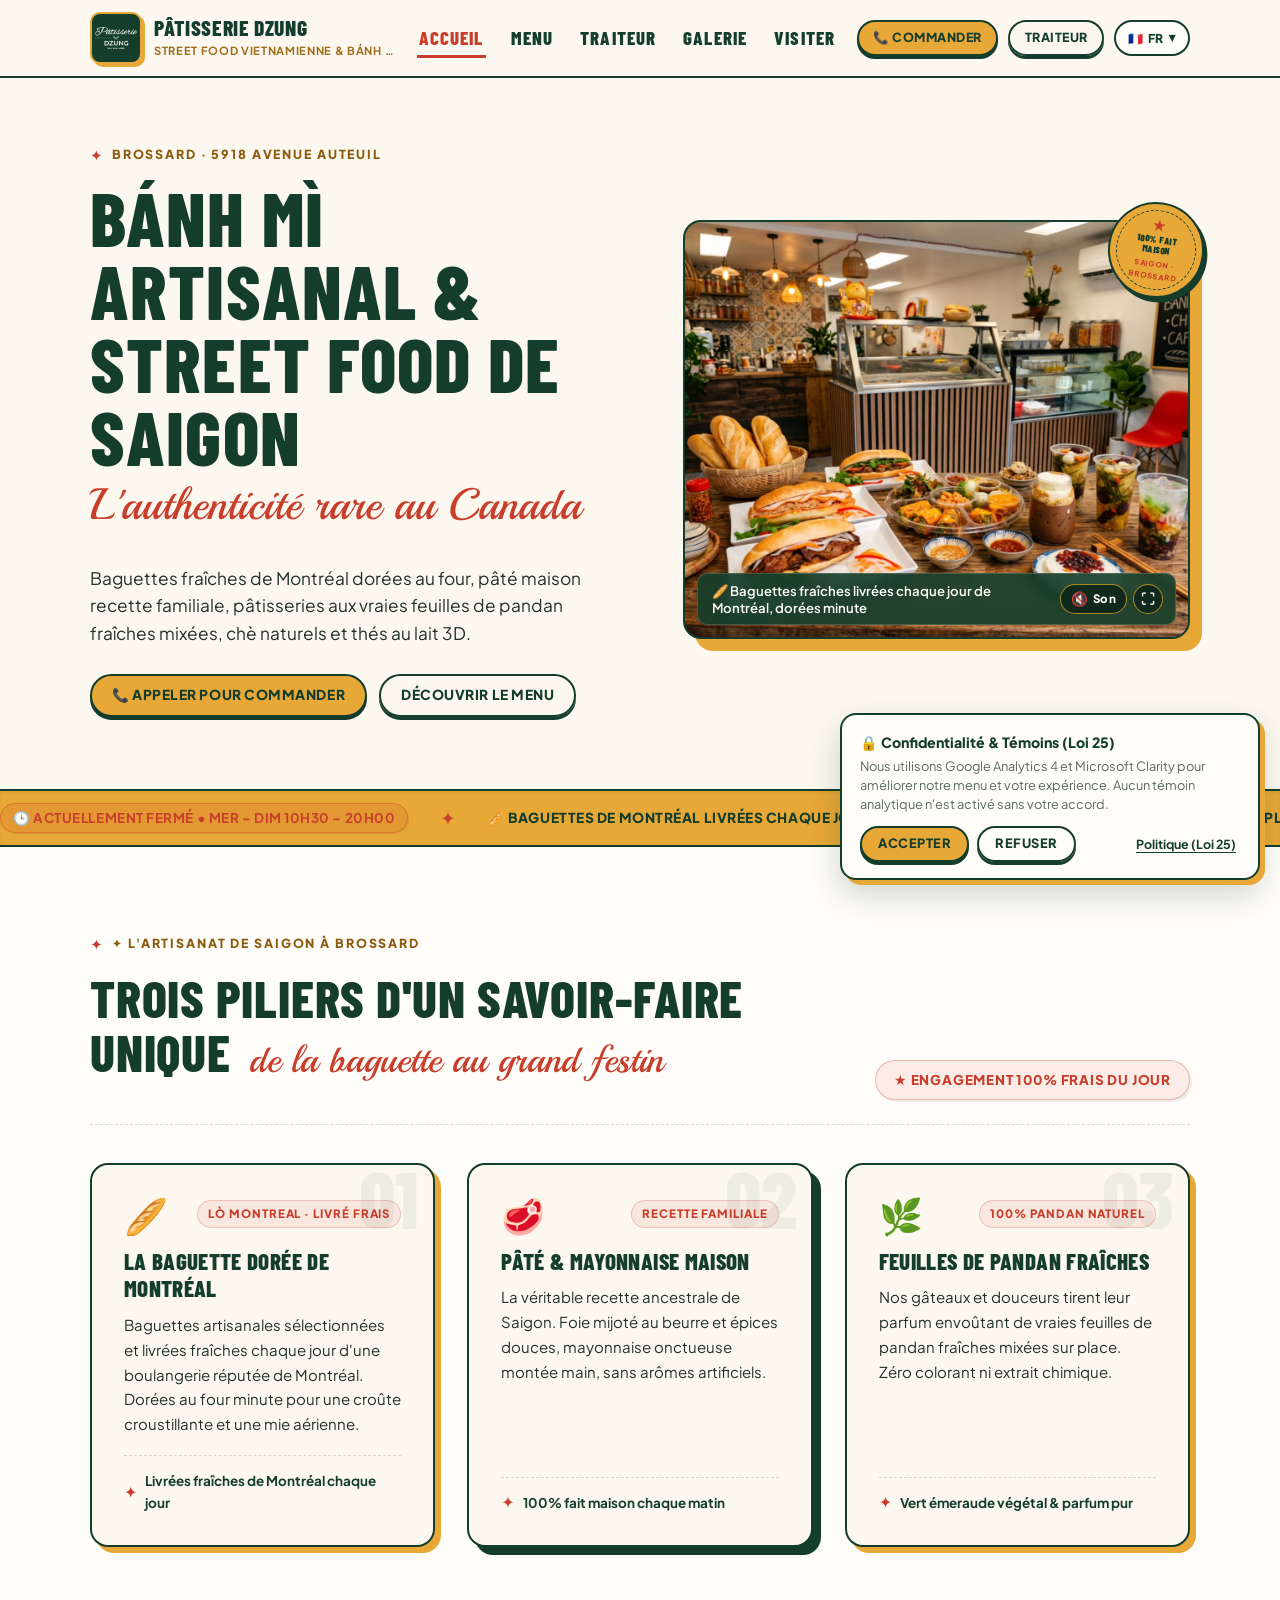
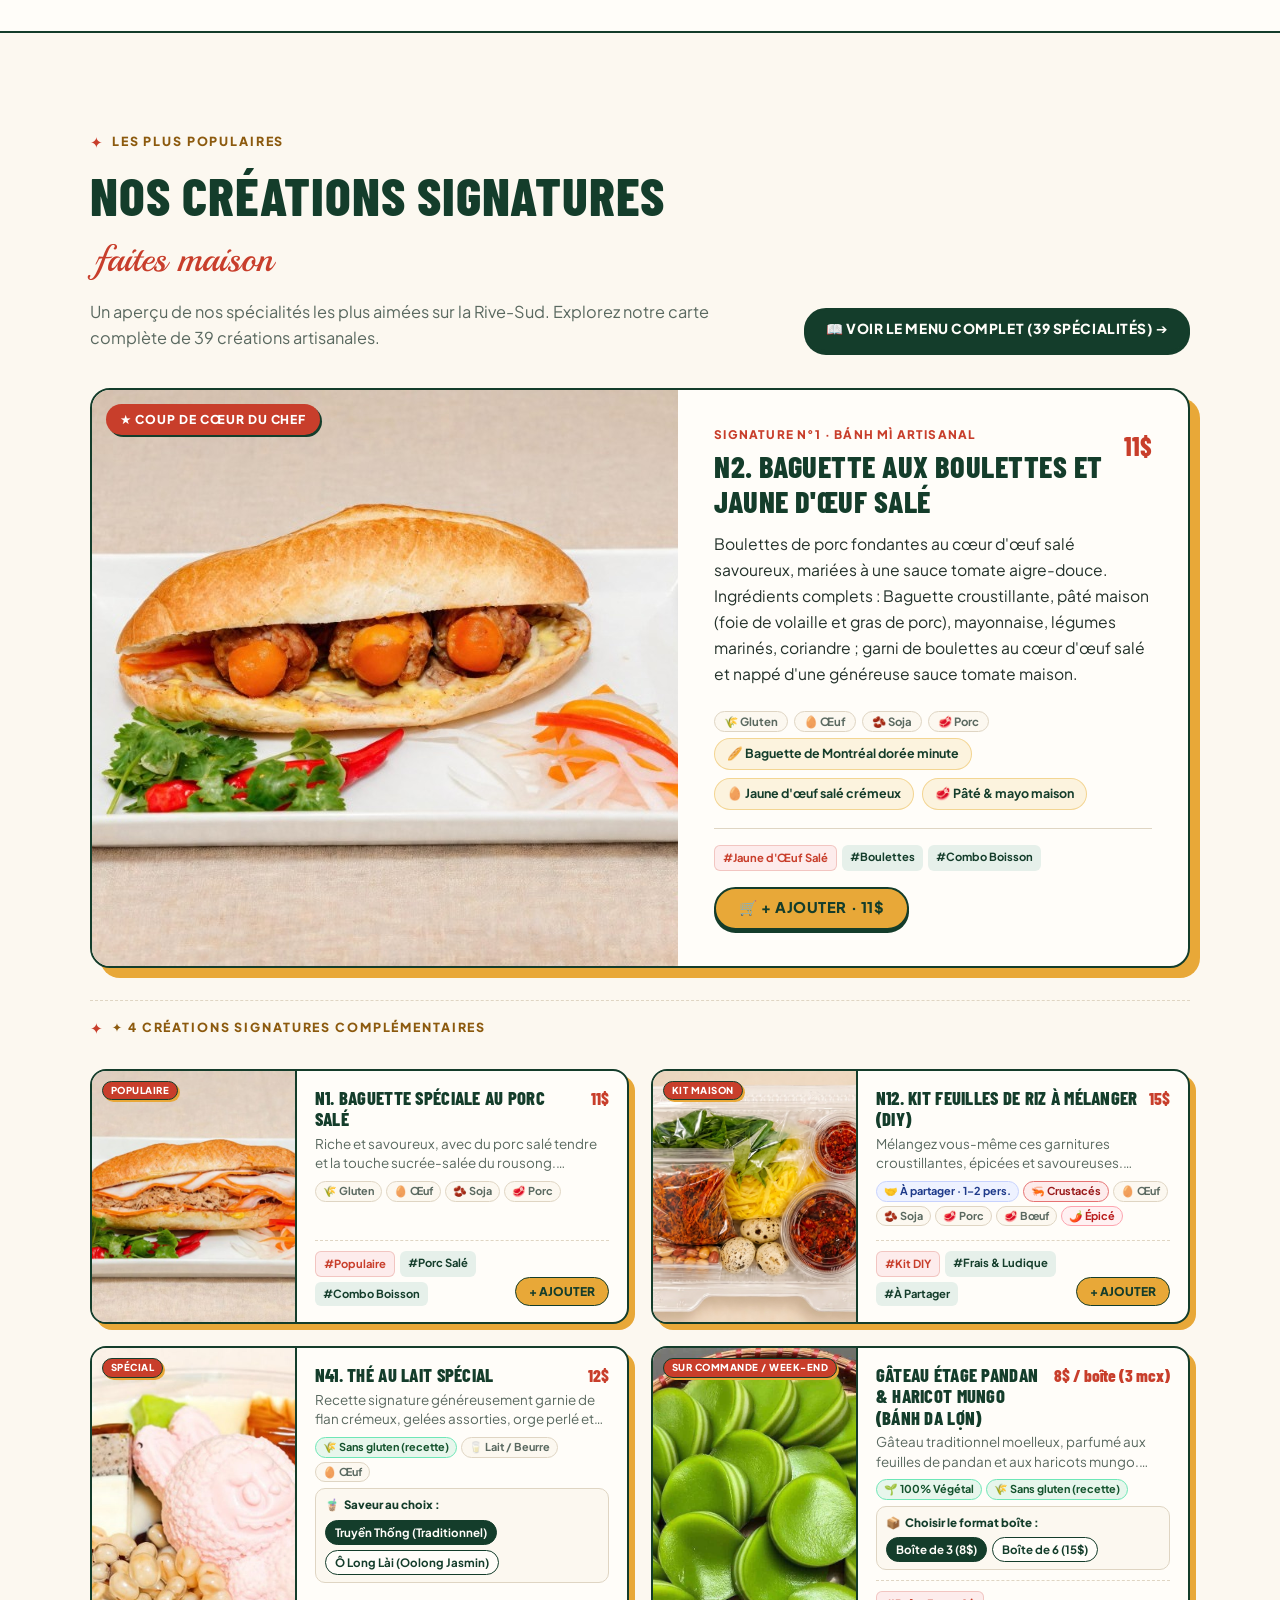
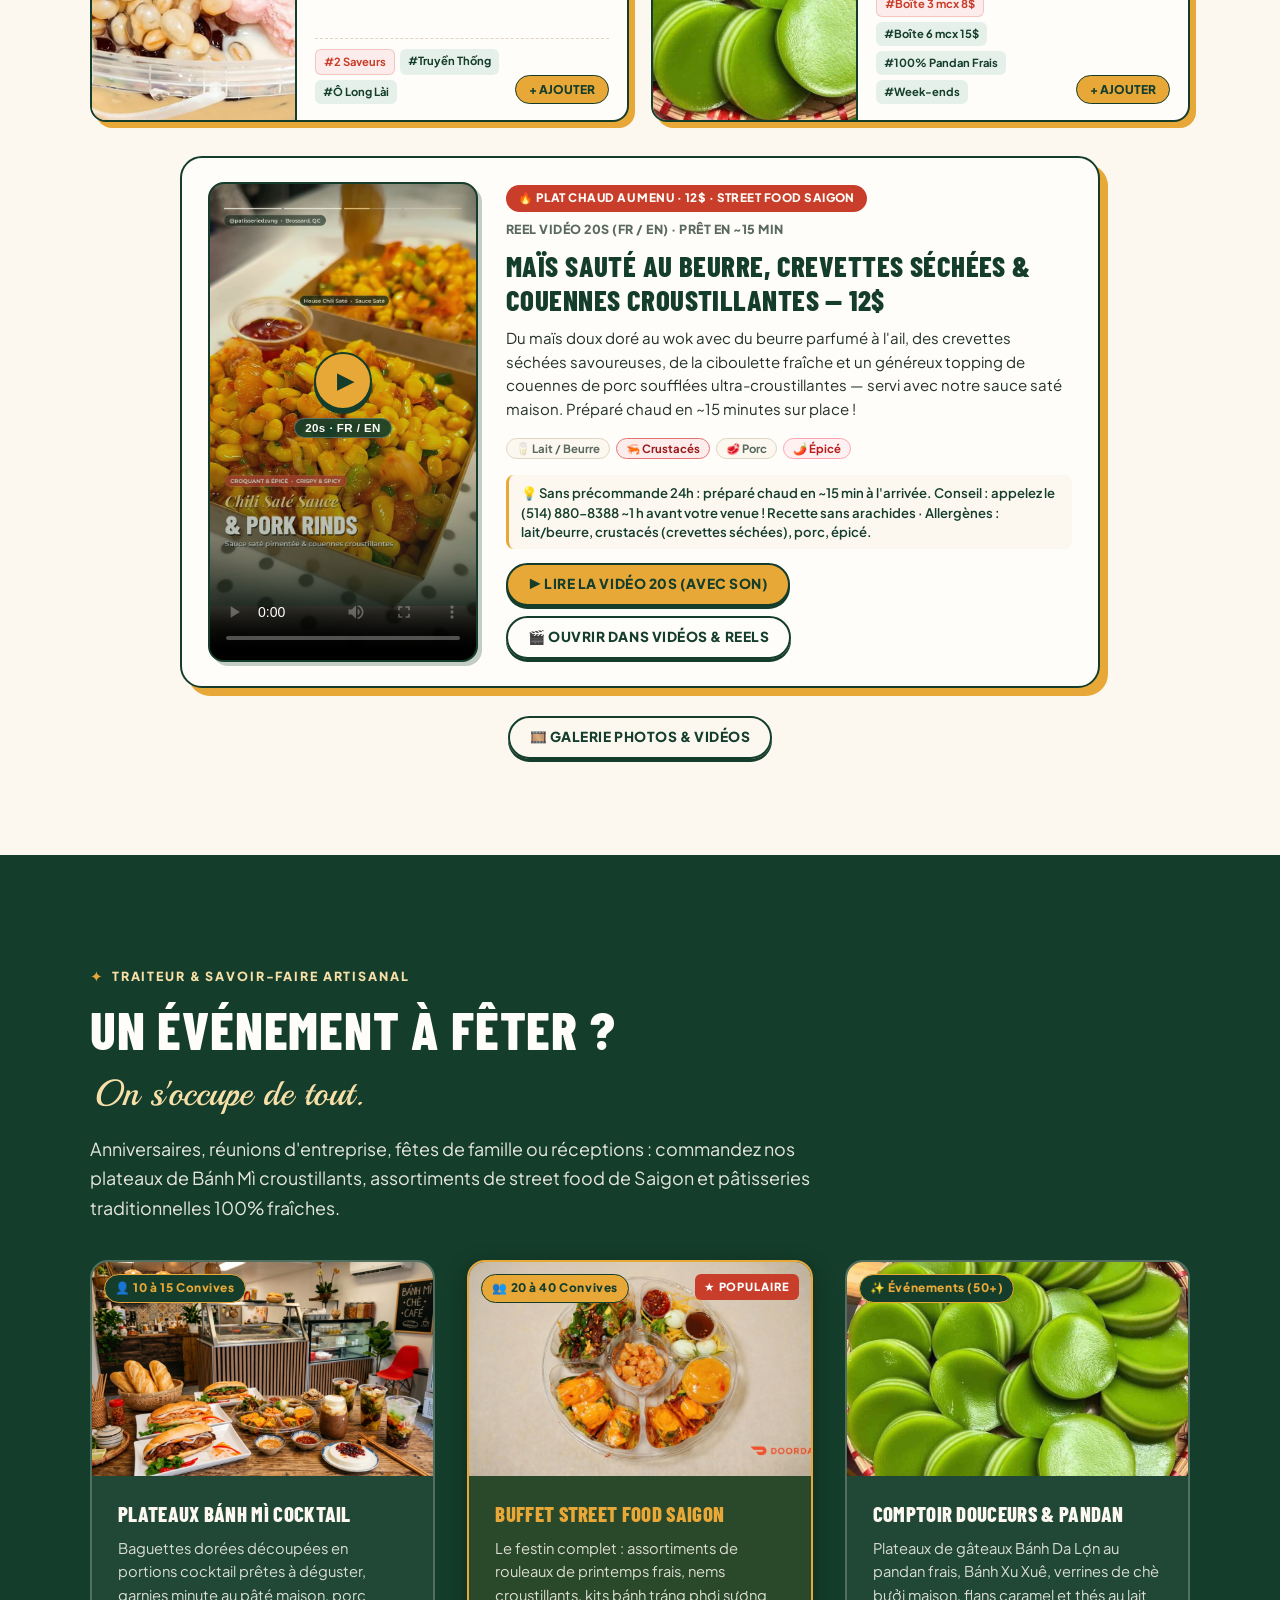
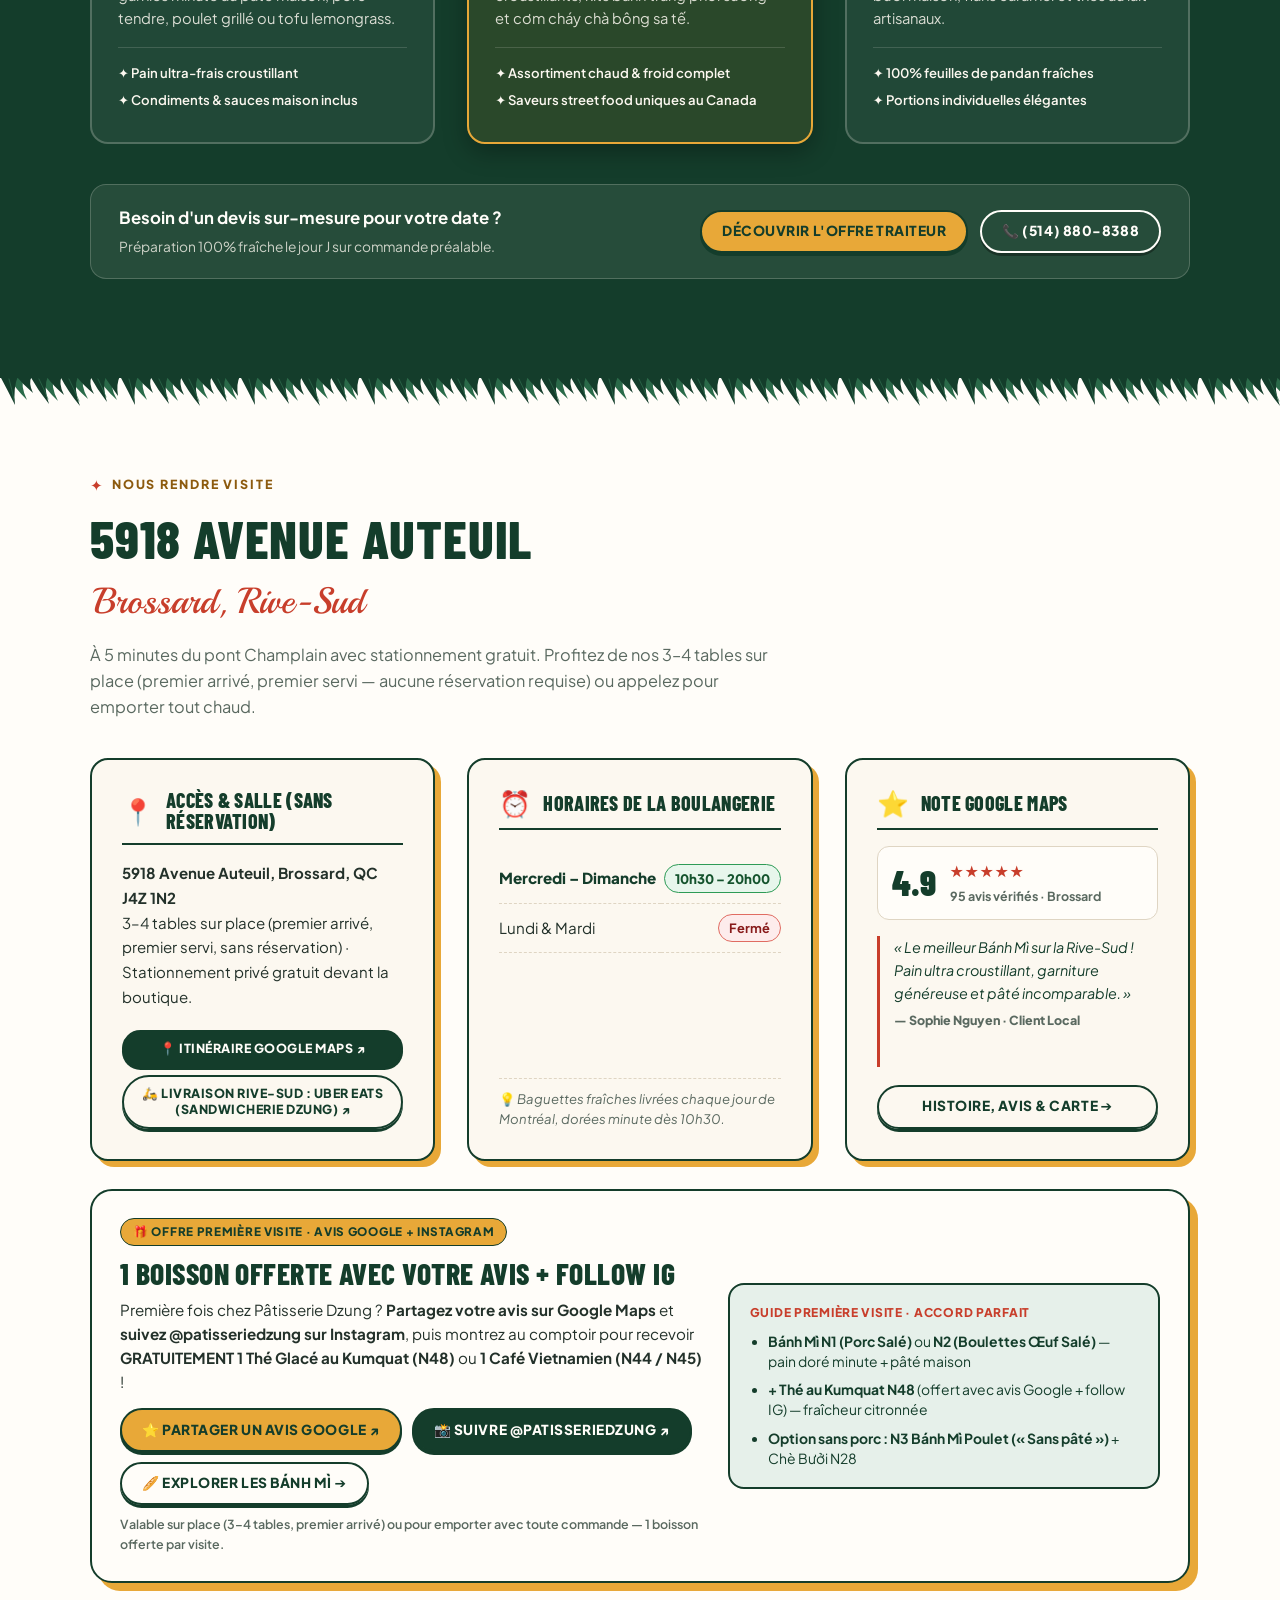
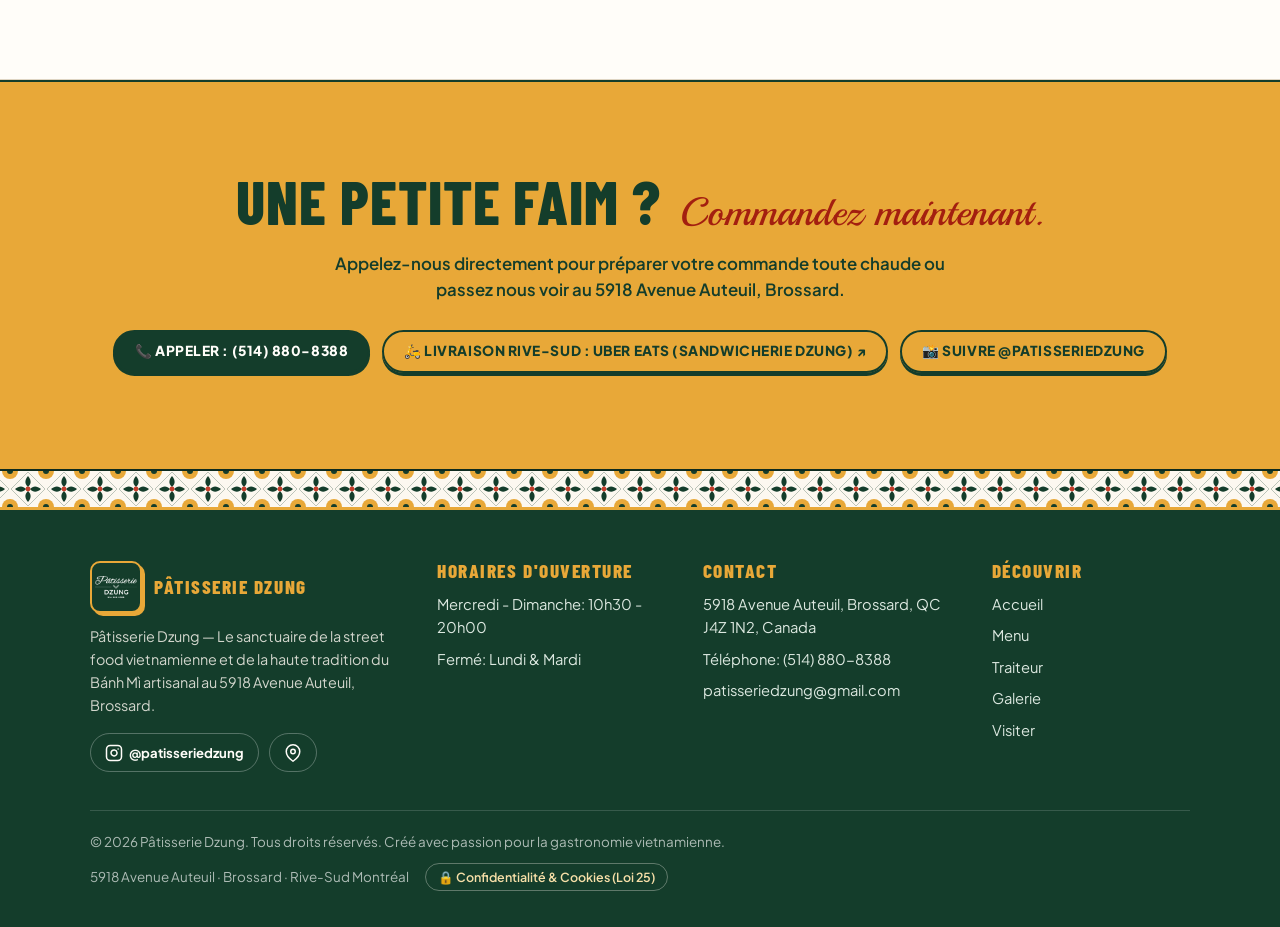
==== commit d672f024: "fix(mobile): center btn-tactile text & keep email CTA single-line on iPhone" ====
--- a/index.html
+++ b/index.html
@@ -206,7 +206,7 @@
   </script>
 
   <!-- Stylesheets -->
-  <link rel="stylesheet" href="css/style.css?v=20261127c" />
+  <link rel="stylesheet" href="css/style.css?v=20261127d" />
 </head>
 <body>
 
--- a/css/style.css
+++ b/css/style.css
@@ -210,8 +210,9 @@
   font-family: var(--font-body);
   font-weight: 800;
   font-size: 0.86rem;
-  line-height: 1.1;
+  line-height: 1.22;
   letter-spacing: 0.04em;
+  text-align: center;
   text-transform: uppercase;
   text-decoration: none;
   cursor: pointer;
@@ -4805,6 +4806,10 @@
   .lk-cta-band-btns .btn-tactile,
   .lk-page-head .lk-btn-row .btn-tactile {
     width: 100%;
+    padding-inline: 1em;
+    font-size: 0.77rem;
+    letter-spacing: 0.025em;
+    min-height: 46px;
   }
 
   .lk-home-dishes-grid,
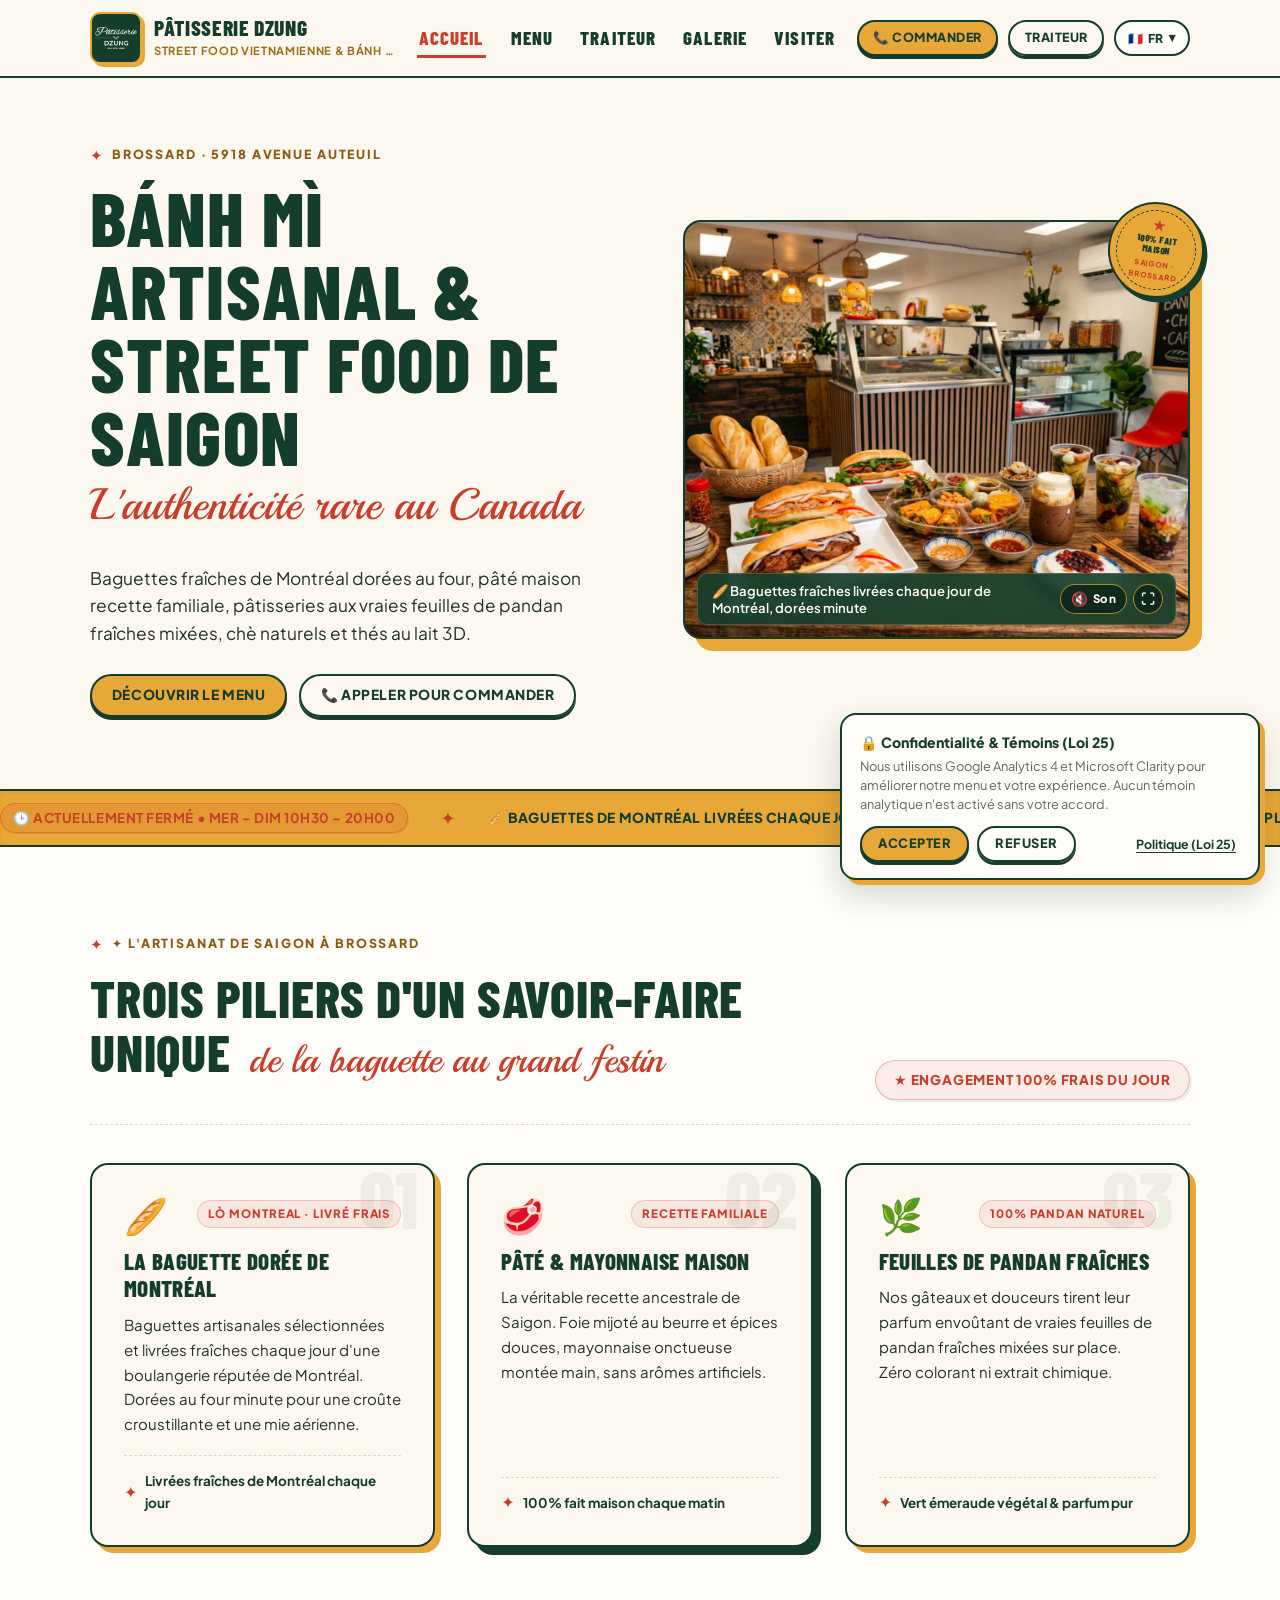
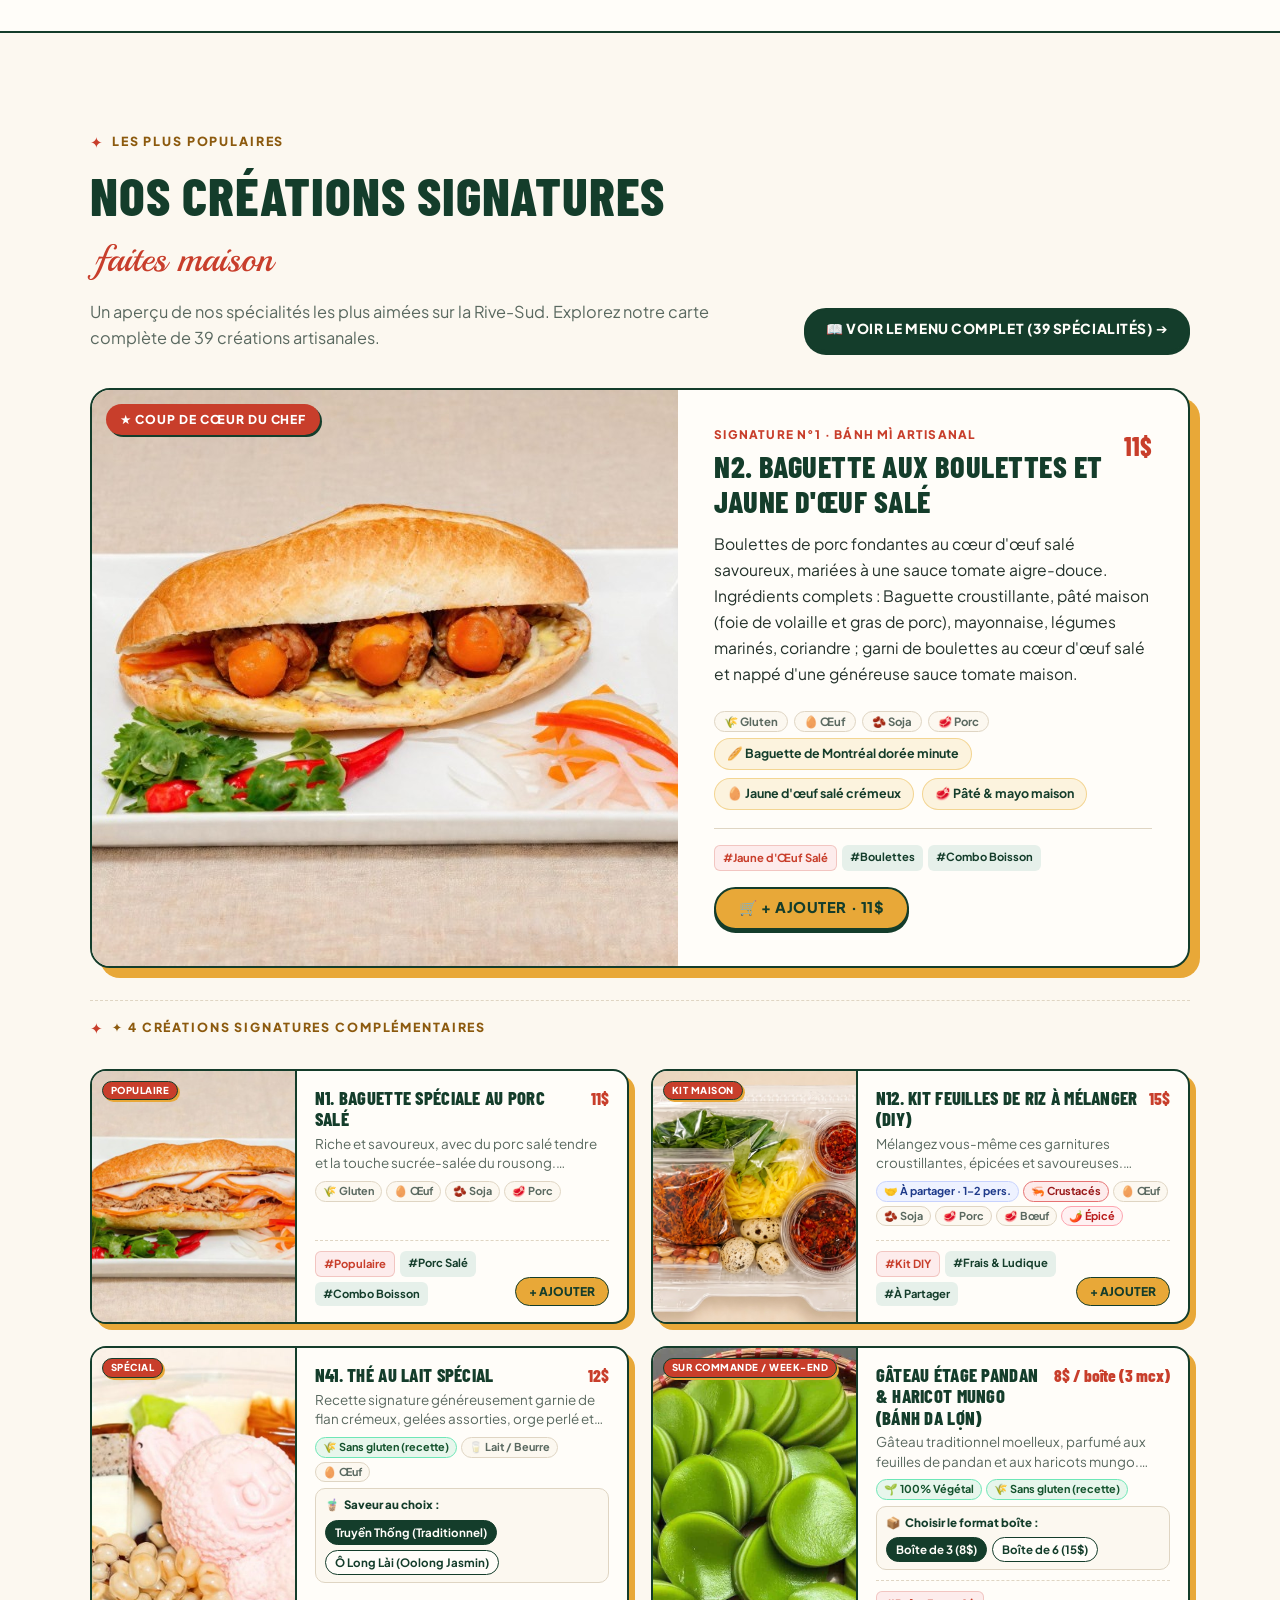
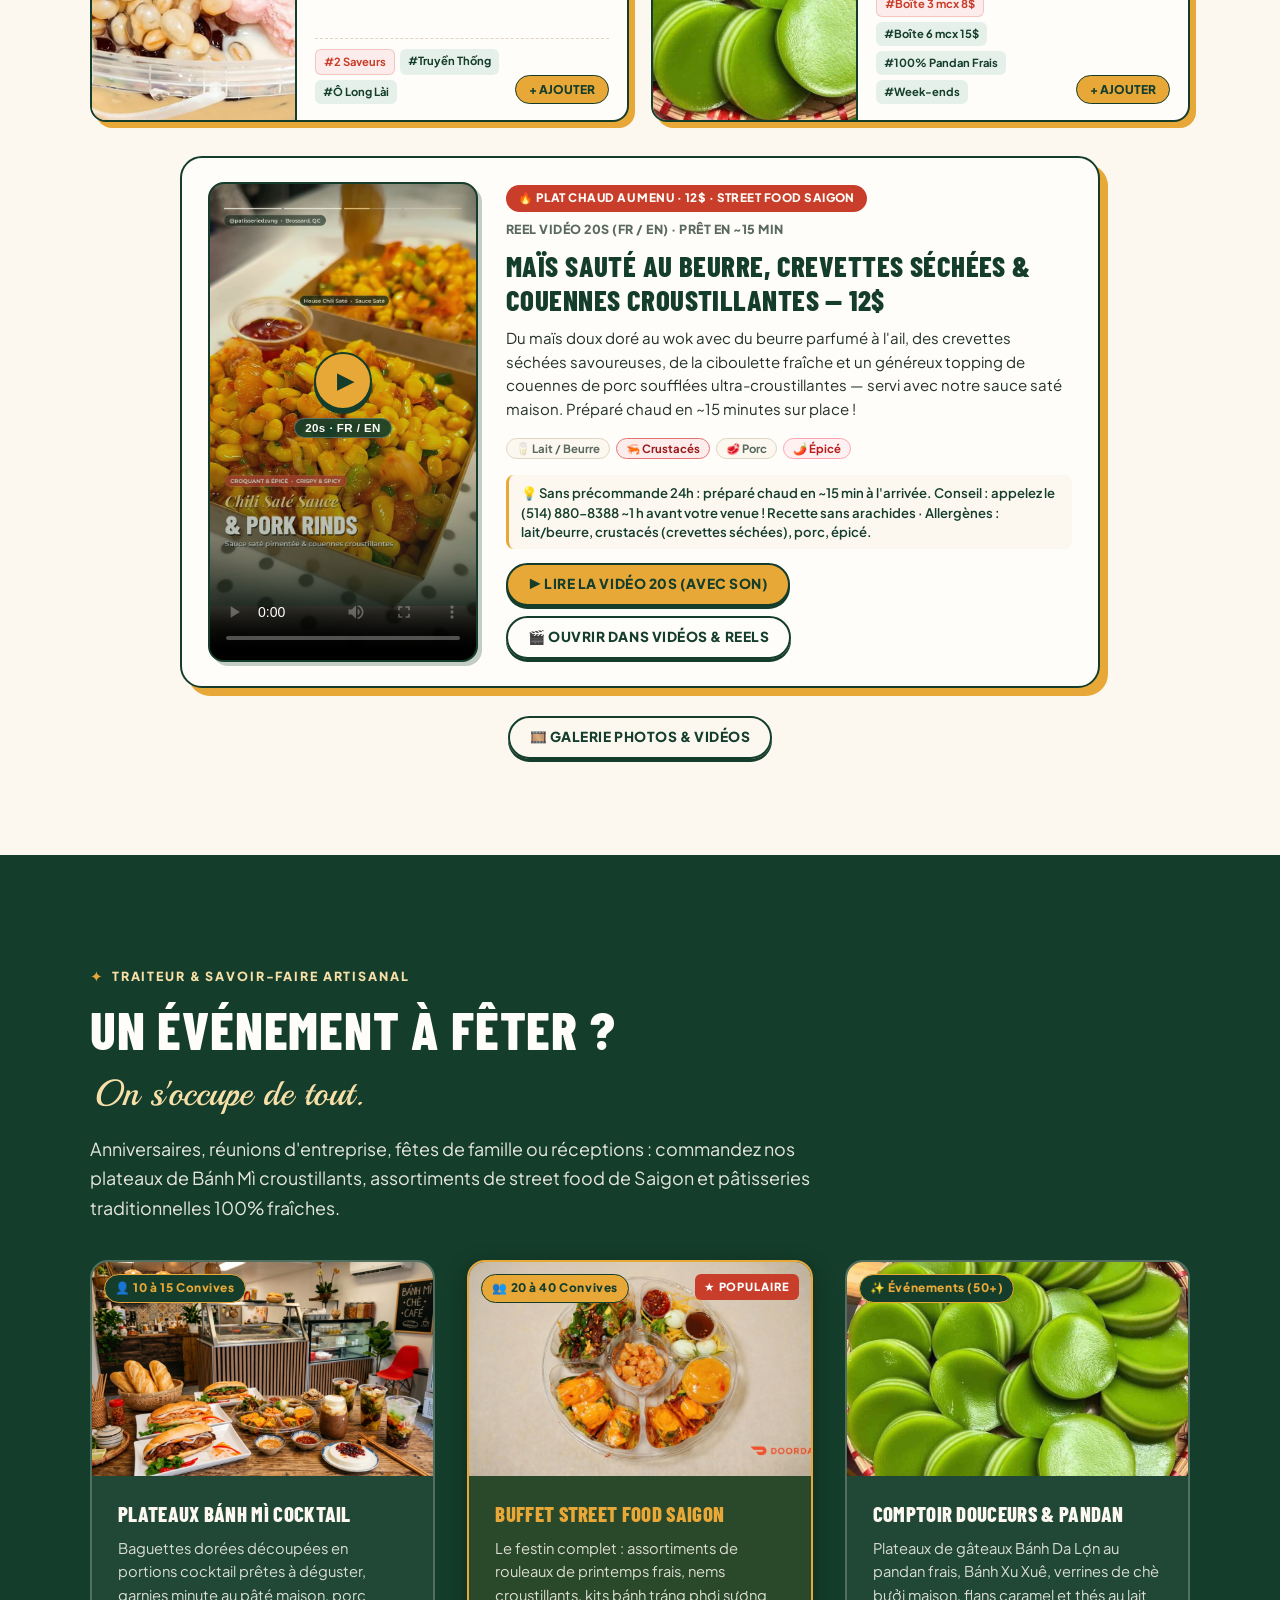
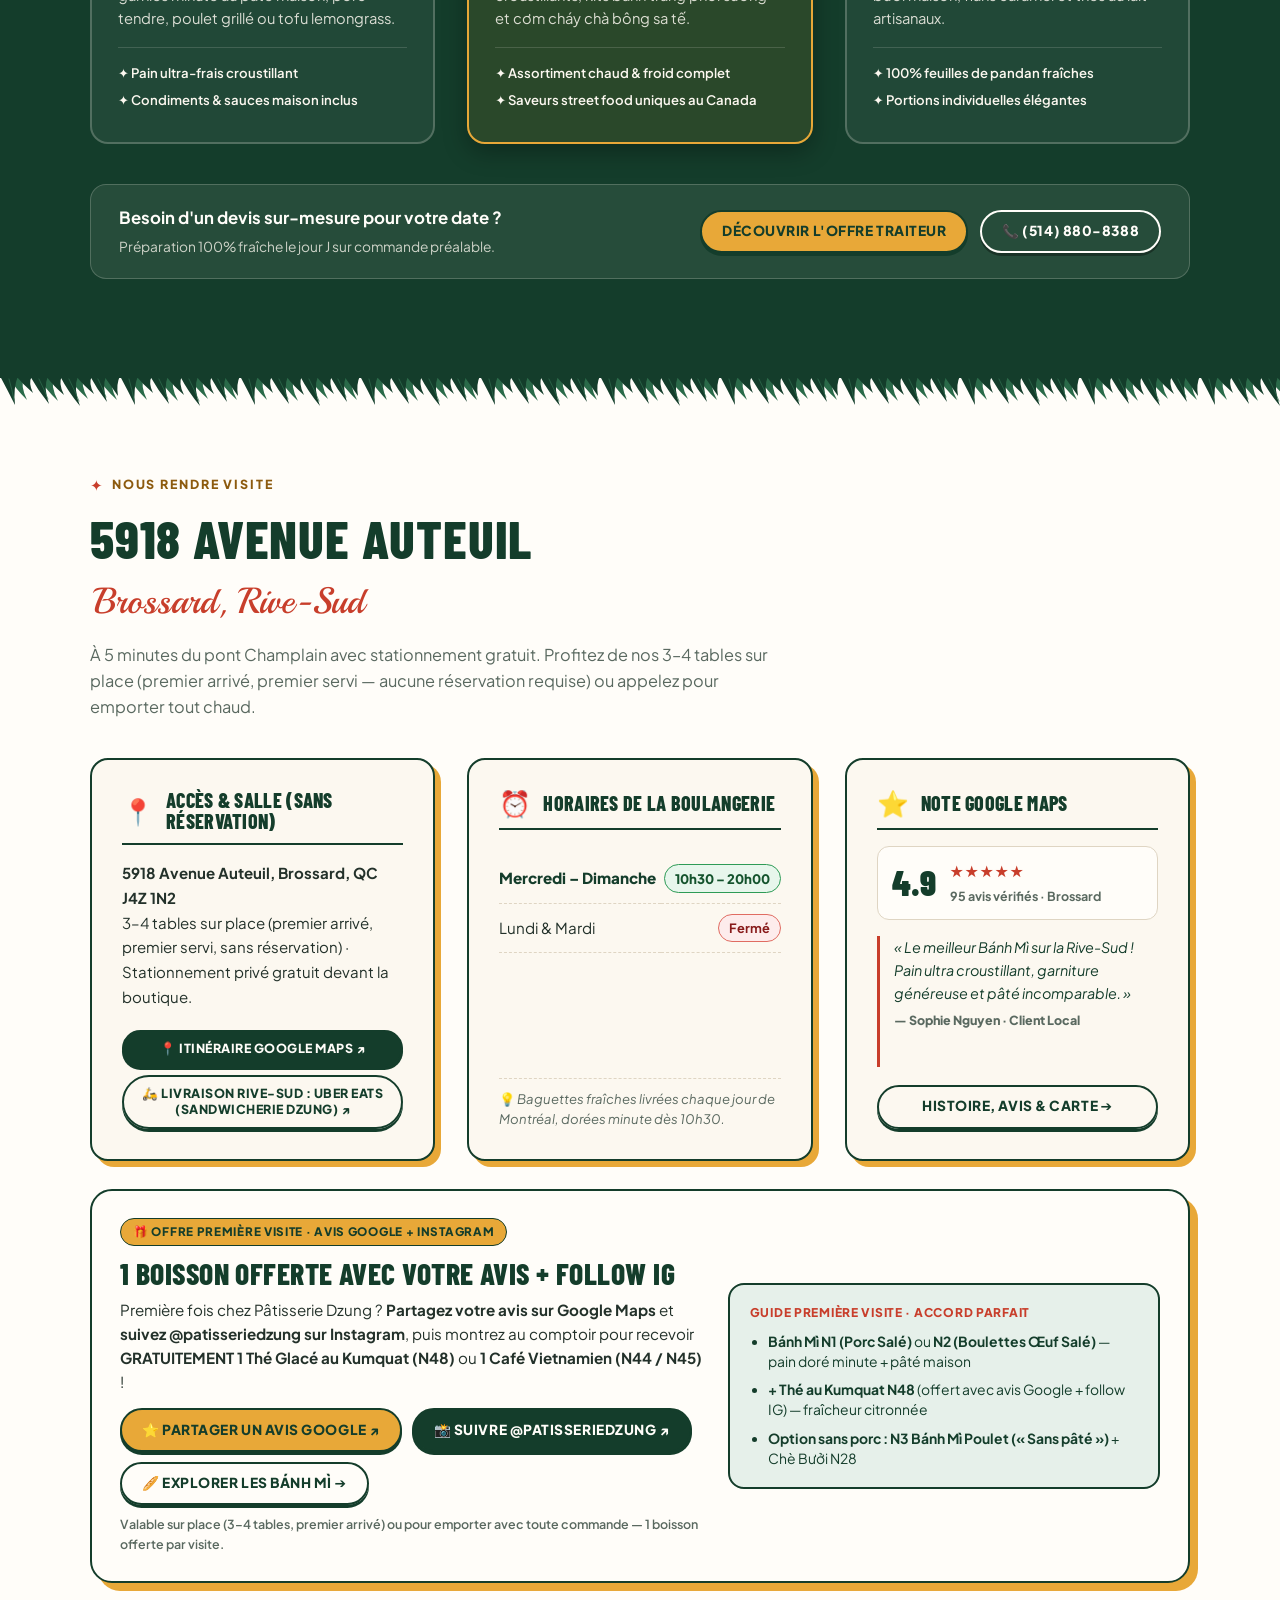
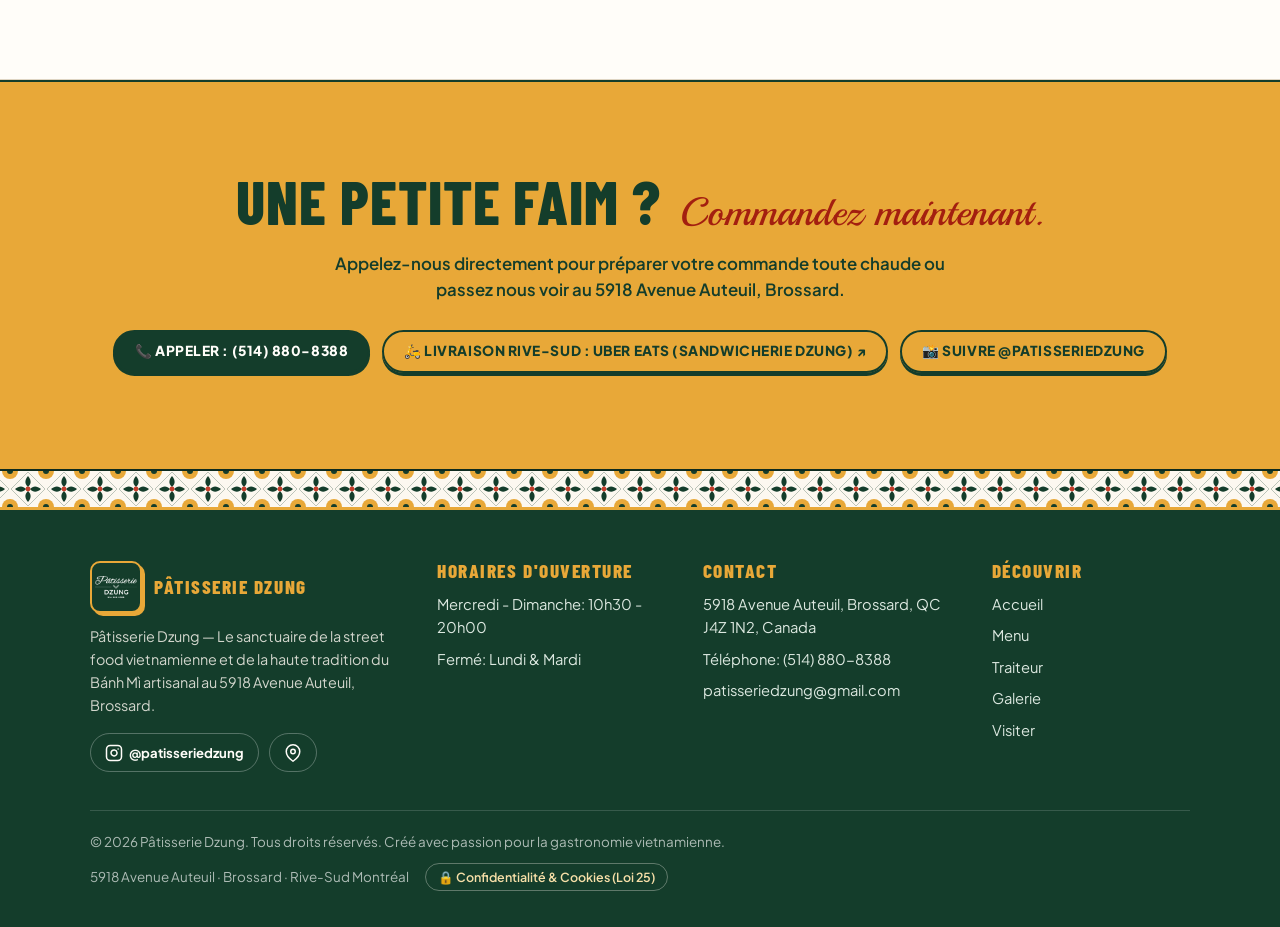
==== commit 6374a64c: "chore(menu): update Banh Bong Lan Trung Muoi to 24h pre-order or call ahead (FR/VI/EN/ZH)" ====
--- a/index.html
+++ b/index.html
@@ -206,7 +206,7 @@
   </script>
 
   <!-- Stylesheets -->
-  <link rel="stylesheet" href="css/style.css?v=20261127d" />
+  <link rel="stylesheet" href="css/style.css?v=20261127e" />
 </head>
 <body>
 
@@ -917,6 +917,9 @@
               <p class="dz-banquet-subtitle" data-i18n="banquet_subtitle">
                 Menus de réception complets pour 10 personnes · Fêtes de famille, anniversaires, mariages intimes &amp; événements d'entreprise.
               </p>
+              <div class="dz-banquet-flex-pill" data-i18n="banquet_flex_pill">
+                ✨ Menus d'inspiration · Composez &amp; échangez librement les plats entre les 3 Sets
+              </div>
               <div class="dz-banquet-ornament" aria-hidden="true">
                 <span class="dz-ornament-line"></span>
                 <span class="dz-ornament-star">✦</span>
@@ -1683,8 +1686,8 @@
   </dialog>
 
   <!-- Scripts: translations -> menu-data -> main -->
-  <script src="js/translations.js?v=20261127c"></script>
-  <script src="js/menu-data.js?v=20261127c"></script>
-  <script src="js/main.js?v=20261127c"></script>
+  <script src="js/translations.js?v=20261127e"></script>
+  <script src="js/menu-data.js?v=20261127f"></script>
+  <script src="js/main.js?v=20261127f"></script>
 </body>
 </html>
--- a/css/style.css
+++ b/css/style.css
@@ -6381,6 +6381,22 @@
   text-wrap: balance;
 }
 
+.dz-banquet-flex-pill {
+  display: inline-block;
+  margin: 14px auto 0;
+  padding: 8px 18px;
+  border-radius: var(--radius-pill);
+  border: 1.5px solid var(--ink-pandan);
+  background: var(--mint-soft);
+  color: var(--ink-pandan);
+  font-family: var(--font-body);
+  font-size: 0.82rem;
+  font-weight: 800;
+  line-height: 1.4;
+  text-wrap: balance;
+  box-shadow: 2.5px 2.5px 0 var(--gold-crust);
+}
+
 .dz-banquet-ornament {
   display: flex;
   align-items: center;
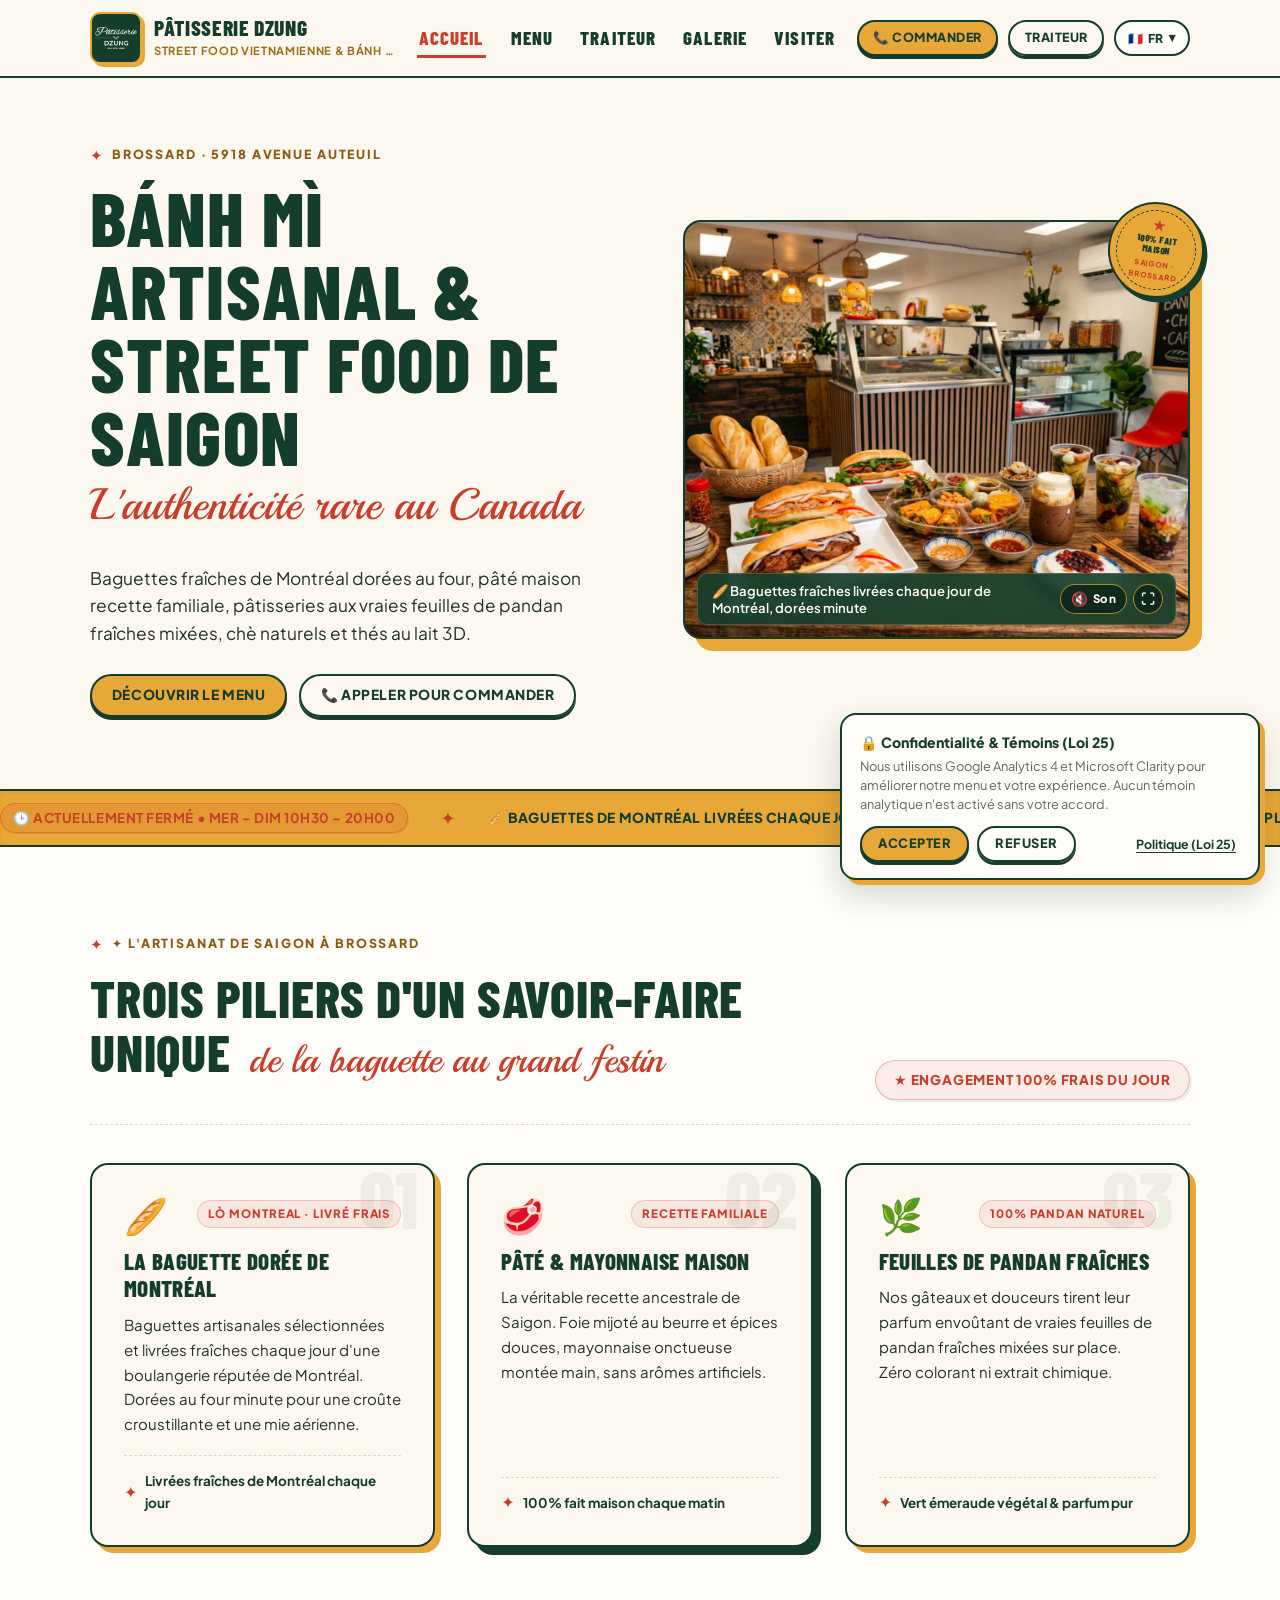
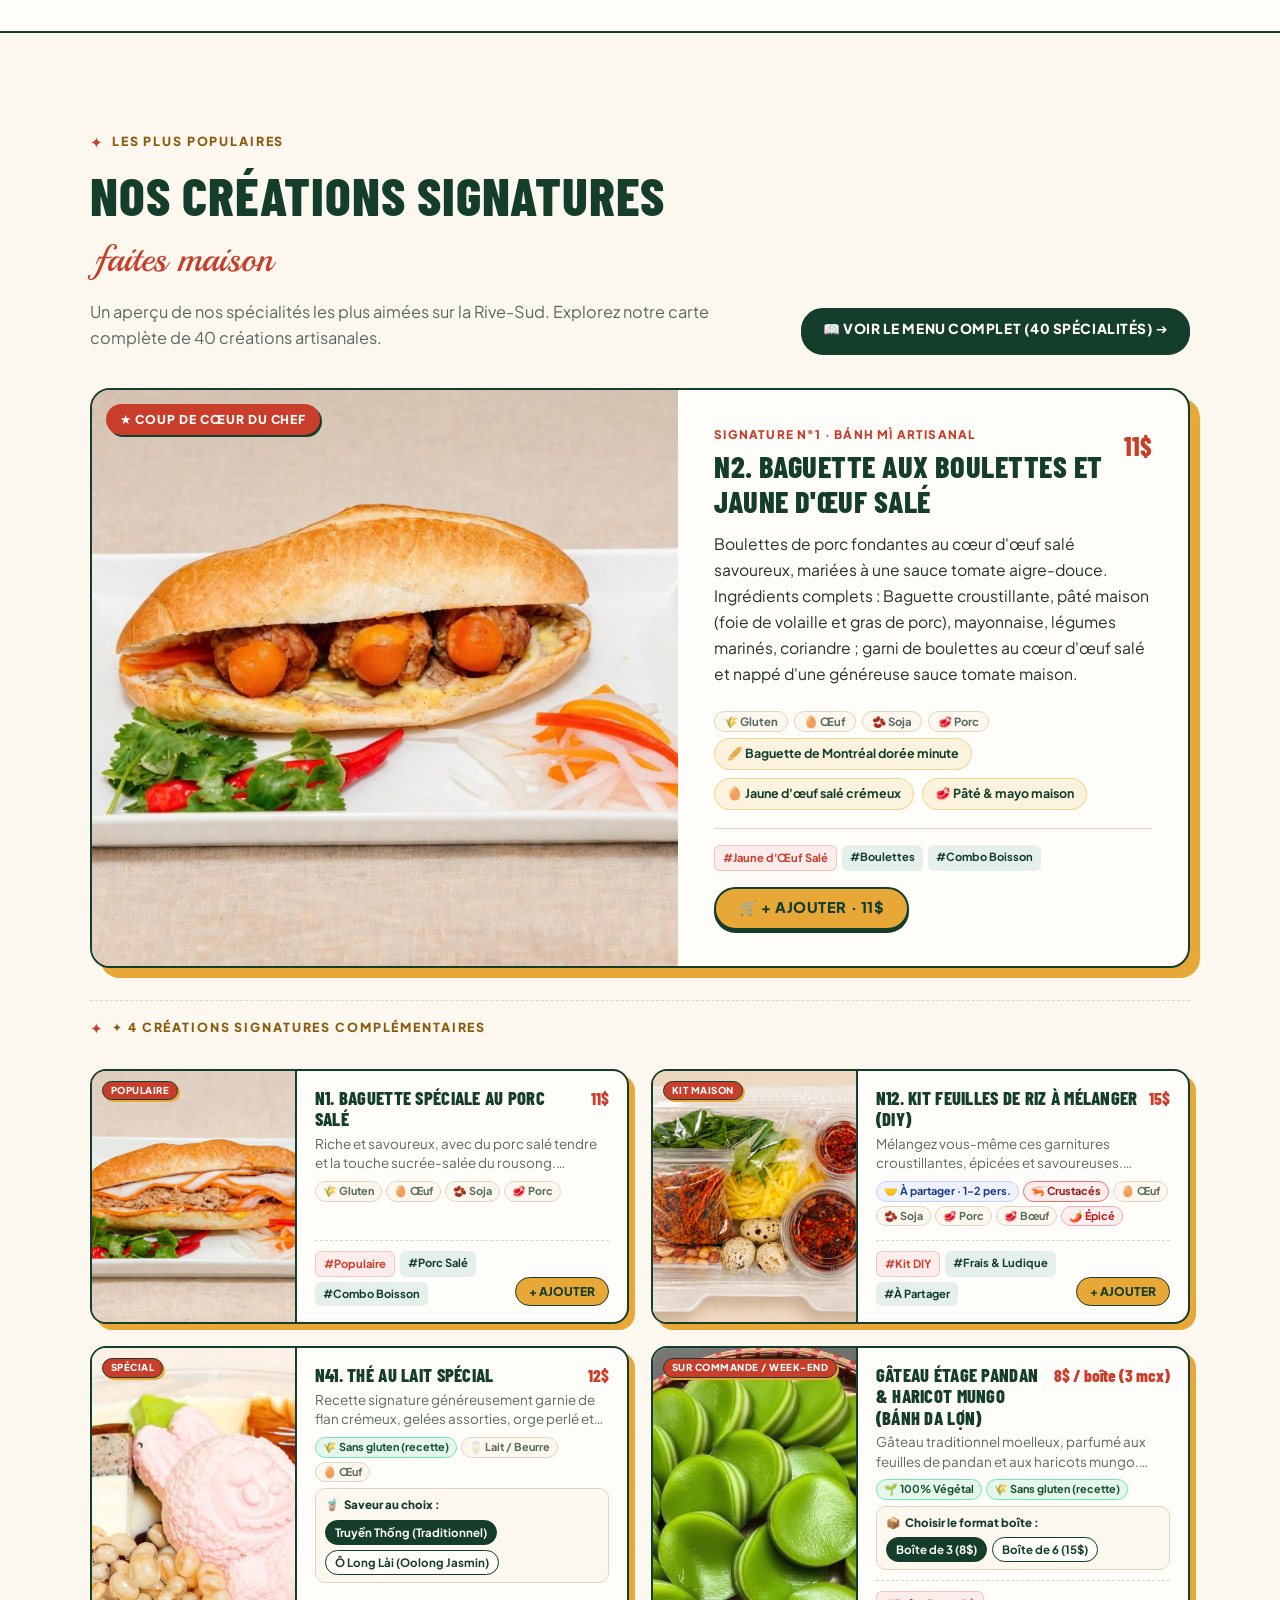
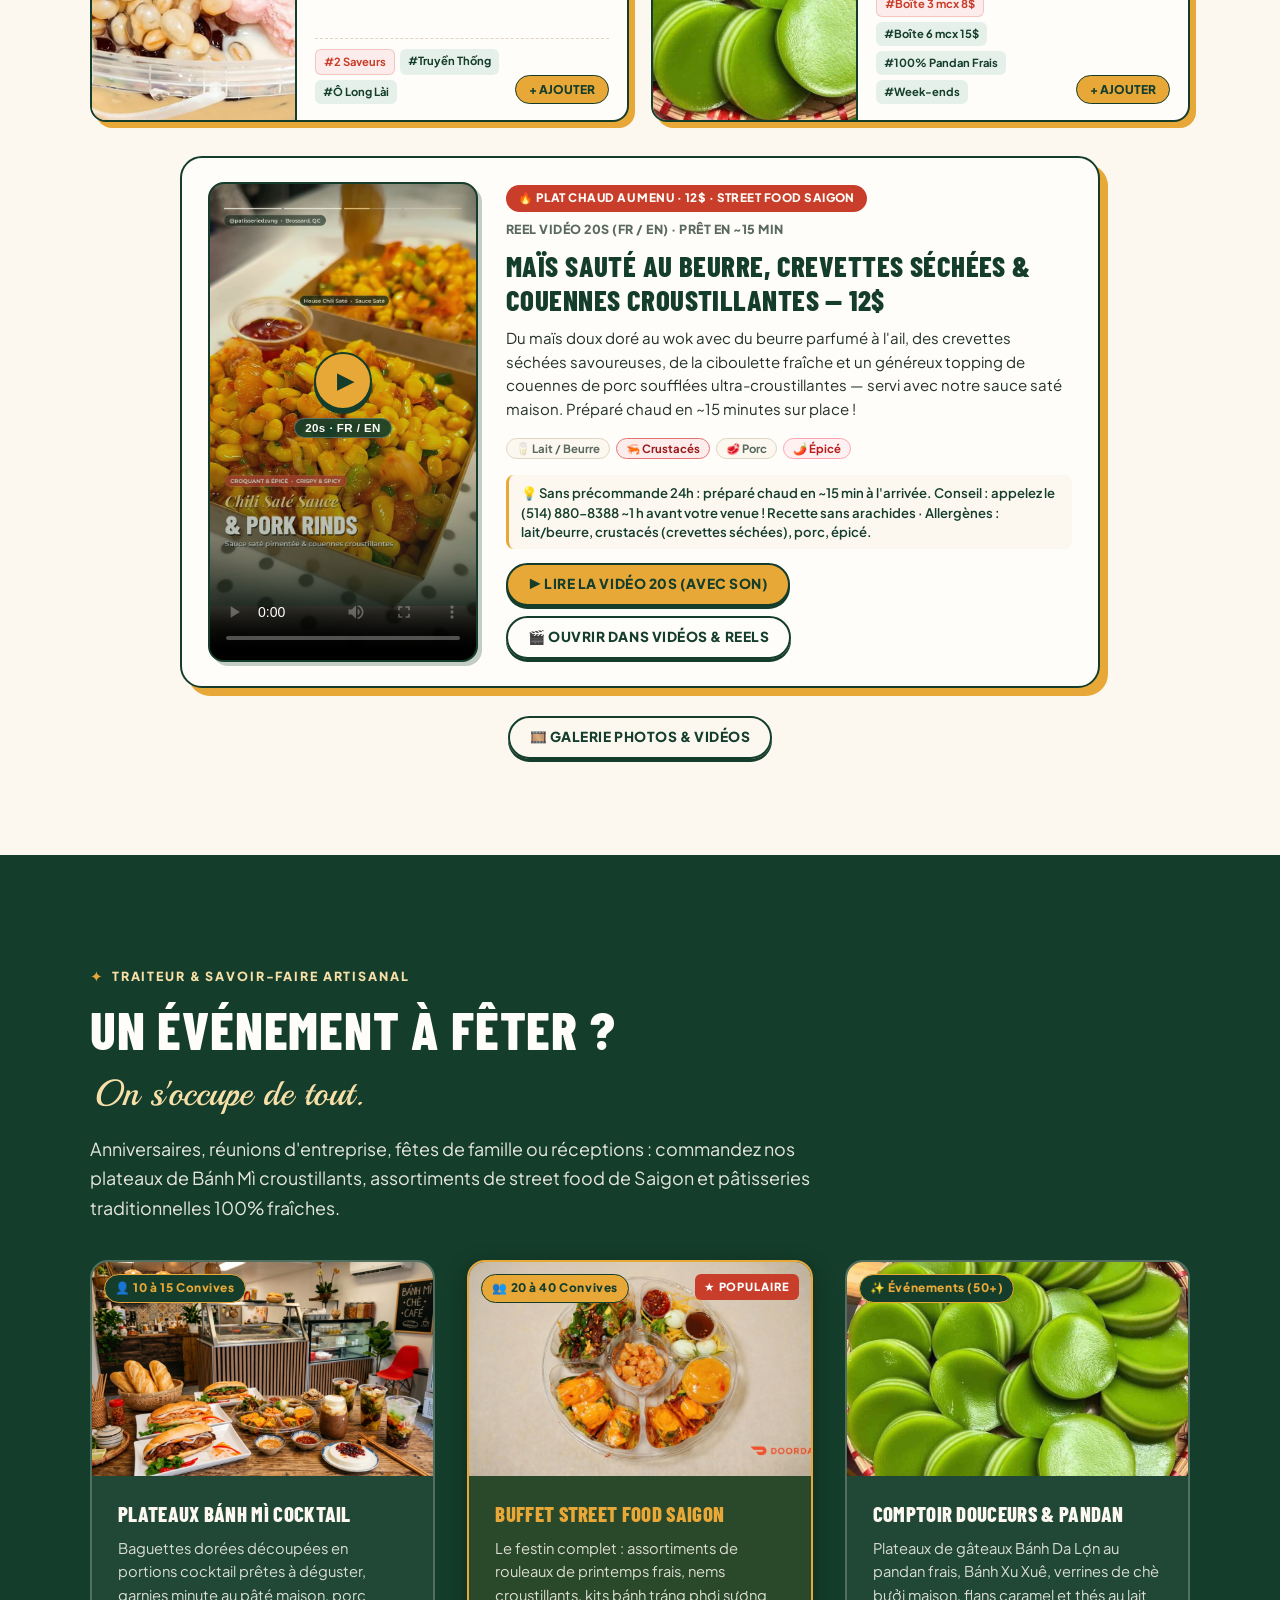
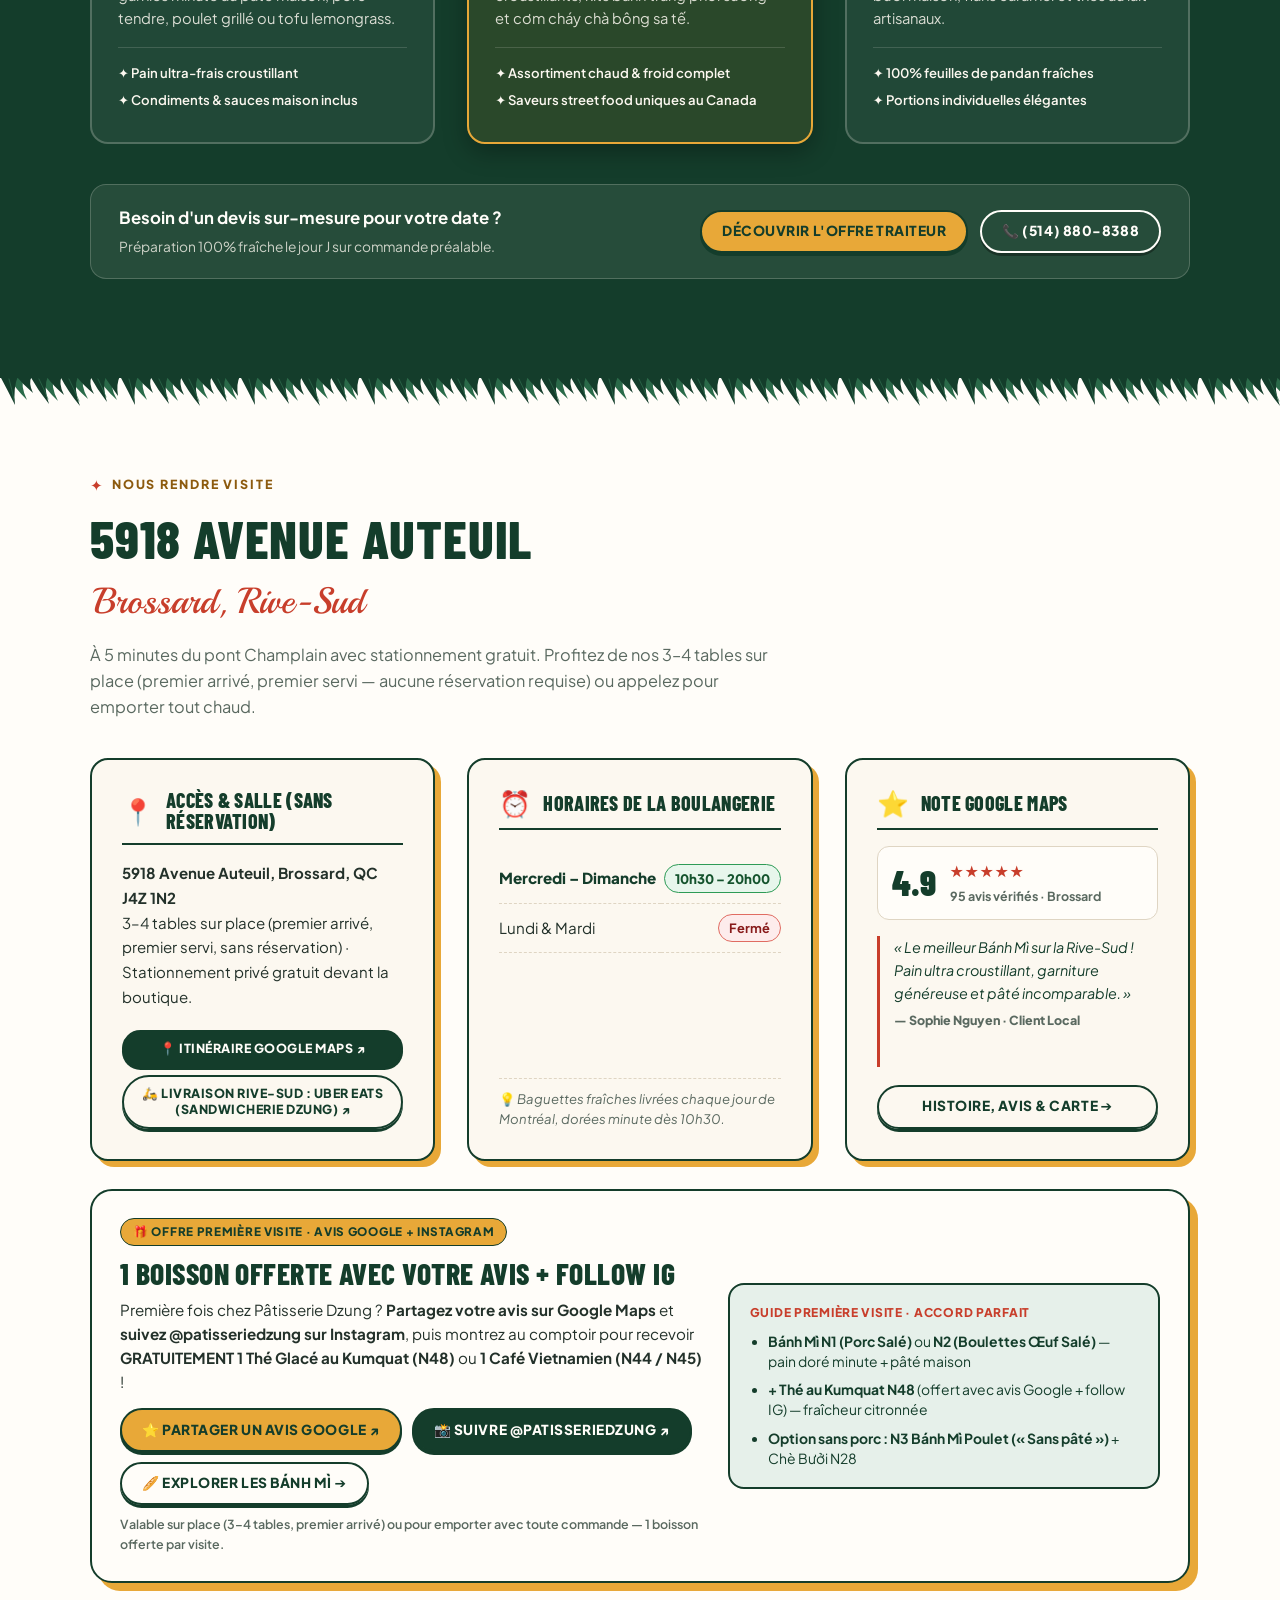
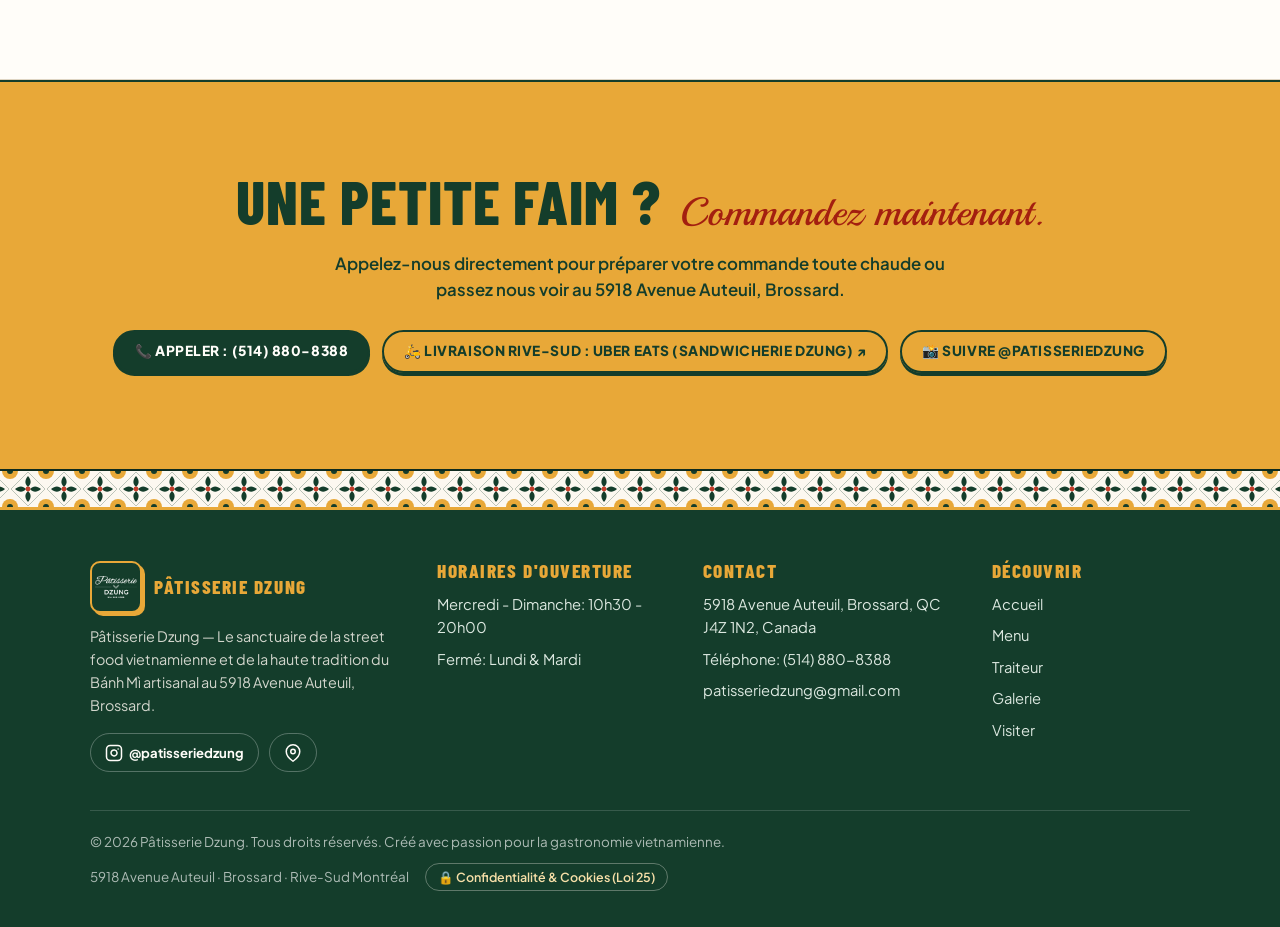
==== commit f8981f32: "feat(menu): add Lau Thai Tom-Yum ( 3-4p /  8-10p) + 20s reel to Feast menu (FR/VI/EN/ZH)" ====
--- a/index.html
+++ b/index.html
@@ -107,6 +107,14 @@
           "hasMenuItem": [
             {
               "@type": "MenuItem",
+              "name": "Lẩu Thái Tom-Yum / Fondue Thaïlandaise Tom-Yum",
+              "offers": [
+                { "@type": "Offer", "name": "Format 3–4 personnes / Size 3–4 người", "price": "60.00", "priceCurrency": "CAD" },
+                { "@type": "Offer", "name": "Grand format 8–10 personnes / Size 8–10 người", "price": "150.00", "priceCurrency": "CAD" }
+              ]
+            },
+            {
+              "@type": "MenuItem",
               "name": "Gỏi Bò Khoai Môn / Salade de Bœuf & Taro Croustillant",
               "offers": [
                 { "@type": "Offer", "name": "Plateau 3–4 personnes / Khay 3–4 người", "price": "45.00", "priceCurrency": "CAD" },
@@ -479,12 +487,12 @@
                 <span class="script-accent" data-i18n="home_fav_script">faites maison</span>
               </h2>
               <p class="lk-section-sub" data-i18n="home_fav_sub">
-                Un aperçu de nos spécialités les plus convoitées sur la Rive-Sud. Explorez notre carte complète de 39 créations artisanales.
+                Un aperçu de nos spécialités les plus convoitées sur la Rive-Sud. Explorez notre carte complète de 40 créations artisanales.
               </p>
             </div>
             <div class="dz-chef-head-action">
               <button type="button" class="btn-tactile btn-tactile-dark" onclick="navigateToView('menu')" data-i18n="home_fav_btn_all">
-                📖 TOUT LE MENU (39 SPÉCIALITÉS) ➔
+                📖 TOUT LE MENU (40 SPÉCIALITÉS) ➔
               </button>
             </div>
           </div>
@@ -766,7 +774,7 @@
     </div>
 
     <!-- ========================================================================
-         VIEW 2: FULL MENU (All 39 Dishes in Classic Deli Menu-Board or Photo Cards)
+         VIEW 2: FULL MENU (All 40 Dishes in Classic Deli Menu-Board or Photo Cards)
          ======================================================================== -->
     <div id="view-menu" class="app-view" data-view-panel="menu" hidden>
       <!-- Sunny Baguette-Gold Page Header with Scalloped Bottom -->
@@ -775,7 +783,7 @@
           <p class="lk-eyebrow is-dark" data-i18n="menu_tagline">Sélection Gastronomique</p>
           <h1 class="lk-page-title" id="menu-view-heading" tabindex="-1">
             <span data-i18n="menu_title">BÁNH MÌ &amp; STREET FOOD VIETNAMIEN</span>
-            <span class="script-accent is-red" data-i18n="menu_script_sub">39 spécialités maison</span>
+            <span class="script-accent is-red" data-i18n="menu_script_sub">40 spécialités maison</span>
           </h1>
           <p class="lk-page-lead" data-i18n="menu_page_lead">
             Tous nos Bánh Mì, snacks de Saigon, pâtisseries au pandan frais, chè et boissons sont préparés artisanalement. Choisissez une catégorie ou le mode d'affichage ci-dessous.
@@ -798,7 +806,7 @@
           <div class="container lk-menu-bar-inner">
             <div class="menu-tabs-shell" id="menu-tabs-shell">
               <div class="menu-tabs-meta-row">
-                <span class="menu-tabs-hint" data-i18n="menu_cats_hint">✦ 8 catégories (39 plats) · Glisser →</span>
+                <span class="menu-tabs-hint" data-i18n="menu_cats_hint">✦ 8 catégories (40 plats) · Glisser →</span>
                 <button type="button" class="menu-cats-toggle-btn" id="btn-toggle-all-cats" popovertarget="mobile-cat-sheet" aria-haspopup="dialog" aria-controls="mobile-cat-sheet">
                   <span data-i18n="menu_cats_expand">Voir les 8 ▾</span>
                 </button>
@@ -844,7 +852,7 @@
           <div class="dietary-filter-wrap">
             <span class="dietary-filter-label" data-i18n="filter_label">Allergènes &amp; Préférences :</span>
             <div class="dietary-filter-bar" role="group" aria-label="Filtres alimentaires">
-              <button type="button" class="dietary-filter-btn active" data-dietary="all" onclick="filterByDietary('all')" data-i18n="filter_all">Tout (39)</button>
+              <button type="button" class="dietary-filter-btn active" data-dietary="all" onclick="filterByDietary('all')" data-i18n="filter_all">Tout (40)</button>
               <button type="button" class="dietary-filter-btn" data-dietary="peanut_free_recipe" onclick="filterByDietary('peanut_free_recipe')" data-i18n="filter_peanut_free">🥜 Sans arachides (recette)</button>
               <button type="button" class="dietary-filter-btn" data-dietary="vegan" onclick="filterByDietary('vegan')" data-i18n="filter_vegan">🌱 100% Végétal</button>
               <button type="button" class="dietary-filter-btn" data-dietary="pork_free" onclick="filterByDietary('pork_free')" data-i18n="filter_pork_free">🚫🐷 Sans porc / Option</button>
@@ -1451,7 +1459,7 @@
     <div class="dz-cat-sheet-head">
       <div class="dz-cat-sheet-titles">
         <span class="dz-cat-sheet-eyebrow" data-i18n="menu_sheet_eyebrow">Navigation Rapide · 8 Catégories</span>
-        <h2 class="dz-cat-sheet-title" id="mobile-cat-sheet-title" data-i18n="menu_sheet_title">Catégories du Menu (39)</h2>
+        <h2 class="dz-cat-sheet-title" id="mobile-cat-sheet-title" data-i18n="menu_sheet_title">Catégories du Menu (40)</h2>
       </div>
       <button type="button" class="dz-cat-sheet-close" popovertarget="mobile-cat-sheet" popovertargetaction="hide" aria-label="Fermer">&times;</button>
     </div>
